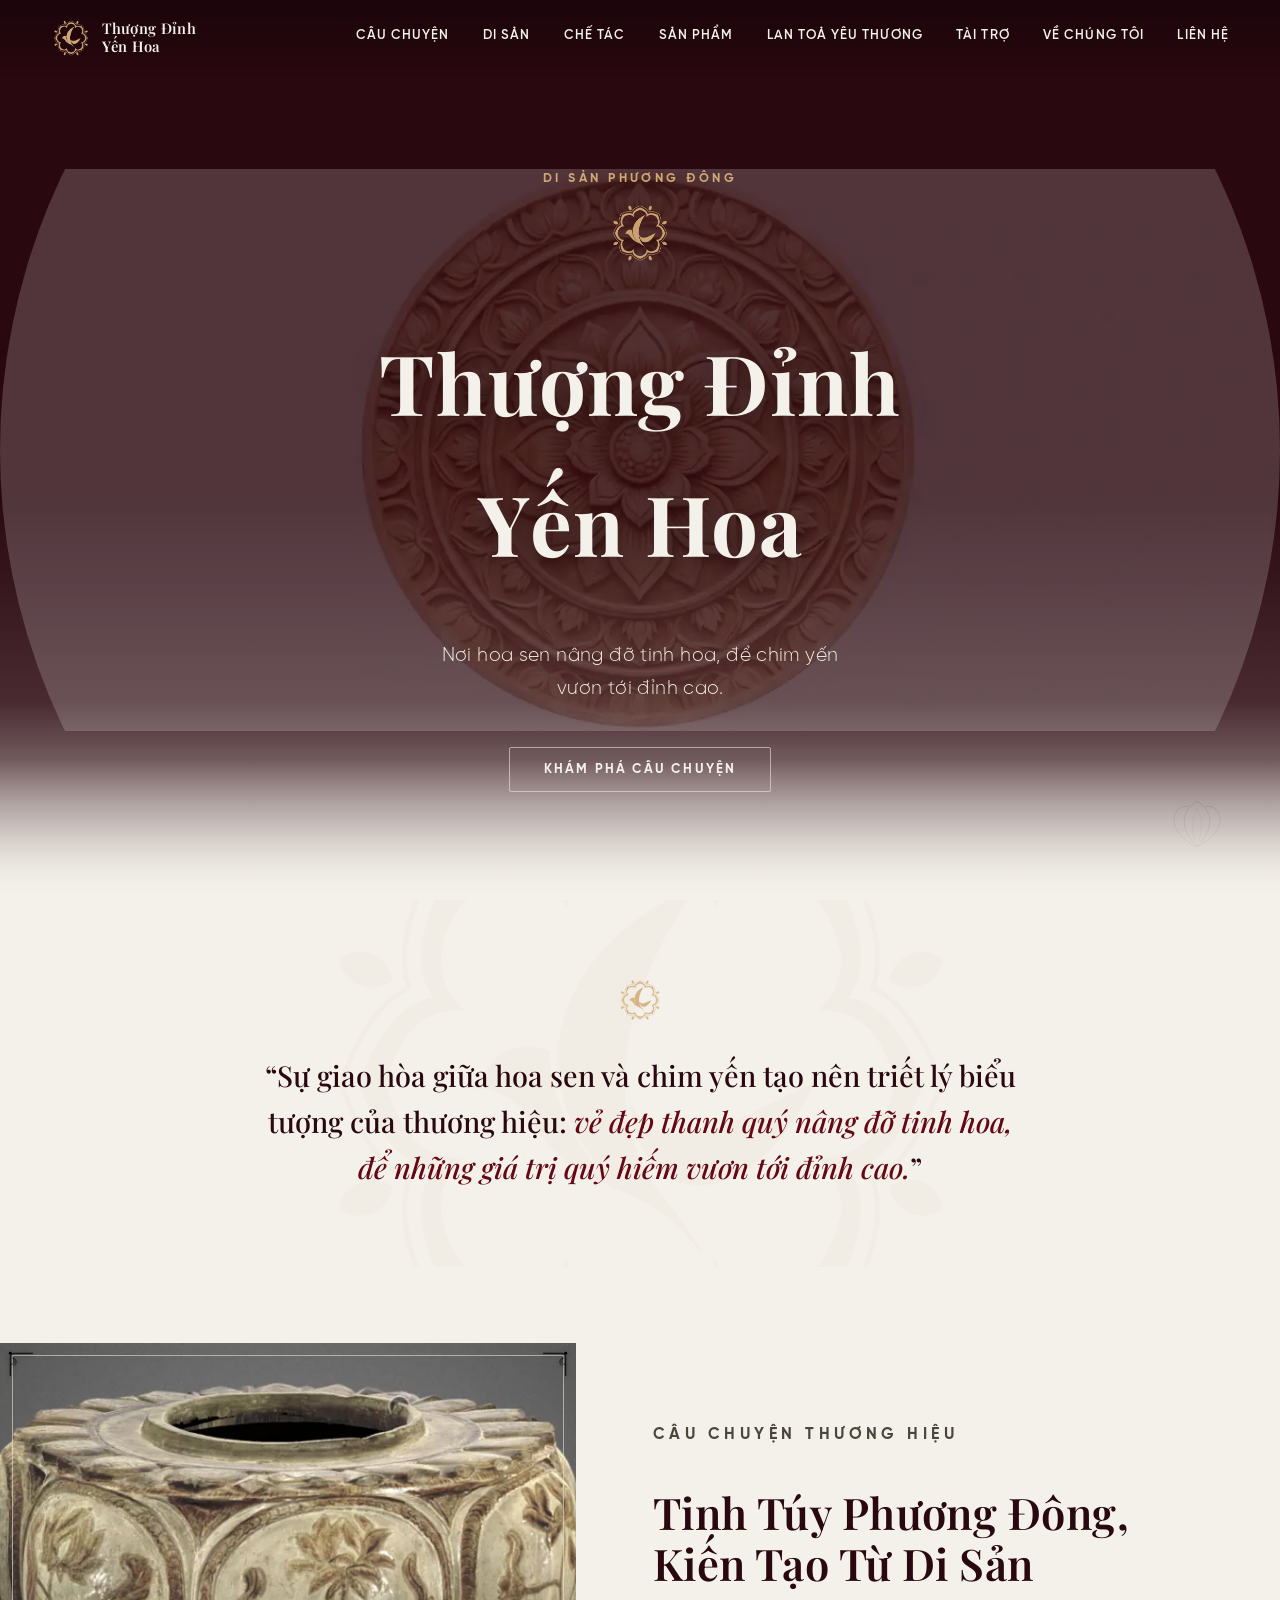
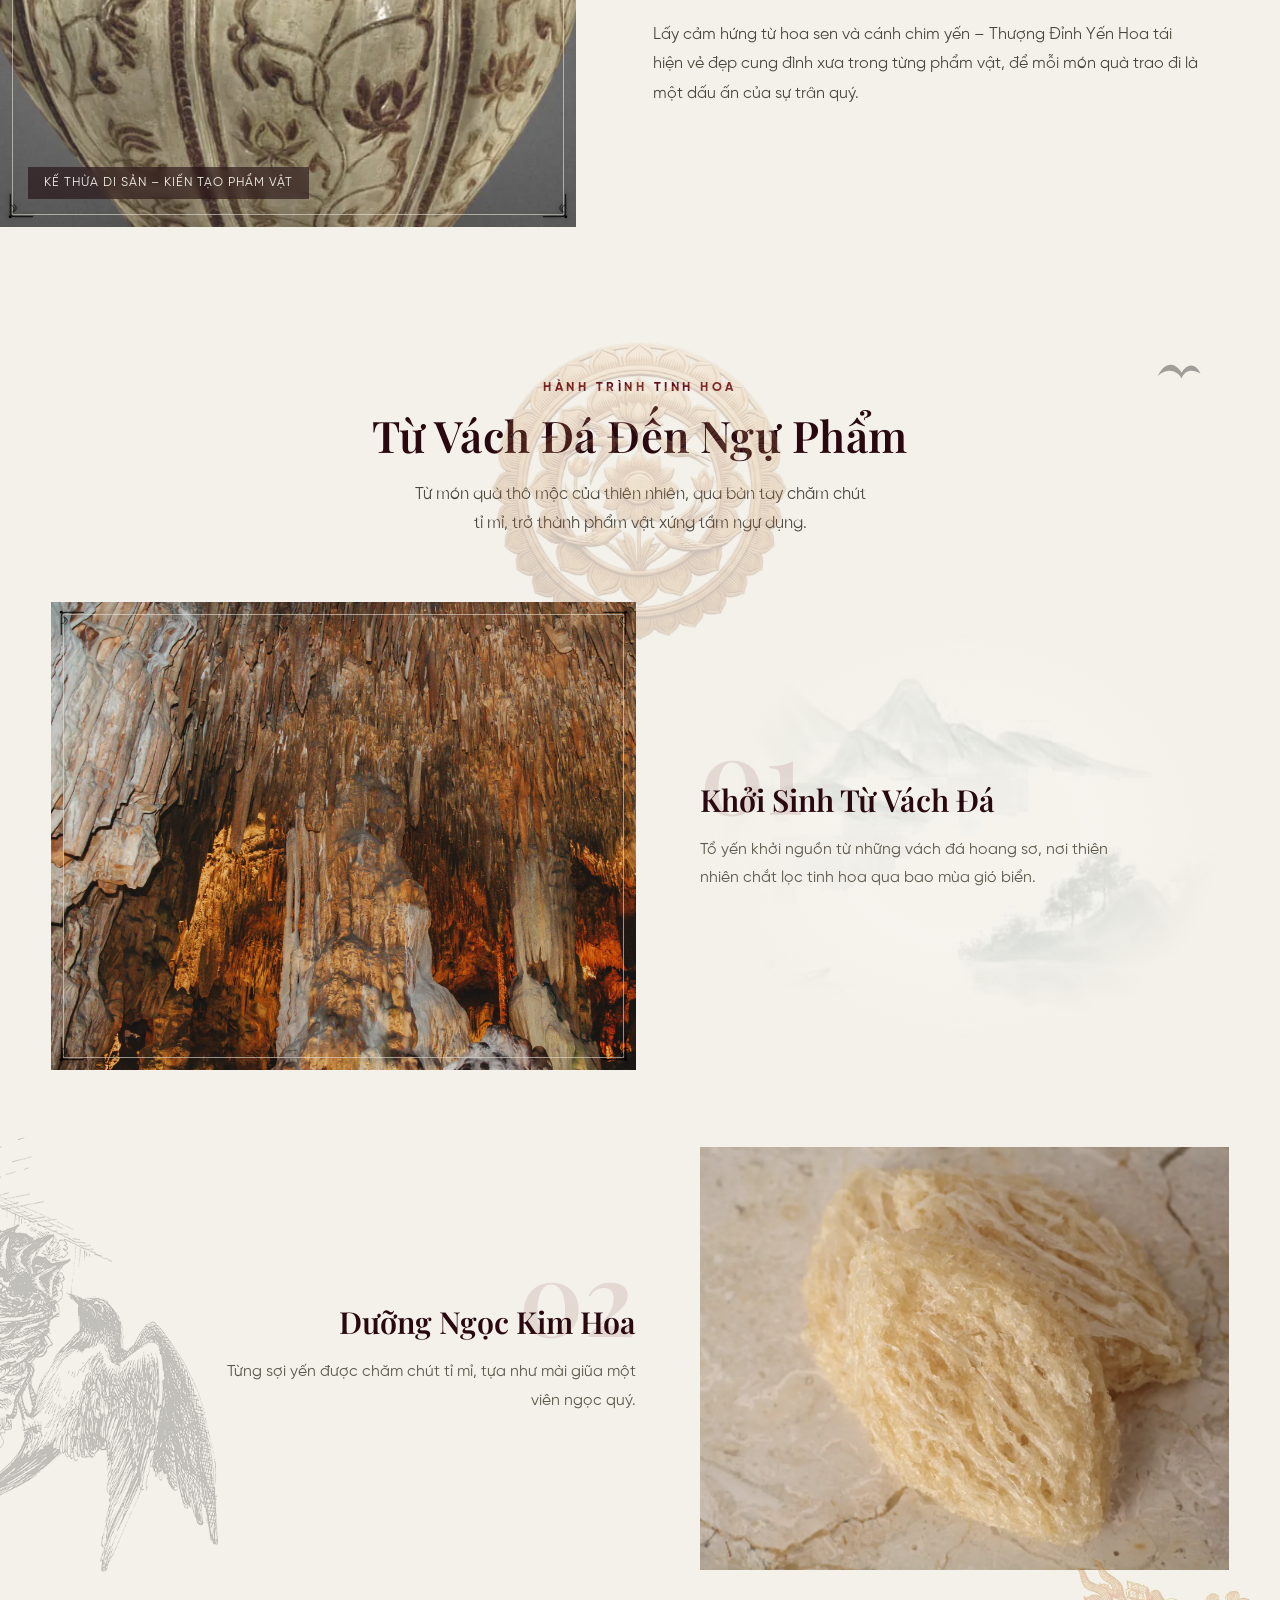
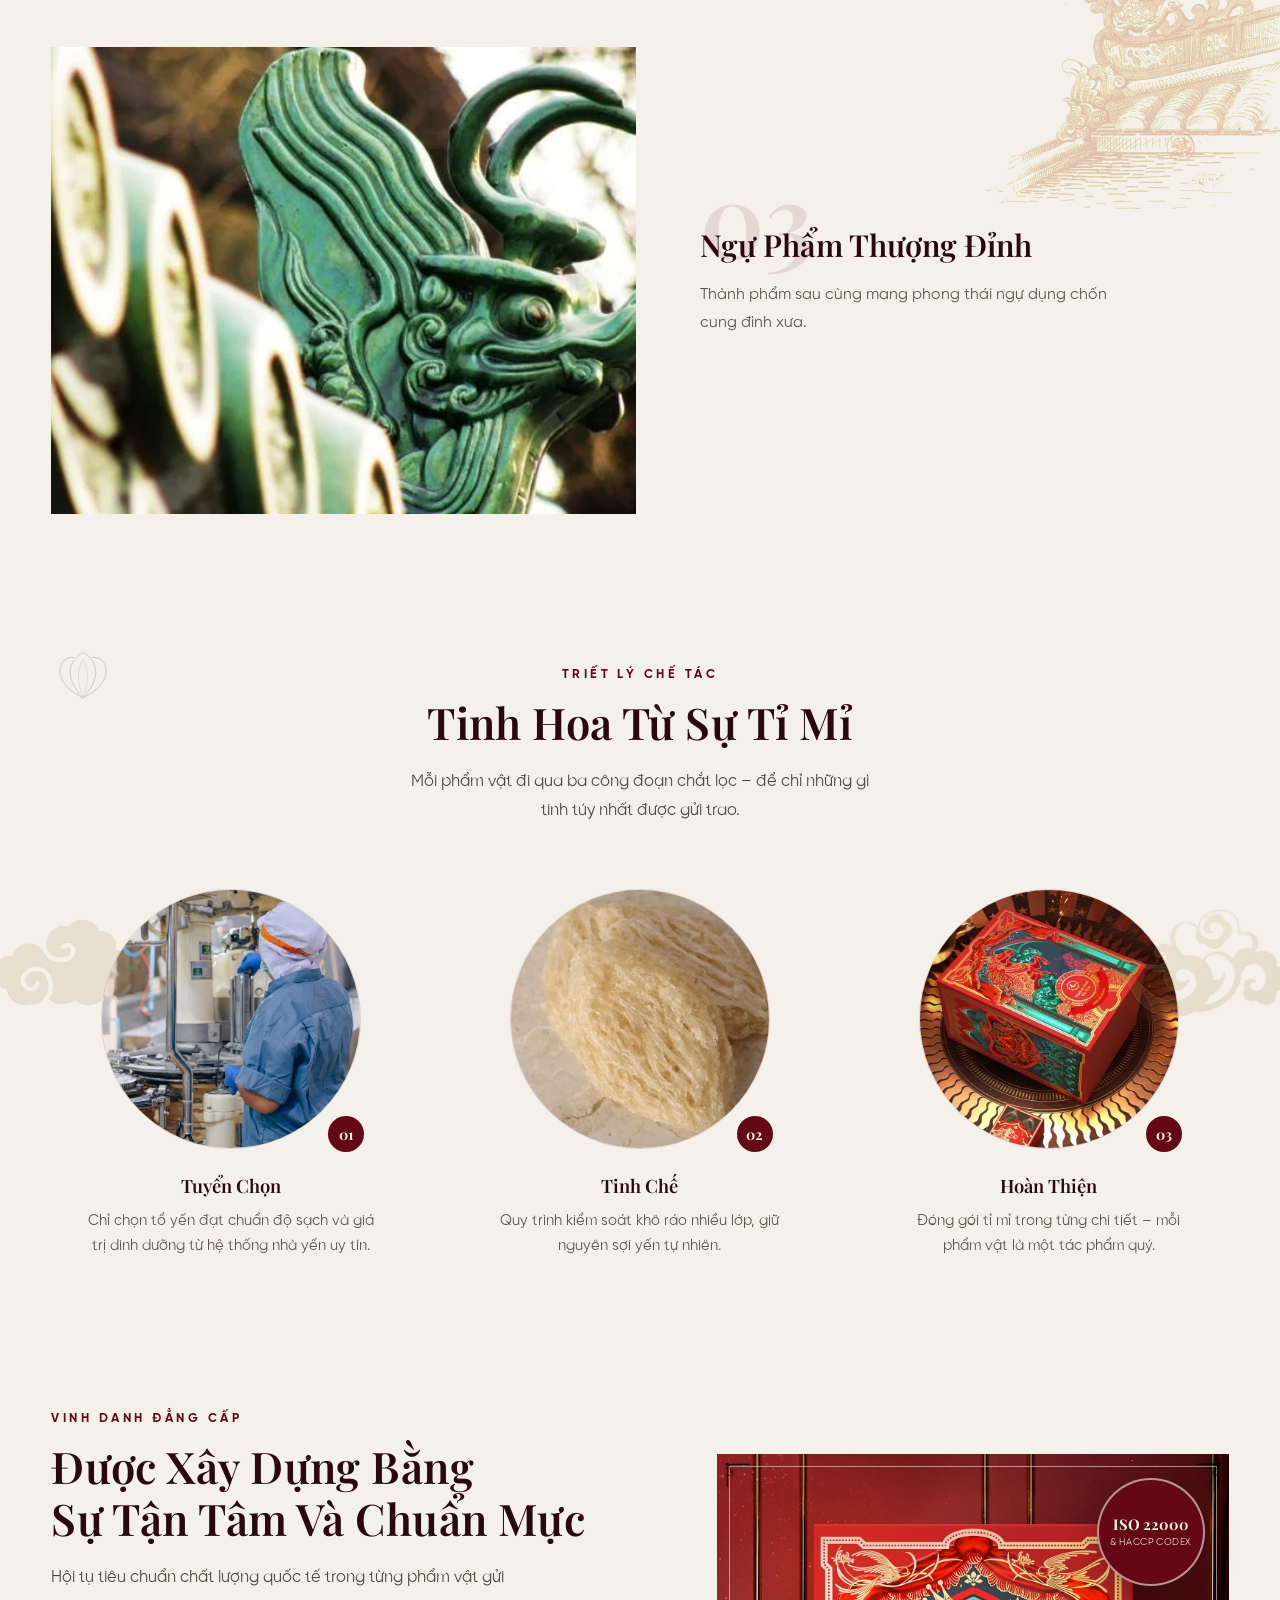
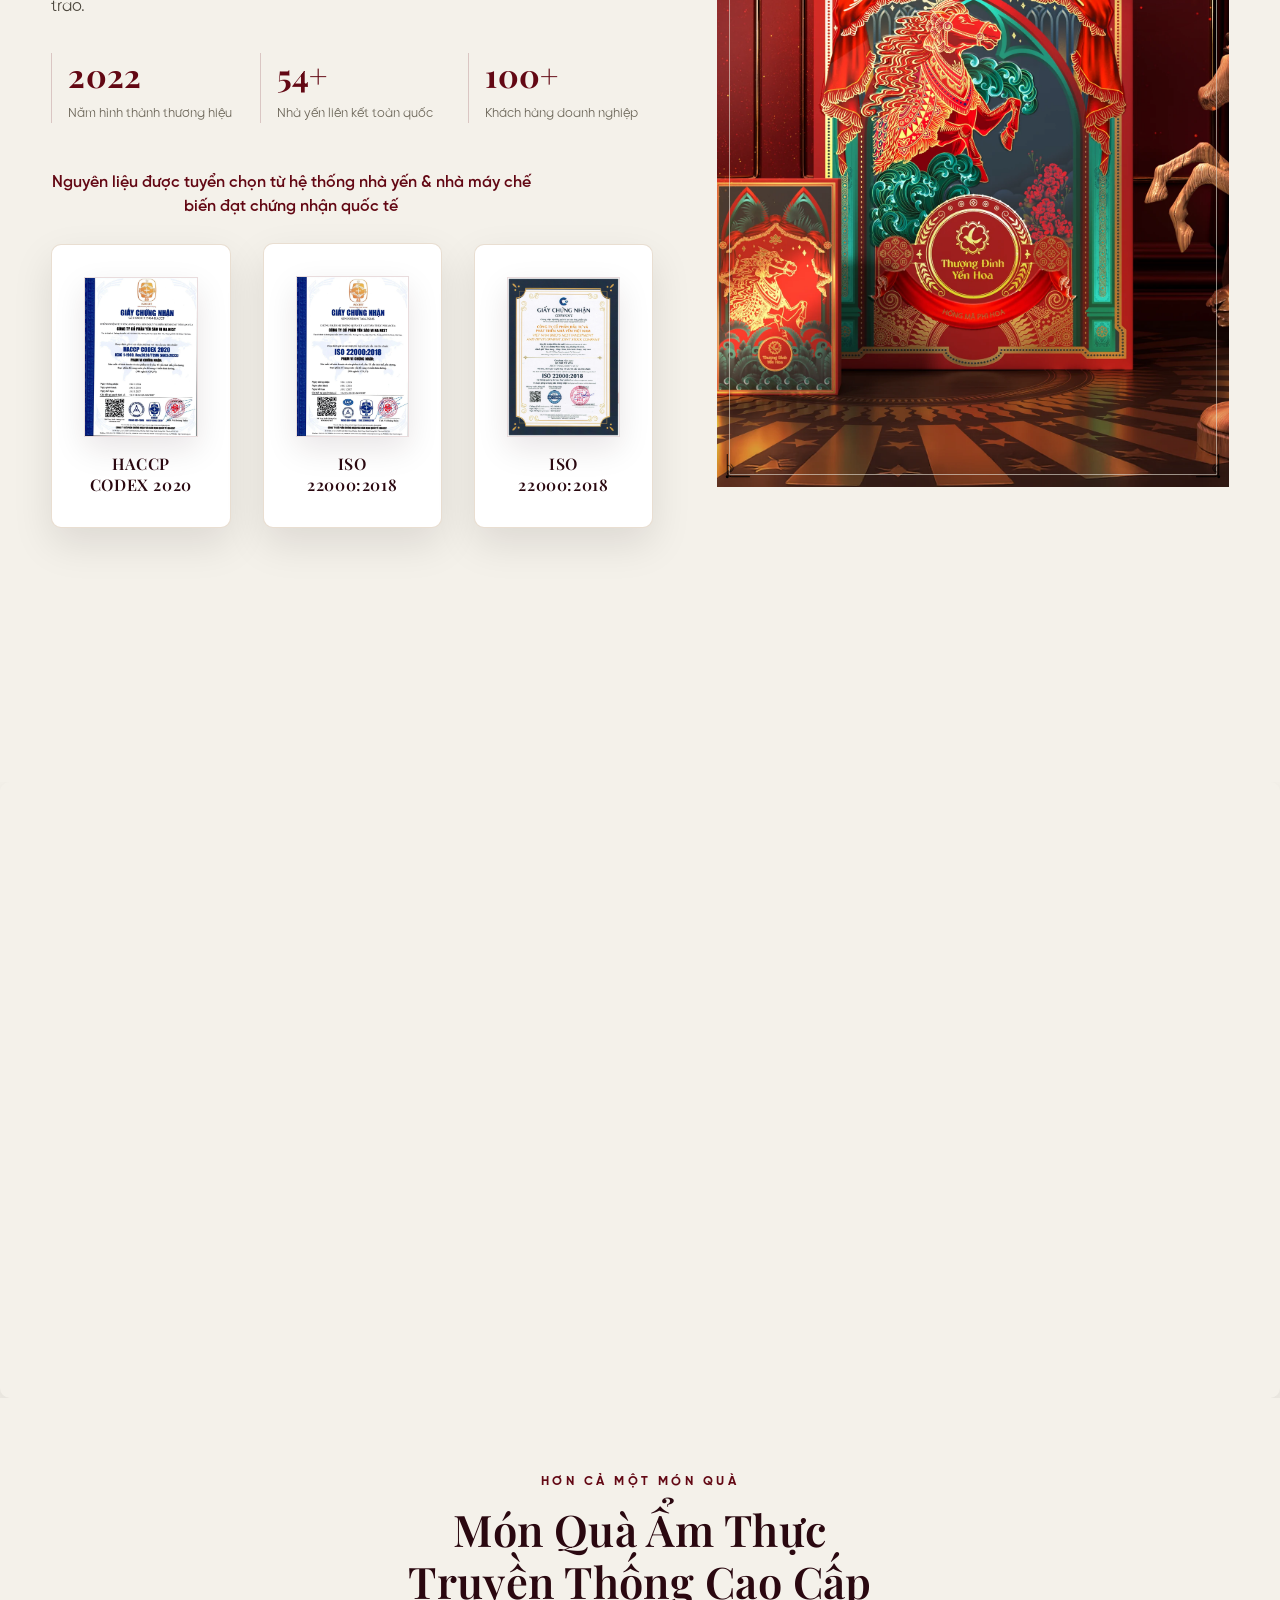
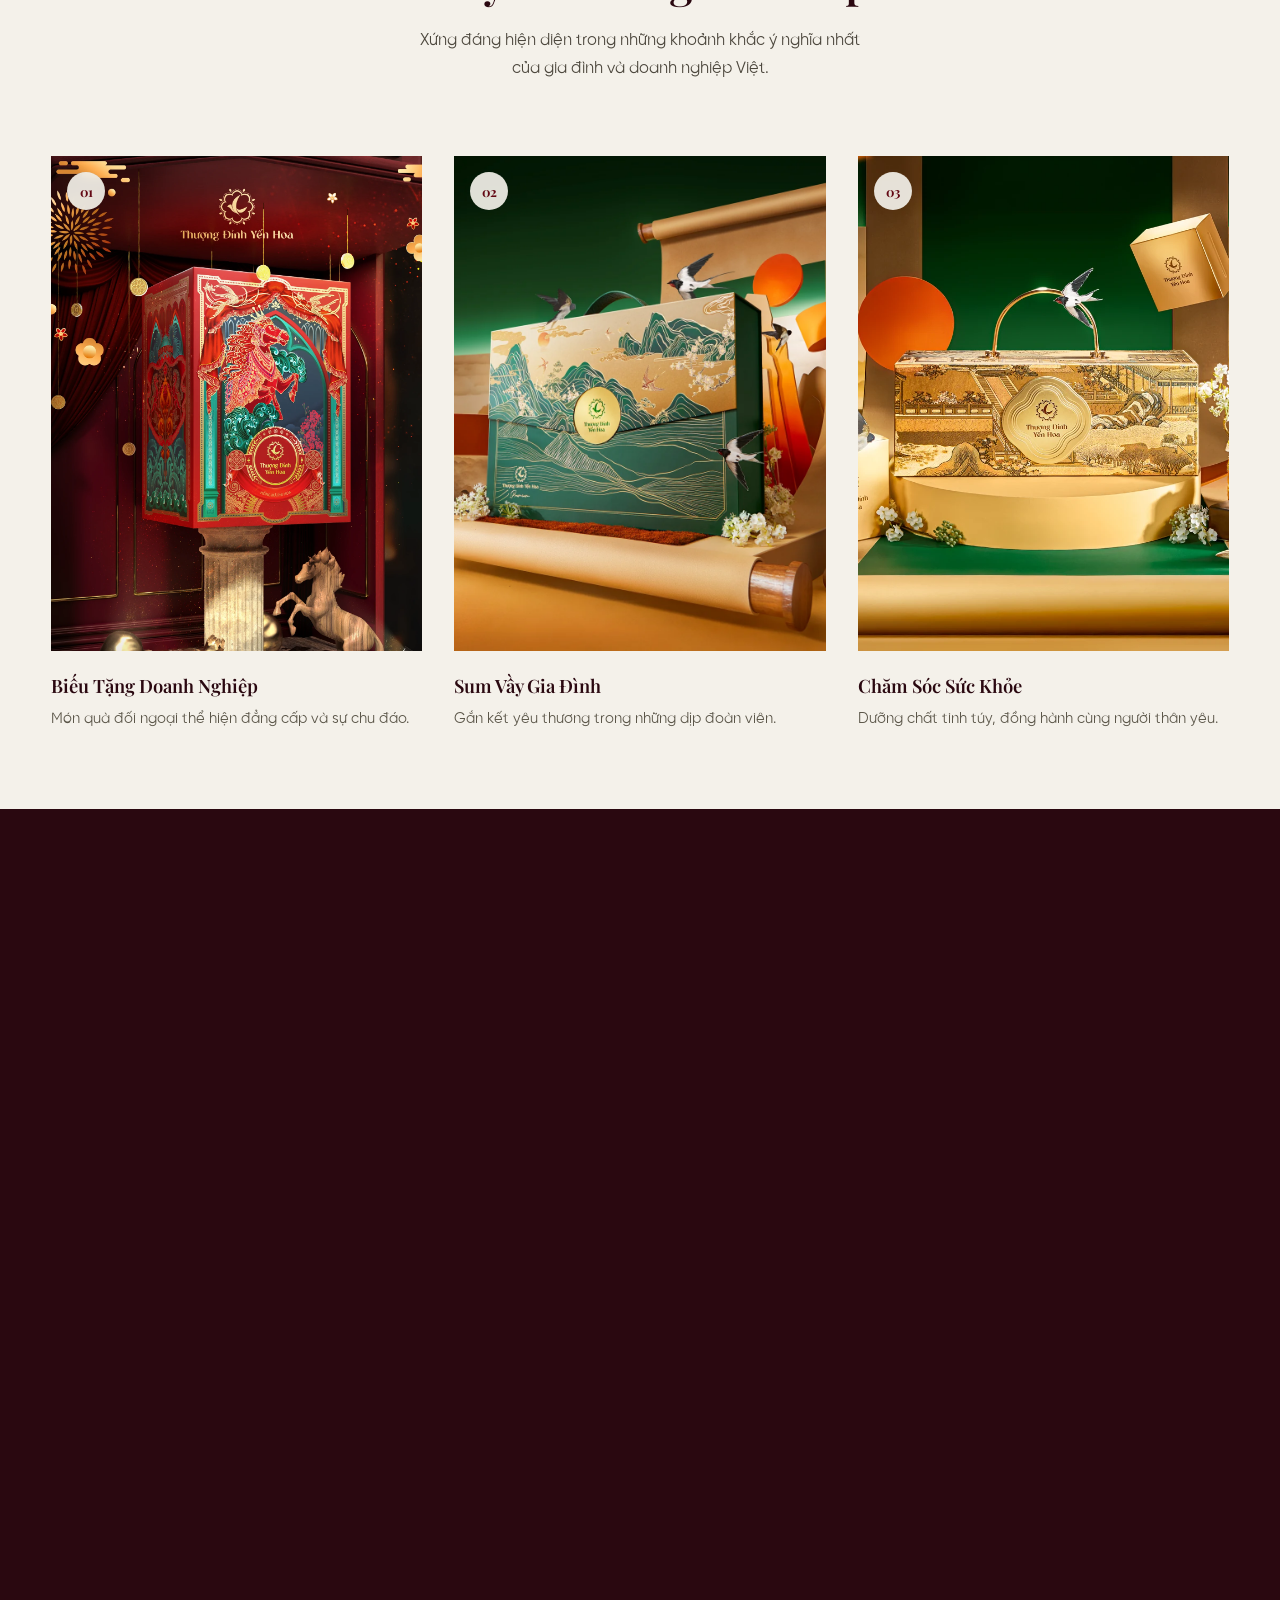
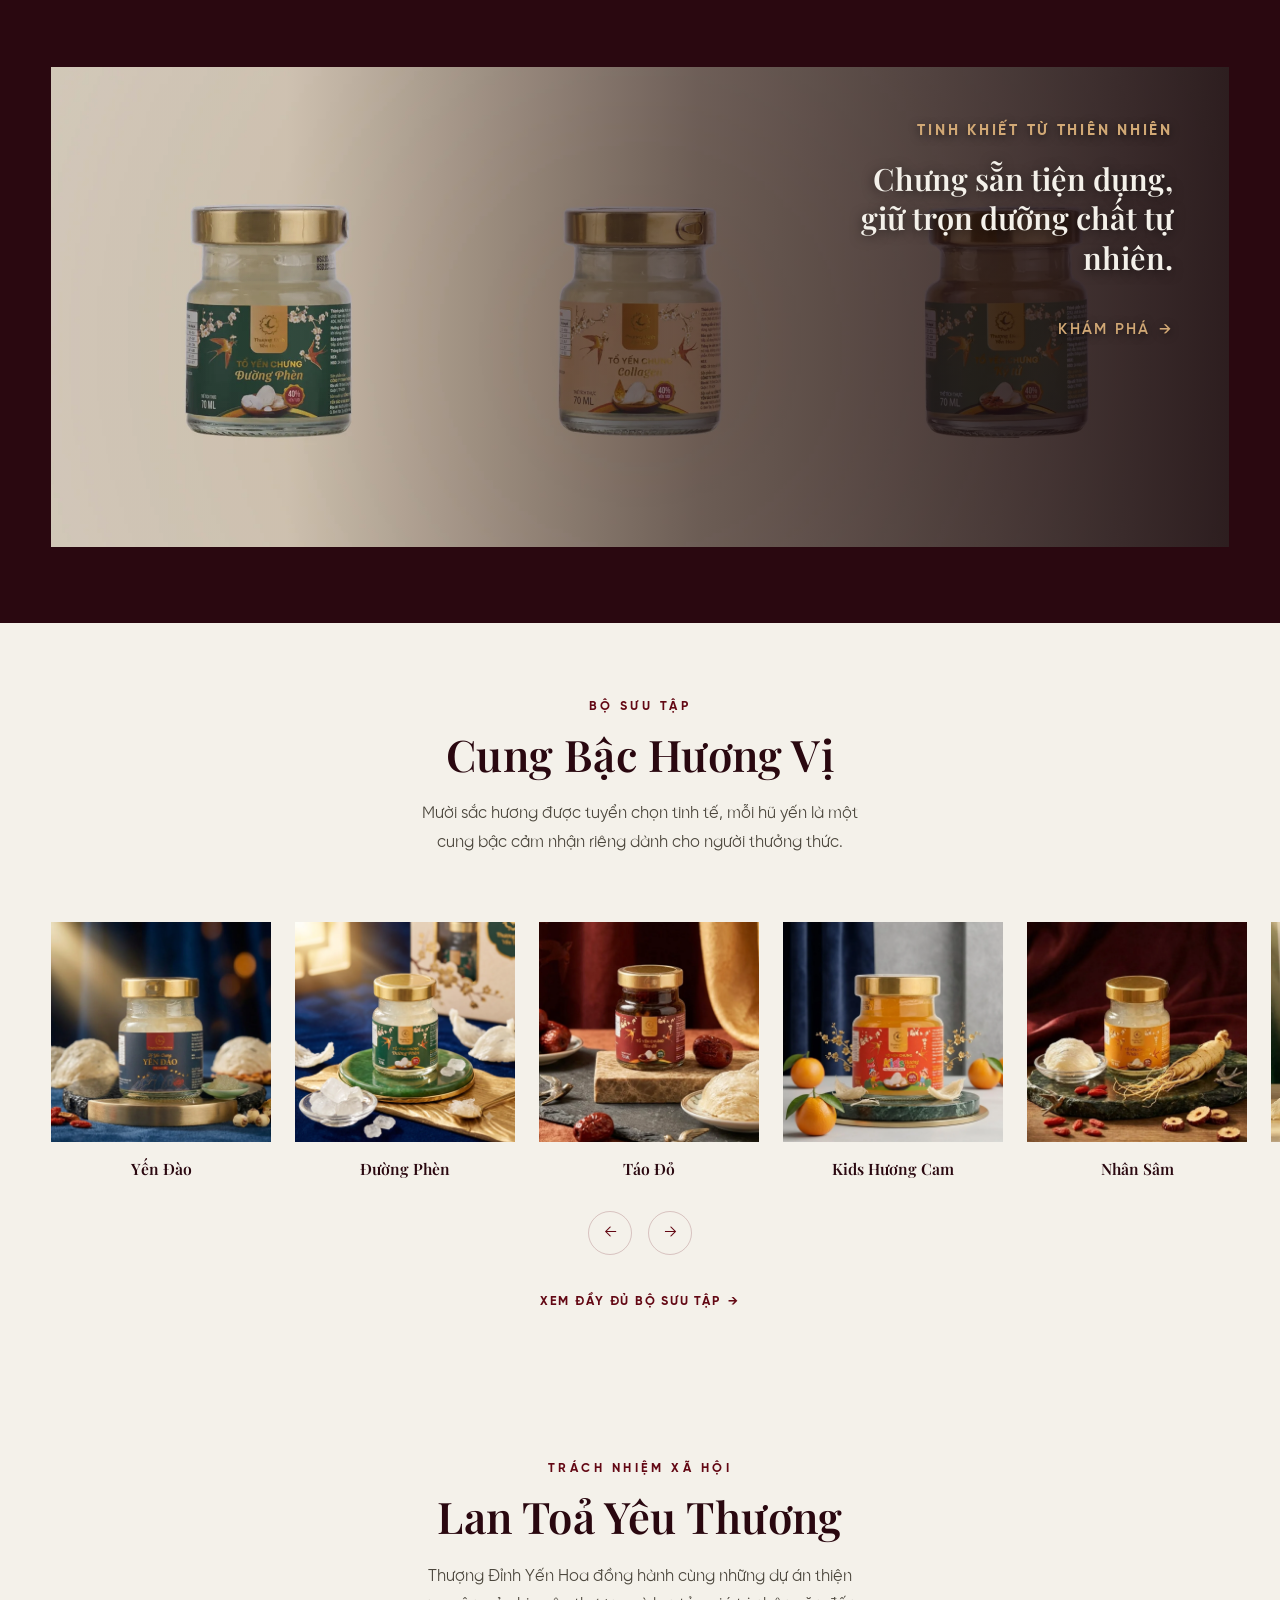
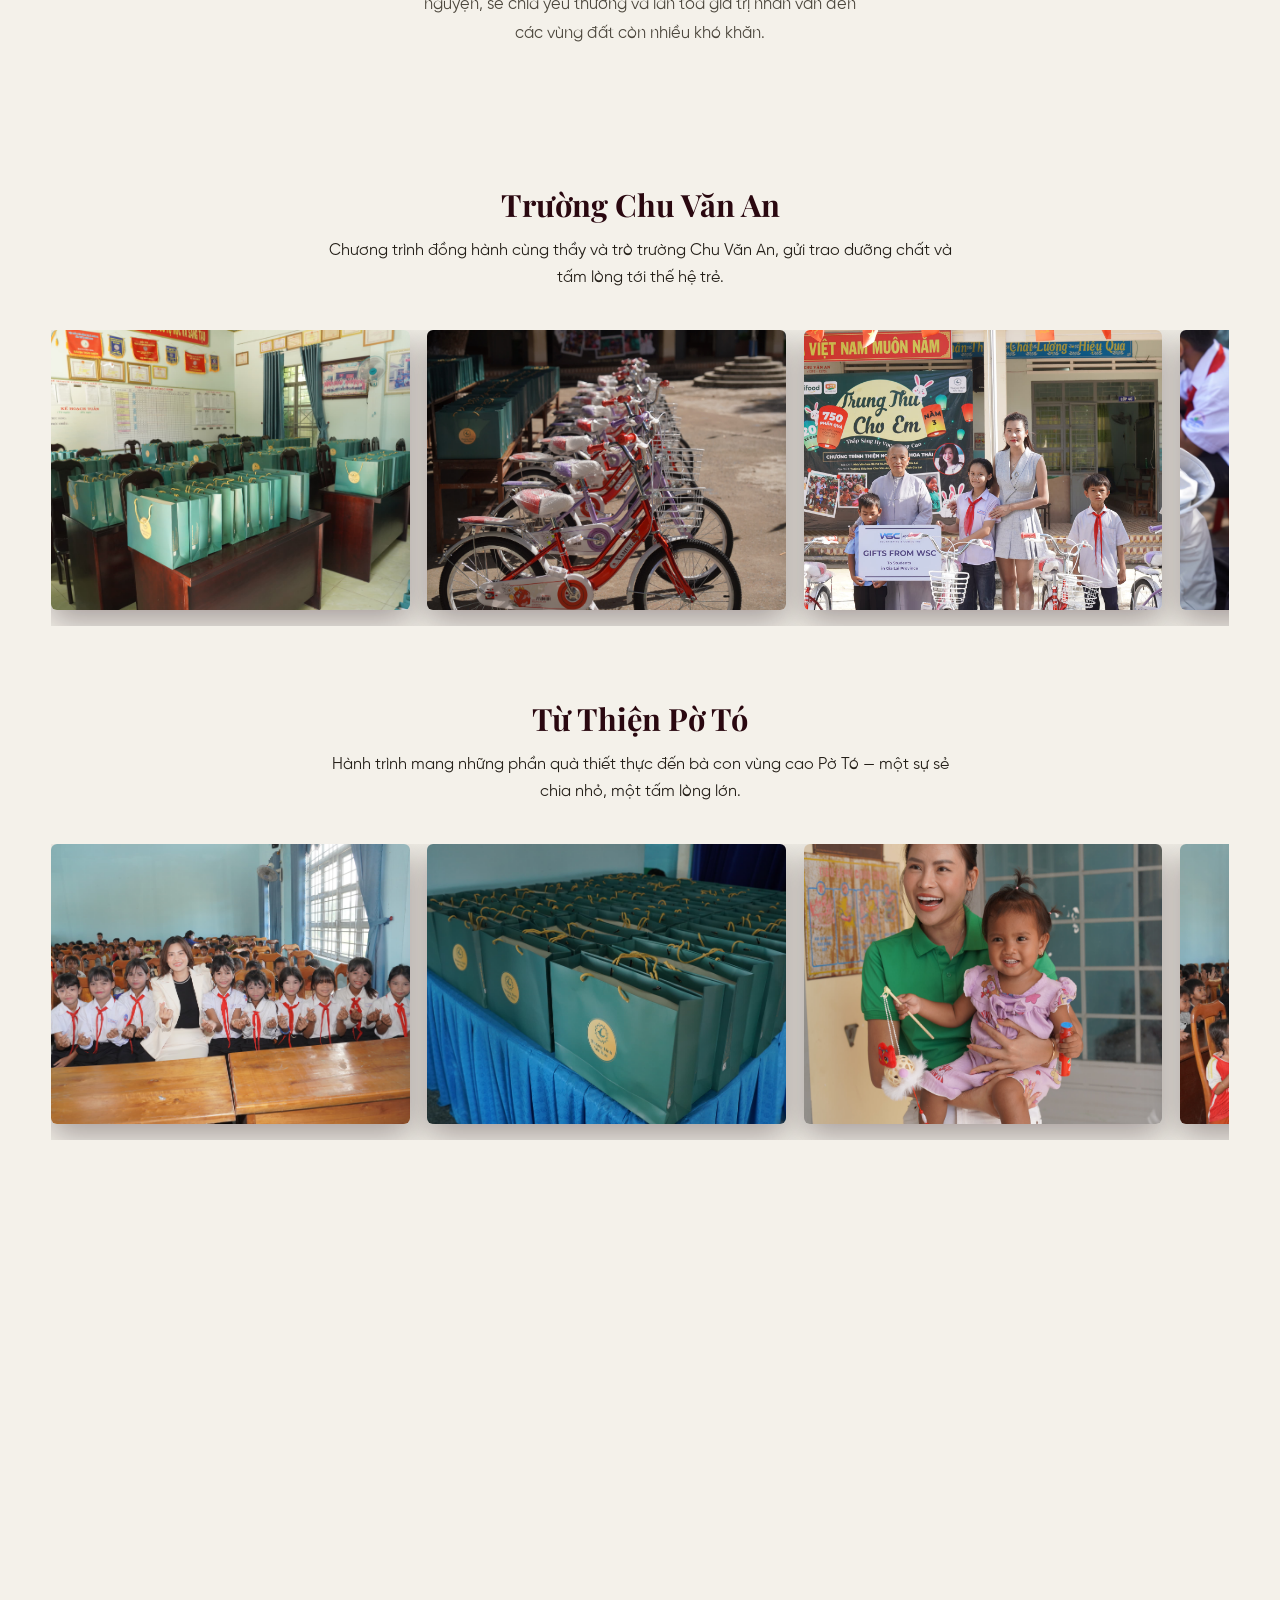
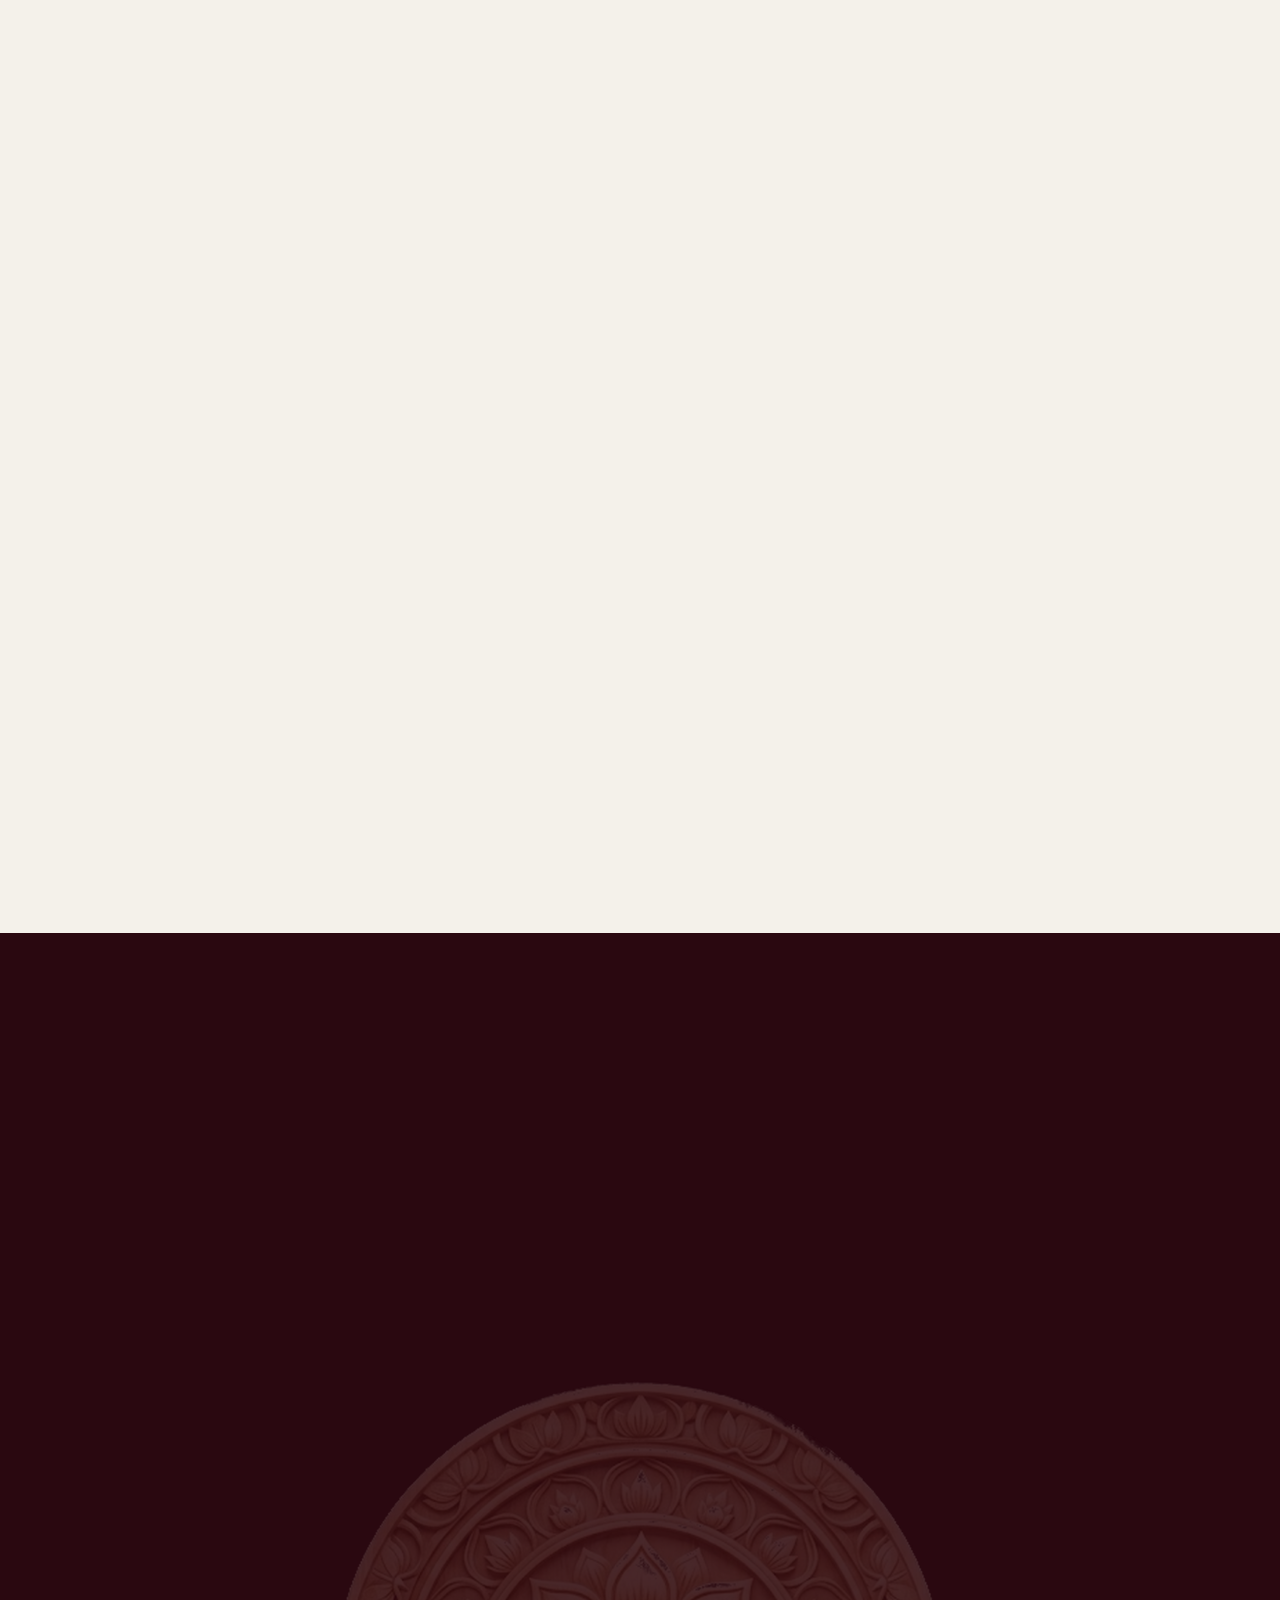
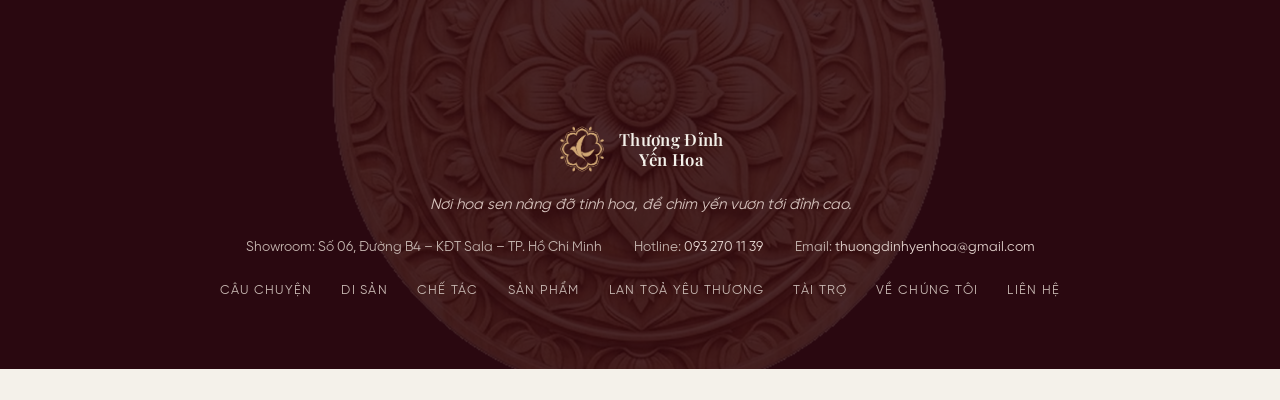
==== index.html @ 938e9676 "Replace hero pattern with lotus carving" ====
<!DOCTYPE html>
<html lang="vi">
<head>
<meta charset="UTF-8">
<meta name="viewport" content="width=device-width, initial-scale=1.0">
<title>Thượng Đỉnh Yến Hoa | Tinh Hoa Yến Sào &ndash; Di Sản Phương Đông</title>
<meta name="description" content="Thượng Đỉnh Yến Hoa &ndash; nơi hoa sen nâng đỡ tinh hoa, để chim yến vươn tới đỉnh cao. Yến sào thượng hạng, kiến tạo từ tinh hoa thiên nhiên và di sản văn hóa cung đình Việt.">

<!-- Open Graph -->
<meta property="og:title" content="Thượng Đỉnh Yến Hoa | Tinh Hoa Yến Sào">
<meta property="og:description" content="Nơi hoa sen nâng đỡ tinh hoa, để chim yến vươn tới đỉnh cao.">
<meta property="og:image" content="assets/images/logo-full-green.png">
<meta property="og:type" content="website">

<link rel="icon" type="image/png" sizes="32x32" href="assets/images/favicon-32.png">
<link rel="apple-touch-icon" href="assets/images/favicon-192.png">

<link rel="preconnect" href="https://fonts.googleapis.com">
<link rel="preconnect" href="https://fonts.gstatic.com" crossorigin>
<link href="https://fonts.googleapis.com/css2?family=Playfair+Display:ital,wght@0,400;0,500;0,600;0,700;0,800;1,500&display=swap" rel="stylesheet">

<link rel="stylesheet" href="css/style-v8.css">
</head>
<body>

<!-- ============ HEADER (v2: pure nav, no persistent sales CTA button) ============ -->
<header class="site-header" id="siteHeader">
  <div class="header-inner">
    <a href="#top" class="brand-mark">
      <img src="assets/images/logo-icon-gold.png" data-src-transparent="assets/images/logo-icon-gold.png" data-src-scrolled="assets/images/logo-icon-gold.png" alt="Thượng Đỉnh Yến Hoa" class="brand-mark__icon" id="brandIcon">
      <span class="brand-mark__text">
        <span>Thượng Đỉnh</span>
        <span>Yến Hoa</span>
      </span>
    </a>

    <nav class="main-nav" id="mainNav">
      <a href="#cau-chuyen">Câu Chuyện</a>
      <a href="#di-san">Di Sản</a>
      <a href="#che-tac">Chế Tác</a>
      <a href="#san-pham">Sản Phẩm</a>
      <a href="cong-dong-v8.html">Lan Toả Yêu Thương</a>
      <a href="tai-tro-v8.html">Tài Trợ</a>
      <a href="ve-chung-toi-v8.html">Về Chúng Tôi</a>
      <a href="#lien-he">Liên Hệ</a>
    </nav>

    <button class="nav-toggle" id="navToggle" aria-label="Mở menu" aria-expanded="false">
      <span></span><span></span><span></span>
    </button>
  </div>
</header>

<main id="top">

  <!-- ============ HERO ============ -->
  <section class="hero hero--dark">
    <div class="trong-dong-bg-wrap hero__pattern" aria-hidden="true">
      <img src="assets/images/hero-lotus.webp" alt="" class="rotating-trong-dong">
    </div>

    <div class="hero__birds" aria-hidden="true">
      <span class="hero__bird hero__bird--1"></span>
      <span class="hero__bird hero__bird--2"></span>
      <span class="hero__bird hero__bird--3"></span>
    </div>

    <div class="hero__content" data-reveal>
      <p class="eyebrow eyebrow--light">Di Sản Phương Đông</p>
      <img src="assets/images/logo-icon-gold.png" alt="" class="hero__emblem" aria-hidden="true">
      <h1 class="hero__title">Thượng Đỉnh<br>Yến Hoa</h1>
      <p class="hero__tagline">Nơi hoa sen nâng đỡ tinh hoa, để chim yến vươn tới đỉnh cao.</p>
      <a href="#cau-chuyen" class="btn btn--outline-light">Khám Phá Câu Chuyện</a>
    </div>
  </section>

  <!-- ============ PHILOSOPHY STRIP ============ -->
  <section class="philosophy">
    <img src="assets/images/logo-icon-gold.png" alt="" class="philosophy__watermark" aria-hidden="true">
    <div class="philosophy__inner" data-reveal>
      <span class="motif-divider" aria-hidden="true">
        <img src="assets/images/logo-icon-gold.png" alt="">
      </span>
      <p class="philosophy__quote">
        “Sự giao hòa giữa hoa sen và chim yến tạo nên triết lý biểu tượng của thương hiệu:
        <em>vẻ đẹp thanh quý nâng đỡ tinh hoa, để những giá trị quý hiếm vươn tới đỉnh cao.</em>”
      </p>
    </div>
  </section>

  <!-- ============ STORY (v2: copy trimmed to one tight statement) ============ -->
  <section class="story" id="cau-chuyen">
    <span class="scroll-motif scroll-motif--lotus scroll-motif--bottom-right scroll-motif--on-light" data-scroll-motif>
      <img src="assets/images/motifs/lotus-bloom.svg" alt="">
    </span>
    <div class="story__media frame-ornate" data-reveal>
      <img src="assets/images/heritage-ivory-vase.webp" alt="Di sản phương Đông – tinh hoa yến sào Việt" loading="lazy">
      <span class="story__media-caption">Kế thừa di sản &ndash; kiến tạo phẩm vật</span>
      <span class="frame-ornate__corner frame-ornate__corner--tl"><img src="assets/images/motifs/frame-corner.svg" alt=""></span>
      <span class="frame-ornate__corner frame-ornate__corner--tr"><img src="assets/images/motifs/frame-corner.svg" alt=""></span>
      <span class="frame-ornate__corner frame-ornate__corner--bl"><img src="assets/images/motifs/frame-corner.svg" alt=""></span>
      <span class="frame-ornate__corner frame-ornate__corner--br"><img src="assets/images/motifs/frame-corner.svg" alt=""></span>
    </div>

    <div class="story__content">
      <p class="eyebrow" data-reveal>Câu Chuyện Thương Hiệu</p>
      <h2 class="section-title" data-reveal>Tinh Túy Phương Đông,<br>Kiến Tạo Từ Di Sản</h2>
      <p data-reveal>Lấy cảm hứng từ hoa sen và cánh chim yến &ndash; Thượng Đỉnh Yến Hoa tái hiện vẻ đẹp
        cung đình xưa trong từng phẩm vật, để mỗi món quà trao đi là một dấu ấn của sự trân quý.</p>
      <a href="ve-chung-toi-v8.html" class="story__more" data-reveal>Đọc Trọn Câu Chuyện <span aria-hidden="true">&rarr;</span></a>
    </div>
  </section>

  <!-- ============ THREE PILLARS / JOURNEY ============ -->
  <section class="journey" id="di-san">
    <span class="scroll-motif scroll-motif--swallow scroll-motif--top-right scroll-motif--on-light" data-scroll-motif>
      <img src="assets/images/motifs/swallow.svg" alt="">
    </span>
    <div class="section-head" data-reveal>
      <div class="journey-medallion-wrap" aria-hidden="true">
        <img src="assets/images/motifs/swallow-lotus-medallion.webp" alt="" class="rotating-medallion">
      </div>
      <p class="eyebrow">Hành Trình Tinh Hoa</p>
      <h2 class="section-title">Từ Vách Đá Đến Ngự Phẩm</h2>
      <p class="section-lead">Từ món quà thô mộc của thiên nhiên, qua bàn tay chăm chút tỉ mỉ, trở thành
        phẩm vật xứng tầm ngự dụng.</p>
    </div>

    <div class="journey__list">
      <article class="journey-item" data-reveal>
        <div class="journey-item__media frame-ornate">
          <img src="assets/images/hero-cave.webp" alt="Khởi Sinh Từ Vách Đá" loading="lazy">
          <span class="frame-ornate__corner frame-ornate__corner--tl"><img src="assets/images/motifs/frame-corner.svg" alt=""></span>
          <span class="frame-ornate__corner frame-ornate__corner--tr"><img src="assets/images/motifs/frame-corner.svg" alt=""></span>
          <span class="frame-ornate__corner frame-ornate__corner--bl"><img src="assets/images/motifs/frame-corner.svg" alt=""></span>
          <span class="frame-ornate__corner frame-ornate__corner--br"><img src="assets/images/motifs/frame-corner.svg" alt=""></span>
        </div>
        <div class="journey-item__content">
          <div class="cliff-motif" aria-hidden="true">
            <img src="assets/images/motifs/mountain-cliff.webp" alt="">
          </div>
          <span class="journey-item__num" aria-hidden="true">01</span>
          <h3>Khởi Sinh Từ Vách Đá</h3>
          <p>Tổ yến khởi nguồn từ những vách đá hoang sơ, nơi thiên nhiên chắt lọc tinh hoa qua bao mùa
            gió biển.</p>
        </div>
      </article>

      <article class="journey-item journey-item--reverse" data-reveal>
        <div class="journey-item__side-motif" aria-hidden="true">
          <img src="assets/images/motifs/swallow-sketch.webp" alt="">
        </div>
        <div class="journey-item__media">
          <img src="assets/images/story-bird-nest.webp" alt="Dưỡng Ngọc Kim Hoa">
        </div>
        <div class="journey-item__content">
          <span class="journey-item__num" aria-hidden="true">02</span>
          <h3>Dưỡng Ngọc Kim Hoa</h3>
          <p>Từng sợi yến được chăm chút tỉ mỉ, tựa như mài giũa một viên ngọc quý.</p>
        </div>
      </article>

      <article class="journey-item" data-reveal>
        <div class="journey-item__side-motif journey-item__side-motif--right" aria-hidden="true">
          <img src="assets/images/motifs/temple-roof.webp" alt="">
        </div>
        <div class="journey-item__media">
          <img src="assets/images/story-dragon-roof.webp" alt="Ngự Phẩm Thượng Đỉnh">
        </div>
        <div class="journey-item__content">
          <span class="journey-item__num" aria-hidden="true">03</span>
          <h3>Ngự Phẩm Thượng Đỉnh</h3>
          <p>Thành phẩm sau cùng mang phong thái ngự dụng chốn cung đình xưa.</p>
        </div>
      </article>
    </div>
  </section>

  <!-- ============ CRAFTSMANSHIP PHILOSOPHY ============ -->
  <section class="craft" id="che-tac">
    <span class="scroll-motif scroll-motif--lotus scroll-motif--top-left scroll-motif--on-light" data-scroll-motif>
      <img src="assets/images/motifs/lotus-bloom.svg" alt="">
    </span>
    <span class="scroll-motif scroll-motif--cloud scroll-motif--edge-left" data-scroll-motif>
      <img src="assets/images/motifs/cloud-upload-a.webp" alt="">
    </span>
    <span class="scroll-motif scroll-motif--cloud scroll-motif--edge-right" data-scroll-motif>
      <img src="assets/images/motifs/cloud-upload-b.webp" alt="">
    </span>
    <div class="section-head" data-reveal>
      <p class="eyebrow">Triết Lý Chế Tác</p>
      <h2 class="section-title">Tinh Hoa Từ Sự Tỉ Mỉ</h2>
      <p class="section-lead">Mỗi phẩm vật đi qua ba công đoạn chắt lọc &ndash; để chỉ những gì tinh túy nhất được gửi trao.</p>
    </div>

    <div class="craft__grid" data-reveal>
      <article class="craft-item">
        <div class="craft-item__media">
          <img src="assets/images/craft-01.webp" alt="Tuyển chọn tổ yến" loading="lazy">
          <span class="craft-item__badge">01</span>
        </div>
        <h3>Tuyển Chọn</h3>
        <p>Chỉ chọn tổ yến đạt chuẩn độ sạch và giá trị dinh dưỡng từ hệ thống nhà yến uy tín.</p>
      </article>
      <article class="craft-item">
        <div class="craft-item__media">
          <img src="assets/images/craft-02.webp" alt="Tinh chế tổ yến" loading="lazy">
          <span class="craft-item__badge">02</span>
        </div>
        <h3>Tinh Chế</h3>
        <p>Quy trình kiểm soát khô ráo nhiều lớp, giữ nguyên sợi yến tự nhiên.</p>
      </article>
      <article class="craft-item">
        <div class="craft-item__media">
          <img src="assets/images/craft-03.webp" alt="Hoàn thiện đóng gói" loading="lazy">
          <span class="craft-item__badge">03</span>
        </div>
        <h3>Hoàn Thiện</h3>
        <p>Đóng gói tỉ mỉ trong từng chi tiết &ndash; mỗi phẩm vật là một tác phẩm quý.</p>
      </article>
    </div>
  </section>

  <!-- ============ TRUST / CREDIBILITY + CERTIFICATIONS ============ -->
  <section class="trust">
    <span class="scroll-motif scroll-motif--swallow scroll-motif--top-left scroll-motif--on-light" data-scroll-motif>
      <img src="assets/images/motifs/swallow.svg" alt="">
    </span>
    <div class="trust__hero">
      <div class="trust__hero-content" data-reveal>
        <p class="eyebrow">Vinh Danh Đẳng Cấp</p>
        <h2 class="section-title">Được Xây Dựng Bằng<br>Sự Tận Tâm Và Chuẩn Mực</h2>
        <p class="section-lead">Hội tụ tiêu chuẩn chất lượng quốc tế trong từng phẩm vật gửi trao.</p>

        <div class="trust__stats">
          <div class="trust__stat">
            <span class="trust__stat-num">2022</span>
            <span class="trust__stat-label">Năm hình thành thương hiệu</span>
          </div>
          <div class="trust__stat">
            <span class="trust__stat-num">54+</span>
            <span class="trust__stat-label">Nhà yến liên kết toàn quốc</span>
          </div>
          <div class="trust__stat">
            <span class="trust__stat-num">100+</span>
            <span class="trust__stat-label">Khách hàng doanh nghiệp</span>
          </div>
        </div>

        <div class="trust__certs">
          <p class="trust__certs-label">Nguyên liệu được tuyển chọn từ hệ thống nhà yến &amp; nhà máy chế
            biến đạt chứng nhận quốc tế</p>
          <div class="trust__certs-grid">
            <figure>
              <img src="assets/images/cert-haccp.webp" alt="Chứng nhận HACCP CODEX 2020">
              <figcaption>HACCP CODEX 2020</figcaption>
            </figure>
            <figure>
              <img src="assets/images/cert-iso-yenhu.webp" alt="Chứng nhận ISO 22000:2018">
              <figcaption>ISO 22000:2018</figcaption>
            </figure>
            <figure>
              <img src="assets/images/cert-iso-yento.webp" alt="Chứng nhận ISO 22000:2018 cho sơ chế tổ yến">
              <figcaption>ISO 22000:2018</figcaption>
            </figure>
          </div>
        </div>
      </div>

      <div class="trust__hero-visual frame-ornate" data-reveal>
        <img src="assets/images/trust-product-visual.webp" alt="Bộ sưu tập quà tặng cao cấp Thượng Đỉnh Yến Hoa" loading="lazy">
        <span class="frame-ornate__corner frame-ornate__corner--tl"><img src="assets/images/motifs/frame-corner.svg" alt=""></span>
        <span class="frame-ornate__corner frame-ornate__corner--tr"><img src="assets/images/motifs/frame-corner.svg" alt=""></span>
        <span class="frame-ornate__corner frame-ornate__corner--bl"><img src="assets/images/motifs/frame-corner.svg" alt=""></span>
        <span class="frame-ornate__corner frame-ornate__corner--br"><img src="assets/images/motifs/frame-corner.svg" alt=""></span>
        <div class="trust__badge">
          <strong>ISO 22000</strong>
          <span>&amp; HACCP CODEX</span>
        </div>
      </div>
    </div>

    <div class="trust__clients" data-reveal>
      <p class="trust__clients-label">Vinh dự đồng hành cùng những thương hiệu, đối tác lớn</p>
      <ul class="trust__clients-list">
        <li>Agribank</li>
        <li>PetroVietnam Oil</li>
        <li>PetroVietnam Gas</li>
        <li>Miss Universe Vietnam</li>
        <li>Shinhan Bank</li>
        <li>Phố Xinh</li>
        <li>Pasteur</li>
        <li>Andros</li>
        <li>Long Biên</li>
      </ul>
    </div>
  </section>

  <!-- ============ KHÁCH HÀNG DOANH NGHIỆP ============ -->
  <section class="partners partners--split" id="doi-tac">
    <div class="partners__intro" data-reveal>
      <p class="eyebrow eyebrow--light">Khách Hàng Doanh Nghiệp</p>
      <h2 class="section-title">Được Tin Chọn Bởi<br>Những Thương Hiệu Lớn</h2>
      <p class="partners__intro-text">Đơn vị cung cấp quà tặng cho khách hàng doanh nghiệp vào các dịp đặc biệt
        như Trung Thu, Tết&hellip; với số lượng lớn.</p>
      <p class="partners__press">Thượng Đỉnh Yến Hoa cũng vinh dự được giới thiệu trên bìa tạp chí
        <em>Doanh Nhân Sài Gòn</em>, và là lựa chọn của nhiều doanh nhân, người nổi tiếng cùng khách hàng VIP.</p>
    </div>

    <div class="partners__grid-wrap" data-reveal>
      <ul class="partners__grid partners__grid--logos">
        <li><img src="assets/images/partners/agribank.jpg" alt="Agribank"></li>
        <li><img src="assets/images/partners/pvoil.jpg" alt="PetroVietnam PV Oil"></li>
        <li><img src="assets/images/partners/pvgas.jpg" alt="PetroVietnam PV Gas"></li>
        <li><img src="assets/images/partners/miss-universe.jpg" alt="Miss Universe Vietnam"></li>
        <li><img src="assets/images/partners/shinhan.jpg" alt="Shinhan Bank"></li>
        <li><img src="assets/images/partners/pho-xinh.jpg" alt="Phố Xinh"></li>
        <li><img src="assets/images/partners/tvhub.jpg" alt="TV Hub"></li>
        <li><img src="assets/images/partners/andros.jpg" alt="Andros"></li>
        <li><img src="assets/images/partners/flyone.jpg" alt="Flyone"></li>
        <li><img src="assets/images/partners/longbien.jpg" alt="Long Biên"></li>
        <li><img src="assets/images/partners/pasteur.jpg" alt="Pasteur"></li>
        <li><img src="assets/images/partners/hoang-kim.jpg" alt="Hoàng Kim"></li>
      </ul>
    </div>
  </section>

  <!-- ============ GIFT CATEGORIES (v2: circular corner badge, trimmed intro) ============ -->
  <section class="occasions">
    <span class="scroll-motif scroll-motif--swallow scroll-motif--bottom-left scroll-motif--on-light" data-scroll-motif>
      <img src="assets/images/motifs/swallow.svg" alt="">
    </span>
    <div class="occasions__intro" data-reveal>
      <p class="eyebrow">Hơn Cả Một Món Quà</p>
      <h2 class="section-title">Món Quà Ẩm Thực<br>Truyền Thống Cao Cấp</h2>
      <p class="section-lead">Xứng đáng hiện diện trong những khoảnh khắc ý nghĩa nhất của gia đình và
        doanh nghiệp Việt.</p>
    </div>

    <div class="occasions__grid">
      <article class="occasion-card" data-reveal>
        <div class="occasion-card__media">
          <img src="assets/images/occasion-corporate.webp" alt="Quà biếu tặng doanh nghiệp Thượng Đỉnh Yến Hoa" loading="lazy">
          <span class="occasion-card__badge">01</span>
        </div>
        <h3>Biếu Tặng Doanh Nghiệp</h3>
        <p>Món quà đối ngoại thể hiện đẳng cấp và sự chu đáo.</p>
      </article>

      <article class="occasion-card" data-reveal>
        <div class="occasion-card__media">
          <img src="assets/images/collection-scene-1.webp" alt="Quà sum vầy gia đình Thượng Đỉnh Yến Hoa" loading="lazy">
          <span class="occasion-card__badge">02</span>
        </div>
        <h3>Sum Vầy Gia Đình</h3>
        <p>Gắn kết yêu thương trong những dịp đoàn viên.</p>
      </article>

      <article class="occasion-card" data-reveal>
        <div class="occasion-card__media">
          <img src="assets/images/occasion-health.webp" alt="Quà chăm sóc sức khỏe Thượng Đỉnh Yến Hoa" loading="lazy">
          <span class="occasion-card__badge">03</span>
        </div>
        <h3>Chăm Sóc Sức Khỏe</h3>
        <p>Dưỡng chất tinh túy, đồng hành cùng người thân yêu.</p>
      </article>
    </div>
  </section>

  <!-- ============ PRODUCT SHOWCASE (v2: trimmed banner copy, quieter link style) ============ -->
  <section class="showcase" id="san-pham">
    <span class="scroll-motif scroll-motif--lotus scroll-motif--top-right scroll-motif--on-dark" data-scroll-motif>
      <img src="assets/images/motifs/lotus-bloom.svg" alt="">
    </span>
    <div class="section-head" data-reveal>
      <p class="eyebrow">Dòng Sản Phẩm</p>
      <h2 class="section-title">Hai Dòng Phẩm Vật<br>Tinh Tuyển</h2>
      <p class="section-lead">Một cách riêng để gửi trao tinh hoa, trong từng dịp của cuộc sống.</p>
    </div>

    <div class="showcase__list">
      <a href="#lien-he" class="showcase__banner" data-reveal>
        <img src="assets/images/showcase-giftbox-hero.webp" alt="Dòng hộp quà biếu tặng Thượng Đỉnh Yến Hoa" loading="lazy">
        <div class="showcase__banner-overlay showcase__banner-overlay--left"></div>
        <div class="showcase__banner-content showcase__banner-content--left">
          <p class="eyebrow eyebrow--light">Bộ Sưu Tập Biếu Tặng</p>
          <h3>Dòng Hộp Quà Biếu Tặng</h3>
          <p class="showcase__banner-text">Thiết kế sang trọng, đậm dấu ấn văn hóa Việt.</p>
          <span class="showcase__banner-link">Khám Phá <span aria-hidden="true">&rarr;</span></span>
        </div>
      </a>

      <a href="san-pham-yen-chung-san-v8.html" class="showcase__banner" data-reveal>
        <img src="assets/images/showcase-yento-hero.webp" alt="Dòng yến hủ nguyên chất Thượng Đỉnh Yến Hoa" loading="lazy">
        <div class="showcase__banner-overlay showcase__banner-overlay--right"></div>
        <div class="showcase__banner-content showcase__banner-content--right">
          <p class="eyebrow eyebrow--light">Tinh Khiết Từ Thiên Nhiên</p>
          <h3>Dòng Yến Hủ Nguyên Chất</h3>
          <p class="showcase__banner-text">Chưng sẵn tiện dụng, giữ trọn dưỡng chất tự nhiên.</p>
          <span class="showcase__banner-link">Khám Phá <span aria-hidden="true">&rarr;</span></span>
        </div>
      </a>
    </div>
  </section>

  <!-- ============ FLAVOR COLLECTION (NEW — swipeable carousel) ============ -->
  <section class="flavors" id="huong-vi">
    <span class="scroll-motif scroll-motif--swallow scroll-motif--bottom-left scroll-motif--on-light" data-scroll-motif>
      <img src="assets/images/motifs/swallow.svg" alt="">
    </span>
    <div class="section-head" data-reveal>
      <p class="eyebrow">Bộ Sưu Tập</p>
      <h2 class="section-title">Cung Bậc Hương Vị</h2>
      <p class="section-lead">Mười sắc hương được tuyển chọn tinh tế, mỗi hũ yến là một cung bậc cảm nhận
        riêng dành cho người thưởng thức.</p>
    </div>

    <div class="flavors__carousel" data-reveal>
      <div class="flavors__track" id="flavorsTrack">
        <article class="flavor-card">
          <div class="flavor-card__media"><img src="assets/images/flavors/flavor-01.webp" alt="Tổ yến chưng Yến Đào" loading="lazy"></div>
          <p>Yến Đào</p>
        </article>
        <article class="flavor-card">
          <div class="flavor-card__media"><img src="assets/images/flavors/flavor-02.webp" alt="Tổ yến chưng Đường Phèn" loading="lazy"></div>
          <p>Đường Phèn</p>
        </article>
        <article class="flavor-card">
          <div class="flavor-card__media"><img src="assets/images/flavors/flavor-03.webp" alt="Tổ yến chưng Táo Đỏ" loading="lazy"></div>
          <p>Táo Đỏ</p>
        </article>
        <article class="flavor-card">
          <div class="flavor-card__media"><img src="assets/images/flavors/flavor-04.webp" alt="Tổ yến chưng Kids Hương Cam" loading="lazy"></div>
          <p>Kids Hương Cam</p>
        </article>
        <article class="flavor-card">
          <div class="flavor-card__media"><img src="assets/images/flavors/flavor-05.webp" alt="Tổ yến chưng Nhân Sâm" loading="lazy"></div>
          <p>Nhân Sâm</p>
        </article>
        <article class="flavor-card">
          <div class="flavor-card__media"><img src="assets/images/flavors/flavor-06.webp" alt="Tổ yến chưng Collagen" loading="lazy"></div>
          <p>Collagen</p>
        </article>
        <article class="flavor-card">
          <div class="flavor-card__media"><img src="assets/images/flavors/flavor-07.webp" alt="Tổ yến chưng Saffron" loading="lazy"></div>
          <p>Saffron</p>
        </article>
        <article class="flavor-card">
          <div class="flavor-card__media"><img src="assets/images/flavors/flavor-08.webp" alt="Tổ yến chưng Kỷ Tử" loading="lazy"></div>
          <p>Kỷ Tử</p>
        </article>
        <article class="flavor-card">
          <div class="flavor-card__media"><img src="assets/images/flavors/flavor-09.webp" alt="Tổ yến chưng Đông Trùng Hạ Thảo" loading="lazy"></div>
          <p>Đông Trùng Hạ Thảo</p>
        </article>
        <article class="flavor-card">
          <div class="flavor-card__media"><img src="assets/images/flavors/flavor-10.webp" alt="Tổ yến chưng Tứ Quý Yến" loading="lazy"></div>
          <p>Tứ Quý Yến</p>
        </article>
      </div>

      <div class="flavors__controls">
        <button type="button" class="flavors__arrow flavors__arrow--prev" id="flavorsPrev" aria-label="Hương vị trước">&#8592;</button>
        <button type="button" class="flavors__arrow flavors__arrow--next" id="flavorsNext" aria-label="Hương vị tiếp theo">&#8594;</button>
      </div>
    </div>

    <div class="flavors__more" data-reveal>
      <a href="san-pham-yen-chung-san-v8.html" class="story__more">Xem Đầy Đủ Bộ Sưu Tập <span aria-hidden="true">&rarr;</span></a>
    </div>
  </section>

  <!-- ============ COMMUNITY PROJECTS ============ -->
  <section class="community" id="cong-dong">
    <div class="section-head" data-reveal>
      <p class="eyebrow">Trách Nhiệm Xã Hội</p>
      <h2 class="section-title">Lan Toả Yêu Thương</h2>
      <p class="section-lead">Thượng Đỉnh Yến Hoa đồng hành cùng những dự án thiện nguyện, sẻ chia yêu thương và lan tỏa giá trị nhân văn đến các vùng đất còn nhiều khó khăn.</p>
    </div>

    <div class="community__group" data-reveal>
      <div class="community__group-head">
        <h3>Trường Chu Văn An</h3>
        <p>Chương trình đồng hành cùng thầy và trò trường Chu Văn An, gửi trao dưỡng chất và tấm lòng tới thế hệ trẻ.</p>
      </div>
      <div class="community__gallery">
        <figure><img src="assets/images/community/cva-1.jpg" alt="Dự án cộng đồng tại trường Chu Văn An"></figure>
        <figure><img src="assets/images/community/cva-2.jpg" alt="Dự án cộng đồng tại trường Chu Văn An"></figure>
        <figure><img src="assets/images/community/cva-3.jpg" alt="Dự án cộng đồng tại trường Chu Văn An"></figure>
        <figure><img src="assets/images/community/cva-4.jpg" alt="Dự án cộng đồng tại trường Chu Văn An"></figure>
        <figure><img src="assets/images/community/cva-5.jpg" alt="Dự án cộng đồng tại trường Chu Văn An"></figure>
        <figure><img src="assets/images/community/cva-6.jpg" alt="Dự án cộng đồng tại trường Chu Văn An"></figure>
        <figure><img src="assets/images/community/cva-7.jpg" alt="Dự án cộng đồng tại trường Chu Văn An"></figure>
        <figure><img src="assets/images/community/cva-8.jpg" alt="Dự án cộng đồng tại trường Chu Văn An"></figure>
      </div>
    </div>

    <div class="community__group" data-reveal>
      <div class="community__group-head">
        <h3>Từ Thiện Pờ Tó</h3>
        <p>Hành trình mang những phần quà thiết thực đến bà con vùng cao Pờ Tó — một sự sẻ chia nhỏ, một tấm lòng lớn.</p>
      </div>
      <div class="community__gallery">
        <figure><img src="assets/images/community/poto-1.jpg" alt="Chương trình từ thiện tại Pờ Tó"></figure>
        <figure><img src="assets/images/community/poto-2.jpg" alt="Chương trình từ thiện tại Pờ Tó"></figure>
        <figure><img src="assets/images/community/poto-3.jpg" alt="Chương trình từ thiện tại Pờ Tó"></figure>
        <figure><img src="assets/images/community/poto-4.jpg" alt="Chương trình từ thiện tại Pờ Tó"></figure>
        <figure><img src="assets/images/community/poto-5.jpg" alt="Chương trình từ thiện tại Pờ Tó"></figure>
        <figure><img src="assets/images/community/poto-6.jpg" alt="Chương trình từ thiện tại Pờ Tó"></figure>
        <figure><img src="assets/images/community/poto-7.jpg" alt="Chương trình từ thiện tại Pờ Tó"></figure>
        <figure><img src="assets/images/community/poto-8.jpg" alt="Chương trình từ thiện tại Pờ Tó"></figure>
      </div>
    </div>

    <div class="community__more" data-reveal>
      <a href="cong-dong-v8.html" class="story__more">Xem Chi Tiết Hành Trình <span aria-hidden="true">&rarr;</span></a>
    </div>
  </section>

  <!-- ============ SPONSORSHIP ============ -->
  <section class="sponsor" id="tai-tro">
    <div class="section-head" data-reveal>
      <p class="eyebrow">Đồng Hành Cùng Sự Kiện</p>
      <h2 class="section-title">Nhà Tài Trợ</h2>
      <p class="section-lead">Thượng Đỉnh Yến Hoa tự hào là nhà tài trợ đồng hành cùng những sự kiện mang giá trị văn hóa và tôn vinh vẻ đẹp Việt.</p>
    </div>

    <div class="sponsor__group" data-reveal>
      <div class="sponsor__group-head">
        <h3>Miss Grand Vietnam 2026</h3>
        <p>Đồng hành cùng cuộc thi Hoa hậu Hòa bình Việt Nam 2026 — nơi vẻ đẹp, tri thức và tinh thần cống hiến được tôn vinh.</p>
      </div>
      <div class="sponsor__gallery">
        <figure><img src="assets/images/sponsor/mg-1.jpg" alt="Tài trợ Miss Grand Vietnam 2026"></figure>
        <figure><img src="assets/images/sponsor/mg-2.jpg" alt="Tài trợ Miss Grand Vietnam 2026"></figure>
        <figure><img src="assets/images/sponsor/mg-3.jpg" alt="Tài trợ Miss Grand Vietnam 2026"></figure>
        <figure><img src="assets/images/sponsor/mg-4.jpg" alt="Tài trợ Miss Grand Vietnam 2026"></figure>
      </div>
    </div>

    <div class="sponsor__more" data-reveal>
      <a href="tai-tro-v8.html" class="story__more">Xem Chi Tiết Chương Trình Tài Trợ <span aria-hidden="true">&rarr;</span></a>
    </div>
  </section>

  <!-- ============ CONTACT (v3: image panel + form card) ============ -->
  <section class="contact" id="lien-he">
    <span class="scroll-motif scroll-motif--lotus scroll-motif--top-left scroll-motif--on-dark" data-scroll-motif>
      <img src="assets/images/motifs/lotus-bloom.svg" alt="">
    </span>
    <div class="contact__inner">
      <div class="contact__info" data-reveal>
        <img src="assets/images/space-boutique-lounge.webp" alt="Không gian Thượng Đỉnh Yến Hoa" class="contact__info-media">
        <div class="contact__info-overlay"></div>
        <div class="contact__info-content">
          <p class="eyebrow eyebrow--light">Liên Hệ</p>
          <h2 class="section-title section-title--light">Kết Nối Cùng<br>Thượng Đỉnh Yến Hoa</h2>
          <p class="section-lead section-lead--light">Chúng tôi luôn sẵn lòng đồng hành cùng quý khách.</p>

          <ul class="contact__list">
            <li><span>Showroom</span><strong>Số 06, Đường B4 &ndash; KĐT Sala &ndash; TP. Hồ Chí Minh</strong></li>
            <li><span>Hotline</span><strong><a href="tel:0932701139">093 270 11 39</a></strong></li>
            <li><span>Email</span><strong><a href="mailto:thuongdinhyenhoa@gmail.com">thuongdinhyenhoa@gmail.com</a></strong></li>
          </ul>

          <div class="contact__social" aria-label="Mạng xã hội">
            <a href="https://www.facebook.com/thuongdinhyenhoa" target="_blank" rel="noopener" aria-label="Facebook">FB</a>
            <a href="https://www.instagram.com/thuongdinhyenhoa" target="_blank" rel="noopener" aria-label="Instagram">IG</a>
            <a href="https://www.tiktok.com/@thuongdinhyenhoa" target="_blank" rel="noopener" aria-label="TikTok">TT</a>
          </div>
        </div>
      </div>

      <form class="contact__form" data-reveal onsubmit="return false;">
        <img src="assets/images/logo-icon-gold.png" alt="" class="contact__form-emblem" aria-hidden="true">
        <p class="contact__form-title">Gửi Yêu Cầu Tư Vấn</p>
        <p class="contact__form-subtitle">Để lại thông tin, đội ngũ Thượng Đỉnh Yến Hoa sẽ liên hệ trong
          thời gian sớm nhất.</p>

        <div class="contact__form-row">
          <label class="contact__field">
            <span>Họ và tên</span>
            <input type="text" name="name" placeholder="Nguyễn Văn A" required>
          </label>
          <label class="contact__field">
            <span>Số điện thoại</span>
            <input type="tel" name="phone" placeholder="09xx xxx xxx" required>
          </label>
        </div>

        <label class="contact__field">
          <span>Lời nhắn</span>
          <textarea name="message" rows="4" placeholder="Quý khách cần tư vấn về sản phẩm nào?"></textarea>
        </label>

        <button type="submit" class="btn btn--solid contact__form-submit">
          Gửi Yêu Cầu Tư Vấn <span aria-hidden="true">&rarr;</span>
        </button>
      </form>
    </div>
  </section>

</main>

<!-- ============ FOOTER ============ -->
<footer class="site-footer">
  <div class="trong-dong-bg-wrap" aria-hidden="true">
    <img src="assets/images/trong-dong-pattern.webp" alt="" class="rotating-trong-dong">
  </div>
  <div class="site-footer__top">
    <a href="#top" class="brand-mark brand-mark--footer">
      <img src="assets/images/logo-icon-gold.png" alt="Thượng Đỉnh Yến Hoa" class="brand-mark__icon">
      <span class="brand-mark__text">
        <span>Thượng Đỉnh</span>
        <span>Yến Hoa</span>
      </span>
    </a>
    <p class="site-footer__tagline">Nơi hoa sen nâng đỡ tinh hoa, để chim yến vươn tới đỉnh cao.</p>

    <ul class="site-footer__contact">
      <li>Showroom: Số 06, Đường B4 &ndash; KĐT Sala &ndash; TP. Hồ Chí Minh</li>
      <li>Hotline: <a href="tel:0932701139">093 270 11 39</a></li>
      <li>Email: <a href="mailto:thuongdinhyenhoa@gmail.com">thuongdinhyenhoa@gmail.com</a></li>
    </ul>

    <nav class="site-footer__nav">
      <a href="#cau-chuyen">Câu Chuyện</a>
      <a href="#di-san">Di Sản</a>
      <a href="#che-tac">Chế Tác</a>
      <a href="#san-pham">Sản Phẩm</a>
      <a href="cong-dong-v8.html">Lan Toả Yêu Thương</a>
      <a href="tai-tro-v8.html">Tài Trợ</a>
      <a href="ve-chung-toi-v8.html">Về Chúng Tôi</a>
      <a href="#lien-he">Liên Hệ</a>
    </nav>
  </div>

  <div class="site-footer__bottom">
  </div>
</footer>

<script src="js/main-v7.js"></script>
</body>
</html>
---- css/style-v8.css ----
/* =========================================================
   THƯỢNG ĐỈNH YẾN HOA — Homepage Styles
   Primary display font : SVN-Glorify Sans  (fallback: Playfair Display)
   Secondary body font  : SVN-Gilroy        (self-hosted, full weight range)
   ========================================================= */

/* ---------- Custom fonts ---------- */
@font-face {
  font-family: 'SVN-Glorify Sans';
  src: url('../assets/fonts/SVN-Glorify-Sans/SVNGlorifySans-Regular.woff2') format('woff2'),
       url('../assets/fonts/SVN-Glorify-Sans/SVNGlorifySans-Regular.woff') format('woff');
  font-weight: 400;
  font-style: normal;
  font-display: swap;
}
@font-face {
  font-family: 'SVN-Glorify Sans';
  src: url('../assets/fonts/SVN-Glorify-Sans/SVNGlorifySans-Medium.woff2') format('woff2'),
       url('../assets/fonts/SVN-Glorify-Sans/SVNGlorifySans-Medium.woff') format('woff');
  font-weight: 500;
  font-style: normal;
  font-display: swap;
}
@font-face {
  font-family: 'SVN-Glorify Sans';
  src: url('../assets/fonts/SVN-Glorify-Sans/SVNGlorifySans-SemiBold.woff2') format('woff2'),
       url('../assets/fonts/SVN-Glorify-Sans/SVNGlorifySans-SemiBold.woff') format('woff');
  font-weight: 600;
  font-style: normal;
  font-display: swap;
}
@font-face {
  font-family: 'SVN-Glorify Sans';
  src: url('../assets/fonts/SVN-Glorify-Sans/SVNGlorifySans-Bold.woff2') format('woff2'),
       url('../assets/fonts/SVN-Glorify-Sans/SVNGlorifySans-Bold.woff') format('woff');
  font-weight: 700;
  font-style: normal;
  font-display: swap;
}
@font-face {
  font-family: 'SVN-Gilroy';
  src: url('../assets/fonts/SVN-Gilroy/SVNGilroy-Light.woff2') format('woff2');
  font-weight: 300;
  font-style: normal;
  font-display: swap;
}
@font-face {
  font-family: 'SVN-Gilroy';
  src: url('../assets/fonts/SVN-Gilroy/SVNGilroy-Regular.woff2') format('woff2');
  font-weight: 400;
  font-style: normal;
  font-display: swap;
}
@font-face {
  font-family: 'SVN-Gilroy';
  src: url('../assets/fonts/SVN-Gilroy/SVNGilroy-Medium.woff2') format('woff2');
  font-weight: 500;
  font-style: normal;
  font-display: swap;
}
@font-face {
  font-family: 'SVN-Gilroy';
  src: url('../assets/fonts/SVN-Gilroy/SVNGilroy-SemiBold.woff2') format('woff2');
  font-weight: 600;
  font-style: normal;
  font-display: swap;
}
@font-face {
  font-family: 'SVN-Gilroy';
  src: url('../assets/fonts/SVN-Gilroy/SVNGilroy-Bold.woff2') format('woff2');
  font-weight: 700;
  font-style: normal;
  font-display: swap;
}
@font-face {
  font-family: 'SVN-Gilroy';
  src: url('../assets/fonts/SVN-Gilroy/SVNGilroy-ExtraBold.woff2') format('woff2');
  font-weight: 800;
  font-style: normal;
  font-display: swap;
}

/* ---------- Tokens ---------- */
:root{
  --color-primary:#630814;      /* Kiểu Gỗ Sơn Son — dominant identity color */
  --color-primary-dark:#43050d;
  --color-primary-soft:rgba(99,8,20,.07);
  --color-dark:#2a0810;          /* deep garnet-black — large dark surfaces + headings */
  --color-dark-2:#1a050a;
  --color-forest:#1c4631;        /* Gốm Men Ngọc Xanh Lục — minor accent only */
  --color-gold:#b79366;          /* Chỉ Thêu Hoàng Bào */
  --color-gold-light:#d1a875;
  --color-cream:#e8e3d8;         /* Sứ Ngà */
  --color-cream-soft:#f4f1ea;
  --color-sage:#e3ead9;          /* soft water-lotus green — section transition wash */
  --color-ink:#241f18;
  --color-heading:var(--color-dark);

  --font-display:'SVN-Glorify Sans','Playfair Display',serif;
  --font-body:'SVN-Gilroy','Segoe UI',sans-serif;

  --container:1280px;
  --gutter:clamp(1.25rem,4vw,4rem);
  --radius:4px;

  --ease:cubic-bezier(.22,.61,.36,1);
}

/* ---------- Reset ---------- */
*,*::before,*::after{ box-sizing:border-box; }
html{ scroll-behavior:smooth; overflow-x:hidden; width:100%; }
body{
  margin:0;
  font-family:var(--font-body);
  font-weight:400;
  color:var(--color-ink);
  background:var(--color-cream-soft);
  -webkit-font-smoothing:antialiased;
  overflow-x:hidden;
  width:100%;
}
img{ max-width:100%; display:block; }
a{ color:inherit; text-decoration:none; }
ul{ margin:0; padding:0; list-style:none; }
h1,h2,h3,p{ margin:0; }
button{ font:inherit; cursor:pointer; border:none; background:none; }
input,textarea{ font:inherit; }

::selection{ background:var(--color-primary); color:var(--color-cream-soft); }

.container{
  max-width:var(--container);
  margin-inline:auto;
  padding-inline:var(--gutter);
}

/* ---------- Flying swallow watermark (subtle brand motif on cream sections) ---------- */
.bg-birds{
  position:relative;
  isolation:isolate;
}
.bg-birds::before{
  content:'';
  position:absolute;
  inset:0;
  z-index:-1;
  pointer-events:none;
  background-image:url("data:image/svg+xml,%3Csvg xmlns='http://www.w3.org/2000/svg' width='64' height='40' viewBox='0 0 64 40'%3E%3Cpath fill='%23630814' fill-opacity='0.045' d='M4 20 C10 8 18 8 24 17 C29 9 36 9 40 18 C33 14 27 15 24 22 C20 15 12 13 4 20 Z'/%3E%3C/svg%3E");
  background-repeat:repeat;
  background-size:640px 480px;
  background-position:0 0;
}

/* ---------- Flowing water-wave watermark (thủy ba motif, animated) ---------- */
.bg-waves{
  position:relative;
  isolation:isolate;
}
.bg-waves::before{
  content:'';
  position:absolute;
  inset:0;
  z-index:-1;
  pointer-events:none;
  background-image:url("../assets/images/motifs/wave-pattern.webp");
  background-repeat:repeat;
  background-size:360px 76px;
  background-position:0 0;
  opacity:.16;
  animation:waveFlow 28s linear infinite;
}
@keyframes waveFlow{
  from{ background-position:0 0; }
  to{ background-position:360px 0; }
}
@media (prefers-reduced-motion: reduce){
  .bg-waves::before{ animation:none; }
}

/* ---------- Cloud / water-scroll watermark (Nguyễn–Lý dynasty motif) ---------- */
.bg-clouds{
  position:relative;
  isolation:isolate;
}
.bg-clouds::before{
  content:'';
  position:absolute;
  inset:0;
  z-index:-1;
  pointer-events:none;
  background-image:url("data:image/svg+xml,%3Csvg xmlns='http://www.w3.org/2000/svg' width='140' height='90' viewBox='0 0 140 90'%3E%3Cg fill='none' stroke='%23630814' stroke-opacity='0.06' stroke-width='1.4'%3E%3Cpath d='M10 50 C22 38 34 62 46 50 C58 38 70 62 82 50'/%3E%3Cpath d='M20 25 C25 18 25 10 18 7 C24 9 27 15 22 20'/%3E%3C/g%3E%3C/svg%3E");
  background-repeat:repeat;
  background-size:280px 180px;
  background-position:0 0;
}

/* ---------- Decorative cloud-scroll divider between sections ---------- */
.divider-cloud{
  display:flex;
  justify-content:center;
  padding:clamp(1.5rem,3vw,2.25rem) var(--gutter);
  color:var(--color-gold);
  background:var(--color-cream-soft);
}
.divider-cloud img{ width:min(100%,340px); height:auto; opacity:.8; }
.divider-cloud--dark{ background:var(--color-dark); color:var(--color-gold-light); }

/* ---------- Ornamental picture frame (khung cung đình) ---------- */
/* Overlay-style ornament — drop into any position:relative image block,
   does not affect box sizing, just layers a frame + corner flourishes on top. */
.frame-ornate::after{
  content:'';
  position:absolute;
  inset:12px;
  border:1px solid rgba(232,227,216,.6);
  z-index:1;
  pointer-events:none;
}
.frame-ornate__corner{
  position:absolute;
  width:34px; height:34px;
  color:var(--color-gold-light);
  z-index:2;
  pointer-events:none;
  filter:drop-shadow(0 1px 2px rgba(0,0,0,.5));
}
.frame-ornate__corner img{ width:100%; height:100%; display:block; }
.frame-ornate__corner--tl{ top:8px; left:8px; }
.frame-ornate__corner--tr{ top:8px; right:8px; transform:scaleX(-1); }
.frame-ornate__corner--bl{ bottom:8px; left:8px; transform:scaleY(-1); }
.frame-ornate__corner--br{ bottom:8px; right:8px; transform:scale(-1,-1); }

/* ---------- Scroll-in corner motifs (swallow flight / lotus bloom) ---------- */
.scroll-motif{
  position:absolute;
  width:64px; height:64px;
  opacity:0;
  pointer-events:none;
  transition:opacity 1.4s var(--ease), transform 1.4s var(--ease);
  z-index:2;
}
.scroll-motif img{ width:100%; height:100%; }
.scroll-motif--swallow{
  width:76px; height:48px;
  transform:translate(-140px,-46px) rotate(-15deg);
}
.scroll-motif--swallow.is-visible{
  opacity:.34;
  transform:translate(0,0) rotate(0deg);
  animation:swallowDrift 7s ease-in-out 1.4s infinite;
}
.scroll-motif--lotus{
  transform:translateY(18px) scale(.8);
}
.scroll-motif--lotus.is-visible{
  opacity:.22;
  transform:translateY(0) scale(1);
}
.scroll-motif--cloud{
  width:clamp(140px,16vw,200px);
  height:auto;
  aspect-ratio:1/1;
  transform:translateY(-24px) scale(.85);
}
.scroll-motif--cloud.is-visible{
  opacity:.16;
  transform:translateY(0) scale(1);
  animation:cloudDrift 10s ease-in-out 1.6s infinite;
}
.scroll-motif--cloud.scroll-motif--edge-right.is-visible{
  animation-name:cloudDriftRight;
}
@keyframes swallowDrift{
  0%, 100%{ transform:translate(0,0) rotate(0deg); }
  50%{ transform:translate(-12px,-10px) rotate(-6deg); }
}
@keyframes cloudDrift{
  0%, 100%{ transform:translateY(0) scale(1) translateX(0); }
  50%{ transform:translateY(-10px) scale(1) translateX(6px); }
}
@keyframes cloudDriftRight{
  0%, 100%{ transform:translateY(0) scale(1) translateX(0); }
  50%{ transform:translateY(-10px) scale(1) translateX(-6px); }
}
.scroll-motif--top-right{ top:clamp(1.5rem,4vw,3rem); right:clamp(1.5rem,4vw,4rem); }
.scroll-motif--top-left{ top:clamp(1.5rem,4vw,3rem); left:clamp(1.5rem,4vw,4rem); }
.scroll-motif--bottom-right{ bottom:clamp(1.5rem,4vw,3rem); right:clamp(1.5rem,4vw,4rem); }
.scroll-motif--bottom-left{ bottom:clamp(1.5rem,4vw,3rem); left:clamp(1.5rem,4vw,4rem); }
.scroll-motif--edge-left{ top:50%; left:clamp(-1rem,-1vw,0rem); transform-origin:center; margin-top:-100px; }
.scroll-motif--edge-right{ top:50%; right:clamp(-1rem,-1vw,0rem); transform-origin:center; margin-top:-100px; }
.scroll-motif--on-dark{ color:var(--color-gold-light); }
.scroll-motif--on-light{ color:var(--color-primary); }

@media (max-width:640px){
  .scroll-motif{ display:none; }
}

/* ---------- Reveal-on-scroll ---------- */
[data-reveal]{
  opacity:0;
  transform:translateY(40px);
  transition:opacity .8s var(--ease), transform .8s var(--ease);
}
[data-reveal].is-visible{
  opacity:1;
  transform:translateY(0);
}

/* staggered cascade for grouped cards so items reveal one after another */
.occasions__grid .occasion-card:nth-child(1){ transition-delay:0s; }
.occasions__grid .occasion-card:nth-child(2){ transition-delay:.12s; }
.occasions__grid .occasion-card:nth-child(3){ transition-delay:.24s; }

.journey__list .journey-item:nth-child(1){ transition-delay:0s; }
.journey__list .journey-item:nth-child(2){ transition-delay:.1s; }
.journey__list .journey-item:nth-child(3){ transition-delay:.2s; }

.showcase__list .showcase__banner:nth-child(1){ transition-delay:0s; }
.showcase__list .showcase__banner:nth-child(2){ transition-delay:.15s; }

.trust__certs-grid figure{
  opacity:0;
  transform:translateY(24px);
  transition:opacity .7s var(--ease), transform .7s var(--ease);
}
.trust__certs-grid figure:nth-child(1){ transition-delay:.1s; }
.trust__certs-grid figure:nth-child(2){ transition-delay:.22s; }
.trust__certs-grid figure:nth-child(3){ transition-delay:.34s; }
[data-reveal].is-visible .trust__certs-grid figure{ opacity:1; transform:translateY(0); }

/* ---------- Typography helpers ---------- */
.eyebrow{
  font-family:var(--font-body);
  font-size:.78rem;
  font-weight:700;
  letter-spacing:.28em;
  text-transform:uppercase;
  color:var(--color-primary);
  margin-bottom:1rem;
}
.eyebrow--light{ color:var(--color-gold-light); }

.section-title{
  font-family:var(--font-display);
  font-weight:600;
  font-size:clamp(1.9rem,3.4vw,2.9rem);
  line-height:1.18;
  color:var(--color-heading);
  letter-spacing:.01em;
}
.section-title--light{ color:var(--color-cream-soft); }

.section-lead{
  margin-top:1.25rem;
  max-width:46ch;
  font-size:1.02rem;
  line-height:1.75;
  color:#4b463c;
}
.section-lead--light{ color:#d8c9c2; }

.section-head{
  max-width:640px;
  margin-inline:auto;
  text-align:center;
  padding-bottom:clamp(2.5rem,5vw,4rem);
  position:relative;
  z-index:1;
}
.section-head .section-lead{ margin-inline:auto; }
.section-head--light{ color:var(--color-cream-soft); }

/* ---------- Buttons ---------- */
.btn{
  display:inline-flex;
  align-items:center;
  justify-content:center;
  gap:.5rem;
  padding:.95rem 2.1rem;
  font-size:.82rem;
  font-weight:700;
  letter-spacing:.16em;
  text-transform:uppercase;
  border-radius:2px;
  transition:background .35s var(--ease), color .35s var(--ease), border-color .35s var(--ease), transform .2s var(--ease);
}
.btn:active{ transform:scale(.96); }

.btn--solid{
  background:var(--color-primary);
  color:var(--color-cream-soft);
}
.btn--solid:hover{ background:var(--color-primary-dark); transform:translateY(-2px); }
.btn--solid:active{ transform:scale(.96); }

.btn--ghost{
  border:1px solid var(--color-primary);
  color:var(--color-primary);
}
.btn--ghost:hover{ background:var(--color-primary); color:var(--color-cream-soft); }

.btn--outline-light{
  border:1px solid rgba(244,241,234,.55);
  color:var(--color-cream-soft);
}
.btn--outline-light:hover{
  background:var(--color-cream-soft);
  color:var(--color-dark);
  border-color:var(--color-cream-soft);
}

/* =========================================================
   HEADER
   ========================================================= */
.site-header{
  position:fixed;
  top:0; left:0; right:0;
  z-index:100;
  padding:1.1rem 0;
  /* permanent dark scrim so nav text stays readable over any hero photo, not just dark ones */
  background:linear-gradient(180deg, rgba(20,4,8,.62) 0%, rgba(20,4,8,.32) 65%, rgba(20,4,8,0) 100%);
  transition:background .4s var(--ease), padding .4s var(--ease), box-shadow .4s var(--ease);
}
.site-header.is-scrolled{
  background:rgba(244,241,234,.92);
  backdrop-filter:blur(10px);
  padding:.65rem 0;
  box-shadow:0 8px 24px rgba(42,8,16,.08);
}
.header-inner{
  max-width:var(--container);
  margin-inline:auto;
  padding-inline:var(--gutter);
  display:flex;
  align-items:center;
  gap:2rem;
}
.header-inner > .nav-toggle{ flex-shrink:0; }

.brand-mark{ display:flex; align-items:center; gap:.65rem; margin-right:auto; }
.brand-mark__icon{ width:40px; height:40px; transition:width .4s var(--ease), height .4s var(--ease); }
.brand-mark__text{
  display:flex; flex-direction:column;
  font-family:var(--font-display);
  font-weight:600;
  font-size:.92rem;
  line-height:1.22;
  letter-spacing:.02em;
  color:var(--color-cream-soft);
  transition:color .4s var(--ease);
}
.site-header.is-scrolled .brand-mark__text{ color:var(--color-heading); }
.site-header.is-scrolled .brand-mark__icon{ width:34px; height:34px; }

.main-nav{ display:flex; align-items:center; gap:2.1rem; }
.main-nav a{
  font-size:.82rem;
  font-weight:600;
  letter-spacing:.08em;
  text-transform:uppercase;
  color:var(--color-cream-soft);
  position:relative;
  padding-bottom:4px;
  transition:color .35s var(--ease);
}
.main-nav a::after{
  content:'';
  position:absolute; left:0; bottom:0;
  width:0; height:1px;
  background:currentColor;
  transition:width .35s var(--ease);
}
.main-nav a:hover::after{ width:100%; }
.site-header.is-scrolled .main-nav a{ color:var(--color-ink); }
.site-header.is-scrolled .main-nav a:hover{ color:var(--color-primary); }

.header-cta{
  border-color:rgba(244,241,234,.55);
  color:var(--color-cream-soft);
  padding:.7rem 1.4rem;
  font-size:.72rem;
}
.site-header.is-scrolled .header-cta{
  border-color:var(--color-primary);
  color:var(--color-primary);
}
.site-header.is-scrolled .header-cta:hover{ color:var(--color-cream-soft); }

.nav-toggle{
  display:none;
  flex-direction:column;
  justify-content:center;
  gap:5px;
  width:32px; height:32px;
}
.nav-toggle span{
  display:block; height:2px; width:100%;
  background:var(--color-cream-soft);
  transition:background .3s var(--ease), transform .3s var(--ease), opacity .3s var(--ease);
}
.site-header.is-scrolled .nav-toggle span{ background:var(--color-heading); }

/* =========================================================
   HERO
   ========================================================= */
.hero{
  position:relative;
  min-height:100svh;
  display:flex;
  align-items:center;
  justify-content:center;
  overflow:hidden;
}
.hero__media{ position:absolute; inset:0; }
.hero__img{
  width:100%; height:100%;
  object-fit:cover;
  transform:scale(1.06);
  animation:heroZoom 18s ease-out forwards;
}
@keyframes heroZoom{ to{ transform:scale(1); } }
.hero__overlay{
  position:absolute; inset:0;
  background:
    linear-gradient(180deg, rgba(26,5,10,.4) 0%, rgba(26,5,10,.6) 55%, rgba(26,5,10,.9) 100%),
    linear-gradient(120deg, rgba(99,8,20,.5), rgba(26,5,10,.3));
}

.hero__content{
  position:relative;
  z-index:2;
  text-align:center;
  color:var(--color-cream-soft);
  padding:6rem 1.5rem 2rem;
  display:flex;
  flex-direction:column;
  align-items:center;
}
.hero__emblem{
  width:64px; height:64px;
  margin:0 auto 1.6rem;
  opacity:.95;
}
.hero__title{
  font-family:var(--font-display);
  font-weight:700;
  font-size:clamp(2.6rem,7vw,5.2rem);
  line-height:1.08;
  letter-spacing:.01em;
  text-shadow:0 6px 30px rgba(0,0,0,.35);
}
.hero__tagline{
  margin-top:1.6rem;
  font-size:clamp(1rem,1.6vw,1.2rem);
  font-weight:300;
  letter-spacing:.02em;
  line-height:1.7;
  color:#f0ece2;
  max-width:34ch;
}
.hero__content .btn{ margin-top:2.6rem; }

/* ---------- Hero flying swallows ---------- */
.hero__birds{
  position:absolute;
  inset:0;
  z-index:1;
  overflow:hidden;
  pointer-events:none;
}
.hero__bird{
  position:absolute;
  width:34px;
  height:22px;
  background-image:url("data:image/svg+xml,%3Csvg xmlns='http://www.w3.org/2000/svg' width='64' height='40' viewBox='0 0 64 40'%3E%3Cpath fill='%23f4f1ea' fill-opacity='0.85' d='M4 20 C10 8 18 8 24 17 C29 9 36 9 40 18 C33 14 27 15 24 22 C20 15 12 13 4 20 Z'/%3E%3C/svg%3E");
  background-size:contain;
  background-repeat:no-repeat;
  opacity:0;
  animation:heroBirdFly linear infinite;
}
.hero__bird--1{
  top:22%;
  width:30px; height:19px;
  animation-duration:26s;
  animation-delay:.5s;
}
.hero__bird--2{
  top:38%;
  width:22px; height:14px;
  animation-duration:32s;
  animation-delay:6s;
}
.hero__bird--3{
  top:14%;
  width:26px; height:17px;
  animation-duration:29s;
  animation-delay:14s;
}
@keyframes heroBirdFly{
  0%{ transform:translate(-10vw,0) scale(1); opacity:0; }
  6%{ opacity:.8; }
  50%{ transform:translate(55vw,-4vh) scale(1.05); }
  94%{ opacity:.8; }
  100%{ transform:translate(115vw,2vh) scale(1); opacity:0; }
}
@media (prefers-reduced-motion: reduce){
  .hero__bird{ animation:none; display:none; }
}

/* =========================================================
   PHILOSOPHY STRIP
   ========================================================= */
.philosophy{
  position:relative;
  overflow:hidden;
  background:var(--color-cream-soft);
  padding:clamp(4rem,8vw,7rem) var(--gutter);
}
.philosophy__watermark{
  position:absolute;
  top:50%; left:50%;
  width:min(70vw,720px);
  transform:translate(-50%,-50%);
  opacity:.05;
  pointer-events:none;
}
.philosophy__inner{
  position:relative;
  z-index:1;
  max-width:760px;
  margin-inline:auto;
  text-align:center;
}
.motif-divider{
  display:inline-flex;
  width:46px; height:46px;
  margin-bottom:1.8rem;
  opacity:.85;
}
.philosophy__quote{
  font-family:var(--font-display);
  font-size:clamp(1.3rem,2.6vw,1.8rem);
  font-weight:500;
  line-height:1.6;
  color:var(--color-heading);
}
.philosophy__quote em{
  font-style:italic;
  color:var(--color-primary);
}

/* =========================================================
   STORY
   ========================================================= */
.story{
  display:grid;
  grid-template-columns:.9fr 1.1fr;
  gap:0;
  background:var(--color-cream-soft);
}
.story__media{ position:relative; overflow:hidden; min-height:420px; }
.story__media img{ width:100%; height:100%; object-fit:cover; }
.story__media-caption{
  position:absolute;
  left:1.75rem; bottom:1.75rem;
  color:var(--color-cream-soft);
  font-size:.78rem;
  letter-spacing:.08em;
  text-transform:uppercase;
  background:rgba(26,5,10,.55);
  padding:.6rem 1rem;
  backdrop-filter:blur(4px);
}
.story__content{
  padding:clamp(3rem,6vw,6rem) clamp(1.75rem,6vw,5rem);
  display:flex;
  flex-direction:column;
  justify-content:center;
  gap:1.3rem;
}
.story__content .section-title{ margin-bottom:.6rem; }
.story__content p{
  font-size:1rem;
  line-height:1.85;
  color:#4b463c;
}
.story__more{
  display:inline-flex;
  align-items:center;
  gap:.5rem;
  margin-top:.5rem;
  font-size:.78rem;
  font-weight:700;
  letter-spacing:.14em;
  text-transform:uppercase;
  color:var(--color-primary);
  transition:gap .3s var(--ease);
}
.story__more:hover{ gap:.85rem; }

/* =========================================================
   CRAFTSMANSHIP PHILOSOPHY
   ========================================================= */
.craft{
  position:relative;
  overflow:hidden;
  background:var(--color-cream-soft);
  padding:clamp(4rem,8vw,7rem) var(--gutter);
}
.craft__grid{
  max-width:var(--container);
  margin-inline:auto;
  display:grid;
  grid-template-columns:repeat(3,1fr);
  gap:clamp(2rem,4vw,3rem);
  text-align:center;
}
.craft-item__media{
  position:relative;
  width:148px; height:148px;
  margin:0 auto 1.5rem;
}
.craft-item__media img{
  width:100%; height:100%;
  object-fit:cover;
  border-radius:50%;
  border:1px solid rgba(99,8,20,.14);
  transition:transform .5s var(--ease);
}
.craft-item:hover .craft-item__media img{ transform:scale(1.06); }
.craft-item__badge{
  position:absolute;
  bottom:-6px; right:-6px;
  display:inline-flex;
  align-items:center;
  justify-content:center;
  width:42px; height:42px;
  border-radius:50%;
  background:var(--color-primary);
  border:3px solid var(--color-cream-soft);
  font-family:var(--font-display);
  font-size:.9rem;
  font-weight:700;
  color:var(--color-cream-soft);
  transition:transform .35s var(--ease);
}
.craft-item:hover .craft-item__badge{ transform:scale(1.1); }
.craft-item h3{
  font-family:var(--font-display);
  font-size:1.15rem;
  font-weight:600;
  color:var(--color-heading);
  margin-bottom:.65rem;
}
.craft-item p{
  font-size:.92rem;
  line-height:1.7;
  color:#5a5548;
  max-width:32ch;
  margin-inline:auto;
}

/* =========================================================
   JOURNEY / PILLARS (asymmetric editorial rows)
   ========================================================= */
.journey{
  position:relative;
  overflow:hidden;
  background:var(--color-cream-soft);
  padding:clamp(4rem,8vw,7rem) var(--gutter) clamp(5rem,9vw,8rem);
}
.journey-medallion-wrap{
  position:absolute;
  top:50%; left:50%;
  transform:translate(-50%,-50%);
  width:min(78vw,420px);
  aspect-ratio:1/1;
  z-index:-1;
  pointer-events:none;
}
.rotating-medallion{
  width:100%; height:100%;
  object-fit:contain;
  opacity:.14;
  animation:spinMedallion 90s linear infinite;
}
@keyframes spinMedallion{
  from{ transform:rotate(0deg); }
  to{ transform:rotate(360deg); }
}
@media (prefers-reduced-motion: reduce){
  .rotating-medallion{ animation:none; }
}
.journey__list{
  max-width:var(--container);
  margin-inline:auto;
  display:flex;
  flex-direction:column;
  gap:clamp(3rem,6vw,5rem);
  position:relative;
}
.journey__list::before{
  content:'';
  position:absolute;
  top:0; bottom:0; left:50%;
  width:1px;
  background:linear-gradient(180deg, transparent, rgba(99,8,20,.18) 15%, rgba(99,8,20,.18) 85%, transparent);
}
.journey-item{
  position:relative;
  display:grid;
  grid-template-columns:1.05fr .95fr;
  align-items:center;
  gap:clamp(2rem,5vw,4.5rem);
}
.journey-item--reverse .journey-item__media{ order:2; }
.journey-item--reverse .journey-item__content{ order:1; text-align:right; }
.journey-item--reverse .journey-item__content .journey-item__num{ right:0; left:auto; }

.journey-item__media{
  position:relative;
  aspect-ratio:5/4;
  overflow:hidden;
}
.journey-item__media img{
  width:100%; height:100%; object-fit:cover;
  transition:transform .9s var(--ease);
}
.journey-item:hover .journey-item__media img{ transform:scale(1.06); }

.journey-item__side-motif{
  position:absolute;
  top:50%; left:clamp(-3rem,-5vw,-0.5rem);
  transform:translateY(-50%);
  width:clamp(130px,15vw,220px);
  aspect-ratio:375/589;
  z-index:0;
  opacity:.16;
  pointer-events:none;
}
.journey-item__side-motif--right{
  left:auto;
  right:clamp(-3rem,-5vw,-0.5rem);
  top:18%;
  width:clamp(190px,21vw,300px);
  aspect-ratio:654/459;
}
.journey-item__side-motif img{
  width:100%; height:100%; object-fit:contain; display:block;
  animation:sideMotifDrift 6s ease-in-out infinite;
}
.journey-item__side-motif--right img{ animation:none; }
@keyframes sideMotifDrift{
  0%, 100%{ transform:translateY(0) rotate(0deg); }
  50%{ transform:translateY(-10px) rotate(-2.5deg); }
}
@media (prefers-reduced-motion: reduce){
  .journey-item__side-motif img{ animation:none; }
}
@media (max-width:980px){
  .journey-item__side-motif{ display:none; }
}
.journey-item__content{ position:relative; padding:1rem 0; }
.cliff-motif{
  position:absolute;
  top:50%; left:50%;
  transform:translate(-50%,-50%);
  width:145%;
  max-width:520px;
  aspect-ratio:359/301;
  z-index:0;
  pointer-events:none;
  opacity:.18;
  -webkit-mask-image:radial-gradient(ellipse at center, black 32%, transparent 70%);
  mask-image:radial-gradient(ellipse at center, black 32%, transparent 70%);
}
.cliff-motif img{ width:100%; height:100%; object-fit:contain; display:block; }
.journey-item__num{
  position:absolute;
  top:-2.6rem; left:0;
  font-family:var(--font-display);
  font-size:clamp(4.5rem,8vw,7rem);
  font-weight:600;
  line-height:1;
  color:var(--color-primary);
  opacity:.1;
  pointer-events:none;
}
.journey-item__content h3{
  position:relative;
  font-family:var(--font-display);
  font-size:clamp(1.5rem,2.4vw,1.9rem);
  font-weight:600;
  color:var(--color-heading);
  margin-bottom:1rem;
}
.journey-item__content p{
  position:relative;
  font-size:.98rem;
  line-height:1.8;
  color:#5a5548;
  max-width:42ch;
}
.journey-item--reverse .journey-item__content p{ margin-left:auto; }

/* =========================================================
   TRUST / CREDIBILITY (split: content one side, product + certs other side)
   ========================================================= */
.trust{
  position:relative;
  background:var(--color-cream-soft);
  padding:clamp(4rem,8vw,6.5rem) var(--gutter);
}
.trust__hero{
  max-width:var(--container);
  margin:0 auto clamp(4rem,8vw,5.5rem);
  display:grid;
  grid-template-columns:1fr .85fr;
  gap:clamp(2.5rem,5vw,4.5rem);
  align-items:center;
}

.trust__stats{
  display:grid;
  grid-template-columns:repeat(3,1fr);
  gap:clamp(1rem,2vw,1.5rem);
  margin:2rem 0 2.25rem;
}
.trust__stat{
  display:flex;
  flex-direction:column;
  gap:.5rem;
  padding-left:1rem;
  border-left:1px solid rgba(99,8,20,.18);
}
.trust__stat-num{
  font-family:var(--font-display);
  font-size:clamp(1.5rem,2.6vw,2rem);
  font-weight:700;
  color:var(--color-primary);
  letter-spacing:.01em;
}
.trust__stat-label{
  font-size:.8rem;
  line-height:1.5;
  color:#6b6558;
}

.trust__certs-label{
  max-width:48ch;
  font-size:.88rem;
  line-height:1.6;
  color:#6b6558;
  margin-bottom:1.5rem;
}
.trust__certs-grid{
  display:flex;
  flex-wrap:wrap;
  gap:clamp(1.25rem,2.5vw,2rem);
}
.trust__certs-grid figure{ margin:0; width:120px; }
.trust__certs-grid img{
  width:100%;
  aspect-ratio:5/7;
  object-fit:cover;
  border:1px solid rgba(99,8,20,.14);
  box-shadow:0 12px 30px rgba(42,8,16,.1);
}
.trust__certs-grid figcaption{
  margin-top:.65rem;
  font-size:.72rem;
  letter-spacing:.04em;
  color:#8f8a7c;
}

.trust__hero-visual{
  position:relative;
  aspect-ratio:4/5;
  overflow:hidden;
}
.trust__hero-visual img{ width:100%; height:100%; object-fit:cover; }
.trust__badge{
  position:absolute;
  top:1.5rem; right:1.5rem;
  display:flex;
  flex-direction:column;
  align-items:center;
  justify-content:center;
  text-align:center;
  width:108px; height:108px;
  border-radius:50%;
  background:var(--color-primary);
  color:var(--color-cream-soft);
  box-shadow:0 14px 30px rgba(42,8,16,.35);
  border:2px solid rgba(244,241,234,.6);
}
.trust__badge strong{
  font-family:var(--font-display);
  font-size:.92rem;
  font-weight:700;
  line-height:1.2;
}
.trust__badge span{
  font-size:.6rem;
  letter-spacing:.04em;
  margin-top:.2rem;
  opacity:.9;
}

.trust__clients{ max-width:var(--container); margin-inline:auto; text-align:center; }
.trust__clients-label{
  font-size:.78rem;
  letter-spacing:.14em;
  text-transform:uppercase;
  color:#8f8a7c;
  margin-bottom:1.5rem;
}
.trust__clients-list{
  display:flex;
  flex-wrap:wrap;
  justify-content:center;
  gap:.6rem 0;
}
.trust__clients-list li{
  font-family:var(--font-display);
  font-size:1rem;
  font-weight:500;
  color:var(--color-heading);
  padding:0 1.3rem;
  border-right:1px solid rgba(99,8,20,.18);
}
.trust__clients-list li:last-child{ border-right:none; }

/* =========================================================
   REVIEWS / TESTIMONIALS CAROUSEL
   ========================================================= */
.reviews{
  position:relative;
  overflow:hidden;
  background:var(--color-cream-soft);
  padding:clamp(4.5rem,9vw,7.5rem) var(--gutter);
}
.reviews-flock{
  position:absolute;
  top:clamp(1rem,4vw,2.5rem);
  left:clamp(-2rem,-3vw,0rem);
  width:clamp(180px,22vw,300px);
  aspect-ratio:736/497;
  z-index:1;
  opacity:1;
  pointer-events:none;
  animation:flockFly 18s ease-in-out infinite;
}
.reviews-flock img{ width:100%; height:100%; object-fit:contain; display:block; }
@keyframes flockFly{
  0%, 100%{ transform:translate(0,0); }
  50%{ transform:translate(26px,-16px); }
}
@media (prefers-reduced-motion: reduce){
  .reviews-flock{ animation:none; }
}
@media (max-width:640px){
  .reviews-flock{ display:none; }
}
.reviews__carousel{
  max-width:820px;
  margin-inline:auto;
  position:relative;
}
.reviews__track{
  display:flex;
  transition:transform .6s var(--ease);
}
.review-card{
  flex:0 0 100%;
  max-width:100%;
  text-align:center;
  padding:0 clamp(1rem,4vw,3rem);
}
.review-card__stars{
  color:var(--color-gold);
  font-size:1.1rem;
  letter-spacing:.2em;
  margin-bottom:1.5rem;
}
.review-card__quote{
  font-family:var(--font-display);
  font-size:clamp(1.1rem,2.1vw,1.45rem);
  font-weight:500;
  line-height:1.65;
  color:var(--color-heading);
}
.review-card__author{
  margin-top:1.75rem;
  display:flex;
  flex-direction:column;
  gap:.35rem;
}
.review-card__name{
  font-family:var(--font-display);
  font-weight:600;
  font-size:1rem;
  color:var(--color-primary);
}
.review-card__role{
  font-size:.8rem;
  letter-spacing:.04em;
  color:#8f8a7c;
}

.reviews__controls{
  display:flex;
  align-items:center;
  justify-content:center;
  gap:1.75rem;
  margin-top:clamp(2.5rem,5vw,3.5rem);
}
.reviews__arrow{
  width:44px; height:44px;
  border:1px solid rgba(99,8,20,.2);
  border-radius:50%;
  display:flex; align-items:center; justify-content:center;
  color:var(--color-primary);
  flex-shrink:0;
  transition:background .3s var(--ease), color .3s var(--ease), border-color .3s var(--ease);
}
.reviews__arrow:hover{ background:var(--color-primary); color:var(--color-cream-soft); border-color:var(--color-primary); }

.reviews__dots{ display:flex; align-items:center; gap:.6rem; }
.reviews__dot{
  width:8px; height:8px;
  border-radius:50%;
  background:rgba(99,8,20,.2);
  transition:background .3s var(--ease), transform .3s var(--ease);
}
.reviews__dot.is-active{ background:var(--color-primary); transform:scale(1.3); }

/* =========================================================
   PRODUCT SHOWCASE (two matching dramatic banners)
   ========================================================= */
.showcase{
  position:relative;
  background:var(--color-dark);
  padding:clamp(4rem,8vw,7rem) var(--gutter);
}
.showcase .eyebrow{ color:var(--color-gold-light); }
.showcase .section-title{ color:var(--color-cream-soft); }
.showcase .section-lead{ color:#d8c9c2; }

.showcase__list{
  max-width:var(--container);
  margin-inline:auto;
  display:flex;
  flex-direction:column;
  gap:clamp(1.25rem,2.5vw,1.75rem);
}
.showcase__banner{
  position:relative;
  display:block;
  overflow:hidden;
  min-height:clamp(380px,42vw,480px);
}
.showcase__banner img{
  position:absolute; inset:0;
  width:100%; height:100%;
  object-fit:cover;
  transition:transform 1s var(--ease);
}
.showcase__banner:hover img{ transform:scale(1.04); }
.showcase__banner-overlay--left{
  position:absolute; inset:0;
  background:linear-gradient(90deg, rgba(20,4,8,.88) 0%, rgba(20,4,8,.55) 45%, rgba(20,4,8,.08) 80%);
}
.showcase__banner-overlay--right{
  position:absolute; inset:0;
  background:linear-gradient(270deg, rgba(20,4,8,.88) 0%, rgba(20,4,8,.55) 45%, rgba(20,4,8,.08) 80%);
}
.showcase__banner-content{
  position:relative;
  z-index:1;
  max-width:460px;
  height:100%;
  padding:clamp(2rem,5vw,3.5rem);
  display:flex;
  flex-direction:column;
  justify-content:center;
}
.showcase__banner-content--right{ margin-left:auto; text-align:right; align-items:flex-end; }
.showcase__banner-content h3{
  font-family:var(--font-display);
  font-weight:700;
  font-size:clamp(1.6rem,3vw,2.2rem);
  line-height:1.15;
  color:var(--color-cream-soft);
}
.showcase__banner-text{
  margin-top:1.1rem;
  font-size:.96rem;
  line-height:1.75;
  color:#e8dcd6;
  max-width:42ch;
}
.showcase__banner-link{
  display:inline-flex;
  align-items:center;
  gap:.5rem;
  margin-top:1.5rem;
  font-size:.78rem;
  font-weight:700;
  letter-spacing:.14em;
  text-transform:uppercase;
  color:var(--color-gold-light);
  transition:gap .3s var(--ease);
}
.showcase__banner:hover .showcase__banner-link{ gap:.85rem; }

/* =========================================================
   GIFT OCCASIONS
   ========================================================= */
.occasions{
  position:relative;
  background:var(--color-cream-soft);
  padding:clamp(4rem,8vw,7rem) var(--gutter);
}
.occasions__intro{
  max-width:680px;
  margin:0 auto clamp(3rem,6vw,4.5rem);
  text-align:center;
}
.occasions__intro .section-lead{ margin-inline:auto; }
.occasions__grid{
  max-width:var(--container);
  margin-inline:auto;
  display:grid;
  grid-template-columns:repeat(3,1fr);
  gap:clamp(1.5rem,3vw,2rem);
}
.occasion-card{ position:relative; overflow:hidden; }
.occasion-card__media{ position:relative; aspect-ratio:3/4; overflow:hidden; }
.occasion-card__media img{
  width:100%; height:100%; object-fit:cover;
  transition:transform .8s var(--ease);
}
.occasion-card:hover .occasion-card__media img{ transform:scale(1.08); }
.occasion-card__badge{
  position:absolute;
  top:1rem; left:1rem;
  width:38px; height:38px;
  border-radius:50%;
  display:flex; align-items:center; justify-content:center;
  background:rgba(244,241,234,.92);
  backdrop-filter:blur(4px);
  font-family:var(--font-display);
  font-size:.82rem;
  font-weight:700;
  color:var(--color-primary);
}
.occasion-card h3{
  font-family:var(--font-display);
  font-size:1.15rem;
  font-weight:600;
  color:var(--color-heading);
  margin:1.35rem 0 .6rem;
}
.occasion-card p{
  font-size:.92rem;
  line-height:1.7;
  color:#5a5548;
}

/* =========================================================
   FLAVOR COLLECTION (swipeable carousel)
   ========================================================= */
.flavors{
  position:relative;
  background:var(--color-cream-soft);
  padding:clamp(4rem,8vw,7rem) 0;
}
.flavors .section-head{ padding-inline:var(--gutter); }
.flavors__carousel{ position:relative; }
.flavors__track{
  display:flex;
  gap:clamp(1rem,2vw,1.5rem);
  overflow-x:auto;
  scroll-snap-type:x proximity;
  scroll-padding-left:var(--gutter);
  padding:0 var(--gutter) 1rem;
  scrollbar-width:none;
}
.flavors__track::-webkit-scrollbar{ display:none; }
.flavor-card{
  flex:0 0 auto;
  width:clamp(160px,22vw,220px);
  scroll-snap-align:start;
}
.flavor-card__media{
  aspect-ratio:1/1;
  overflow:hidden;
  background:var(--color-cream);
}
.flavor-card__media img{
  width:100%; height:100%; object-fit:cover;
  transition:transform .6s var(--ease);
}
.flavor-card:hover .flavor-card__media img{ transform:scale(1.06); }
.flavor-card p{
  margin-top:1rem;
  text-align:center;
  font-family:var(--font-display);
  font-size:.98rem;
  font-weight:600;
  color:var(--color-heading);
}
.flavors__controls{
  display:flex;
  justify-content:center;
  gap:1rem;
  margin-top:1rem;
}
.flavors__arrow{
  width:44px; height:44px;
  border:1px solid rgba(99,8,20,.2);
  border-radius:50%;
  display:flex; align-items:center; justify-content:center;
  color:var(--color-primary);
  flex-shrink:0;
  transition:background .3s var(--ease), color .3s var(--ease), border-color .3s var(--ease);
}
.flavors__arrow:hover{ background:var(--color-primary); color:var(--color-cream-soft); border-color:var(--color-primary); }

.flavors__more{ text-align:center; margin-top:2rem; padding-inline:var(--gutter); }
.flavors__more .story__more{ justify-content:center; }

/* =========================================================
   CONTACT (v3: image panel + floating form card)
   ========================================================= */
.contact{
  position:relative;
  background:var(--color-dark);
  padding:clamp(4.5rem,9vw,7.5rem) var(--gutter);
}
.contact__inner{
  max-width:var(--container);
  margin-inline:auto;
  display:grid;
  grid-template-columns:1fr 1fr;
  gap:clamp(2rem,4vw,3rem);
  align-items:stretch;
}

.contact__info{
  position:relative;
  overflow:hidden;
  min-height:560px;
}
.contact__info-media{
  position:absolute; inset:0;
  width:100%; height:100%;
  object-fit:cover;
}
.contact__info-overlay{
  position:absolute; inset:0;
  background:linear-gradient(180deg, rgba(20,4,8,.35) 0%, rgba(20,4,8,.72) 65%, rgba(20,4,8,.92) 100%);
}
.contact__info-content{
  position:relative;
  z-index:1;
  height:100%;
  padding:clamp(2rem,4vw,3rem);
  display:flex;
  flex-direction:column;
  justify-content:flex-end;
}

.contact__list{ margin-top:2rem; display:flex; flex-direction:column; gap:1rem; }
.contact__list li{
  display:flex;
  justify-content:space-between;
  gap:1rem;
  padding-bottom:.9rem;
  border-bottom:1px solid rgba(244,241,234,.18);
  font-size:.95rem;
  color:#d8c9c2;
}
.contact__list span{ color:#b7a99f; flex-shrink:0; }
.contact__list strong{ font-weight:600; color:var(--color-cream-soft); text-align:right; }
.contact__list strong a:hover{ color:var(--color-gold-light); }

.contact__social{ display:flex; gap:.8rem; margin-top:2.2rem; }
.contact__social a{
  width:42px; height:42px;
  display:flex; align-items:center; justify-content:center;
  border:1px solid rgba(244,241,234,.3);
  border-radius:50%;
  font-size:.7rem;
  letter-spacing:.02em;
  font-weight:600;
  color:var(--color-cream-soft);
  transition:background .3s var(--ease), color .3s var(--ease), border-color .3s var(--ease);
}
.contact__social a:hover{ background:var(--color-gold); color:var(--color-dark); border-color:var(--color-gold); }

.contact__form{
  position:relative;
  overflow:hidden;
  display:flex;
  flex-direction:column;
  gap:1.35rem;
  background:#fff;
  padding:clamp(2rem,4vw,3rem);
  border-radius:6px;
  box-shadow:0 40px 80px -20px rgba(0,0,0,.4);
}
.contact__form::before{
  content:'';
  position:absolute;
  top:0; left:0; right:0;
  height:4px;
  background:linear-gradient(90deg, var(--color-primary), var(--color-gold) 50%, var(--color-forest));
}
.contact__form-emblem{ width:34px; height:34px; opacity:.85; }
.contact__form-title{
  font-family:var(--font-display);
  font-size:1.35rem;
  font-weight:600;
  color:var(--color-heading);
  margin-top:.75rem;
}
.contact__form-subtitle{
  font-size:.88rem;
  line-height:1.6;
  color:#7a7568;
  margin-top:.35rem;
  margin-bottom:.25rem;
}

.contact__form-row{
  display:grid;
  grid-template-columns:1fr 1fr;
  gap:1.25rem;
}

.contact__field{ display:flex; flex-direction:column; gap:.55rem; }
.contact__field span{
  font-size:.72rem;
  font-weight:600;
  letter-spacing:.1em;
  text-transform:uppercase;
  color:#8f8a7c;
}
.contact__field input,
.contact__field textarea{
  border:1px solid rgba(99,8,20,.16);
  border-radius:4px;
  padding:.9rem 1rem;
  background:var(--color-cream-soft);
  color:var(--color-ink);
  resize:vertical;
  transition:border-color .3s var(--ease), background .3s var(--ease), box-shadow .3s var(--ease);
}
.contact__field input:hover,
.contact__field textarea:hover{ border-color:rgba(99,8,20,.32); }
.contact__field input:focus,
.contact__field textarea:focus{
  outline:none;
  border-color:var(--color-primary);
  background:#fff;
  box-shadow:0 0 0 3px rgba(99,8,20,.08);
}

.contact__form-submit{
  align-self:stretch;
  justify-content:center;
  margin-top:.5rem;
  gap:.6rem;
}

/* =========================================================
   FOOTER
   ========================================================= */
.site-footer{
  position:relative;
  overflow:hidden;
  background:var(--color-dark);
  color:var(--color-cream-soft);
}

/* Rotating Đông Sơn drum watermark — image must be a transparent PNG/WEBP
   with the pattern recolored (e.g. gold #b79366), not the raw black-on-white
   source, otherwise opacity/blend tricks won't read correctly on a dark bg. */
.trong-dong-bg-wrap{
  position:absolute;
  top:50%; left:50%;
  transform:translate(-50%,-50%);
  width:min(92vw,980px);
  aspect-ratio:1/1;
  z-index:0;
  pointer-events:none;
}
.rotating-trong-dong{
  width:100%; height:100%;
  object-fit:contain;
  border-radius:50%;
  opacity:.14;
  animation:spinTrongDong 60s linear infinite;
}
.site-footer__top,
.site-footer__bottom{ position:relative; z-index:1; }

@keyframes spinTrongDong{
  from{ transform:rotate(0deg); }
  to{ transform:rotate(360deg); }
}
@media (prefers-reduced-motion: reduce){
  .rotating-trong-dong{ animation:none; }
}
@media (max-width:640px){
  .trong-dong-bg-wrap{ width:130vw; }
}
.site-footer__top{
  max-width:var(--container);
  margin-inline:auto;
  padding:clamp(3.5rem,7vw,5.5rem) var(--gutter) 3rem;
  text-align:center;
  display:flex;
  flex-direction:column;
  align-items:center;
  gap:1.4rem;
}
.brand-mark--footer .brand-mark__icon{ width:52px; height:52px; }
.brand-mark--footer .brand-mark__text{ font-size:1.05rem; color:var(--color-cream-soft); }
.site-footer__tagline{ font-size:.95rem; color:#d9c6c0; font-style:italic; }

.site-footer__contact{
  display:flex;
  flex-wrap:wrap;
  justify-content:center;
  gap:.5rem 2rem;
  font-size:.85rem;
  color:#c9baB4;
  margin-top:.25rem;
}
.site-footer__contact a{ color:#e8d9d3; transition:color .3s var(--ease); }
.site-footer__contact a:hover{ color:var(--color-gold-light); }

.site-footer__nav{ display:flex; flex-wrap:wrap; justify-content:center; gap:1.8rem; margin-top:.5rem; }
.site-footer__nav a{
  font-size:.8rem;
  letter-spacing:.1em;
  text-transform:uppercase;
  color:#c9baB4;
  transition:color .3s var(--ease);
}
.site-footer__nav a:hover{ color:var(--color-gold-light); }

.site-footer__bottom{
  border-top:1px solid rgba(244,241,234,.1);
  padding:1.5rem var(--gutter);
  text-align:center;
}
.site-footer__bottom p{
  font-size:.78rem;
  color:#9c8d87;
  letter-spacing:.03em;
}

/* =========================================================
   RESPONSIVE
   ========================================================= */
@media (max-width: 980px){
  .story{ grid-template-columns:1fr; }
  .story__media{ min-height:320px; }

  .craft__grid{ grid-template-columns:1fr; gap:2.5rem; max-width:420px; }

  .journey-item, .journey-item--reverse{ grid-template-columns:1fr; }
  .journey-item--reverse .journey-item__media{ order:0; }
  .journey-item--reverse .journey-item__content{ order:0; text-align:left; }
  .journey-item--reverse .journey-item__content .journey-item__num{ left:0; right:auto; }
  .journey-item--reverse .journey-item__content p{ margin-left:0; }
  .journey__list::before{ display:none; }
  .journey-item__num{ position:static; display:block; margin-bottom:-1.2rem; opacity:.15; }

  .trust__hero{ grid-template-columns:1fr; }
  .trust__hero-visual{ order:-1; aspect-ratio:16/10; }
  .trust__stats{ grid-template-columns:repeat(3,1fr); }

  .occasions__grid{ grid-template-columns:1fr 1fr; }

  .contact__inner{ grid-template-columns:1fr; }
  .contact__info{ min-height:380px; }
  .contact__form-row{ grid-template-columns:1fr; }
}

@media (max-width: 840px){
  .main-nav, .header-cta{ display:none; }
  .nav-toggle{ display:flex; }
  .header-inner{ gap:.75rem; }
  .brand-mark{ min-width:0; }
  .brand-mark__icon{ width:32px !important; height:32px !important; flex-shrink:0; }
  .brand-mark__text{ font-size:.72rem; }

  .main-nav.is-open{
    display:flex;
    flex-direction:column;
    position:fixed;
    top:0;
    right:0;
    bottom:0;
    width:min(78vw,340px);
    height:100svh;
    background:var(--color-dark);
    padding:6.5rem 2.5rem 2rem;
    gap:1.75rem;
    align-items:flex-start;
    box-shadow:-20px 0 50px rgba(0,0,0,.3);
  }
  .main-nav.is-open a,
  .site-header.is-scrolled .main-nav.is-open a{ color:var(--color-cream-soft); font-size:1rem; }
  .site-header.is-scrolled .main-nav.is-open a:hover{ color:var(--color-gold-light); }

  .nav-toggle.is-active span:nth-child(1){ transform:translateY(7px) rotate(45deg); }
  .nav-toggle.is-active span:nth-child(2){ opacity:0; }
  .nav-toggle.is-active span:nth-child(3){ transform:translateY(-7px) rotate(-45deg); }
}

@media (max-width: 640px){
  .trust__stats{ grid-template-columns:1fr 1fr; }
  .trust__clients-list li{ padding:0 .8rem; font-size:.9rem; }
  .occasions__grid{ grid-template-columns:1fr; }
}

@media (max-width: 560px){
  .showcase__banner-overlay--left,
  .showcase__banner-overlay--right{ background:linear-gradient(180deg, rgba(20,4,8,.3) 15%, rgba(20,4,8,.92) 88%); }
  .showcase__banner-content,
  .showcase__banner-content--right{
    max-width:none;
    margin-left:0;
    justify-content:flex-end;
    align-items:flex-start;
    text-align:left;
  }
}

/* =========================================================
   COMMUNITY & SPONSORSHIP (v8)
   ========================================================= */
.community,
.sponsor{
  position:relative;
  background:var(--color-cream-soft);
  padding:clamp(4rem,8vw,7rem) var(--gutter);
}
.community .section-head,
.sponsor .section-head{
  max-width:760px;
  margin:0 auto clamp(3rem,6vw,4.5rem);
  text-align:center;
}
.community__group,
.sponsor__group{
  max-width:var(--container);
  margin:0 auto clamp(3rem,6vw,4.5rem);
}
.community__group:last-child,
.sponsor__group:last-child{ margin-bottom:0; }

.community__group-head,
.sponsor__group-head{
  max-width:640px;
  margin:0 auto clamp(1.75rem,3vw,2.5rem);
  text-align:center;
}
.community__group-head h3,
.sponsor__group-head h3{
  font-family:var(--font-display);
  font-size:clamp(1.6rem,2.4vw,2.1rem);
  color:var(--color-heading);
  margin:0 0 .75rem;
}
.community__group-head p,
.sponsor__group-head p{
  font-size:1rem;
  line-height:1.7;
  color:var(--color-body);
  margin:0;
}

.community__gallery,
.sponsor__gallery{
  display:grid;
  grid-template-columns:repeat(3,1fr);
  gap:clamp(.75rem,1.4vw,1.25rem);
}
.sponsor__gallery{
  grid-template-columns:repeat(4,1fr);
}

.community__gallery figure,
.sponsor__gallery figure{
  margin:0;
  overflow:hidden;
  border-radius:6px;
  aspect-ratio:4/5;
  box-shadow:0 12px 32px rgba(20,4,8,.12);
}
.community__gallery figure img,
.sponsor__gallery figure img{
  width:100%;
  height:100%;
  object-fit:cover;
  transition:transform .6s var(--ease);
}
.community__gallery figure:hover img,
.sponsor__gallery figure:hover img{ transform:scale(1.05); }

@media (max-width:820px){
  .community__gallery,
  .sponsor__gallery{
    grid-template-columns:repeat(2,1fr);
  }
}
@media (max-width:520px){
  .community__gallery,
  .sponsor__gallery{
    grid-template-columns:1fr;
  }
}

/* =========================================================
   COMMUNITY / SPONSOR DETAIL PAGES (v8)
   ========================================================= */
.community__more,
.sponsor__more{
  max-width:var(--container);
  margin:clamp(2rem,4vw,3rem) auto 0;
  text-align:center;
}

.project{
  position:relative;
  background:var(--color-cream-soft);
  padding:clamp(4rem,8vw,7rem) var(--gutter);
}
.project--alt{ background:var(--color-cream); }

.project__head{
  max-width:760px;
  margin:0 auto clamp(2.5rem,5vw,3.75rem);
  text-align:center;
}
.project__head .section-lead{ max-width:640px; margin-inline:auto; }

.project__narrative{
  max-width:var(--container);
  margin:0 auto clamp(2.5rem,5vw,4rem);
  display:grid;
  grid-template-columns:1.4fr .9fr;
  gap:clamp(2rem,4vw,3.5rem);
  align-items:start;
}
.project__narrative-text p{
  font-size:1.02rem;
  line-height:1.85;
  color:var(--color-body);
  margin:0 0 1.2rem;
}
.project__narrative-text p:last-child{ margin-bottom:0; }
.project__narrative-text em{ font-style:italic; color:var(--color-primary); }
.project__narrative-text strong{ color:var(--color-heading); font-weight:600; }

.project__stats{
  list-style:none;
  margin:0;
  padding:clamp(1.75rem,3vw,2.25rem);
  background:#fff;
  border-radius:8px;
  box-shadow:0 16px 40px rgba(20,4,8,.08);
  border-left:3px solid var(--color-primary);
  display:flex;
  flex-direction:column;
  gap:1.5rem;
}
.project__stats li{
  display:flex;
  flex-direction:column;
  gap:.35rem;
  border-bottom:1px solid rgba(99,8,20,.08);
  padding-bottom:1.25rem;
}
.project__stats li:last-child{ border-bottom:0; padding-bottom:0; }
.project__stats-num{
  font-family:var(--font-display);
  font-size:clamp(1.8rem,3vw,2.4rem);
  color:var(--color-primary);
  line-height:1;
  font-weight:600;
}
.project__stats-label{
  font-size:.92rem;
  color:var(--color-body);
  letter-spacing:.02em;
}

.project__gallery{
  max-width:var(--container);
  margin:0 auto;
  display:grid;
  grid-template-columns:repeat(4,1fr);
  grid-auto-rows:220px;
  gap:clamp(.75rem,1.4vw,1.15rem);
}
.project__gallery-item{
  margin:0;
  overflow:hidden;
  border-radius:6px;
  box-shadow:0 12px 32px rgba(20,4,8,.12);
}
.project__gallery-item--wide{ grid-column:span 2; }
.project__gallery-item img{
  width:100%;
  height:100%;
  object-fit:cover;
  transition:transform .6s var(--ease);
}
.project__gallery-item:hover img{ transform:scale(1.05); }

@media (max-width:960px){
  .project__narrative{ grid-template-columns:1fr; }
  .project__gallery{ grid-template-columns:repeat(2,1fr); grid-auto-rows:200px; }
  .project__gallery-item--wide{ grid-column:span 2; }
}
@media (max-width:520px){
  .project__gallery{ grid-template-columns:1fr; grid-auto-rows:240px; }
  .project__gallery-item--wide{ grid-column:span 1; }
}

/* Values strip */
.values{
  position:relative;
  background:var(--color-cream-soft);
  padding:clamp(4rem,8vw,7rem) var(--gutter);
}
.values__intro{
  max-width:760px;
  margin:0 auto clamp(2.5rem,5vw,4rem);
  text-align:center;
}
.values__grid{
  max-width:var(--container);
  margin:0 auto;
  display:grid;
  grid-template-columns:repeat(3,1fr);
  gap:clamp(1.25rem,2.4vw,2rem);
}
.value-card{
  background:#fff;
  padding:clamp(2rem,3vw,2.5rem);
  border-radius:8px;
  box-shadow:0 16px 40px rgba(20,4,8,.08);
  border-top:3px solid var(--color-gold);
  display:flex;
  flex-direction:column;
  gap:1rem;
}
.value-card__num{
  font-family:var(--font-display);
  font-size:1rem;
  color:var(--color-primary);
  letter-spacing:.15em;
  font-weight:500;
}
.value-card h3{
  font-family:var(--font-display);
  font-size:1.35rem;
  color:var(--color-heading);
  margin:0;
}
.value-card p{
  font-size:.98rem;
  line-height:1.75;
  color:var(--color-body);
  margin:0;
}
@media (max-width:820px){
  .values__grid{ grid-template-columns:1fr; }
}

/* Closing CTA (dark) */
.community-cta{
  position:relative;
  background:var(--color-dark);
  color:var(--color-cream-soft);
  padding:clamp(4.5rem,9vw,7.5rem) var(--gutter);
  text-align:center;
}
.community-cta__inner{
  max-width:760px;
  margin:0 auto;
}
.community-cta .section-title{ color:var(--color-cream-soft); }
.community-cta .eyebrow--light{ color:var(--color-gold-light); }
.community-cta p{
  font-size:1.05rem;
  line-height:1.85;
  color:rgba(244,241,234,.85);
  margin:0 0 1.2rem;
}
.community-cta em{ color:var(--color-gold-light); font-style:italic; }
.community-cta__actions{
  display:flex;
  justify-content:center;
  gap:1rem;
  flex-wrap:wrap;
  margin-top:clamp(2rem,4vw,2.75rem);
}
.btn--ghost-light{
  color:var(--color-cream-soft);
  border:1.5px solid var(--color-cream-soft);
}
.btn--ghost-light:hover{
  background:var(--color-cream-soft);
  color:var(--color-dark);
}

/* Masonry gallery — hiển thị ảnh full-size không cắt */
.project__gallery--masonry{
  display:block;
  column-count:3;
  column-gap:clamp(.75rem,1.4vw,1.15rem);
  grid-template-columns:none;
  grid-auto-rows:auto;
}
.project__gallery--masonry figure{
  margin:0 0 clamp(.75rem,1.4vw,1.15rem);
  break-inside:avoid;
  overflow:hidden;
  border-radius:6px;
  box-shadow:0 12px 32px rgba(20,4,8,.12);
  display:block;
}
.project__gallery--masonry figure img{
  width:100%;
  height:auto;
  display:block;
  transition:transform .6s var(--ease);
}
.project__gallery--masonry figure:hover img{ transform:scale(1.04); }

@media (max-width:960px){
  .project__gallery--masonry{ column-count:2; }
}
@media (max-width:520px){
  .project__gallery--masonry{ column-count:1; }
}

/* v8 refinements — value grid centered + narrative single-column + features number readable */
.values .values__grid{
  max-width:1080px !important;
  width:100%;
  margin-inline:auto !important;
  grid-template-columns:repeat(3,1fr) !important;
  gap:clamp(1.25rem,2.4vw,2rem) !important;
  justify-content:center;
}
@media (max-width:820px){
  .values .values__grid{ grid-template-columns:1fr !important; }
}
.project__narrative--single{
  grid-template-columns:1fr;
  max-width:820px;
}
.project__narrative--single .project__narrative-text{
  text-align:left;
}
.features__item span{
  color:var(--color-gold-light) !important;
}

/* v8 — force centering for product CTA band */
.product-cta-band{ text-align:center !important; }
.product-cta-band__inner{
  max-width:640px !important;
  margin-inline:auto !important;
  display:flex !important;
  flex-direction:column;
  align-items:center;
  text-align:center;
}
.product-cta-band__inner .section-title,
.product-cta-band__inner .section-lead{
  width:100%;
  text-align:center;
  margin-inline:auto;
}
.product-cta-band__actions{
  justify-content:center !important;
  width:100%;
}
.product-cta-band__emblem{
  left:50% !important;
  top:50% !important;
  transform:translate(-50%,-50%) !important;
}

/* v8 mobile — force data-reveal items visible + galleries full-size (no crop) */
@media (max-width:820px){
  [data-reveal]{
    opacity:1 !important;
    transform:none !important;
  }
  /* Detail-page project gallery → single column, natural aspect */
  .project__gallery{
    display:block !important;
    grid-template-columns:none !important;
    grid-auto-rows:auto !important;
  }
  .project__gallery-item,
  .project__gallery-item--wide{
    grid-column:auto !important;
    aspect-ratio:auto !important;
    height:auto !important;
    margin:0 0 clamp(.75rem,2vw,1.15rem);
    display:block;
  }
  .project__gallery-item img{
    height:auto !important;
    width:100% !important;
    object-fit:contain !important;
    display:block;
  }
  /* Index page community + sponsor galleries — single column, natural aspect */
  .community__gallery,
  .sponsor__gallery{
    display:block !important;
    grid-template-columns:none !important;
  }
  .community__gallery figure,
  .sponsor__gallery figure{
    aspect-ratio:auto !important;
    margin:0 0 clamp(.75rem,2vw,1.15rem);
    display:block;
  }
  .community__gallery figure img,
  .sponsor__gallery figure img{
    height:auto !important;
    width:100% !important;
    object-fit:contain !important;
    display:block;
  }
  /* Force eager loading so images have height before intersecting viewport */
  .project__gallery img,
  .community__gallery img,
  .sponsor__gallery img{
    content-visibility:visible;
  }
}

/* v8 — Awards & activities showcase sections (Lan toả yêu thương page) */
.awards,
.activities{
  position:relative;
  background:var(--color-cream-soft);
  padding:clamp(4rem,7vw,6rem) var(--gutter);
}
.activities{ background:var(--color-cream); }
.awards .section-head,
.activities .section-head{
  max-width:760px;
  margin:0 auto clamp(2rem,4vw,3rem);
  text-align:center;
  padding-bottom:0;
}
.awards__figure,
.activities__figure{
  max-width:var(--container);
  margin:0 auto;
  overflow:hidden;
  border-radius:8px;
  box-shadow:0 20px 48px rgba(20,4,8,.10);
}
.awards__figure img,
.activities__figure img{
  display:block;
  width:100%;
  height:auto;
}

/* v8 — Normalize section spacing across community/sponsor detail pages */
.intro,
.values,
.project,
.awards,
.activities,
.community-cta{
  padding-top:clamp(4rem,7vw,6rem);
  padding-bottom:clamp(4rem,7vw,6rem);
}

/* v8 — Hero dark bg with rotating trống đồng (like footer) */
.hero.hero--dark{
  background:var(--color-dark);
  overflow:hidden;
}
.hero__pattern{
  z-index:0;
}
.hero__pattern .rotating-trong-dong{
  opacity:.14;
}
.hero__pattern.trong-dong-bg-wrap{
  width:min(85vw,900px);
}
.hero--dark .hero__content{
  z-index:2;
}
.hero--dark .hero__birds{ z-index:1; }

/* Fix line-height so Vietnamese diacritics don't overlap */
.hero__title{
  line-height:1.22 !important;
  padding-block:.15em;
}

/* Seamless dark flow: showcase → contact → footer share bg, no borders */
.showcase,
.contact,
.site-footer{
  background:var(--color-dark);
}
.showcase + .flavors,
.contact + .site-footer{ margin-top:0; }
.showcase{ padding-bottom:clamp(3rem,6vw,5rem); }
.contact{ padding-top:clamp(3.5rem,7vw,6rem); padding-bottom:clamp(3rem,5vw,4rem); }
.site-footer__top{ padding-top:clamp(2.5rem,5vw,4rem); }


/* v8 refinements — Footer, hero pattern, cursor, section spacing, banner text */

/* 1. Footer: center brand-mark logo + text */
.brand-mark--footer{
  margin:0 auto !important;
  justify-content:center;
}

/* 2. Hero pattern full-size, no cut, gradient blend to next section */
.hero.hero--dark{
  background:linear-gradient(180deg, var(--color-dark) 0%, var(--color-dark) 78%, rgba(42,8,16,0) 100%);
}
.hero__pattern.trong-dong-bg-wrap{
  width:min(150vw,1600px) !important;
  aspect-ratio:1/1;
  top:50%; left:50%;
  transform:translate(-50%,-50%);
}
.hero__pattern .rotating-trong-dong{ opacity:.18; }

/* 3. Footer pattern tràn viền */
.site-footer .trong-dong-bg-wrap{
  width:min(140vw,1600px) !important;
  top:50%; left:50%;
  transform:translate(-50%,-50%);
}
.site-footer{ overflow:hidden; }

/* 4. Footer bg = contact bg (already both #2A0810) — ensure no border between */
.contact + .site-footer,
.site-footer{ border-top:none; }

/* 6. Section spacing đồng đều */
.philosophy,
.story,
.journey,
.craft,
.trust,
.occasions,
.showcase,
.flavors,
.community,
.sponsor,
.intro,
.values,
.project,
.awards,
.activities{
  padding-top:clamp(3.5rem,6vw,5rem);
  padding-bottom:clamp(3.5rem,6vw,5rem);
}

/* 7. Cursor = chim yến */
html, body{
  cursor:url("data:image/svg+xml;utf8,<svg xmlns='http://www.w3.org/2000/svg' width='36' height='36' viewBox='0 0 36 36'><g fill='%23630814' stroke='%23f4f1ea' stroke-width='.8'><path d='M4 18 C 10 8, 18 8, 18 14 C 22 8, 28 8, 32 14 C 26 14, 22 18, 18 22 C 14 18, 10 14, 4 18 Z'/><path d='M14 16 L 18 20 L 22 16' fill='none' stroke='%23f4f1ea' stroke-width='.6'/></g></svg>") 4 4, auto;
}
a, button, .btn, [role="button"]{
  cursor:url("data:image/svg+xml;utf8,<svg xmlns='http://www.w3.org/2000/svg' width='40' height='40' viewBox='0 0 40 40'><g fill='%23b79366' stroke='%23f4f1ea' stroke-width='.8'><path d='M4 20 C 10 8, 20 8, 20 16 C 24 8, 34 8, 36 16 C 28 16, 24 22, 20 26 C 16 22, 12 16, 4 20 Z'/></g></svg>") 4 4, pointer;
}

/* 8. Showcase banner "Dòng Yến Hủ" — remove heading, make text bolder */
.showcase__banner-content h3{ display:none; }
.showcase__banner-content .eyebrow{
  font-size:.95rem !important;
  letter-spacing:.18em !important;
  color:var(--color-gold-light) !important;
  margin-bottom:.75rem;
  text-shadow:0 2px 8px rgba(0,0,0,.6);
}
.showcase__banner-text{
  font-family:var(--font-display);
  font-size:clamp(1.4rem,2.4vw,2rem) !important;
  font-weight:600 !important;
  color:var(--color-cream-soft) !important;
  line-height:1.3 !important;
  text-shadow:0 2px 12px rgba(0,0,0,.6);
  margin:.5rem 0 1.25rem;
}
.showcase__banner-link{
  font-size:.95rem !important;
  font-weight:600;
  letter-spacing:.15em;
  color:var(--color-gold-light) !important;
  text-shadow:0 2px 8px rgba(0,0,0,.6);
}

/* v8 — Horizontal carousels for galleries */
.gallery-carousel{
  max-width:var(--container);
  margin:0 auto;
  overflow:hidden;
}
.gallery-carousel__track{
  display:flex;
  gap:clamp(.75rem,1.4vw,1.15rem);
  overflow-x:auto;
  scroll-snap-type:x mandatory;
  scroll-behavior:smooth;
  padding-bottom:1rem;
  -webkit-overflow-scrolling:touch;
}
.gallery-carousel__track::-webkit-scrollbar{ height:8px; }
.gallery-carousel__track::-webkit-scrollbar-track{ background:rgba(244,241,234,.05); border-radius:4px; }
.gallery-carousel__track::-webkit-scrollbar-thumb{ background:var(--color-gold); border-radius:4px; }
.gallery-carousel__track figure{
  flex:0 0 clamp(240px,32vw,420px);
  margin:0;
  scroll-snap-align:start;
  overflow:hidden;
  border-radius:6px;
  box-shadow:0 12px 32px rgba(20,4,8,.35);
}
.gallery-carousel__track figure img{
  width:100%;
  height:clamp(200px,28vw,320px);
  object-fit:cover;
  display:block;
  transition:transform .5s var(--ease);
}
.gallery-carousel__track figure:hover img{ transform:scale(1.05); }

/* Convert existing project galleries (Chu Văn An, Pờ Tó, Miss Grand) to same carousel behaviour */
.project__gallery,
.project__gallery--masonry{
  display:flex !important;
  flex-direction:row !important;
  flex-wrap:nowrap !important;
  gap:clamp(.75rem,1.4vw,1.15rem) !important;
  grid-template-columns:none !important;
  grid-auto-rows:auto !important;
  column-count:auto !important;
  overflow-x:auto !important;
  scroll-snap-type:x mandatory;
  scroll-behavior:smooth;
  padding-bottom:1rem;
  -webkit-overflow-scrolling:touch;
}
.project__gallery > figure,
.project__gallery > .project__gallery-item,
.project__gallery--masonry > figure{
  flex:0 0 clamp(240px,32vw,420px) !important;
  grid-column:auto !important;
  aspect-ratio:auto !important;
  height:auto !important;
  scroll-snap-align:start;
  margin:0 !important;
  border-radius:6px;
  overflow:hidden;
  box-shadow:0 12px 32px rgba(20,4,8,.35);
  break-inside:auto !important;
}
.project__gallery > figure img,
.project__gallery > .project__gallery-item img,
.project__gallery--masonry > figure img{
  width:100% !important;
  height:clamp(200px,28vw,320px) !important;
  object-fit:cover !important;
  display:block;
  transition:transform .5s var(--ease);
}
.project__gallery::-webkit-scrollbar,
.project__gallery--masonry::-webkit-scrollbar{ height:8px; }
.project__gallery::-webkit-scrollbar-track,
.project__gallery--masonry::-webkit-scrollbar-track{ background:rgba(244,241,234,.05); border-radius:4px; }
.project__gallery::-webkit-scrollbar-thumb,
.project__gallery--masonry::-webkit-scrollbar-thumb{ background:var(--color-gold); border-radius:4px; }

/* v8 refinements — lotus patterns, medallion, side motifs, journey line */

/* 1. Hero pattern: shrink một chút + gradient fade mượt xuống section dưới */
.hero__pattern.trong-dong-bg-wrap{
  width:min(115vw,1280px) !important;
  height:auto;
}
.hero.hero--dark{
  background:
    linear-gradient(180deg, var(--color-dark) 0%, var(--color-dark) 55%, rgba(42,8,16,.85) 78%, rgba(42,8,16,.4) 92%, rgba(244,241,234,0) 100%) !important;
}
.hero::after{
  content:'';
  position:absolute;
  left:0; right:0; bottom:-1px;
  height:140px;
  background:linear-gradient(180deg, rgba(42,8,16,0) 0%, var(--color-cream-soft) 100%);
  z-index:3;
  pointer-events:none;
}

/* 2. Footer pattern: bo tròn tràn viền + gradient fade lên trên */
.site-footer .trong-dong-bg-wrap{
  width:min(115vw,1280px) !important;
  height:auto;
  aspect-ratio:1/1;
}
.site-footer{
  position:relative;
  background:
    linear-gradient(180deg, rgba(244,241,234,0) 0%, rgba(42,8,16,.4) 8%, rgba(42,8,16,.85) 22%, var(--color-dark) 40%, var(--color-dark) 100%) !important;
}
.site-footer::before{
  content:'';
  position:absolute;
  left:0; right:0; top:-1px;
  height:120px;
  background:linear-gradient(180deg, var(--color-cream-soft) 0%, rgba(244,241,234,0) 100%);
  z-index:0;
  pointer-events:none;
}
.contact + .site-footer::before{ display:none; } /* contact already dark – no fade needed */

/* 3. Journey medallion — enlarge & show full circle behind items (higher z) */
.journey{ overflow:visible !important; }
.journey-medallion-wrap{
  width:min(88vw,620px) !important;
  z-index:0 !important;
  opacity:1;
}
.rotating-medallion{ opacity:.22 !important; }

/* 4. Journey item media above medallion */
.journey-item{ z-index:2; position:relative; }
.journey-item__media{ position:relative; z-index:2; background:var(--color-cream-soft); }

/* 5. Side motifs (chim yến / mái đình) sát mép trang, tự nhiên hơn */
.journey-item__side-motif{
  left:calc(-1 * var(--gutter)) !important;
  width:clamp(150px,18vw,260px) !important;
  opacity:.22 !important;
  z-index:1 !important;
}
.journey-item__side-motif--right{
  left:auto !important;
  right:calc(-1 * var(--gutter)) !important;
  width:clamp(220px,24vw,340px) !important;
  top:8% !important;
}

/* 6. Bỏ đường line chia giữa hành trình tinh hoa */
.journey__list::before{ display:none !important; }

/* v8 refinements batch 3 */

/* 1. Craft items — hình to hơn */
.craft__grid .craft-item__media{
  width:min(260px,80%) !important;
  height:auto !important;
  aspect-ratio:1/1;
}
.craft-item__media img{
  width:100% !important;
  height:100% !important;
  object-fit:cover;
}

/* 2. Footer pattern nhỏ lại + xóa gradient trắng */
.site-footer .trong-dong-bg-wrap{
  width:min(85vw,780px) !important;
  height:auto;
  aspect-ratio:1/1;
}
.site-footer{
  background:var(--color-dark) !important;
}
.site-footer::before{ display:none !important; }
.contact + .site-footer{ margin-top:0; }
/* Contact bg đã dark → không cần fade */

/* 3. Homepage .community__gallery → horizontal carousel */
.community__gallery,
.sponsor__gallery{
  display:flex !important;
  gap:clamp(.75rem,1.4vw,1.15rem) !important;
  overflow-x:auto !important;
  scroll-snap-type:x mandatory;
  scroll-behavior:smooth;
  grid-template-columns:none !important;
  padding-bottom:1rem;
  -webkit-overflow-scrolling:touch;
}
.community__gallery figure,
.sponsor__gallery figure{
  flex:0 0 clamp(220px,28vw,360px) !important;
  scroll-snap-align:start;
  margin:0 !important;
  aspect-ratio:auto !important;
  border-radius:6px;
  overflow:hidden;
  box-shadow:0 12px 32px rgba(20,4,8,.35);
}
.community__gallery figure img,
.sponsor__gallery figure img{
  width:100% !important;
  height:clamp(180px,24vw,280px) !important;
  object-fit:cover !important;
  display:block;
}
.community__gallery::-webkit-scrollbar,
.sponsor__gallery::-webkit-scrollbar{ height:8px; }
.community__gallery::-webkit-scrollbar-thumb,
.sponsor__gallery::-webkit-scrollbar-thumb{ background:var(--color-gold); border-radius:4px; }

/* 5. Miss Grand gallery on tai-tro — carousel với ảnh full-size (auto height, không crop) */
.project__gallery--masonry{
  display:flex !important;
  gap:clamp(.75rem,1.4vw,1.15rem) !important;
  overflow-x:auto !important;
  scroll-snap-type:x mandatory;
  align-items:flex-start !important;
  padding-bottom:1rem;
}
.project__gallery--masonry > figure{
  flex:0 0 auto !important;
  height:clamp(280px,38vw,460px) !important;
  scroll-snap-align:start;
  margin:0 !important;
  border-radius:6px;
  overflow:hidden;
  box-shadow:0 12px 32px rgba(20,4,8,.35);
}
.project__gallery--masonry > figure img{
  height:100% !important;
  width:auto !important;
  object-fit:contain !important;
  display:block;
  background:var(--color-dark);
}

/* v8 — Miss Grand gallery FORCE full-size (contain, no crop) — higher specificity */
section.project .project__gallery--masonry{
  align-items:flex-start !important;
}
section.project .project__gallery--masonry > figure{
  height:auto !important;
  max-height:none !important;
  flex:0 0 auto !important;
  width:auto !important;
}
section.project .project__gallery--masonry > figure img{
  height:clamp(320px,42vw,520px) !important;
  width:auto !important;
  max-width:none !important;
  object-fit:contain !important;
  background:transparent !important;
}

/* Footer lotus nhỏ hơn nữa để hiện trọn */
.site-footer .trong-dong-bg-wrap{
  width:min(60vw,540px) !important;
  aspect-ratio:1/1;
  top:50% !important;
  left:50% !important;
  transform:translate(-50%,-50%) !important;
}

/* v8 final batch */

/* 1. Hero title line-height mạnh tay hơn */
main .hero .hero__content .hero__title{
  line-height:1.7 !important;
  padding-block:.25em;
}

/* 2. Side motifs (chim yến / mái đình) sát mép ngoài cùng */
.journey{ overflow-x:hidden !important; }
.journey-item{ overflow:visible !important; }
.journey-item__side-motif{
  left:calc(-1 * var(--gutter) - 4rem) !important;
  width:clamp(180px,22vw,320px) !important;
  opacity:.28 !important;
}
.journey-item__side-motif--right{
  left:auto !important;
  right:calc(-1 * var(--gutter) - 4rem) !important;
  width:clamp(240px,28vw,380px) !important;
}

/* 3. Miss Grand gallery — force contain đè cover */
section.project .project__gallery.project__gallery--masonry > figure{
  height:auto !important;
  flex:0 0 auto !important;
}
section.project .project__gallery.project__gallery--masonry > figure img{
  height:clamp(320px,42vw,520px) !important;
  width:auto !important;
  object-fit:contain !important;
  background:transparent !important;
}

/* 4. Footer hoa sen tràn lên contact */
.site-footer{ overflow:visible !important; }
.site-footer .trong-dong-bg-wrap{
  top:0 !important;
  left:50% !important;
  transform:translate(-50%,-45%) !important;
  width:min(70vw,620px) !important;
  z-index:0;
}
.site-footer::before,
.site-footer::after{ display:none !important; }

/* v8 — Homepage .sponsor__gallery giống Miss Grand tai-tro (contain, auto width) */
.sponsor .sponsor__gallery,
section.sponsor .sponsor__gallery{
  align-items:flex-start !important;
  overflow-x:auto !important;
}
.sponsor .sponsor__gallery > figure,
section.sponsor .sponsor__gallery > figure{
  height:auto !important;
  max-height:none !important;
  flex:0 0 auto !important;
  width:auto !important;
  aspect-ratio:auto !important;
}
.sponsor .sponsor__gallery > figure img,
section.sponsor .sponsor__gallery > figure img{
  height:clamp(320px,42vw,520px) !important;
  width:auto !important;
  max-width:none !important;
  object-fit:contain !important;
  background:transparent !important;
}

/* v8 — Journey medallion nhỏ hơn để hiển thị trọn vòng */
.journey-medallion-wrap{
  width:min(38vw,300px) !important;
  height:auto !important;
  aspect-ratio:1/1;
}

/* v8 batch — partners split, trust image, cert prominence, footer border, mobile spacing */

/* 1. Section spacing đều hơn trên mobile */
@media (max-width:820px){
  .philosophy, .story, .journey, .craft, .trust, .occasions, .showcase, .flavors,
  .community, .sponsor, .intro, .values, .project, .awards, .activities,
  .community-cta, .contact{
    padding-top:clamp(2.5rem,5vw,3.5rem) !important;
    padding-bottom:clamp(2.5rem,5vw,3.5rem) !important;
  }
}

/* 2. Trust hero visual — full-size không cắt */
.trust__hero-visual{
  aspect-ratio:auto !important;
  overflow:visible !important;
}
.trust__hero-visual img{
  width:100% !important;
  height:auto !important;
  object-fit:contain !important;
  display:block;
}

/* 3. Trust__certs nổi bật hơn */
.trust__certs{
  margin-top:clamp(2rem,4vw,3rem);
  padding:clamp(1.75rem,3vw,2.5rem);
  background:#ffffff;
  border-radius:10px;
  border:1px solid rgba(99,8,20,.1);
  box-shadow:0 20px 48px rgba(20,4,8,.10);
}
.trust__certs-label{
  font-size:.98rem;
  font-weight:600;
  color:var(--color-primary);
  text-align:center;
  margin-bottom:1.5rem;
  line-height:1.5;
}
.trust__certs-grid{
  display:grid !important;
  grid-template-columns:repeat(3,1fr) !important;
  gap:clamp(1rem,2vw,1.75rem) !important;
  align-items:center;
}
.trust__certs-grid figure{
  margin:0;
  text-align:center;
  padding:1.25rem 1rem;
  background:linear-gradient(180deg, rgba(244,241,234,.5) 0%, rgba(255,255,255,.9) 100%);
  border-radius:8px;
  border:1px solid rgba(183,147,102,.25);
  transition:transform .3s var(--ease), box-shadow .3s var(--ease);
}
.trust__certs-grid figure:hover{
  transform:translateY(-4px);
  box-shadow:0 12px 28px rgba(183,147,102,.25);
}
.trust__certs-grid figure img{
  width:100% !important;
  max-width:120px;
  height:auto !important;
  aspect-ratio:auto !important;
  object-fit:contain !important;
  margin:0 auto .75rem;
  display:block;
}
.trust__certs-grid figcaption{
  font-family:var(--font-display);
  font-size:.9rem;
  font-weight:600;
  color:var(--color-heading);
  letter-spacing:.05em;
}

/* 4. Partners split layout (theo mẫu image 3) */
.partners.partners--split{
  padding:0 !important;
  max-width:var(--container);
  margin-inline:auto;
  border-radius:10px;
  overflow:hidden;
  box-shadow:0 20px 48px rgba(20,4,8,.10);
  display:grid;
  grid-template-columns:.85fr 1.15fr;
  min-height:520px;
}
.partners--split .partners__intro{
  background:var(--color-primary);
  color:var(--color-cream-soft);
  padding:clamp(2.5rem,4vw,3.5rem) clamp(2rem,3vw,3rem);
  display:flex;
  flex-direction:column;
  justify-content:center;
  gap:1.25rem;
  position:relative;
  background-image:
    radial-gradient(circle at 15% 20%, rgba(244,241,234,.06) 0, transparent 30%),
    radial-gradient(circle at 85% 80%, rgba(244,241,234,.04) 0, transparent 35%);
}
.partners--split .partners__intro .eyebrow{
  color:var(--color-gold-light) !important;
  font-size:.85rem;
  letter-spacing:.22em;
  margin:0;
}
.partners--split .partners__intro .section-title{
  color:var(--color-cream-soft) !important;
  font-size:clamp(1.7rem,2.8vw,2.4rem);
  line-height:1.2;
  margin:.5rem 0;
}
.partners--split .partners__intro-text{
  color:#e8d9d3;
  font-size:1rem;
  line-height:1.7;
  margin:0;
}
.partners--split .partners__press{
  color:#c9baB4;
  font-size:.9rem;
  line-height:1.7;
  margin:.5rem 0 0;
}
.partners--split .partners__press em{ color:var(--color-gold-light); font-style:italic; }
.partners--split .partners__cta{
  align-self:flex-start;
  margin-top:1rem;
  background:var(--color-dark);
  color:var(--color-cream-soft);
  padding:.9rem 2rem;
  font-size:.85rem;
  letter-spacing:.18em;
}
.partners--split .partners__cta:hover{
  background:var(--color-cream-soft);
  color:var(--color-primary);
}

.partners--split .partners__grid-wrap{
  background:var(--color-cream-soft);
  padding:clamp(2rem,3.5vw,3rem);
  display:flex;
  align-items:center;
}
.partners--split .partners__grid{
  list-style:none;
  margin:0; padding:0;
  display:grid;
  grid-template-columns:repeat(4,1fr);
  gap:clamp(.75rem,1.4vw,1.15rem);
  width:100%;
}
.partners--split .partners__grid li{
  background:#ffffff;
  border-radius:8px;
  aspect-ratio:1/1;
  display:flex;
  align-items:center;
  justify-content:center;
  padding:.75rem;
  box-shadow:0 6px 18px rgba(20,4,8,.08);
  transition:transform .3s var(--ease), box-shadow .3s var(--ease);
  border:1px solid rgba(99,8,20,.06);
}
.partners--split .partners__grid li:hover{
  transform:translateY(-4px);
  box-shadow:0 14px 32px rgba(20,4,8,.15);
}
.partners--split .partners__grid li span{
  font-family:var(--font-display);
  font-size:clamp(.85rem,1.2vw,1.05rem);
  font-weight:600;
  color:var(--color-heading);
  text-align:center;
  line-height:1.3;
  letter-spacing:.02em;
}

@media (max-width:820px){
  .partners.partners--split{
    grid-template-columns:1fr;
    min-height:0;
  }
  .partners--split .partners__grid{ grid-template-columns:repeat(3,1fr); }
}
@media (max-width:520px){
  .partners--split .partners__grid{ grid-template-columns:repeat(2,1fr); }
}

/* Hide unused old partners bits if any linger */
.partners--split .partners__stats,
.partners--split .partners__list{ display:none !important; }

/* 5. Footer bỏ đường ngăn cách */
.site-footer,
.site-footer__top{ border-top:none !important; }
.site-footer__bottom{ border-top:none !important; padding-top:0 !important; }

/* v8 — Trust certs: 3 card riêng lẻ full-size, không gom vào 1 khung */
.trust__certs{
  background:transparent !important;
  border:none !important;
  box-shadow:none !important;
  padding:0 !important;
  margin-top:clamp(2rem,4vw,3rem);
}
.trust__certs-label{
  text-align:center;
  font-size:1rem;
  font-weight:600;
  color:var(--color-primary);
  margin-bottom:1.5rem;
}
.trust__certs-grid{
  display:grid !important;
  grid-template-columns:repeat(3,1fr) !important;
  gap:clamp(1.25rem,2.5vw,2rem) !important;
}
.trust__certs-grid figure{
  margin:0;
  padding:clamp(1.5rem,2.5vw,2.25rem);
  background:#ffffff !important;
  border:1px solid rgba(183,147,102,.3);
  border-radius:10px;
  box-shadow:0 16px 40px rgba(20,4,8,.10);
  text-align:center;
  transition:transform .3s var(--ease), box-shadow .3s var(--ease);
}
.trust__certs-grid figure:hover{
  transform:translateY(-6px);
  box-shadow:0 24px 56px rgba(183,147,102,.28);
}
.trust__certs-grid figure img{
  width:100% !important;
  max-width:none !important;
  height:auto !important;
  aspect-ratio:auto !important;
  object-fit:contain !important;
  margin:0 auto 1rem !important;
  display:block !important;
}
.trust__certs-grid figcaption{
  font-family:var(--font-display);
  font-size:1rem;
  font-weight:600;
  color:var(--color-heading);
  letter-spacing:.04em;
}
@media (max-width:820px){
  .trust__certs-grid{ grid-template-columns:1fr !important; }
}

/* v8 — Partners split: cards to hơn, grid 4x2, spacing thoáng như mẫu */
.partners.partners--split{
  grid-template-columns:.75fr 1.25fr;
  min-height:0;
}
.partners--split .partners__grid{
  grid-template-columns:repeat(4,1fr) !important;
  gap:clamp(1rem,1.8vw,1.5rem) !important;
}
.partners--split .partners__grid li{
  aspect-ratio:1/1 !important;
  border-radius:14px !important;
  padding:1.25rem !important;
  box-shadow:0 8px 22px rgba(20,4,8,.08);
}
.partners--split .partners__grid li span{
  font-size:clamp(.9rem,1.3vw,1.15rem);
}
.partners--split .partners__cta{
  padding:1rem 2.2rem !important;
  border-radius:2px !important;
  font-weight:700;
}

/* v8 — Override hardcoded width:120px */
.trust__certs-grid figure{ width:auto !important; }

/* v8 — Partners grid với logo thật */
.partners__grid--logos li{
  background:#ffffff !important;
  padding:.75rem !important;
  aspect-ratio:1/1 !important;
  border-radius:14px !important;
  box-shadow:0 8px 22px rgba(20,4,8,.08);
  overflow:hidden;
  display:flex;
  align-items:center;
  justify-content:center;
  transition:transform .3s var(--ease), box-shadow .3s var(--ease);
}
.partners__grid--logos li:hover{
  transform:translateY(-6px);
  box-shadow:0 16px 36px rgba(20,4,8,.18);
}
.partners__grid--logos li img{
  width:100%;
  height:100%;
  max-width:none;
  max-height:none;
  object-fit:contain;
  display:block;
  filter:grayscale(0);
  transition:filter .3s var(--ease);
}
.partners__grid.partners__grid--logos{
  grid-template-columns:repeat(4,1fr) !important;
}
@media (max-width:820px){
  .partners__grid.partners__grid--logos{ grid-template-columns:repeat(3,1fr) !important; }
}
@media (max-width:520px){
  .partners__grid.partners__grid--logos{ grid-template-columns:repeat(2,1fr) !important; }
}

/* v8 — Partners split responsive fix (mobile) */
@media (max-width:820px){
  .partners.partners--split{
    grid-template-columns:1fr !important;
    margin-inline:var(--gutter);
    max-width:none;
  }
  .partners--split .partners__intro{
    padding:clamp(1.75rem,5vw,2.5rem) clamp(1.5rem,5vw,2rem) !important;
    text-align:center;
    align-items:center;
  }
  .partners--split .partners__intro .section-title{
    font-size:clamp(1.5rem,5vw,1.9rem);
  }
  .partners--split .partners__intro-text,
  .partners--split .partners__press{
    font-size:.92rem;
    text-align:center;
  }
  .partners--split .partners__grid-wrap{
    padding:clamp(1.5rem,4vw,2rem) !important;
  }
  .partners__grid.partners__grid--logos{
    grid-template-columns:repeat(3,1fr) !important;
    gap:.75rem !important;
  }
  .partners__grid--logos li{
    padding:.5rem !important;
    border-radius:10px !important;
  }
}
@media (max-width:480px){
  .partners__grid.partners__grid--logos{
    grid-template-columns:repeat(2,1fr) !important;
    gap:.75rem !important;
  }
}
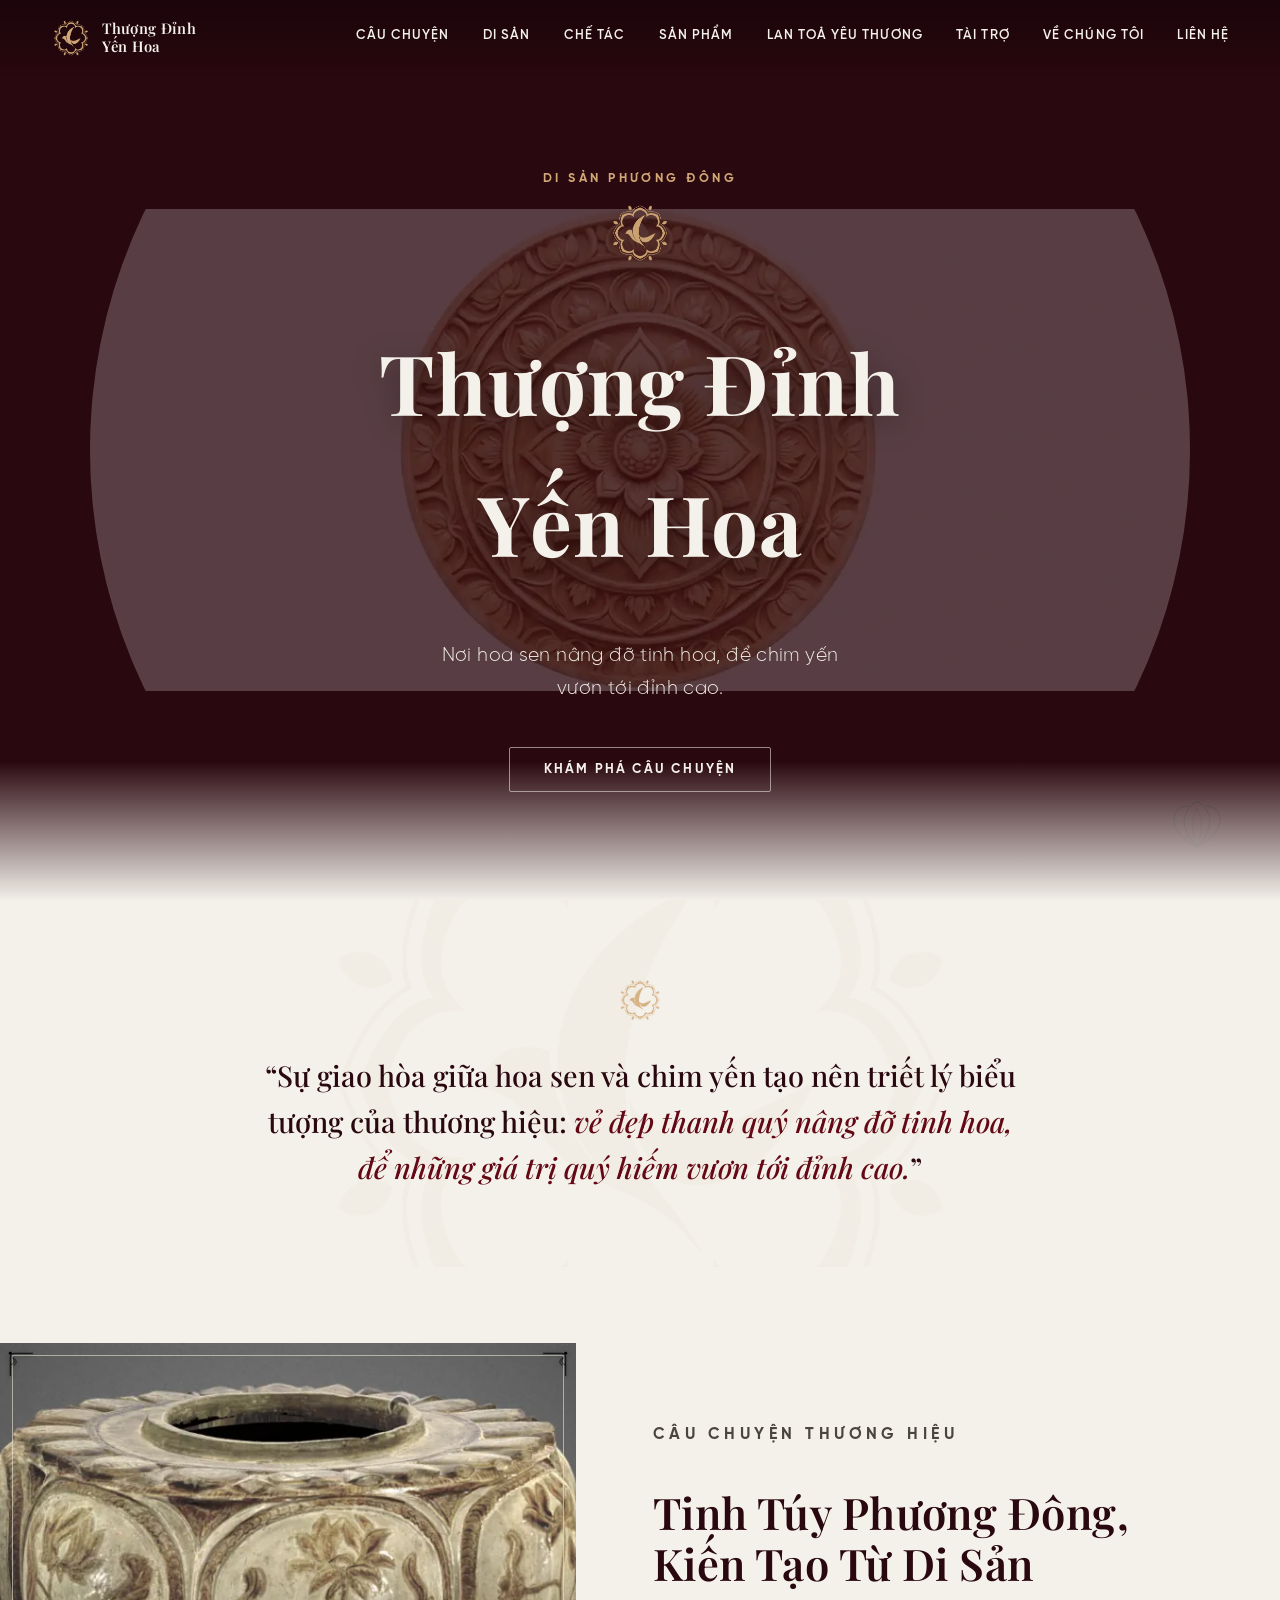
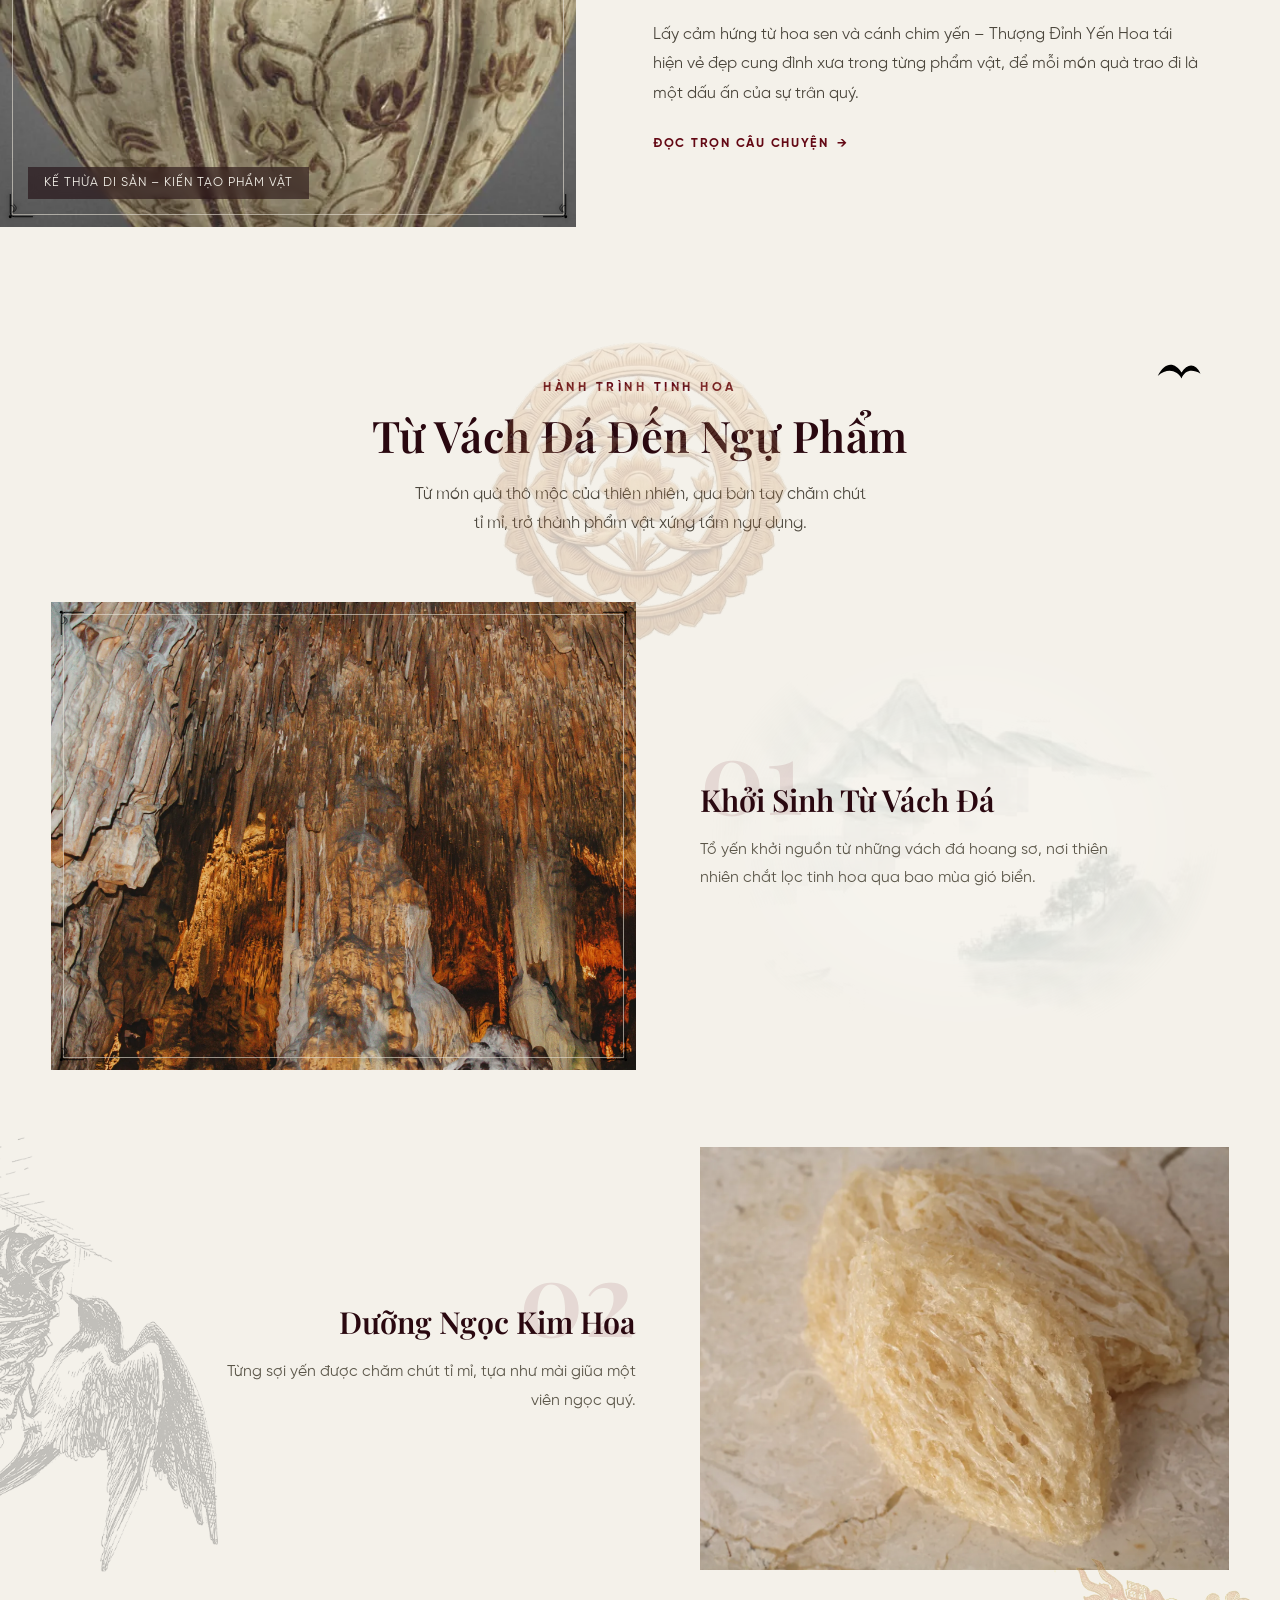
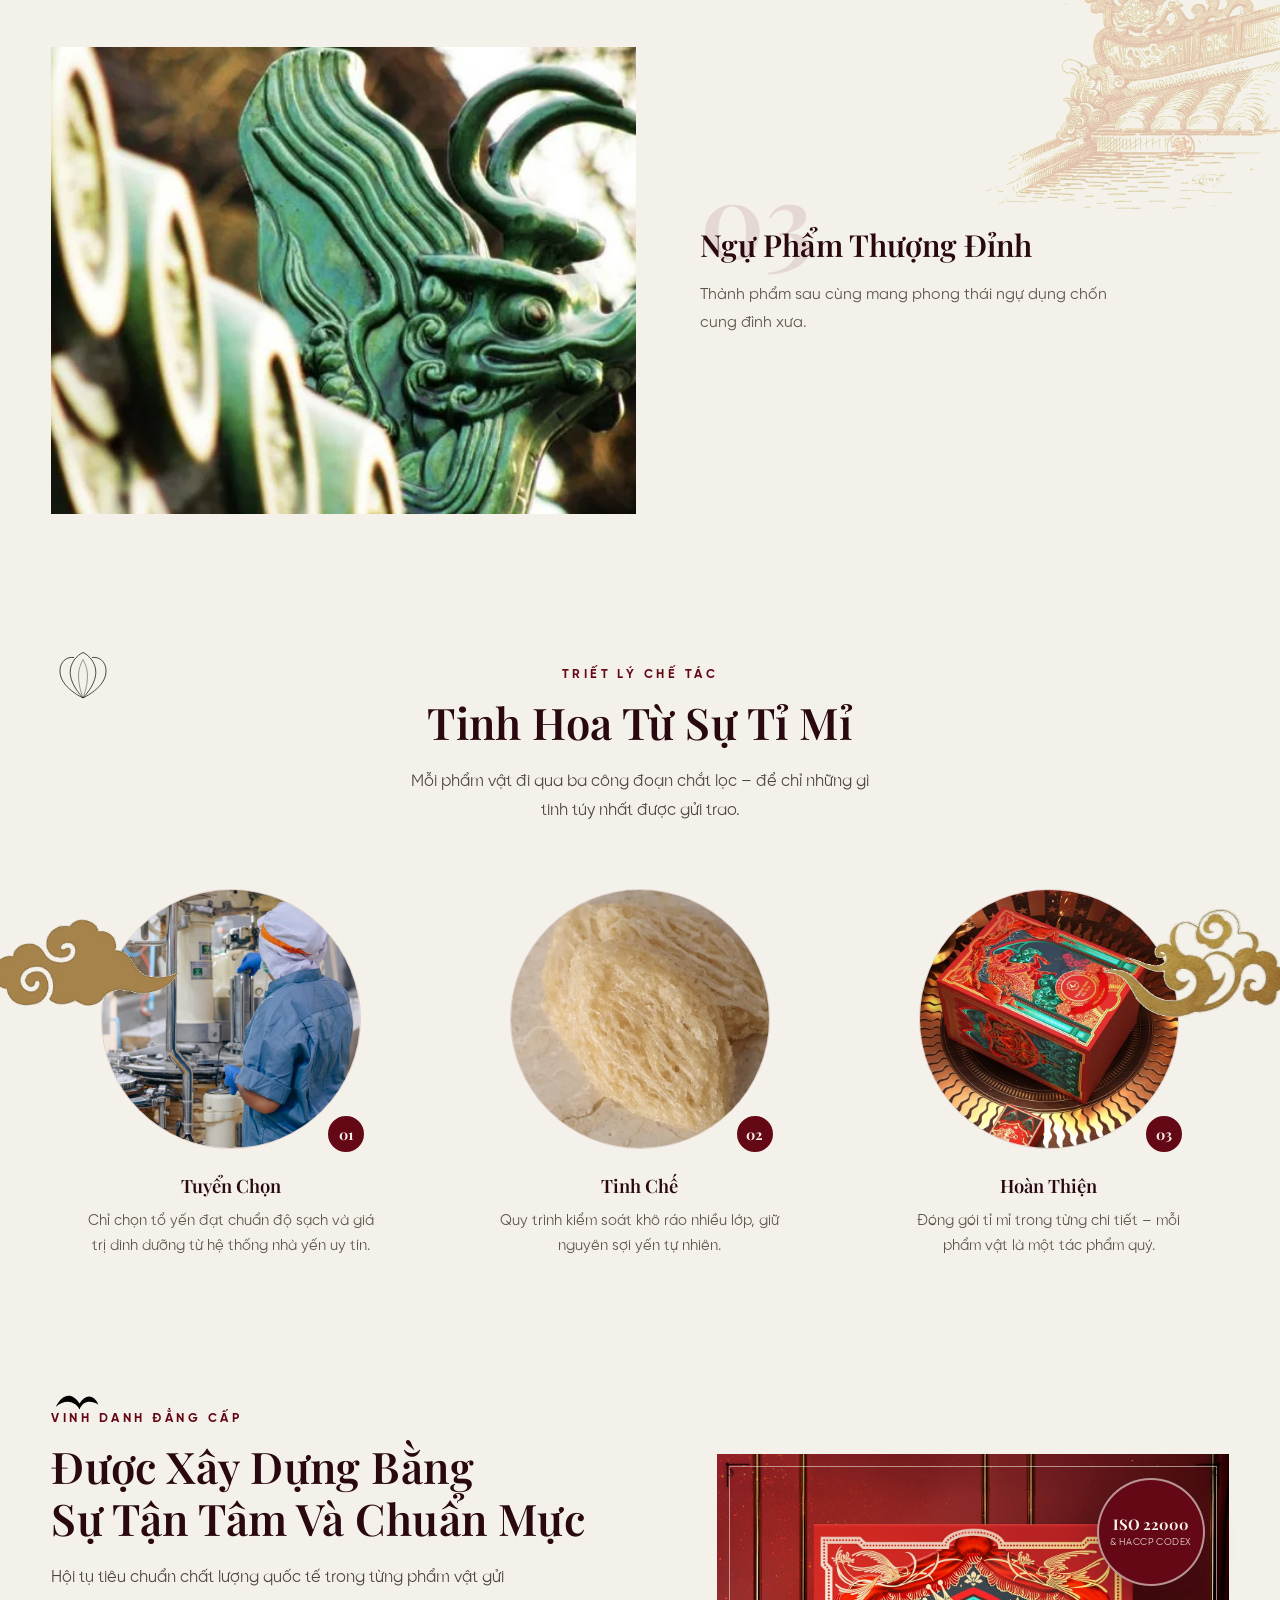
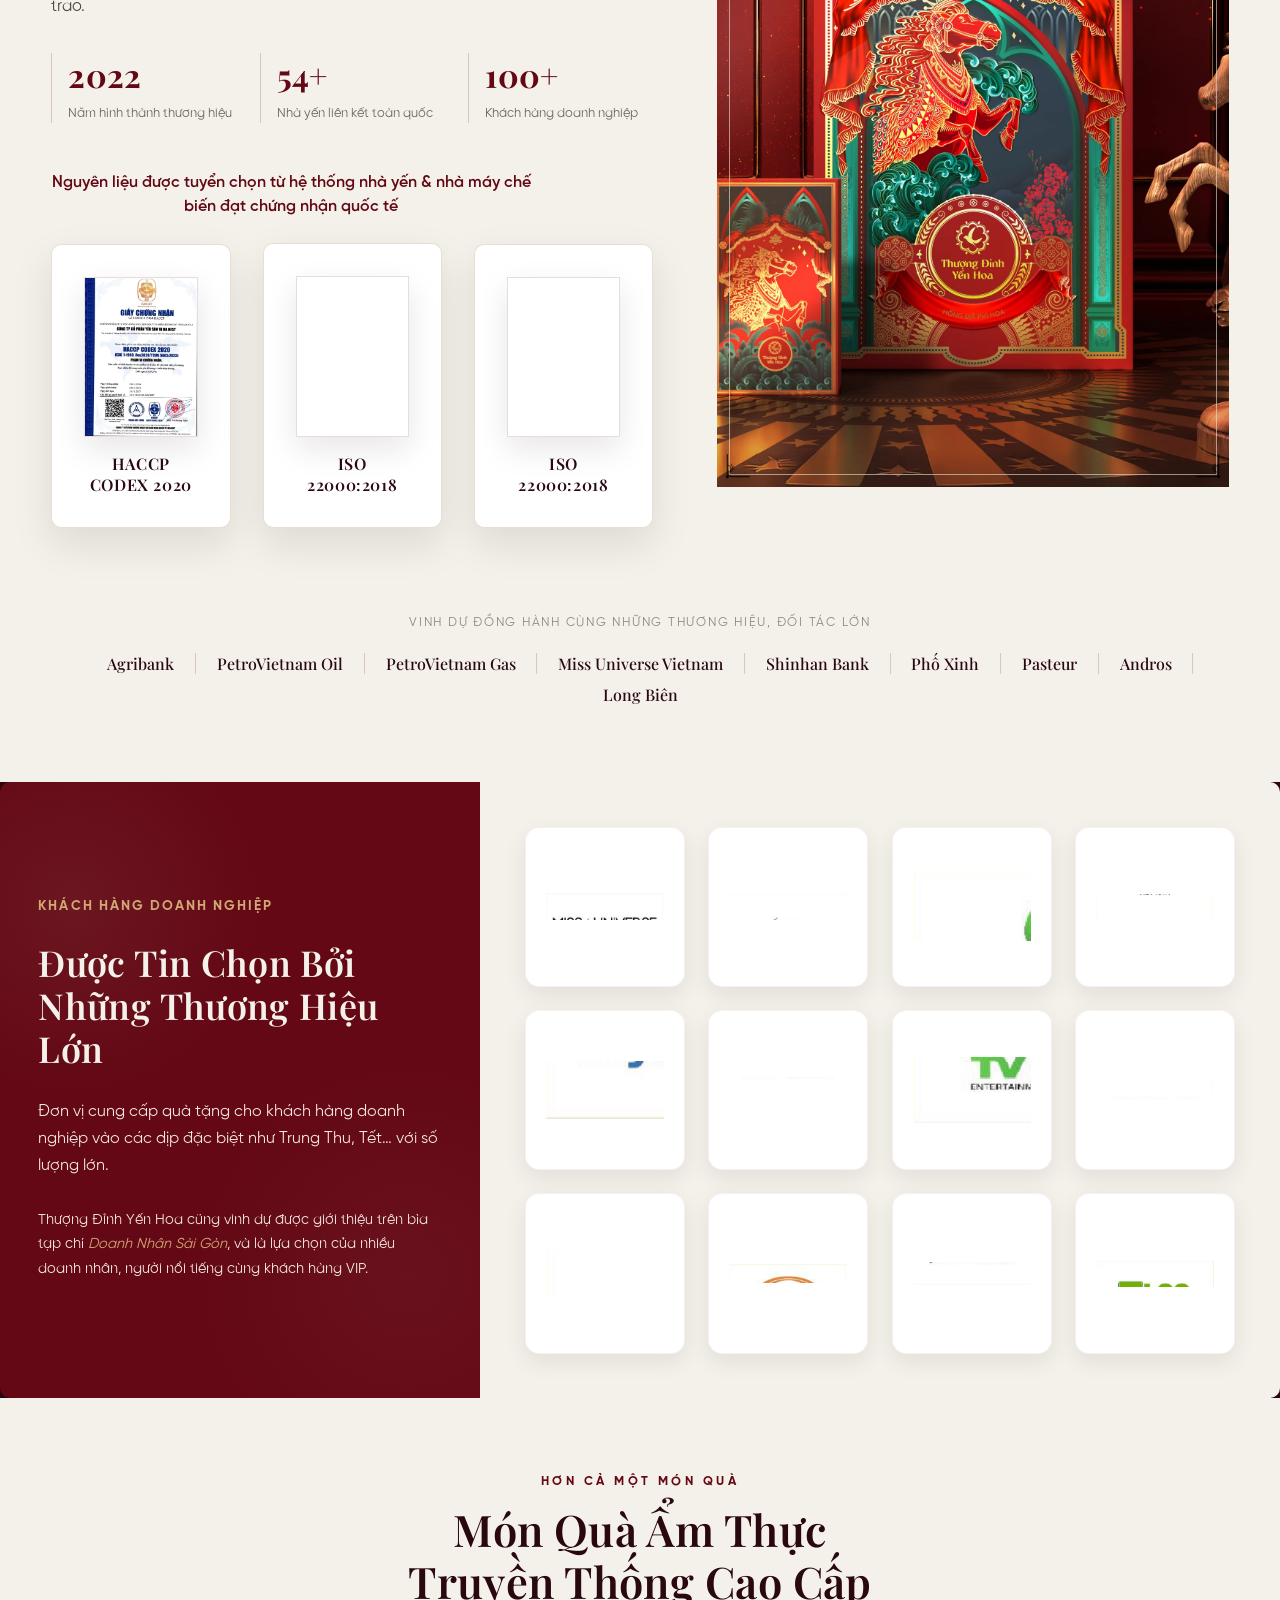
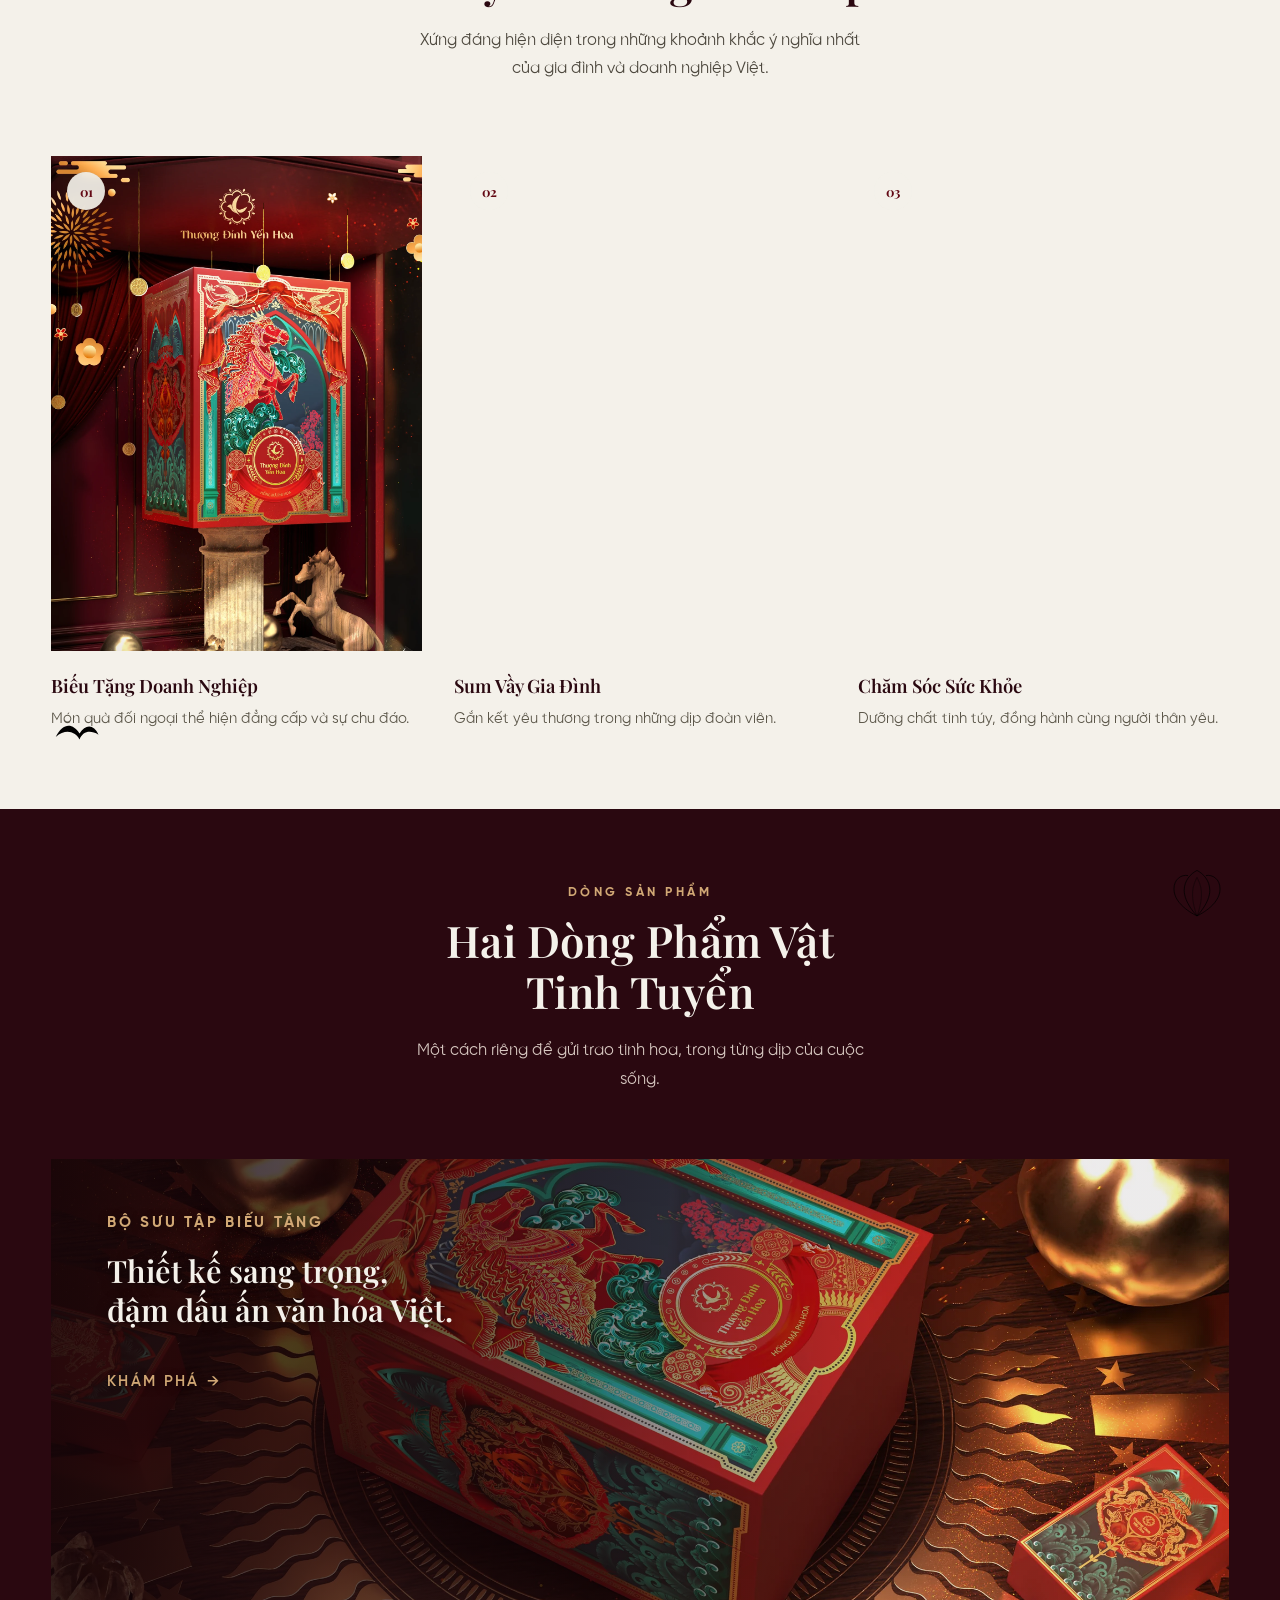
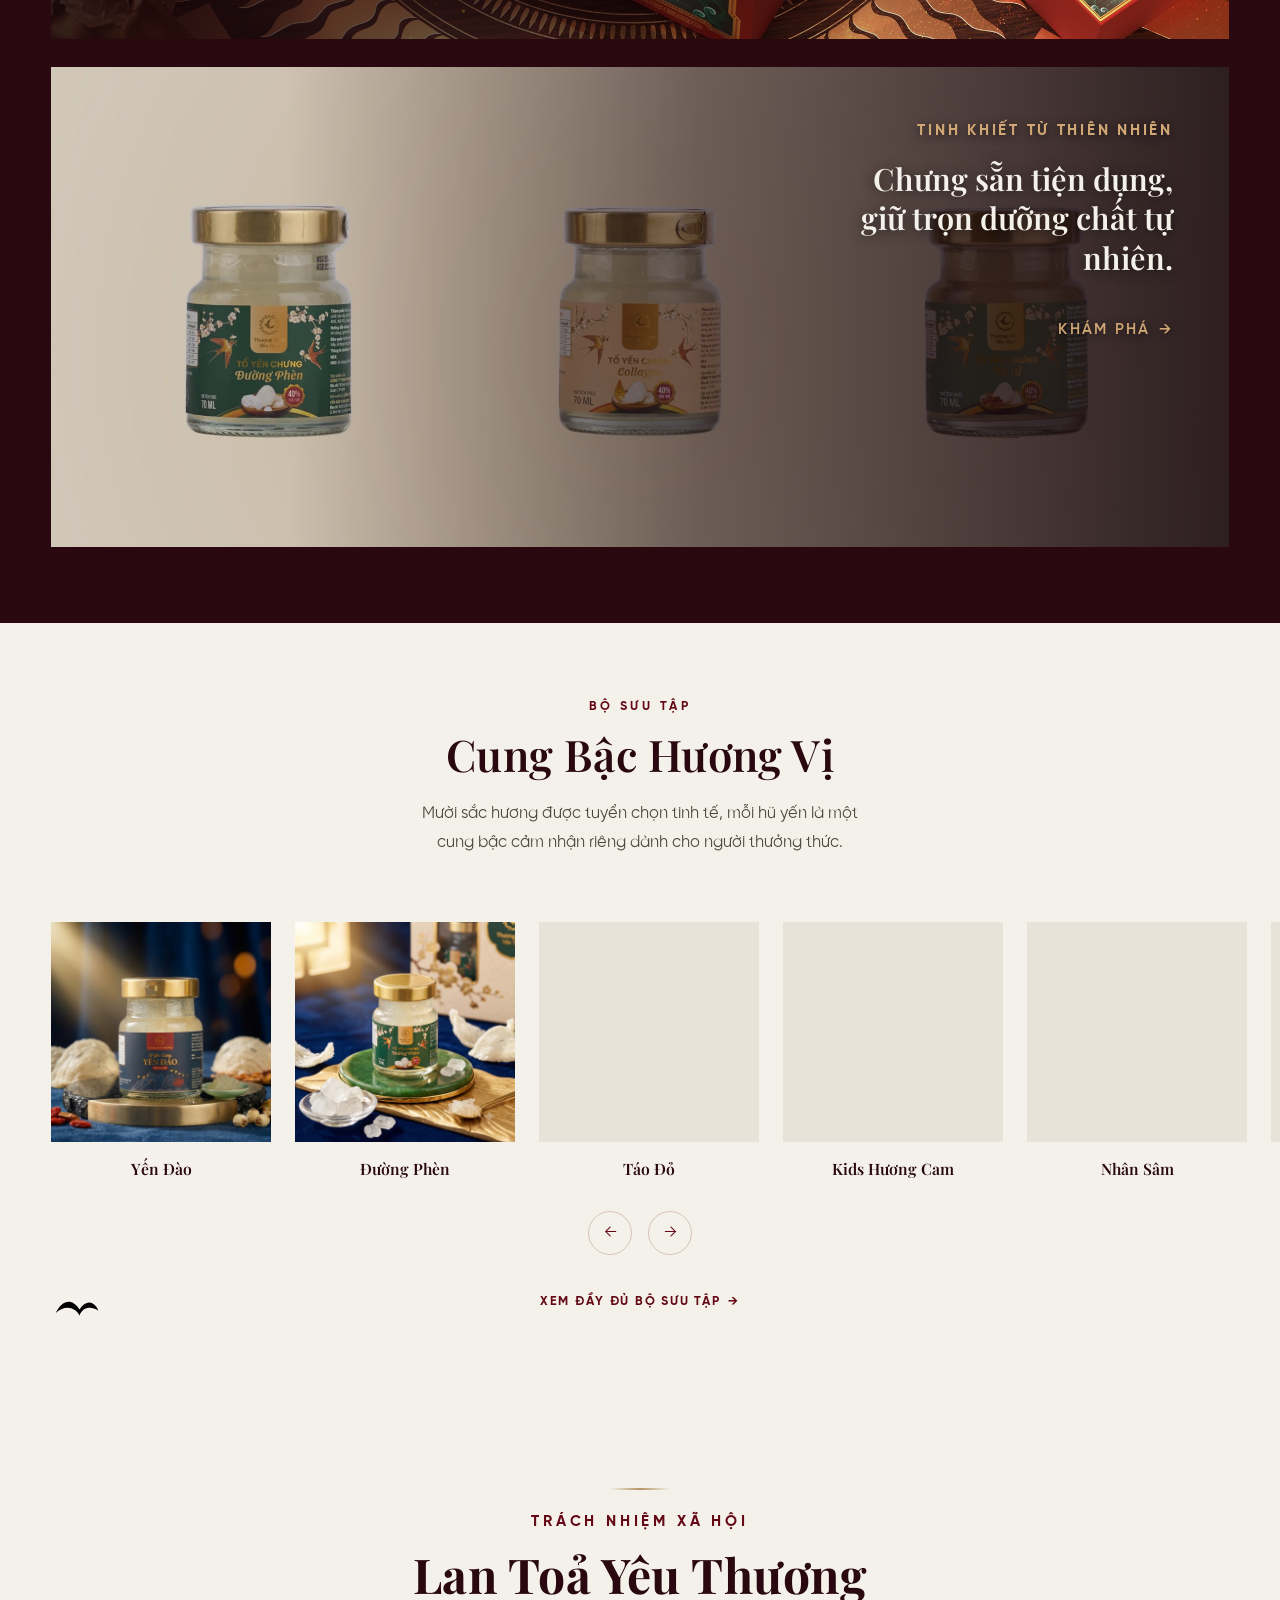
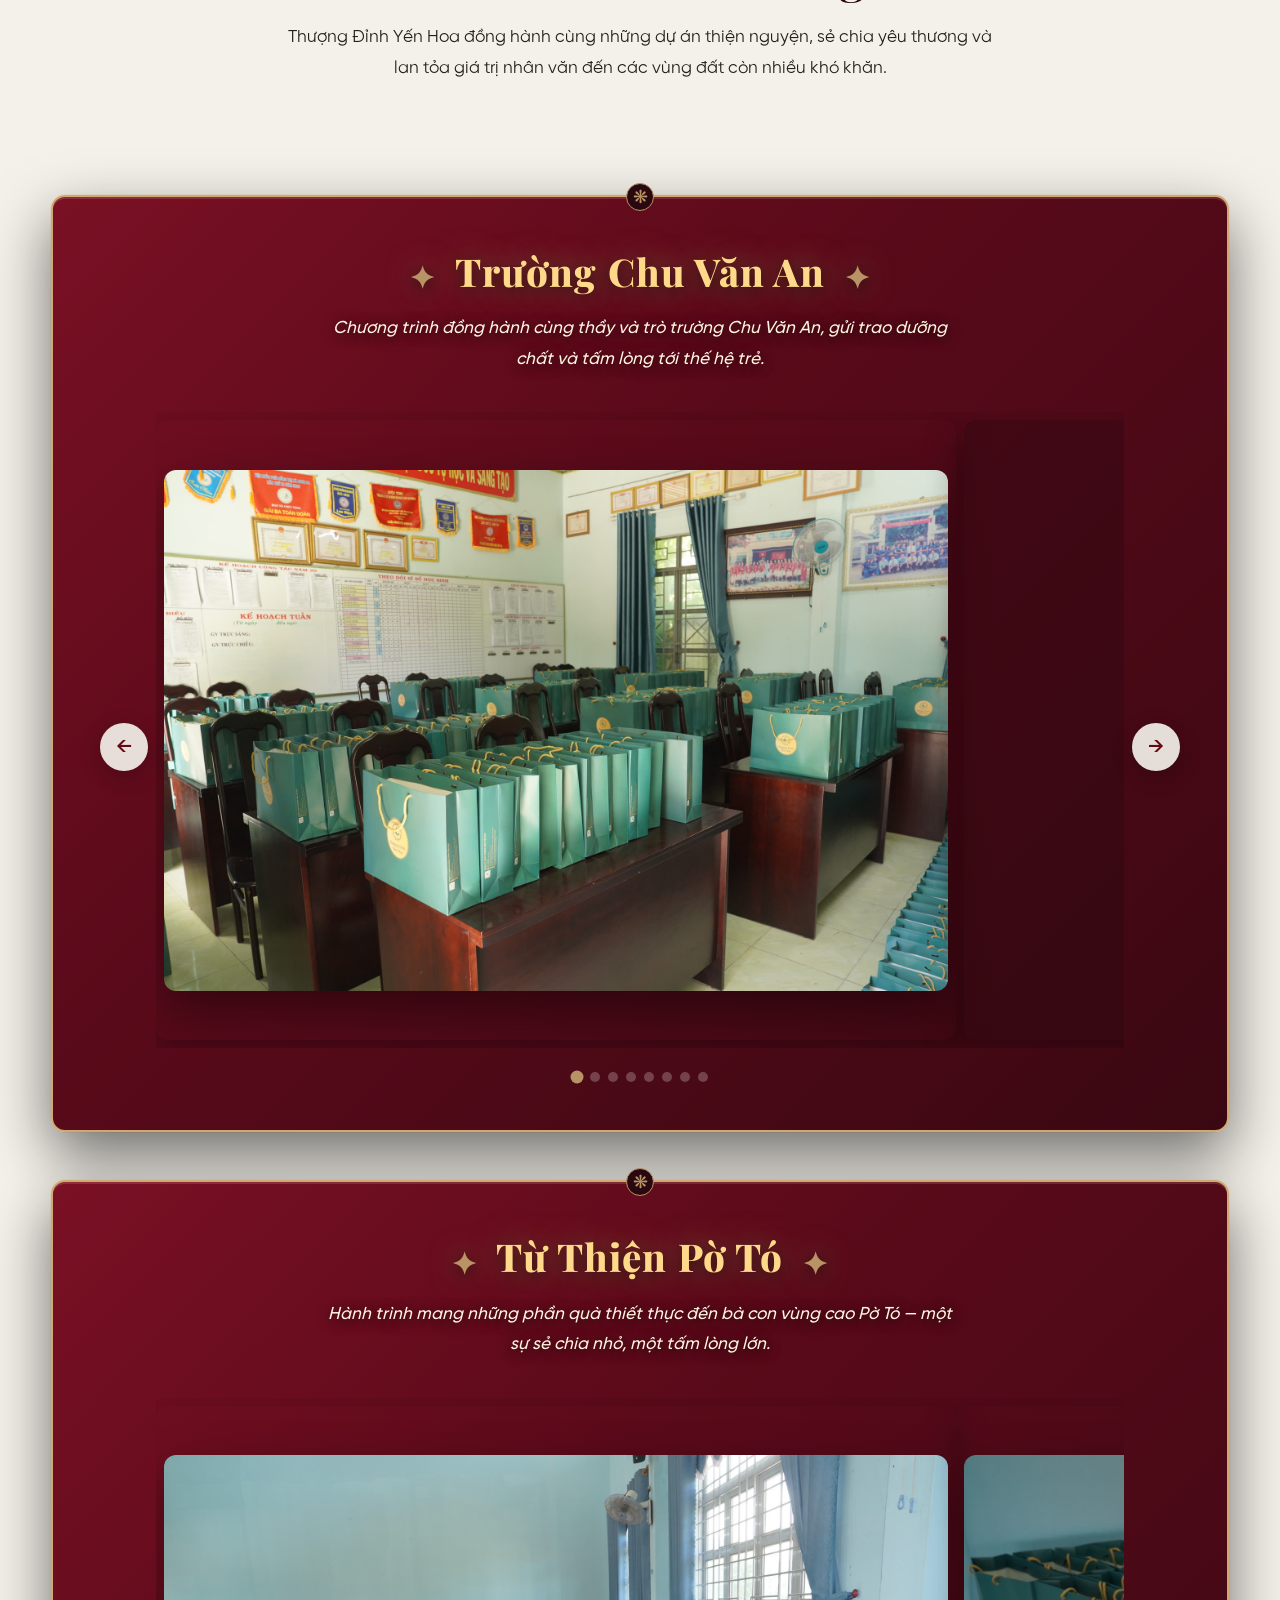
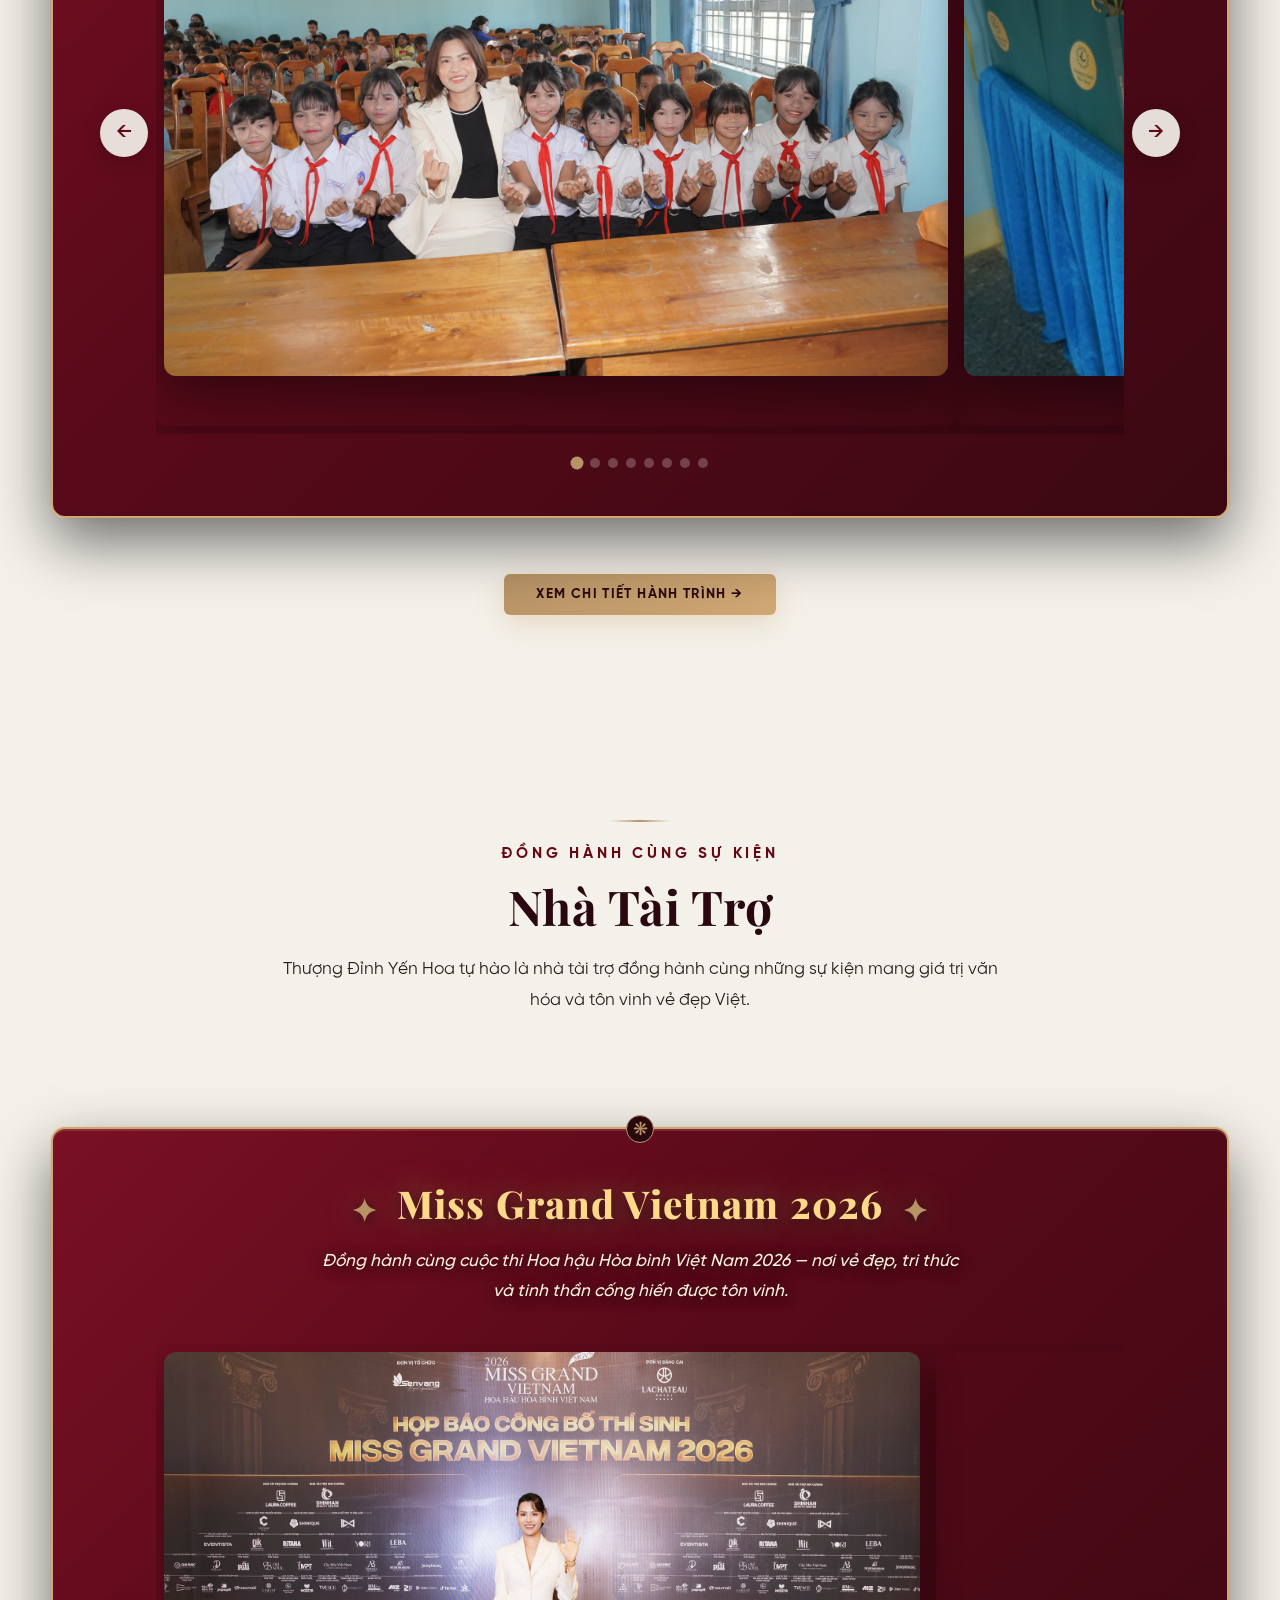
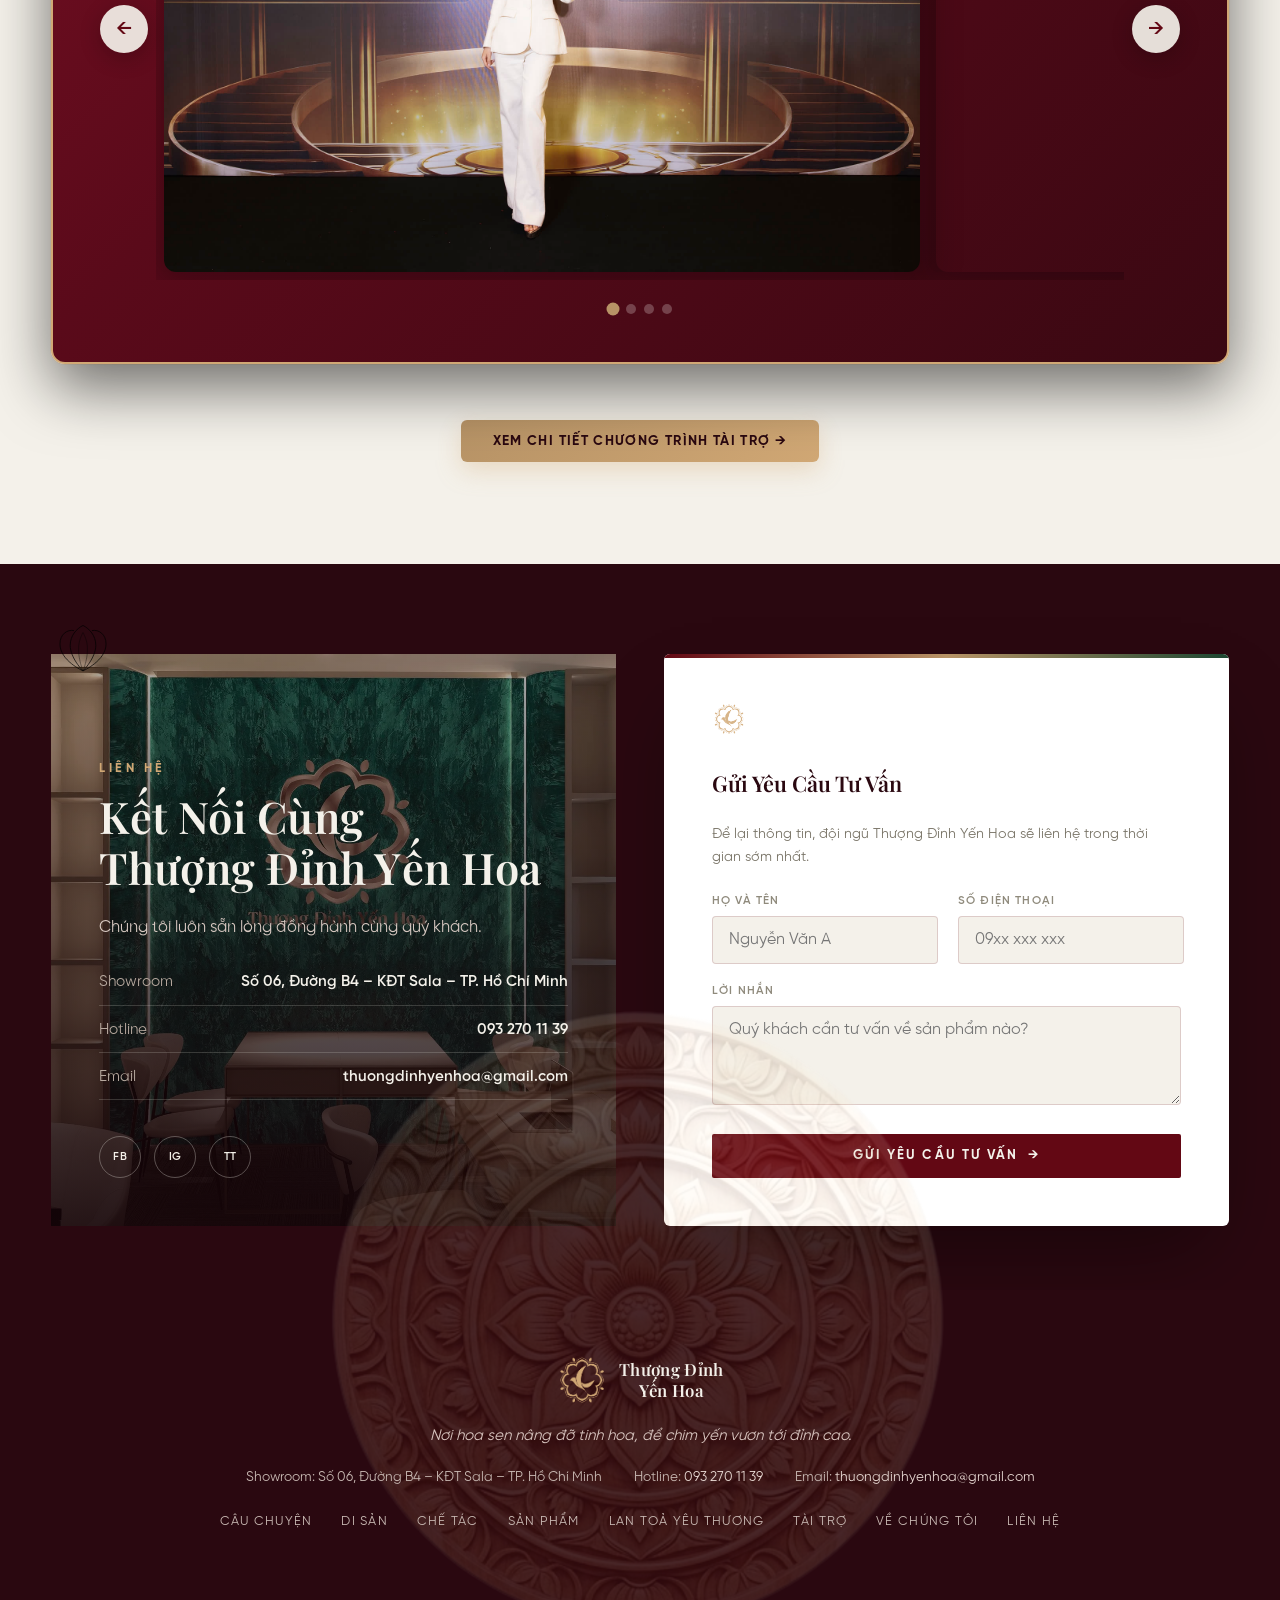
==== commit 9819d2fd: "Redesign v8: lotus hero, partners logo grid, framed community/sponsor, slideshow galleries, scroll p" ====
--- a/index.html
+++ b/index.html
@@ -27,7 +27,7 @@
 <header class="site-header" id="siteHeader">
   <div class="header-inner">
     <a href="#top" class="brand-mark">
-      <img src="assets/images/logo-icon-gold.png" data-src-transparent="assets/images/logo-icon-gold.png" data-src-scrolled="assets/images/logo-icon-gold.png" alt="Thượng Đỉnh Yến Hoa" class="brand-mark__icon" id="brandIcon">
+      <img decoding="async" src="assets/images/logo-icon-gold.png" data-src-transparent="assets/images/logo-icon-gold.png" data-src-scrolled="assets/images/logo-icon-gold.png" alt="Thượng Đỉnh Yến Hoa" class="brand-mark__icon" id="brandIcon">
       <span class="brand-mark__text">
         <span>Thượng Đỉnh</span>
         <span>Yến Hoa</span>
@@ -56,7 +56,7 @@
   <!-- ============ HERO ============ -->
   <section class="hero hero--dark">
     <div class="trong-dong-bg-wrap hero__pattern" aria-hidden="true">
-      <img src="assets/images/hero-lotus.webp" alt="" class="rotating-trong-dong">
+      <img decoding="async" src="assets/images/hero-lotus.webp" alt="" class="rotating-trong-dong">
     </div>
 
     <div class="hero__birds" aria-hidden="true">
@@ -67,7 +67,7 @@
 
     <div class="hero__content" data-reveal>
       <p class="eyebrow eyebrow--light">Di Sản Phương Đông</p>
-      <img src="assets/images/logo-icon-gold.png" alt="" class="hero__emblem" aria-hidden="true">
+      <img decoding="async" src="assets/images/logo-icon-gold.png" alt="" class="hero__emblem" aria-hidden="true">
       <h1 class="hero__title">Thượng Đỉnh<br>Yến Hoa</h1>
       <p class="hero__tagline">Nơi hoa sen nâng đỡ tinh hoa, để chim yến vươn tới đỉnh cao.</p>
       <a href="#cau-chuyen" class="btn btn--outline-light">Khám Phá Câu Chuyện</a>
@@ -76,10 +76,10 @@
 
   <!-- ============ PHILOSOPHY STRIP ============ -->
   <section class="philosophy">
-    <img src="assets/images/logo-icon-gold.png" alt="" class="philosophy__watermark" aria-hidden="true">
+    <img decoding="async" src="assets/images/logo-icon-gold.png" alt="" class="philosophy__watermark" aria-hidden="true">
     <div class="philosophy__inner" data-reveal>
       <span class="motif-divider" aria-hidden="true">
-        <img src="assets/images/logo-icon-gold.png" alt="">
+        <img decoding="async" src="assets/images/logo-icon-gold.png" alt="">
       </span>
       <p class="philosophy__quote">
         “Sự giao hòa giữa hoa sen và chim yến tạo nên triết lý biểu tượng của thương hiệu:
@@ -91,15 +91,15 @@
   <!-- ============ STORY (v2: copy trimmed to one tight statement) ============ -->
   <section class="story" id="cau-chuyen">
     <span class="scroll-motif scroll-motif--lotus scroll-motif--bottom-right scroll-motif--on-light" data-scroll-motif>
-      <img src="assets/images/motifs/lotus-bloom.svg" alt="">
+      <img decoding="async" src="assets/images/motifs/lotus-bloom.svg" alt="">
     </span>
     <div class="story__media frame-ornate" data-reveal>
-      <img src="assets/images/heritage-ivory-vase.webp" alt="Di sản phương Đông – tinh hoa yến sào Việt" loading="lazy">
+      <img decoding="async" src="assets/images/heritage-ivory-vase.webp" alt="Di sản phương Đông – tinh hoa yến sào Việt" loading="lazy">
       <span class="story__media-caption">Kế thừa di sản &ndash; kiến tạo phẩm vật</span>
-      <span class="frame-ornate__corner frame-ornate__corner--tl"><img src="assets/images/motifs/frame-corner.svg" alt=""></span>
-      <span class="frame-ornate__corner frame-ornate__corner--tr"><img src="assets/images/motifs/frame-corner.svg" alt=""></span>
-      <span class="frame-ornate__corner frame-ornate__corner--bl"><img src="assets/images/motifs/frame-corner.svg" alt=""></span>
-      <span class="frame-ornate__corner frame-ornate__corner--br"><img src="assets/images/motifs/frame-corner.svg" alt=""></span>
+      <span class="frame-ornate__corner frame-ornate__corner--tl"><img decoding="async" src="assets/images/motifs/frame-corner.svg" alt=""></span>
+      <span class="frame-ornate__corner frame-ornate__corner--tr"><img decoding="async" src="assets/images/motifs/frame-corner.svg" alt=""></span>
+      <span class="frame-ornate__corner frame-ornate__corner--bl"><img decoding="async" src="assets/images/motifs/frame-corner.svg" alt=""></span>
+      <span class="frame-ornate__corner frame-ornate__corner--br"><img decoding="async" src="assets/images/motifs/frame-corner.svg" alt=""></span>
     </div>
 
     <div class="story__content">
@@ -114,11 +114,11 @@
   <!-- ============ THREE PILLARS / JOURNEY ============ -->
   <section class="journey" id="di-san">
     <span class="scroll-motif scroll-motif--swallow scroll-motif--top-right scroll-motif--on-light" data-scroll-motif>
-      <img src="assets/images/motifs/swallow.svg" alt="">
+      <img decoding="async" src="assets/images/motifs/swallow.svg" alt="">
     </span>
     <div class="section-head" data-reveal>
       <div class="journey-medallion-wrap" aria-hidden="true">
-        <img src="assets/images/motifs/swallow-lotus-medallion.webp" alt="" class="rotating-medallion">
+        <img decoding="async" src="assets/images/motifs/swallow-lotus-medallion.webp" alt="" class="rotating-medallion">
       </div>
       <p class="eyebrow">Hành Trình Tinh Hoa</p>
       <h2 class="section-title">Từ Vách Đá Đến Ngự Phẩm</h2>
@@ -129,15 +129,15 @@
     <div class="journey__list">
       <article class="journey-item" data-reveal>
         <div class="journey-item__media frame-ornate">
-          <img src="assets/images/hero-cave.webp" alt="Khởi Sinh Từ Vách Đá" loading="lazy">
-          <span class="frame-ornate__corner frame-ornate__corner--tl"><img src="assets/images/motifs/frame-corner.svg" alt=""></span>
-          <span class="frame-ornate__corner frame-ornate__corner--tr"><img src="assets/images/motifs/frame-corner.svg" alt=""></span>
-          <span class="frame-ornate__corner frame-ornate__corner--bl"><img src="assets/images/motifs/frame-corner.svg" alt=""></span>
-          <span class="frame-ornate__corner frame-ornate__corner--br"><img src="assets/images/motifs/frame-corner.svg" alt=""></span>
+          <img decoding="async" src="assets/images/hero-cave.webp" alt="Khởi Sinh Từ Vách Đá" loading="lazy">
+          <span class="frame-ornate__corner frame-ornate__corner--tl"><img decoding="async" src="assets/images/motifs/frame-corner.svg" alt=""></span>
+          <span class="frame-ornate__corner frame-ornate__corner--tr"><img decoding="async" src="assets/images/motifs/frame-corner.svg" alt=""></span>
+          <span class="frame-ornate__corner frame-ornate__corner--bl"><img decoding="async" src="assets/images/motifs/frame-corner.svg" alt=""></span>
+          <span class="frame-ornate__corner frame-ornate__corner--br"><img decoding="async" src="assets/images/motifs/frame-corner.svg" alt=""></span>
         </div>
         <div class="journey-item__content">
           <div class="cliff-motif" aria-hidden="true">
-            <img src="assets/images/motifs/mountain-cliff.webp" alt="">
+            <img decoding="async" src="assets/images/motifs/mountain-cliff.webp" alt="">
           </div>
           <span class="journey-item__num" aria-hidden="true">01</span>
           <h3>Khởi Sinh Từ Vách Đá</h3>
@@ -148,10 +148,10 @@
 
       <article class="journey-item journey-item--reverse" data-reveal>
         <div class="journey-item__side-motif" aria-hidden="true">
-          <img src="assets/images/motifs/swallow-sketch.webp" alt="">
+          <img decoding="async" src="assets/images/motifs/swallow-sketch.webp" alt="">
         </div>
         <div class="journey-item__media">
-          <img src="assets/images/story-bird-nest.webp" alt="Dưỡng Ngọc Kim Hoa">
+          <img decoding="async" src="assets/images/story-bird-nest.webp" alt="Dưỡng Ngọc Kim Hoa">
         </div>
         <div class="journey-item__content">
           <span class="journey-item__num" aria-hidden="true">02</span>
@@ -162,10 +162,10 @@
 
       <article class="journey-item" data-reveal>
         <div class="journey-item__side-motif journey-item__side-motif--right" aria-hidden="true">
-          <img src="assets/images/motifs/temple-roof.webp" alt="">
+          <img decoding="async" src="assets/images/motifs/temple-roof.webp" alt="">
         </div>
         <div class="journey-item__media">
-          <img src="assets/images/story-dragon-roof.webp" alt="Ngự Phẩm Thượng Đỉnh">
+          <img decoding="async" src="assets/images/story-dragon-roof.webp" alt="Ngự Phẩm Thượng Đỉnh">
         </div>
         <div class="journey-item__content">
           <span class="journey-item__num" aria-hidden="true">03</span>
@@ -179,13 +179,13 @@
   <!-- ============ CRAFTSMANSHIP PHILOSOPHY ============ -->
   <section class="craft" id="che-tac">
     <span class="scroll-motif scroll-motif--lotus scroll-motif--top-left scroll-motif--on-light" data-scroll-motif>
-      <img src="assets/images/motifs/lotus-bloom.svg" alt="">
+      <img decoding="async" src="assets/images/motifs/lotus-bloom.svg" alt="">
     </span>
     <span class="scroll-motif scroll-motif--cloud scroll-motif--edge-left" data-scroll-motif>
-      <img src="assets/images/motifs/cloud-upload-a.webp" alt="">
+      <img decoding="async" src="assets/images/motifs/cloud-upload-a.webp" alt="">
     </span>
     <span class="scroll-motif scroll-motif--cloud scroll-motif--edge-right" data-scroll-motif>
-      <img src="assets/images/motifs/cloud-upload-b.webp" alt="">
+      <img decoding="async" src="assets/images/motifs/cloud-upload-b.webp" alt="">
     </span>
     <div class="section-head" data-reveal>
       <p class="eyebrow">Triết Lý Chế Tác</p>
@@ -196,7 +196,7 @@
     <div class="craft__grid" data-reveal>
       <article class="craft-item">
         <div class="craft-item__media">
-          <img src="assets/images/craft-01.webp" alt="Tuyển chọn tổ yến" loading="lazy">
+          <img decoding="async" src="assets/images/craft-01.webp" alt="Tuyển chọn tổ yến" loading="lazy">
           <span class="craft-item__badge">01</span>
         </div>
         <h3>Tuyển Chọn</h3>
@@ -204,7 +204,7 @@
       </article>
       <article class="craft-item">
         <div class="craft-item__media">
-          <img src="assets/images/craft-02.webp" alt="Tinh chế tổ yến" loading="lazy">
+          <img decoding="async" src="assets/images/craft-02.webp" alt="Tinh chế tổ yến" loading="lazy">
           <span class="craft-item__badge">02</span>
         </div>
         <h3>Tinh Chế</h3>
@@ -212,7 +212,7 @@
       </article>
       <article class="craft-item">
         <div class="craft-item__media">
-          <img src="assets/images/craft-03.webp" alt="Hoàn thiện đóng gói" loading="lazy">
+          <img decoding="async" src="assets/images/craft-03.webp" alt="Hoàn thiện đóng gói" loading="lazy">
           <span class="craft-item__badge">03</span>
         </div>
         <h3>Hoàn Thiện</h3>
@@ -224,7 +224,7 @@
   <!-- ============ TRUST / CREDIBILITY + CERTIFICATIONS ============ -->
   <section class="trust">
     <span class="scroll-motif scroll-motif--swallow scroll-motif--top-left scroll-motif--on-light" data-scroll-motif>
-      <img src="assets/images/motifs/swallow.svg" alt="">
+      <img decoding="async" src="assets/images/motifs/swallow.svg" alt="">
     </span>
     <div class="trust__hero">
       <div class="trust__hero-content" data-reveal>
@@ -252,15 +252,15 @@
             biến đạt chứng nhận quốc tế</p>
           <div class="trust__certs-grid">
             <figure>
-              <img src="assets/images/cert-haccp.webp" alt="Chứng nhận HACCP CODEX 2020">
+              <img decoding="async" src="assets/images/cert-haccp.webp" alt="Chứng nhận HACCP CODEX 2020">
               <figcaption>HACCP CODEX 2020</figcaption>
             </figure>
             <figure>
-              <img src="assets/images/cert-iso-yenhu.webp" alt="Chứng nhận ISO 22000:2018">
+              <img decoding="async" src="assets/images/cert-iso-yenhu.webp" alt="Chứng nhận ISO 22000:2018">
               <figcaption>ISO 22000:2018</figcaption>
             </figure>
             <figure>
-              <img src="assets/images/cert-iso-yento.webp" alt="Chứng nhận ISO 22000:2018 cho sơ chế tổ yến">
+              <img decoding="async" src="assets/images/cert-iso-yento.webp" alt="Chứng nhận ISO 22000:2018 cho sơ chế tổ yến">
               <figcaption>ISO 22000:2018</figcaption>
             </figure>
           </div>
@@ -268,11 +268,11 @@
       </div>
 
       <div class="trust__hero-visual frame-ornate" data-reveal>
-        <img src="assets/images/trust-product-visual.webp" alt="Bộ sưu tập quà tặng cao cấp Thượng Đỉnh Yến Hoa" loading="lazy">
-        <span class="frame-ornate__corner frame-ornate__corner--tl"><img src="assets/images/motifs/frame-corner.svg" alt=""></span>
-        <span class="frame-ornate__corner frame-ornate__corner--tr"><img src="assets/images/motifs/frame-corner.svg" alt=""></span>
-        <span class="frame-ornate__corner frame-ornate__corner--bl"><img src="assets/images/motifs/frame-corner.svg" alt=""></span>
-        <span class="frame-ornate__corner frame-ornate__corner--br"><img src="assets/images/motifs/frame-corner.svg" alt=""></span>
+        <img decoding="async" src="assets/images/trust-product-visual.webp" alt="Bộ sưu tập quà tặng cao cấp Thượng Đỉnh Yến Hoa" loading="lazy">
+        <span class="frame-ornate__corner frame-ornate__corner--tl"><img decoding="async" src="assets/images/motifs/frame-corner.svg" alt=""></span>
+        <span class="frame-ornate__corner frame-ornate__corner--tr"><img decoding="async" src="assets/images/motifs/frame-corner.svg" alt=""></span>
+        <span class="frame-ornate__corner frame-ornate__corner--bl"><img decoding="async" src="assets/images/motifs/frame-corner.svg" alt=""></span>
+        <span class="frame-ornate__corner frame-ornate__corner--br"><img decoding="async" src="assets/images/motifs/frame-corner.svg" alt=""></span>
         <div class="trust__badge">
           <strong>ISO 22000</strong>
           <span>&amp; HACCP CODEX</span>
@@ -309,18 +309,18 @@
 
     <div class="partners__grid-wrap" data-reveal>
       <ul class="partners__grid partners__grid--logos">
-        <li><img src="assets/images/partners/agribank.jpg" alt="Agribank"></li>
-        <li><img src="assets/images/partners/pvoil.jpg" alt="PetroVietnam PV Oil"></li>
-        <li><img src="assets/images/partners/pvgas.jpg" alt="PetroVietnam PV Gas"></li>
-        <li><img src="assets/images/partners/miss-universe.jpg" alt="Miss Universe Vietnam"></li>
-        <li><img src="assets/images/partners/shinhan.jpg" alt="Shinhan Bank"></li>
-        <li><img src="assets/images/partners/pho-xinh.jpg" alt="Phố Xinh"></li>
-        <li><img src="assets/images/partners/tvhub.jpg" alt="TV Hub"></li>
-        <li><img src="assets/images/partners/andros.jpg" alt="Andros"></li>
-        <li><img src="assets/images/partners/flyone.jpg" alt="Flyone"></li>
-        <li><img src="assets/images/partners/longbien.jpg" alt="Long Biên"></li>
-        <li><img src="assets/images/partners/pasteur.jpg" alt="Pasteur"></li>
-        <li><img src="assets/images/partners/hoang-kim.jpg" alt="Hoàng Kim"></li>
+        <li><img decoding="async" src="assets/images/partners/agribank.jpg" alt="Agribank"></li>
+        <li><img decoding="async" src="assets/images/partners/pvoil.jpg" alt="PetroVietnam PV Oil"></li>
+        <li><img decoding="async" src="assets/images/partners/pvgas.jpg" alt="PetroVietnam PV Gas"></li>
+        <li><img decoding="async" src="assets/images/partners/miss-universe.jpg" alt="Miss Universe Vietnam"></li>
+        <li><img decoding="async" src="assets/images/partners/shinhan.jpg" alt="Shinhan Bank"></li>
+        <li><img decoding="async" src="assets/images/partners/pho-xinh.jpg" alt="Phố Xinh"></li>
+        <li><img decoding="async" src="assets/images/partners/tvhub.jpg" alt="TV Hub"></li>
+        <li><img decoding="async" src="assets/images/partners/andros.jpg" alt="Andros"></li>
+        <li><img decoding="async" src="assets/images/partners/flyone.jpg" alt="Flyone"></li>
+        <li><img decoding="async" src="assets/images/partners/longbien.jpg" alt="Long Biên"></li>
+        <li><img decoding="async" src="assets/images/partners/pasteur.jpg" alt="Pasteur"></li>
+        <li><img decoding="async" src="assets/images/partners/hoang-kim.jpg" alt="Hoàng Kim"></li>
       </ul>
     </div>
   </section>
@@ -328,7 +328,7 @@
   <!-- ============ GIFT CATEGORIES (v2: circular corner badge, trimmed intro) ============ -->
   <section class="occasions">
     <span class="scroll-motif scroll-motif--swallow scroll-motif--bottom-left scroll-motif--on-light" data-scroll-motif>
-      <img src="assets/images/motifs/swallow.svg" alt="">
+      <img decoding="async" src="assets/images/motifs/swallow.svg" alt="">
     </span>
     <div class="occasions__intro" data-reveal>
       <p class="eyebrow">Hơn Cả Một Món Quà</p>
@@ -340,7 +340,7 @@
     <div class="occasions__grid">
       <article class="occasion-card" data-reveal>
         <div class="occasion-card__media">
-          <img src="assets/images/occasion-corporate.webp" alt="Quà biếu tặng doanh nghiệp Thượng Đỉnh Yến Hoa" loading="lazy">
+          <img decoding="async" src="assets/images/occasion-corporate.webp" alt="Quà biếu tặng doanh nghiệp Thượng Đỉnh Yến Hoa" loading="lazy">
           <span class="occasion-card__badge">01</span>
         </div>
         <h3>Biếu Tặng Doanh Nghiệp</h3>
@@ -349,7 +349,7 @@
 
       <article class="occasion-card" data-reveal>
         <div class="occasion-card__media">
-          <img src="assets/images/collection-scene-1.webp" alt="Quà sum vầy gia đình Thượng Đỉnh Yến Hoa" loading="lazy">
+          <img decoding="async" src="assets/images/collection-scene-1.webp" alt="Quà sum vầy gia đình Thượng Đỉnh Yến Hoa" loading="lazy">
           <span class="occasion-card__badge">02</span>
         </div>
         <h3>Sum Vầy Gia Đình</h3>
@@ -358,7 +358,7 @@
 
       <article class="occasion-card" data-reveal>
         <div class="occasion-card__media">
-          <img src="assets/images/occasion-health.webp" alt="Quà chăm sóc sức khỏe Thượng Đỉnh Yến Hoa" loading="lazy">
+          <img decoding="async" src="assets/images/occasion-health.webp" alt="Quà chăm sóc sức khỏe Thượng Đỉnh Yến Hoa" loading="lazy">
           <span class="occasion-card__badge">03</span>
         </div>
         <h3>Chăm Sóc Sức Khỏe</h3>
@@ -370,7 +370,7 @@
   <!-- ============ PRODUCT SHOWCASE (v2: trimmed banner copy, quieter link style) ============ -->
   <section class="showcase" id="san-pham">
     <span class="scroll-motif scroll-motif--lotus scroll-motif--top-right scroll-motif--on-dark" data-scroll-motif>
-      <img src="assets/images/motifs/lotus-bloom.svg" alt="">
+      <img decoding="async" src="assets/images/motifs/lotus-bloom.svg" alt="">
     </span>
     <div class="section-head" data-reveal>
       <p class="eyebrow">Dòng Sản Phẩm</p>
@@ -380,7 +380,7 @@
 
     <div class="showcase__list">
       <a href="#lien-he" class="showcase__banner" data-reveal>
-        <img src="assets/images/showcase-giftbox-hero.webp" alt="Dòng hộp quà biếu tặng Thượng Đỉnh Yến Hoa" loading="lazy">
+        <img decoding="async" src="assets/images/showcase-giftbox-hero.webp" alt="Dòng hộp quà biếu tặng Thượng Đỉnh Yến Hoa" loading="lazy">
         <div class="showcase__banner-overlay showcase__banner-overlay--left"></div>
         <div class="showcase__banner-content showcase__banner-content--left">
           <p class="eyebrow eyebrow--light">Bộ Sưu Tập Biếu Tặng</p>
@@ -391,7 +391,7 @@
       </a>
 
       <a href="san-pham-yen-chung-san-v8.html" class="showcase__banner" data-reveal>
-        <img src="assets/images/showcase-yento-hero.webp" alt="Dòng yến hủ nguyên chất Thượng Đỉnh Yến Hoa" loading="lazy">
+        <img decoding="async" src="assets/images/showcase-yento-hero.webp" alt="Dòng yến hủ nguyên chất Thượng Đỉnh Yến Hoa" loading="lazy">
         <div class="showcase__banner-overlay showcase__banner-overlay--right"></div>
         <div class="showcase__banner-content showcase__banner-content--right">
           <p class="eyebrow eyebrow--light">Tinh Khiết Từ Thiên Nhiên</p>
@@ -406,7 +406,7 @@
   <!-- ============ FLAVOR COLLECTION (NEW — swipeable carousel) ============ -->
   <section class="flavors" id="huong-vi">
     <span class="scroll-motif scroll-motif--swallow scroll-motif--bottom-left scroll-motif--on-light" data-scroll-motif>
-      <img src="assets/images/motifs/swallow.svg" alt="">
+      <img decoding="async" src="assets/images/motifs/swallow.svg" alt="">
     </span>
     <div class="section-head" data-reveal>
       <p class="eyebrow">Bộ Sưu Tập</p>
@@ -418,43 +418,43 @@
     <div class="flavors__carousel" data-reveal>
       <div class="flavors__track" id="flavorsTrack">
         <article class="flavor-card">
-          <div class="flavor-card__media"><img src="assets/images/flavors/flavor-01.webp" alt="Tổ yến chưng Yến Đào" loading="lazy"></div>
+          <div class="flavor-card__media"><img decoding="async" src="assets/images/flavors/flavor-01.webp" alt="Tổ yến chưng Yến Đào" loading="lazy"></div>
           <p>Yến Đào</p>
         </article>
         <article class="flavor-card">
-          <div class="flavor-card__media"><img src="assets/images/flavors/flavor-02.webp" alt="Tổ yến chưng Đường Phèn" loading="lazy"></div>
+          <div class="flavor-card__media"><img decoding="async" src="assets/images/flavors/flavor-02.webp" alt="Tổ yến chưng Đường Phèn" loading="lazy"></div>
           <p>Đường Phèn</p>
         </article>
         <article class="flavor-card">
-          <div class="flavor-card__media"><img src="assets/images/flavors/flavor-03.webp" alt="Tổ yến chưng Táo Đỏ" loading="lazy"></div>
+          <div class="flavor-card__media"><img decoding="async" src="assets/images/flavors/flavor-03.webp" alt="Tổ yến chưng Táo Đỏ" loading="lazy"></div>
           <p>Táo Đỏ</p>
         </article>
         <article class="flavor-card">
-          <div class="flavor-card__media"><img src="assets/images/flavors/flavor-04.webp" alt="Tổ yến chưng Kids Hương Cam" loading="lazy"></div>
+          <div class="flavor-card__media"><img decoding="async" src="assets/images/flavors/flavor-04.webp" alt="Tổ yến chưng Kids Hương Cam" loading="lazy"></div>
           <p>Kids Hương Cam</p>
         </article>
         <article class="flavor-card">
-          <div class="flavor-card__media"><img src="assets/images/flavors/flavor-05.webp" alt="Tổ yến chưng Nhân Sâm" loading="lazy"></div>
+          <div class="flavor-card__media"><img decoding="async" src="assets/images/flavors/flavor-05.webp" alt="Tổ yến chưng Nhân Sâm" loading="lazy"></div>
           <p>Nhân Sâm</p>
         </article>
         <article class="flavor-card">
-          <div class="flavor-card__media"><img src="assets/images/flavors/flavor-06.webp" alt="Tổ yến chưng Collagen" loading="lazy"></div>
+          <div class="flavor-card__media"><img decoding="async" src="assets/images/flavors/flavor-06.webp" alt="Tổ yến chưng Collagen" loading="lazy"></div>
           <p>Collagen</p>
         </article>
         <article class="flavor-card">
-          <div class="flavor-card__media"><img src="assets/images/flavors/flavor-07.webp" alt="Tổ yến chưng Saffron" loading="lazy"></div>
+          <div class="flavor-card__media"><img decoding="async" src="assets/images/flavors/flavor-07.webp" alt="Tổ yến chưng Saffron" loading="lazy"></div>
           <p>Saffron</p>
         </article>
         <article class="flavor-card">
-          <div class="flavor-card__media"><img src="assets/images/flavors/flavor-08.webp" alt="Tổ yến chưng Kỷ Tử" loading="lazy"></div>
+          <div class="flavor-card__media"><img decoding="async" src="assets/images/flavors/flavor-08.webp" alt="Tổ yến chưng Kỷ Tử" loading="lazy"></div>
           <p>Kỷ Tử</p>
         </article>
         <article class="flavor-card">
-          <div class="flavor-card__media"><img src="assets/images/flavors/flavor-09.webp" alt="Tổ yến chưng Đông Trùng Hạ Thảo" loading="lazy"></div>
+          <div class="flavor-card__media"><img decoding="async" src="assets/images/flavors/flavor-09.webp" alt="Tổ yến chưng Đông Trùng Hạ Thảo" loading="lazy"></div>
           <p>Đông Trùng Hạ Thảo</p>
         </article>
         <article class="flavor-card">
-          <div class="flavor-card__media"><img src="assets/images/flavors/flavor-10.webp" alt="Tổ yến chưng Tứ Quý Yến" loading="lazy"></div>
+          <div class="flavor-card__media"><img decoding="async" src="assets/images/flavors/flavor-10.webp" alt="Tổ yến chưng Tứ Quý Yến" loading="lazy"></div>
           <p>Tứ Quý Yến</p>
         </article>
       </div>
@@ -484,14 +484,14 @@
         <p>Chương trình đồng hành cùng thầy và trò trường Chu Văn An, gửi trao dưỡng chất và tấm lòng tới thế hệ trẻ.</p>
       </div>
       <div class="community__gallery">
-        <figure><img src="assets/images/community/cva-1.jpg" alt="Dự án cộng đồng tại trường Chu Văn An"></figure>
-        <figure><img src="assets/images/community/cva-2.jpg" alt="Dự án cộng đồng tại trường Chu Văn An"></figure>
-        <figure><img src="assets/images/community/cva-3.jpg" alt="Dự án cộng đồng tại trường Chu Văn An"></figure>
-        <figure><img src="assets/images/community/cva-4.jpg" alt="Dự án cộng đồng tại trường Chu Văn An"></figure>
-        <figure><img src="assets/images/community/cva-5.jpg" alt="Dự án cộng đồng tại trường Chu Văn An"></figure>
-        <figure><img src="assets/images/community/cva-6.jpg" alt="Dự án cộng đồng tại trường Chu Văn An"></figure>
-        <figure><img src="assets/images/community/cva-7.jpg" alt="Dự án cộng đồng tại trường Chu Văn An"></figure>
-        <figure><img src="assets/images/community/cva-8.jpg" alt="Dự án cộng đồng tại trường Chu Văn An"></figure>
+        <figure><img decoding="async" src="assets/images/community/cva-1.jpg" alt="Dự án cộng đồng tại trường Chu Văn An"></figure>
+        <figure><img decoding="async" src="assets/images/community/cva-2.jpg" alt="Dự án cộng đồng tại trường Chu Văn An"></figure>
+        <figure><img decoding="async" src="assets/images/community/cva-3.jpg" alt="Dự án cộng đồng tại trường Chu Văn An"></figure>
+        <figure><img decoding="async" src="assets/images/community/cva-4.jpg" alt="Dự án cộng đồng tại trường Chu Văn An"></figure>
+        <figure><img decoding="async" src="assets/images/community/cva-5.jpg" alt="Dự án cộng đồng tại trường Chu Văn An"></figure>
+        <figure><img decoding="async" src="assets/images/community/cva-6.jpg" alt="Dự án cộng đồng tại trường Chu Văn An"></figure>
+        <figure><img decoding="async" src="assets/images/community/cva-7.jpg" alt="Dự án cộng đồng tại trường Chu Văn An"></figure>
+        <figure><img decoding="async" src="assets/images/community/cva-8.jpg" alt="Dự án cộng đồng tại trường Chu Văn An"></figure>
       </div>
     </div>
 
@@ -501,14 +501,14 @@
         <p>Hành trình mang những phần quà thiết thực đến bà con vùng cao Pờ Tó — một sự sẻ chia nhỏ, một tấm lòng lớn.</p>
       </div>
       <div class="community__gallery">
-        <figure><img src="assets/images/community/poto-1.jpg" alt="Chương trình từ thiện tại Pờ Tó"></figure>
-        <figure><img src="assets/images/community/poto-2.jpg" alt="Chương trình từ thiện tại Pờ Tó"></figure>
-        <figure><img src="assets/images/community/poto-3.jpg" alt="Chương trình từ thiện tại Pờ Tó"></figure>
-        <figure><img src="assets/images/community/poto-4.jpg" alt="Chương trình từ thiện tại Pờ Tó"></figure>
-        <figure><img src="assets/images/community/poto-5.jpg" alt="Chương trình từ thiện tại Pờ Tó"></figure>
-        <figure><img src="assets/images/community/poto-6.jpg" alt="Chương trình từ thiện tại Pờ Tó"></figure>
-        <figure><img src="assets/images/community/poto-7.jpg" alt="Chương trình từ thiện tại Pờ Tó"></figure>
-        <figure><img src="assets/images/community/poto-8.jpg" alt="Chương trình từ thiện tại Pờ Tó"></figure>
+        <figure><img decoding="async" src="assets/images/community/poto-1.jpg" alt="Chương trình từ thiện tại Pờ Tó"></figure>
+        <figure><img decoding="async" src="assets/images/community/poto-2.jpg" alt="Chương trình từ thiện tại Pờ Tó"></figure>
+        <figure><img decoding="async" src="assets/images/community/poto-3.jpg" alt="Chương trình từ thiện tại Pờ Tó"></figure>
+        <figure><img decoding="async" src="assets/images/community/poto-4.jpg" alt="Chương trình từ thiện tại Pờ Tó"></figure>
+        <figure><img decoding="async" src="assets/images/community/poto-5.jpg" alt="Chương trình từ thiện tại Pờ Tó"></figure>
+        <figure><img decoding="async" src="assets/images/community/poto-6.jpg" alt="Chương trình từ thiện tại Pờ Tó"></figure>
+        <figure><img decoding="async" src="assets/images/community/poto-7.jpg" alt="Chương trình từ thiện tại Pờ Tó"></figure>
+        <figure><img decoding="async" src="assets/images/community/poto-8.jpg" alt="Chương trình từ thiện tại Pờ Tó"></figure>
       </div>
     </div>
 
@@ -531,10 +531,10 @@
         <p>Đồng hành cùng cuộc thi Hoa hậu Hòa bình Việt Nam 2026 — nơi vẻ đẹp, tri thức và tinh thần cống hiến được tôn vinh.</p>
       </div>
       <div class="sponsor__gallery">
-        <figure><img src="assets/images/sponsor/mg-1.jpg" alt="Tài trợ Miss Grand Vietnam 2026"></figure>
-        <figure><img src="assets/images/sponsor/mg-2.jpg" alt="Tài trợ Miss Grand Vietnam 2026"></figure>
-        <figure><img src="assets/images/sponsor/mg-3.jpg" alt="Tài trợ Miss Grand Vietnam 2026"></figure>
-        <figure><img src="assets/images/sponsor/mg-4.jpg" alt="Tài trợ Miss Grand Vietnam 2026"></figure>
+        <figure><img decoding="async" src="assets/images/sponsor/mg-1.jpg" alt="Tài trợ Miss Grand Vietnam 2026"></figure>
+        <figure><img decoding="async" src="assets/images/sponsor/mg-2.jpg" alt="Tài trợ Miss Grand Vietnam 2026"></figure>
+        <figure><img decoding="async" src="assets/images/sponsor/mg-3.jpg" alt="Tài trợ Miss Grand Vietnam 2026"></figure>
+        <figure><img decoding="async" src="assets/images/sponsor/mg-4.jpg" alt="Tài trợ Miss Grand Vietnam 2026"></figure>
       </div>
     </div>
 
@@ -546,11 +546,11 @@
   <!-- ============ CONTACT (v3: image panel + form card) ============ -->
   <section class="contact" id="lien-he">
     <span class="scroll-motif scroll-motif--lotus scroll-motif--top-left scroll-motif--on-dark" data-scroll-motif>
-      <img src="assets/images/motifs/lotus-bloom.svg" alt="">
+      <img decoding="async" src="assets/images/motifs/lotus-bloom.svg" alt="">
     </span>
     <div class="contact__inner">
       <div class="contact__info" data-reveal>
-        <img src="assets/images/space-boutique-lounge.webp" alt="Không gian Thượng Đỉnh Yến Hoa" class="contact__info-media">
+        <img decoding="async" src="assets/images/space-boutique-lounge.webp" alt="Không gian Thượng Đỉnh Yến Hoa" class="contact__info-media">
         <div class="contact__info-overlay"></div>
         <div class="contact__info-content">
           <p class="eyebrow eyebrow--light">Liên Hệ</p>
@@ -572,7 +572,7 @@
       </div>
 
       <form class="contact__form" data-reveal onsubmit="return false;">
-        <img src="assets/images/logo-icon-gold.png" alt="" class="contact__form-emblem" aria-hidden="true">
+        <img decoding="async" src="assets/images/logo-icon-gold.png" alt="" class="contact__form-emblem" aria-hidden="true">
         <p class="contact__form-title">Gửi Yêu Cầu Tư Vấn</p>
         <p class="contact__form-subtitle">Để lại thông tin, đội ngũ Thượng Đỉnh Yến Hoa sẽ liên hệ trong
           thời gian sớm nhất.</p>
@@ -605,11 +605,11 @@
 <!-- ============ FOOTER ============ -->
 <footer class="site-footer">
   <div class="trong-dong-bg-wrap" aria-hidden="true">
-    <img src="assets/images/trong-dong-pattern.webp" alt="" class="rotating-trong-dong">
+    <img decoding="async" src="assets/images/hero-lotus.png" alt="" class="rotating-trong-dong">
   </div>
   <div class="site-footer__top">
     <a href="#top" class="brand-mark brand-mark--footer">
-      <img src="assets/images/logo-icon-gold.png" alt="Thượng Đỉnh Yến Hoa" class="brand-mark__icon">
+      <img decoding="async" src="assets/images/logo-icon-gold.png" alt="Thượng Đỉnh Yến Hoa" class="brand-mark__icon">
       <span class="brand-mark__text">
         <span>Thượng Đỉnh</span>
         <span>Yến Hoa</span>
@@ -640,5 +640,6 @@
 </footer>
 
 <script src="js/main-v7.js"></script>
+<script src="js/gallery-v8.js"></script>
 </body>
 </html>
--- a/css/style-v8.css
+++ b/css/style-v8.css
@@ -2923,3 +2923,718 @@
     gap:.75rem !important;
   }
 }
+
+/* v8 batch — lotus size, partners composite, footer seamless, smooth scroll */
+
+/* Smooth scroll */
+html{ scroll-behavior:smooth; }
+
+/* Hero lotus lớn hơn */
+.hero__pattern.trong-dong-bg-wrap{
+  width:min(90vw,900px) !important;
+  aspect-ratio:1/1;
+}
+.hero__pattern .rotating-trong-dong{ opacity:.5 !important; }
+
+/* Partners composite figure */
+.partners__logos-figure{
+  width:100%;
+  max-height:none;
+  display:flex;
+  align-items:center;
+  justify-content:center;
+}
+.partners__logos-figure img{
+  width:100%;
+  height:auto;
+  display:block;
+  border-radius:8px;
+  background:#fff;
+}
+@media (max-width:820px){
+  .partners.partners--split{
+    grid-template-columns:1fr !important;
+  }
+  .partners__logos-figure img{ border-radius:6px; }
+}
+
+/* Footer: bỏ khoảng trắng dưới cùng - body dark */
+body{ background:var(--color-dark) !important; }
+html{ background:var(--color-dark); }
+.site-footer{
+  background:var(--color-dark) !important;
+  padding-bottom:2rem;
+}
+.site-footer__bottom{ display:none !important; }
+
+/* Slideshow behavior — galleries auto scroll với nút prev/next */
+.community__gallery,
+.sponsor__gallery,
+.project__gallery,
+.project__gallery--masonry,
+.gallery-carousel__track{
+  scroll-snap-type:x mandatory;
+  scroll-behavior:smooth;
+  -webkit-overflow-scrolling:touch;
+  cursor:grab;
+}
+.community__gallery:active,
+.sponsor__gallery:active,
+.project__gallery:active,
+.project__gallery--masonry:active,
+.gallery-carousel__track:active{ cursor:grabbing; }
+
+/* v8 — Slideshow arrows for galleries */
+.slideshow-wrap{
+  position:relative;
+  max-width:var(--container);
+  margin:0 auto;
+}
+.slideshow-nav{
+  position:absolute;
+  top:50%;
+  transform:translateY(-50%);
+  width:48px; height:48px;
+  border-radius:50%;
+  border:none;
+  background:rgba(244,241,234,.92);
+  color:var(--color-primary);
+  font-size:1.25rem;
+  font-weight:600;
+  cursor:pointer;
+  z-index:5;
+  box-shadow:0 6px 20px rgba(20,4,8,.25);
+  display:flex;
+  align-items:center;
+  justify-content:center;
+  transition:background .3s ease, transform .3s ease;
+}
+.slideshow-nav:hover{
+  background:var(--color-primary);
+  color:var(--color-cream-soft);
+  transform:translateY(-50%) scale(1.08);
+}
+.slideshow-nav--prev{ left:.5rem; }
+.slideshow-nav--next{ right:.5rem; }
+@media (max-width:520px){
+  .slideshow-nav{ width:38px; height:38px; font-size:1rem; }
+}
+
+/* v8 final batch */
+
+/* Hero lotus lớn hơn, hiện rõ */
+.hero__pattern.trong-dong-bg-wrap{ width:min(80vw,800px) !important; }
+.hero__pattern .rotating-trong-dong{ opacity:.35 !important; }
+
+/* Smooth scroll — bổ sung wheel/pan */
+html, body{
+  scroll-behavior:smooth !important;
+  overscroll-behavior-y:contain;
+}
+
+/* Slideshow: 1 ảnh full-width mỗi lần */
+.community__gallery,
+.sponsor__gallery,
+.project__gallery,
+.project__gallery--masonry,
+.gallery-carousel__track{
+  scroll-snap-type:x mandatory !important;
+  scroll-behavior:smooth !important;
+}
+.community__gallery > figure,
+.sponsor__gallery > figure,
+.project__gallery > figure,
+.project__gallery > .project__gallery-item,
+.project__gallery--masonry > figure,
+.gallery-carousel__track > figure{
+  flex:0 0 90% !important;
+  max-width:800px;
+  scroll-snap-align:center !important;
+  scroll-snap-stop:always !important;
+  aspect-ratio:16/9 !important;
+  height:auto !important;
+  border-radius:12px !important;
+}
+.community__gallery > figure img,
+.sponsor__gallery > figure img,
+.project__gallery > figure img,
+.project__gallery > .project__gallery-item img,
+.project__gallery--masonry > figure img,
+.gallery-carousel__track > figure img{
+  width:100% !important;
+  height:100% !important;
+  object-fit:cover !important;
+}
+.slideshow-wrap{
+  padding:0 3rem;
+  overflow:hidden;
+}
+.slideshow-wrap > .community__gallery,
+.slideshow-wrap > .sponsor__gallery,
+.slideshow-wrap > .project__gallery,
+.slideshow-wrap > .project__gallery--masonry,
+.slideshow-wrap > .gallery-carousel__track{
+  scrollbar-width:none;
+}
+.slideshow-wrap > *::-webkit-scrollbar{ display:none; }
+
+/* Partners intro text contrast */
+.partners--split .partners__intro-text,
+.partners--split .partners__press{
+  color:#f4e8e2 !important;
+}
+.partners--split .partners__press em{ color:var(--color-gold-light) !important; }
+.partners--split .partners__intro .eyebrow{ letter-spacing:.15em; }
+
+/* Community + Sponsor sections trên homepage — bố cục nổi bật */
+.community, .sponsor{
+  position:relative;
+  padding:clamp(4rem,7vw,6rem) var(--gutter) !important;
+}
+.community .section-head,
+.sponsor .section-head{
+  max-width:820px;
+  margin:0 auto clamp(2rem,4vw,3rem);
+  text-align:center;
+  position:relative;
+}
+.community .section-head::before,
+.sponsor .section-head::before{
+  content:'';
+  display:block;
+  width:60px;
+  height:2px;
+  background:linear-gradient(90deg,transparent,var(--color-gold),transparent);
+  margin:0 auto 1.5rem;
+}
+.community__group,
+.sponsor__group{
+  max-width:var(--container);
+  margin:0 auto clamp(3rem,5vw,4rem);
+  position:relative;
+}
+.community__group-head,
+.sponsor__group-head{
+  text-align:center;
+  max-width:680px;
+  margin:0 auto clamp(1.5rem,3vw,2.5rem);
+}
+.community__group-head h3,
+.sponsor__group-head h3{
+  font-family:var(--font-display);
+  font-size:clamp(1.5rem,2.6vw,2rem);
+  color:var(--color-gold-light) !important;
+  margin:0 0 .75rem;
+  font-weight:600;
+  letter-spacing:.02em;
+}
+.community__group-head h3::before,
+.sponsor__group-head h3::before{
+  content:'✦';
+  color:var(--color-gold);
+  font-size:.8em;
+  margin-right:.6em;
+  vertical-align:middle;
+}
+.community__group-head h3::after,
+.sponsor__group-head h3::after{
+  content:'✦';
+  color:var(--color-gold);
+  font-size:.8em;
+  margin-left:.6em;
+  vertical-align:middle;
+}
+.community__group-head p,
+.sponsor__group-head p{
+  color:#e8dcd6 !important;
+  line-height:1.7;
+  font-style:italic;
+}
+.community__more,
+.sponsor__more{
+  text-align:center;
+  margin-top:clamp(2rem,4vw,3rem);
+}
+.community__more a,
+.sponsor__more a{
+  color:var(--color-gold-light) !important;
+  border-bottom:1px solid var(--color-gold);
+  padding-bottom:.25rem;
+  font-weight:600;
+  letter-spacing:.05em;
+}
+
+/* v8 — Slideshow dots */
+.slideshow-dots{
+  display:flex;
+  justify-content:center;
+  gap:.5rem;
+  margin-top:1.5rem;
+  flex-wrap:wrap;
+}
+.slideshow-dot{
+  width:10px; height:10px;
+  border-radius:50%;
+  border:none;
+  background:rgba(244,241,234,.25);
+  cursor:pointer;
+  padding:0;
+  transition:background .3s ease, transform .3s ease;
+}
+.slideshow-dot.is-active{
+  background:var(--color-gold);
+  transform:scale(1.3);
+}
+.slideshow-dot:hover{ background:var(--color-gold-light); }
+
+/* v8 batch — hero lotus bigger + community/sponsor premium panels + slideshow proof */
+
+/* Hero lotus phóng to */
+.hero__pattern.trong-dong-bg-wrap{
+  width:min(105vw,1100px) !important;
+  aspect-ratio:1/1;
+}
+.hero__pattern .rotating-trong-dong{ opacity:.45 !important; }
+
+/* Community + Sponsor sections — khung nền premium */
+.community, .sponsor{
+  padding:clamp(4.5rem,8vw,7rem) var(--gutter) !important;
+  position:relative;
+}
+.community__group,
+.sponsor__group{
+  background:
+    linear-gradient(180deg, rgba(99,8,20,.10) 0%, rgba(42,8,16,.5) 100%),
+    radial-gradient(ellipse at top, rgba(183,147,102,.14), transparent 60%);
+  border:1px solid rgba(183,147,102,.25);
+  border-radius:16px;
+  padding:clamp(2rem,4vw,3rem) clamp(1.5rem,3vw,2.5rem);
+  margin-bottom:clamp(2rem,4vw,3rem);
+  position:relative;
+  box-shadow:0 20px 48px rgba(0,0,0,.35);
+}
+.community__group::before,
+.sponsor__group::before{
+  content:'';
+  position:absolute;
+  top:-1px; left:50%;
+  transform:translateX(-50%);
+  width:80px; height:2px;
+  background:linear-gradient(90deg, transparent, var(--color-gold), transparent);
+}
+
+.community__group-head h3,
+.sponsor__group-head h3{
+  font-family:var(--font-display);
+  font-size:clamp(1.6rem,2.8vw,2.2rem) !important;
+  color:var(--color-gold-light) !important;
+  text-shadow:0 2px 12px rgba(0,0,0,.5);
+  text-align:center;
+  margin:0 0 1rem;
+  letter-spacing:.02em;
+  position:relative;
+}
+.community__group-head p,
+.sponsor__group-head p{
+  color:#f4e8e2 !important;
+  font-size:1.02rem !important;
+  line-height:1.75 !important;
+  font-style:italic;
+  text-align:center;
+  max-width:640px;
+  margin:0 auto clamp(1.5rem,3vw,2.5rem);
+  text-shadow:0 1px 6px rgba(0,0,0,.35);
+}
+.community__more a,
+.sponsor__more a{
+  color:var(--color-gold-light) !important;
+  border-bottom:1px solid var(--color-gold);
+  font-weight:600;
+  letter-spacing:.05em;
+  text-shadow:0 1px 4px rgba(0,0,0,.4);
+}
+
+/* Section head - eyebrow more visible */
+.community .section-head .eyebrow,
+.sponsor .section-head .eyebrow{
+  color:var(--color-gold-light) !important;
+  letter-spacing:.2em;
+  font-size:.9rem;
+}
+.community .section-head .section-title,
+.sponsor .section-head .section-title{
+  color:var(--color-cream-soft) !important;
+  text-shadow:0 2px 14px rgba(0,0,0,.5);
+}
+
+/* Slideshow chắc chắn - 1 ảnh full width mỗi lần */
+.slideshow-wrap{
+  padding:0 4rem;
+  overflow:visible;
+}
+.community__gallery,
+.sponsor__gallery,
+.project__gallery,
+.project__gallery--masonry,
+.gallery-carousel__track{
+  overflow-x:auto !important;
+  overflow-y:hidden !important;
+  display:flex !important;
+  gap:0 !important;
+  padding:.5rem 0 !important;
+}
+.community__gallery > figure,
+.sponsor__gallery > figure,
+.project__gallery > figure,
+.project__gallery > .project__gallery-item,
+.project__gallery--masonry > figure,
+.gallery-carousel__track > figure{
+  flex:0 0 100% !important;
+  scroll-snap-align:center !important;
+  scroll-snap-stop:always !important;
+  margin:0 !important;
+  padding:0 .5rem;
+  box-sizing:border-box;
+}
+.community__gallery > figure > img,
+.sponsor__gallery > figure > img,
+.project__gallery > figure > img,
+.project__gallery > .project__gallery-item > img,
+.project__gallery--masonry > figure > img,
+.gallery-carousel__track > figure > img{
+  width:100% !important;
+  height:clamp(240px,40vw,520px) !important;
+  object-fit:cover !important;
+  border-radius:12px !important;
+  box-shadow:0 20px 48px rgba(0,0,0,.4);
+}
+@media (max-width:820px){
+  .slideshow-wrap{ padding:0 2.5rem; }
+}
+
+/* v8 fine-tune */
+
+/* 1. Hoa sen hero mờ hơn */
+.hero__pattern .rotating-trong-dong{ opacity:.22 !important; }
+
+/* 2. Community + Sponsor group — khung màu bắt mắt hơn */
+.community__group,
+.sponsor__group{
+  background: linear-gradient(135deg, rgba(75,45,15,.55) 0%, rgba(99,8,20,.45) 50%, rgba(42,8,16,.65) 100%), radial-gradient(ellipse at top left, rgba(209,168,117,.22), transparent 55%) !important;
+  border:2px solid transparent !important;
+  border-image:linear-gradient(135deg, #d1a875 0%, #b79366 45%, #6b3e14 100%) 1 !important;
+  border-radius:20px !important;
+  box-shadow: 0 24px 60px rgba(0,0,0,.55), inset 0 0 40px rgba(209,168,117,.10) !important;
+}
+
+/* 3. Text trong khung — cực nổi bật trên nền */
+.community__group-head h3,
+.sponsor__group-head h3{
+  color:#f5deb8 !important;
+  text-shadow:0 2px 16px rgba(0,0,0,.7), 0 0 30px rgba(209,168,117,.35) !important;
+  font-weight:700 !important;
+  font-size:clamp(1.7rem,3vw,2.4rem) !important;
+}
+.community__group-head p,
+.sponsor__group-head p{
+  color:#fff8ec !important;
+  font-style:italic;
+  font-weight:400 !important;
+  text-shadow:0 2px 10px rgba(0,0,0,.6) !important;
+  font-size:1.05rem !important;
+  opacity:1 !important;
+}
+
+/* 4. Text ngoài khung (section head) — bắt mắt hơn */
+.community .section-head .eyebrow,
+.sponsor .section-head .eyebrow{
+  color:var(--color-gold) !important;
+  font-weight:700 !important;
+  letter-spacing:.25em !important;
+  text-shadow:0 0 20px rgba(209,168,117,.4);
+}
+.community .section-head .section-title,
+.sponsor .section-head .section-title{
+  color:#fff8ec !important;
+  font-weight:700 !important;
+  text-shadow:0 3px 20px rgba(0,0,0,.6), 0 0 40px rgba(209,168,117,.15) !important;
+}
+.community .section-head .section-lead,
+.sponsor .section-head .section-lead{
+  color:#e8dcc9 !important;
+  text-shadow:0 2px 10px rgba(0,0,0,.5);
+  font-size:1.05rem !important;
+}
+
+/* 5. Nút xem chi tiết nổi hơn */
+.community__more a,
+.sponsor__more a{
+  display:inline-block;
+  padding:.85rem 2rem;
+  background:linear-gradient(135deg, var(--color-gold), var(--color-gold-light)) !important;
+  color:var(--color-dark) !important;
+  border-radius:6px;
+  border:none !important;
+  font-weight:700;
+  letter-spacing:.1em;
+  text-transform:uppercase;
+  font-size:.85rem;
+  text-shadow:none !important;
+  box-shadow:0 8px 24px rgba(209,168,117,.35);
+  transition:transform .3s ease, box-shadow .3s ease;
+}
+.community__more a:hover,
+.sponsor__more a:hover{
+  transform:translateY(-3px);
+  box-shadow:0 12px 32px rgba(209,168,117,.5);
+}
+
+/* v8 — Community/Sponsor: text bên ngoài trên nền tối + 3 khung đồng bộ theme */
+
+/* Section title "Lan Toả Yêu Thương" — cực nổi bật */
+.community .section-head .eyebrow,
+.sponsor .section-head .eyebrow{
+  color:#e8c992 !important;
+  font-weight:700 !important;
+  letter-spacing:.25em !important;
+  text-shadow:0 0 24px rgba(232,201,146,.55), 0 2px 8px rgba(0,0,0,.6) !important;
+  font-size:.95rem !important;
+}
+.community .section-head .section-title,
+.sponsor .section-head .section-title{
+  color:#ffffff !important;
+  font-weight:800 !important;
+  text-shadow:0 4px 24px rgba(0,0,0,.75), 0 0 40px rgba(232,201,146,.25) !important;
+  font-size:clamp(2rem,4vw,3rem) !important;
+}
+.community .section-head .section-lead,
+.sponsor .section-head .section-lead{
+  color:#f4e8d8 !important;
+  font-weight:400 !important;
+  text-shadow:0 2px 12px rgba(0,0,0,.65) !important;
+  font-size:1.08rem !important;
+  line-height:1.75 !important;
+  max-width:720px;
+  margin-inline:auto;
+}
+
+/* 3 khung: đồng bộ theme website — burgundy + gold */
+.community__group,
+.sponsor__group{
+  background:
+    linear-gradient(180deg, rgba(99,8,20,.35) 0%, rgba(42,8,16,.75) 100%),
+    radial-gradient(circle at 50% 0%, rgba(183,147,102,.18), transparent 65%) !important;
+  border:2px solid var(--color-gold) !important;
+  border-image:none !important;
+  border-radius:14px !important;
+  box-shadow:
+    0 20px 50px rgba(0,0,0,.5),
+    0 0 0 1px rgba(183,147,102,.15),
+    inset 0 1px 0 rgba(244,232,216,.08) !important;
+  position:relative;
+  overflow:visible;
+}
+.community__group::before,
+.sponsor__group::before{
+  content:'❋';
+  position:absolute;
+  top:-14px; left:50%;
+  transform:translateX(-50%);
+  width:28px; height:28px;
+  display:flex;
+  align-items:center; justify-content:center;
+  background:var(--color-dark);
+  color:var(--color-gold);
+  font-size:1.1rem;
+  border-radius:50%;
+  border:1px solid var(--color-gold);
+  z-index:2;
+}
+
+/* Text trong khung — vàng nhạt + trắng */
+.community__group-head h3,
+.sponsor__group-head h3{
+  color:#e8c992 !important;
+  text-shadow:0 2px 14px rgba(0,0,0,.7), 0 0 22px rgba(232,201,146,.35) !important;
+  font-weight:700 !important;
+}
+.community__group-head p,
+.sponsor__group-head p{
+  color:#f4e8d8 !important;
+  font-style:italic;
+  text-shadow:0 2px 10px rgba(0,0,0,.6) !important;
+}
+
+/* v8 fix — section head text (ngoài khung) trên nền CREAM cần MÀU TỐI */
+.community .section-head .eyebrow,
+.sponsor .section-head .eyebrow{
+  color:var(--color-primary) !important;
+  text-shadow:none !important;
+}
+.community .section-head .section-title,
+.sponsor .section-head .section-title{
+  color:var(--color-heading) !important;
+  text-shadow:none !important;
+  font-weight:700 !important;
+}
+.community .section-head .section-lead,
+.sponsor .section-head .section-lead{
+  color:var(--color-body) !important;
+  text-shadow:none !important;
+}
+
+/* v8 tune — text đậm hơn + gradient khung rõ hơn */
+
+/* Gradient khung rõ ràng, đậm hơn */
+.community__group,
+.sponsor__group{
+  background:
+    linear-gradient(135deg, #7a1024 0%, #5a0a1a 40%, #3a0812 100%),
+    radial-gradient(ellipse at top, rgba(232,201,146,.28), transparent 55%) !important;
+  border:2px solid #d1a875 !important;
+  box-shadow:
+    0 24px 60px rgba(0,0,0,.55),
+    0 0 0 1px rgba(232,201,146,.2),
+    inset 0 2px 0 rgba(255,220,170,.15) !important;
+}
+
+/* Text trong khung đậm màu hơn */
+.community__group-head h3,
+.sponsor__group-head h3{
+  color:#ffd98a !important;
+  font-weight:800 !important;
+  text-shadow:0 3px 18px rgba(0,0,0,.85), 0 0 30px rgba(255,217,138,.5) !important;
+  letter-spacing:.03em;
+}
+.community__group-head p,
+.sponsor__group-head p{
+  color:#fff5e0 !important;
+  font-style:italic;
+  font-weight:500 !important;
+  text-shadow:0 2px 14px rgba(0,0,0,.85) !important;
+  font-size:1.08rem !important;
+}
+
+/* v8 — Community/Sponsor slideshow ảnh full size không cắt */
+.community__gallery > figure > img,
+.sponsor__gallery > figure > img{
+  width:100% !important;
+  height:auto !important;
+  max-height:clamp(340px,52vw,620px) !important;
+  object-fit:contain !important;
+  background:rgba(42,8,16,.4);
+  border-radius:12px !important;
+  box-shadow:0 20px 48px rgba(0,0,0,.4);
+}
+.community__gallery > figure,
+.sponsor__gallery > figure{
+  aspect-ratio:auto !important;
+  display:flex;
+  align-items:center;
+  justify-content:center;
+}
+
+/* v8 — Force contain (specificity boost) */
+body .community__gallery figure img,
+body .sponsor__gallery figure img{
+  object-fit:contain !important;
+  height:auto !important;
+  max-height:clamp(340px,52vw,620px) !important;
+}
+
+/* v8 — HARD RESET: ensure page can scroll normally */
+html, body{
+  overflow-x:hidden;
+  overflow-y:auto;
+  overscroll-behavior:auto !important;
+  height:auto !important;
+  position:static !important;
+  scroll-behavior:auto !important;
+}
+
+/* v8 — Scroll performance optimizations */
+
+/* Sections dùng content-visibility để browser skip offscreen paint */
+main > section{
+  content-visibility:auto;
+  contain-intrinsic-size:auto 800px;
+}
+/* Hero luôn render vì có animation */
+main > section.hero{ content-visibility:visible; }
+
+/* Ảnh async decoding + GPU compositing */
+img{
+  content-visibility:auto;
+  image-rendering:auto;
+}
+
+/* Giảm animation load: chỉ chạy animation khi visible */
+.rotating-trong-dong,
+.rotating-medallion{
+  will-change:transform;
+  backface-visibility:hidden;
+  transform:translateZ(0);
+}
+
+/* Data-reveal — dùng transform GPU compose */
+[data-reveal]{
+  will-change:opacity, transform;
+  backface-visibility:hidden;
+}
+
+/* Fixed header — dùng backdrop-filter tối ưu */
+.site-header{
+  contain:layout paint;
+  will-change:transform;
+}
+
+/* v8 — Revert perf hacks, disable animations/reveals that cause jitter */
+
+/* Disable content-visibility (causes jump khi vào viewport) */
+main > section{
+  content-visibility:visible !important;
+  contain:none !important;
+}
+img{ content-visibility:visible !important; }
+
+/* Turn off infinite animations trên hero/footer (tốn GPU) */
+.rotating-trong-dong,
+.rotating-medallion,
+.hero__bird,
+.craft-bg{
+  animation:none !important;
+}
+
+/* Disable data-reveal opacity fade — luôn hiện */
+[data-reveal]{
+  opacity:1 !important;
+  transform:none !important;
+  transition:none !important;
+  will-change:auto !important;
+}
+[data-scroll-motif]{
+  opacity:1 !important;
+  transform:none !important;
+  transition:none !important;
+}
+
+/* Reduce paint area of complex sections */
+.trong-dong-bg-wrap{
+  will-change:auto;
+  contain:strict;
+  transform:translate(-50%,-50%);
+}
+
+/* v8 — Bật lại hoa sen xoay (giữ mượt bằng GPU) */
+.rotating-trong-dong{
+  animation:spinTrongDong 90s linear infinite !important;
+  will-change:transform;
+  transform:translateZ(0);
+  backface-visibility:hidden;
+}
+.rotating-medallion{
+  animation:spinMedallion 120s linear infinite !important;
+  will-change:transform;
+  transform:translateZ(0);
+  backface-visibility:hidden;
+}
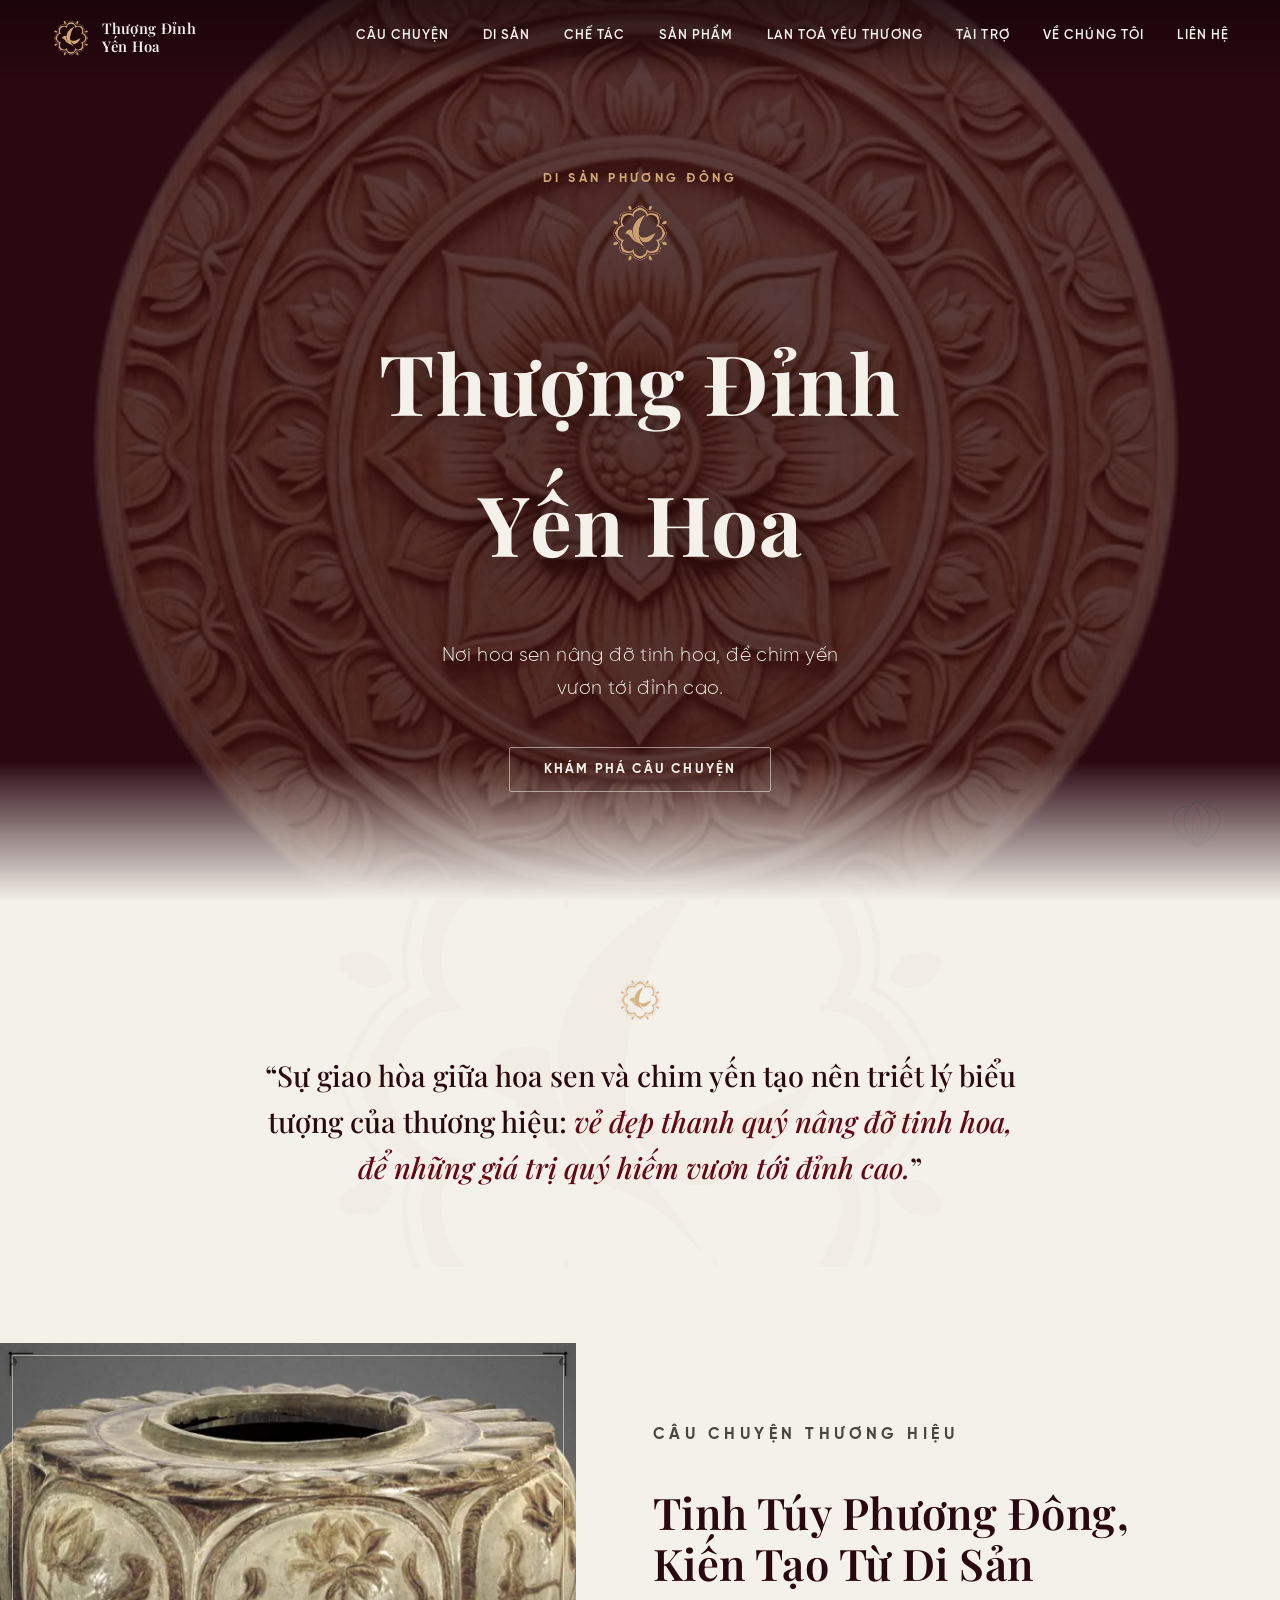
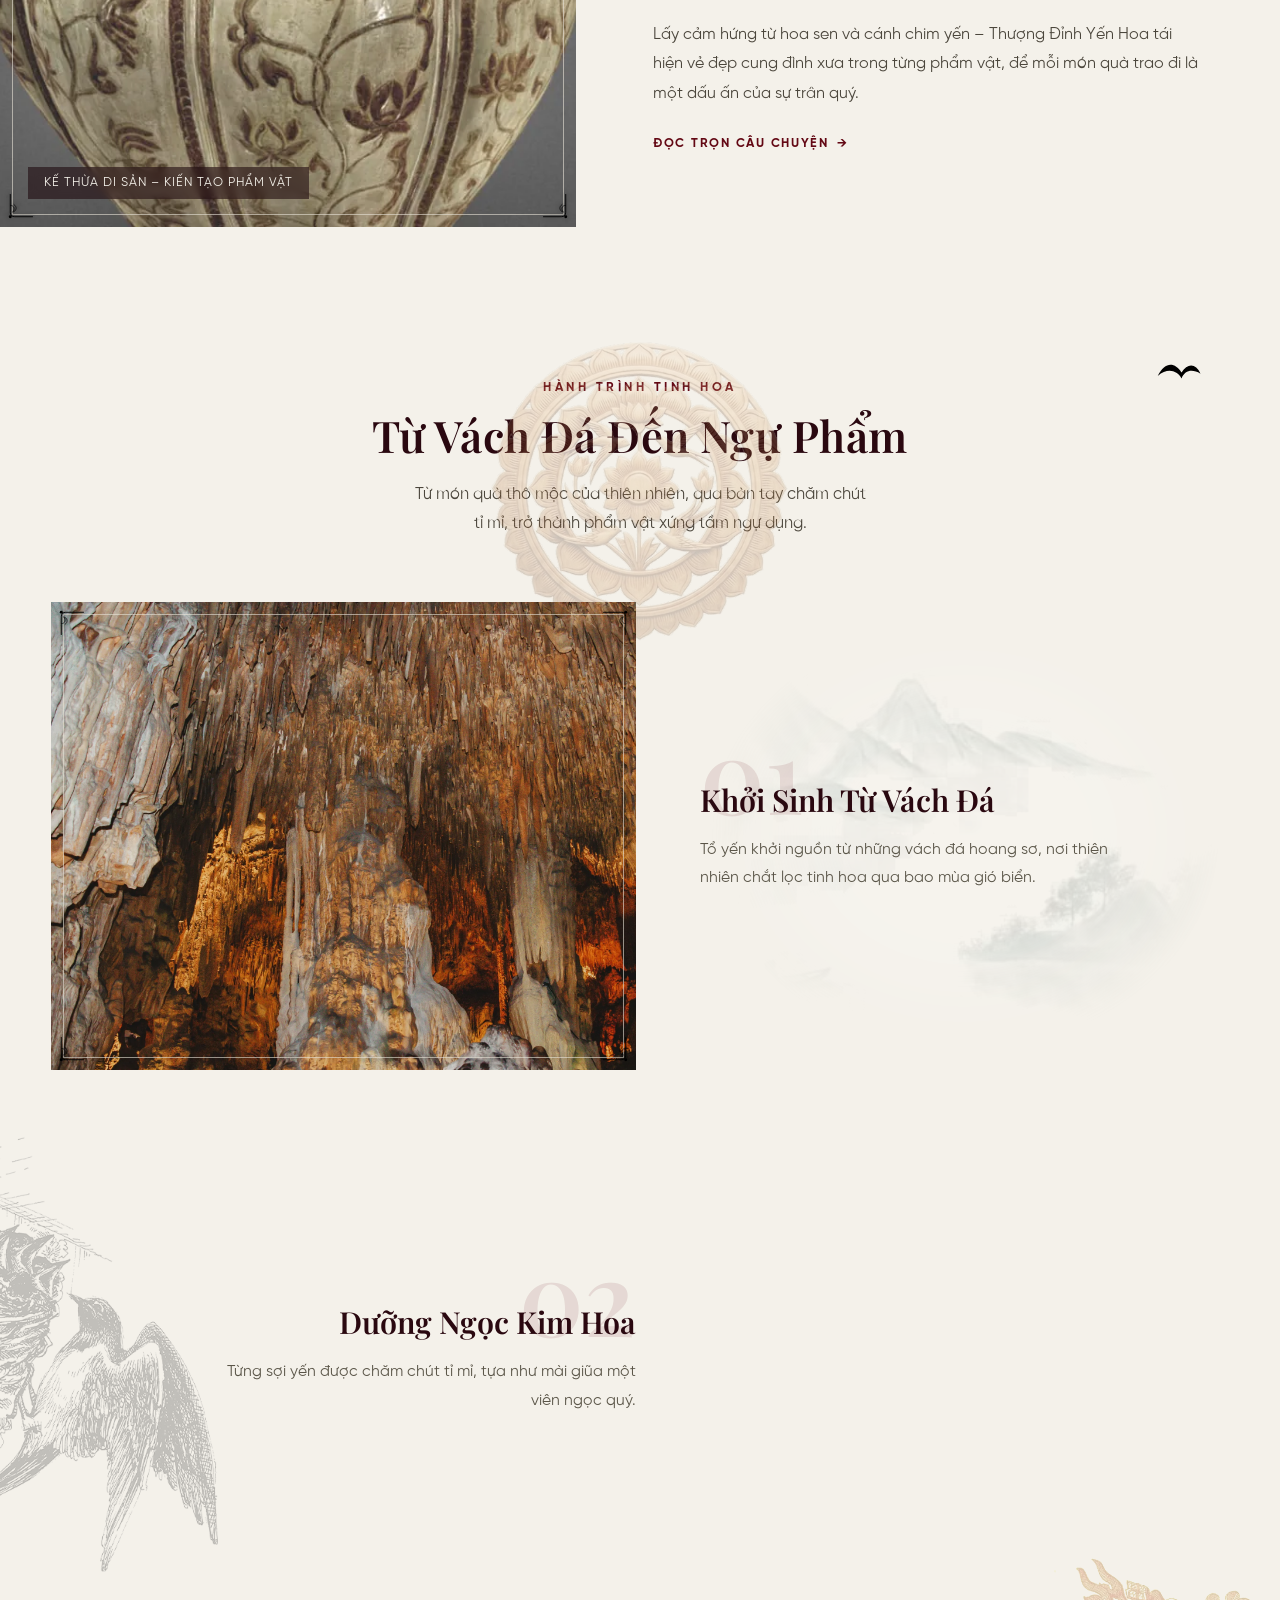
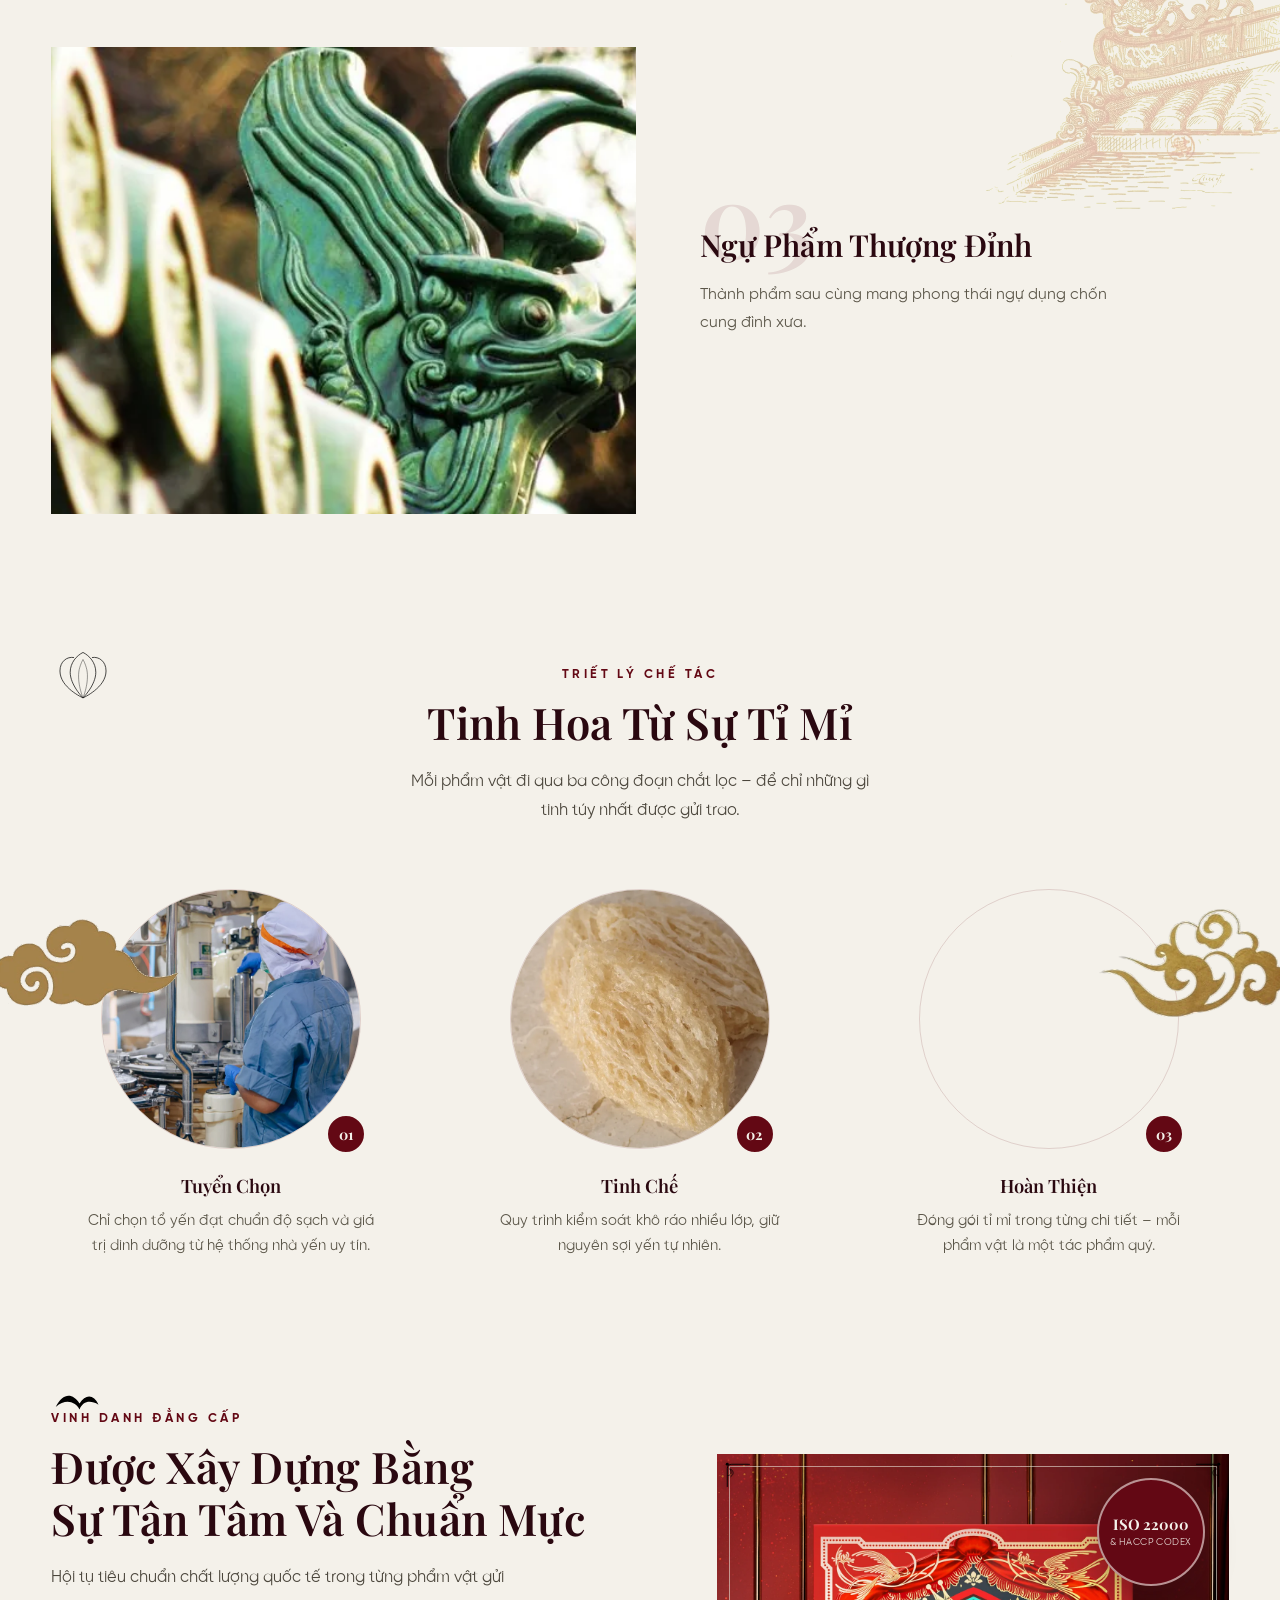
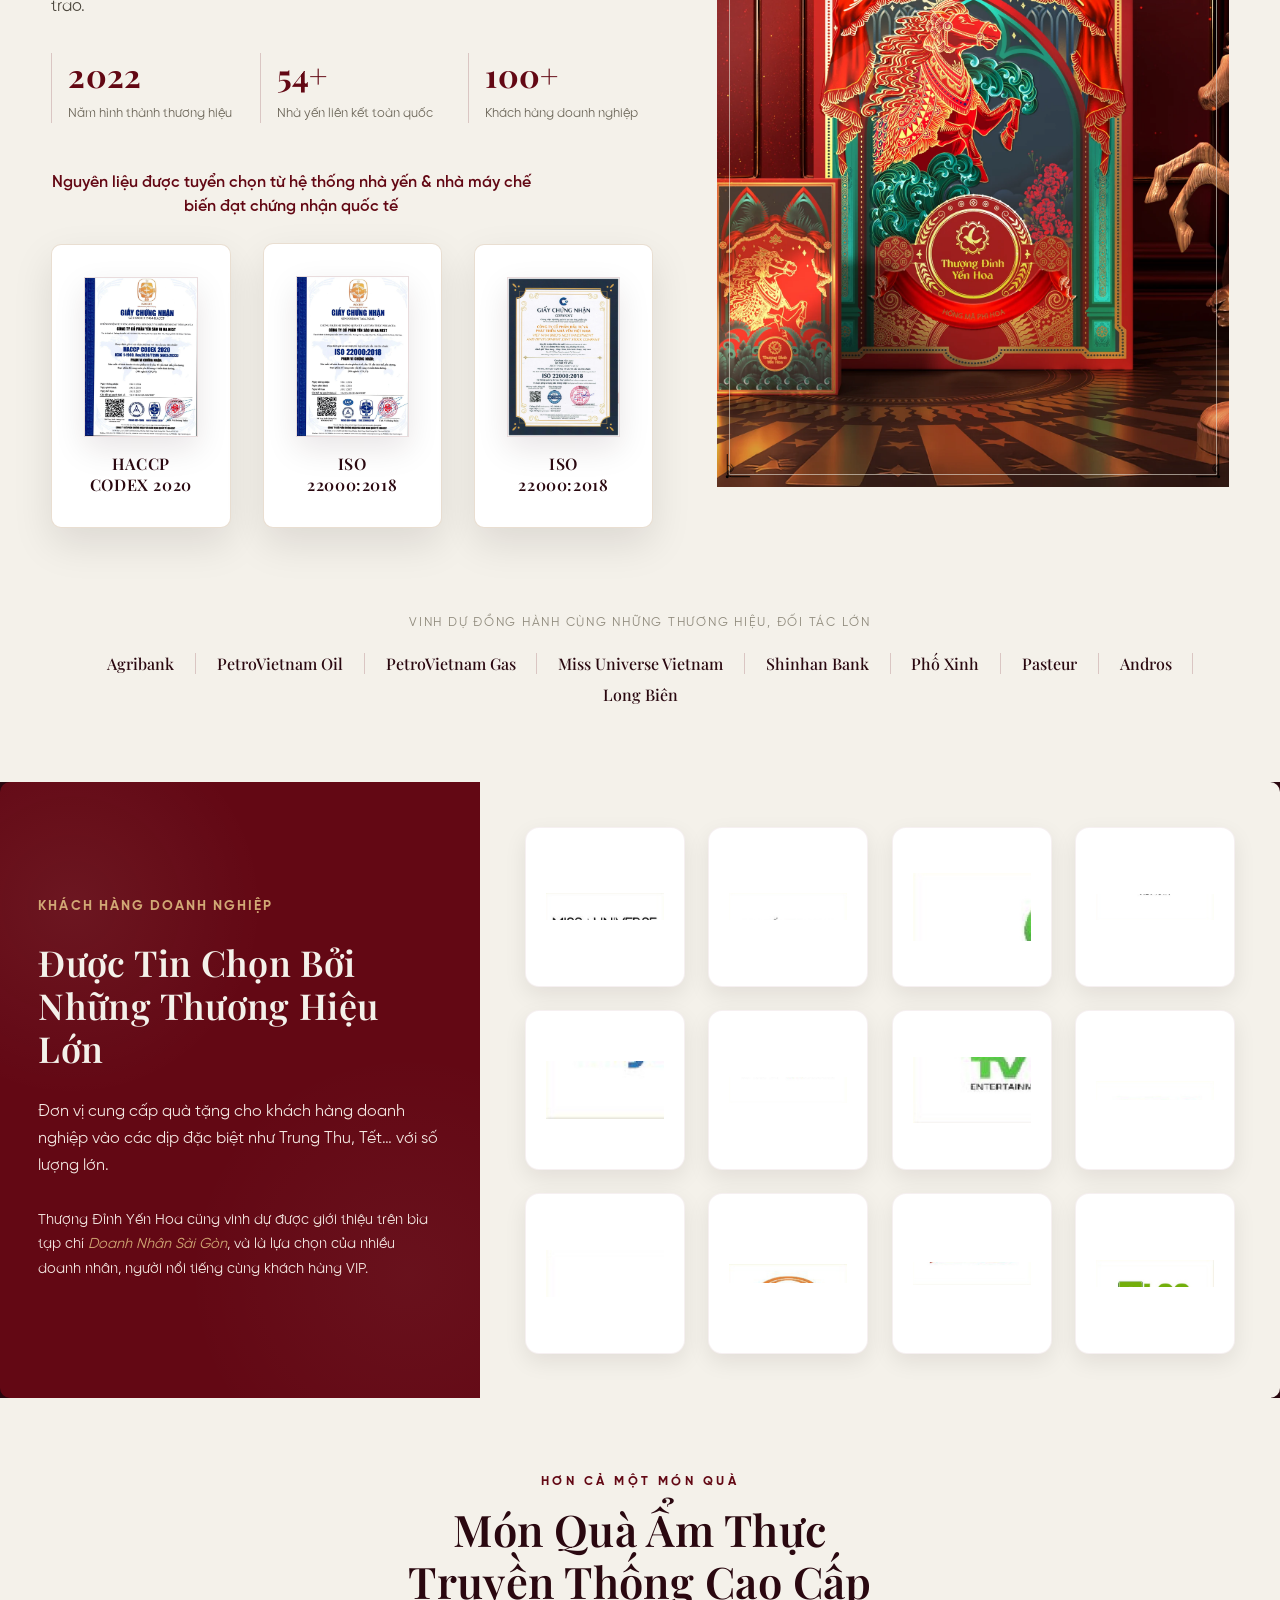
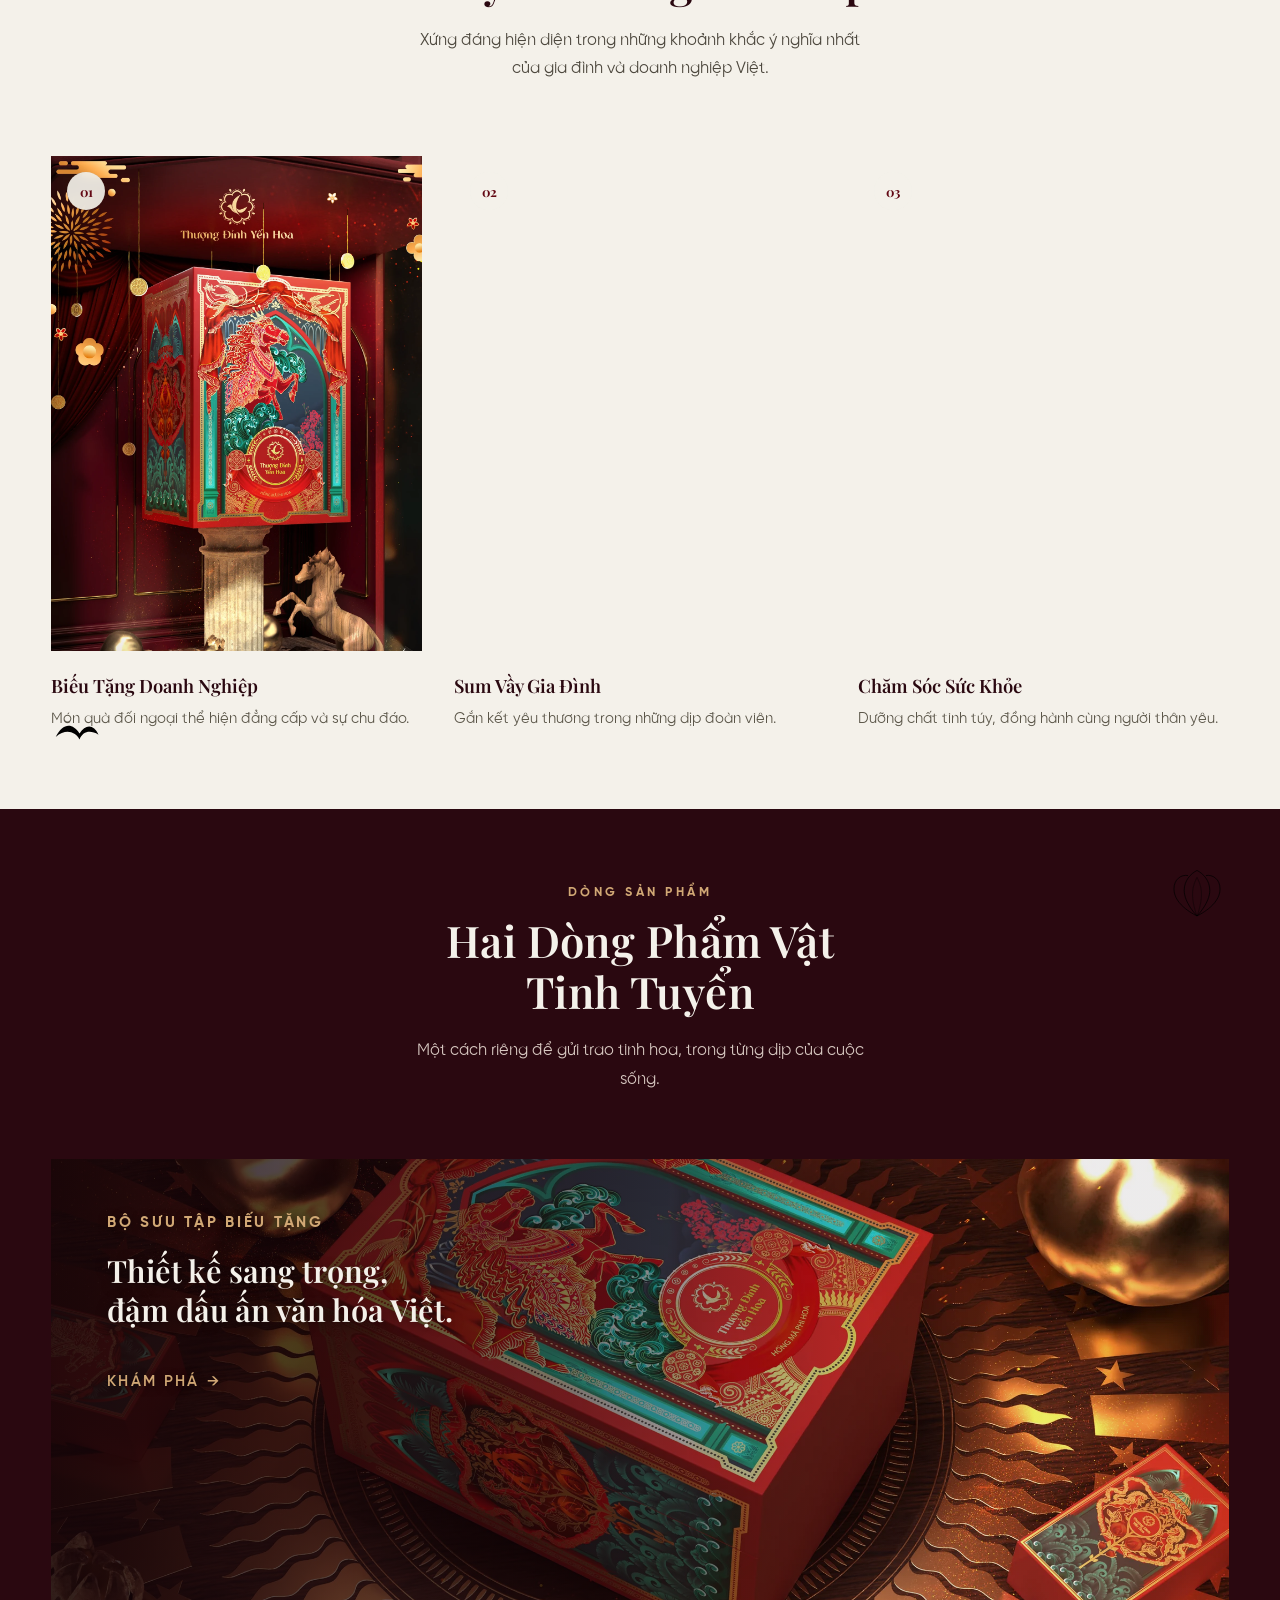
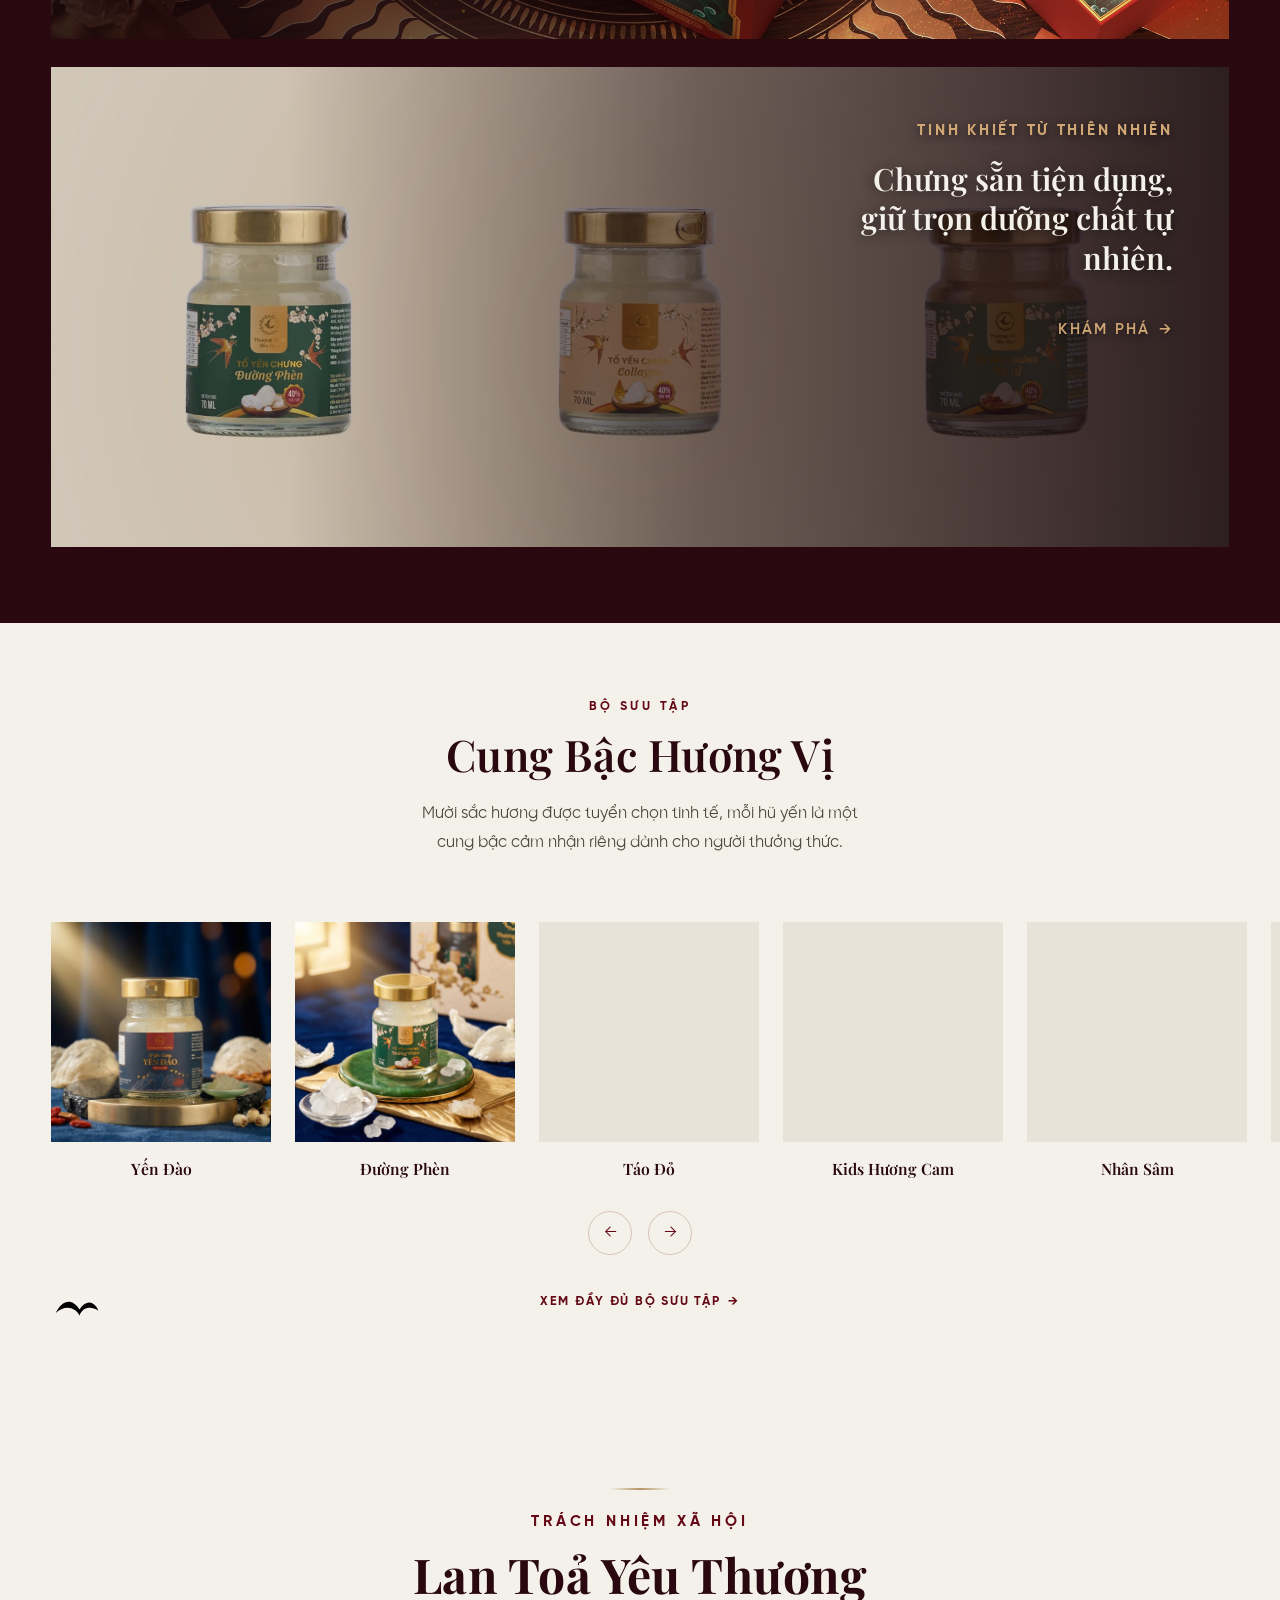
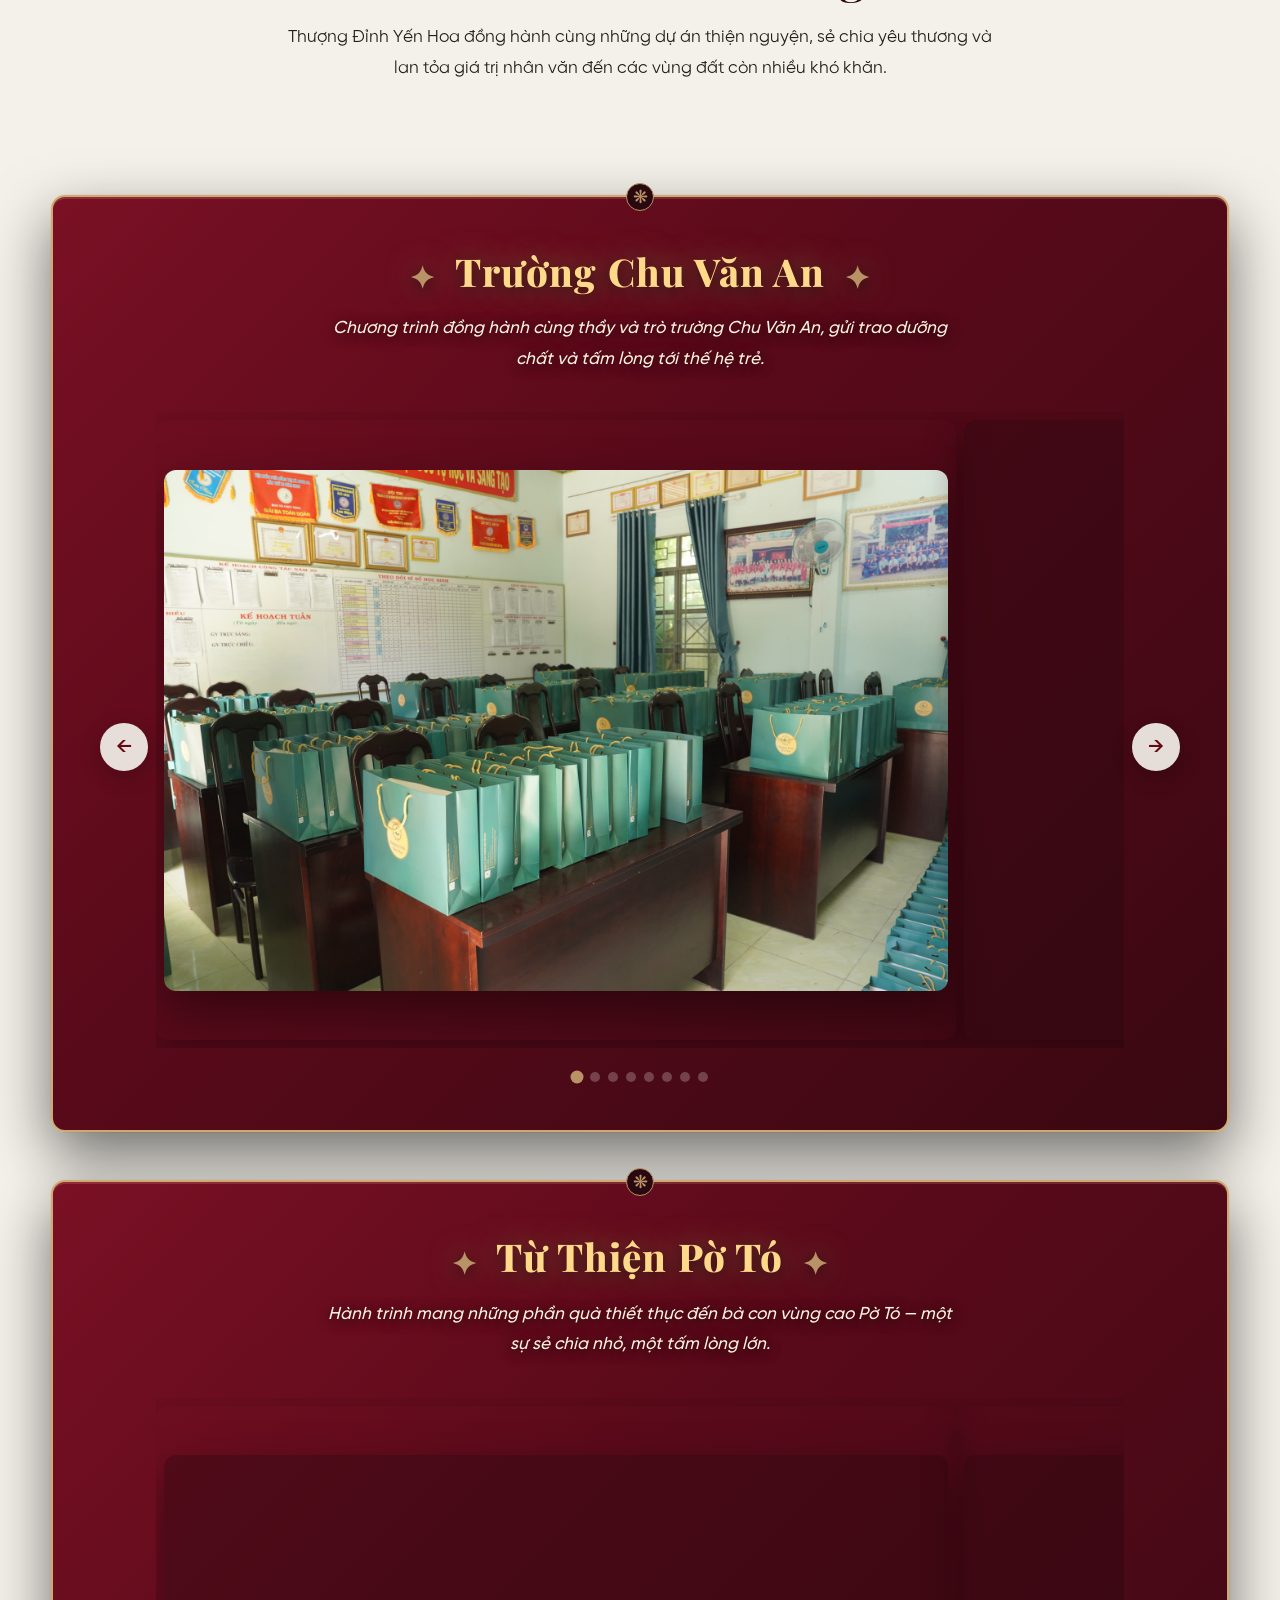
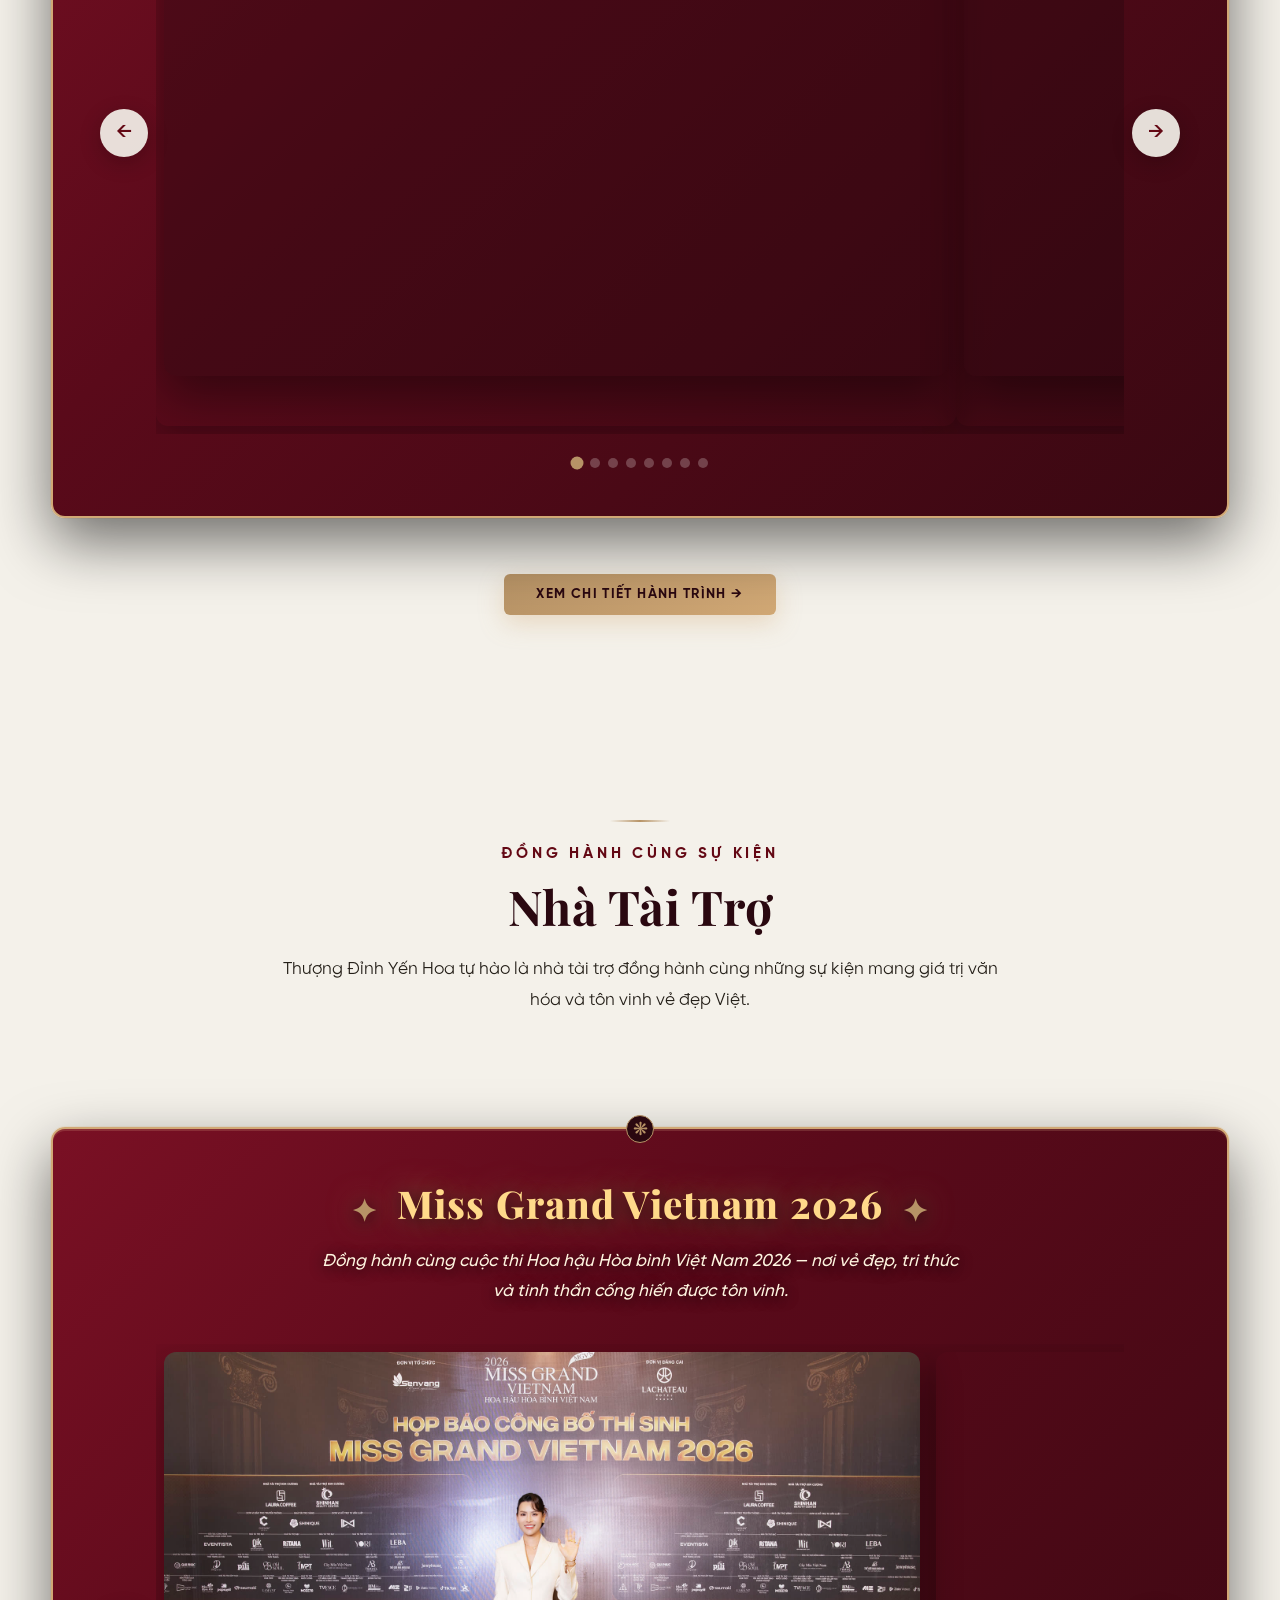
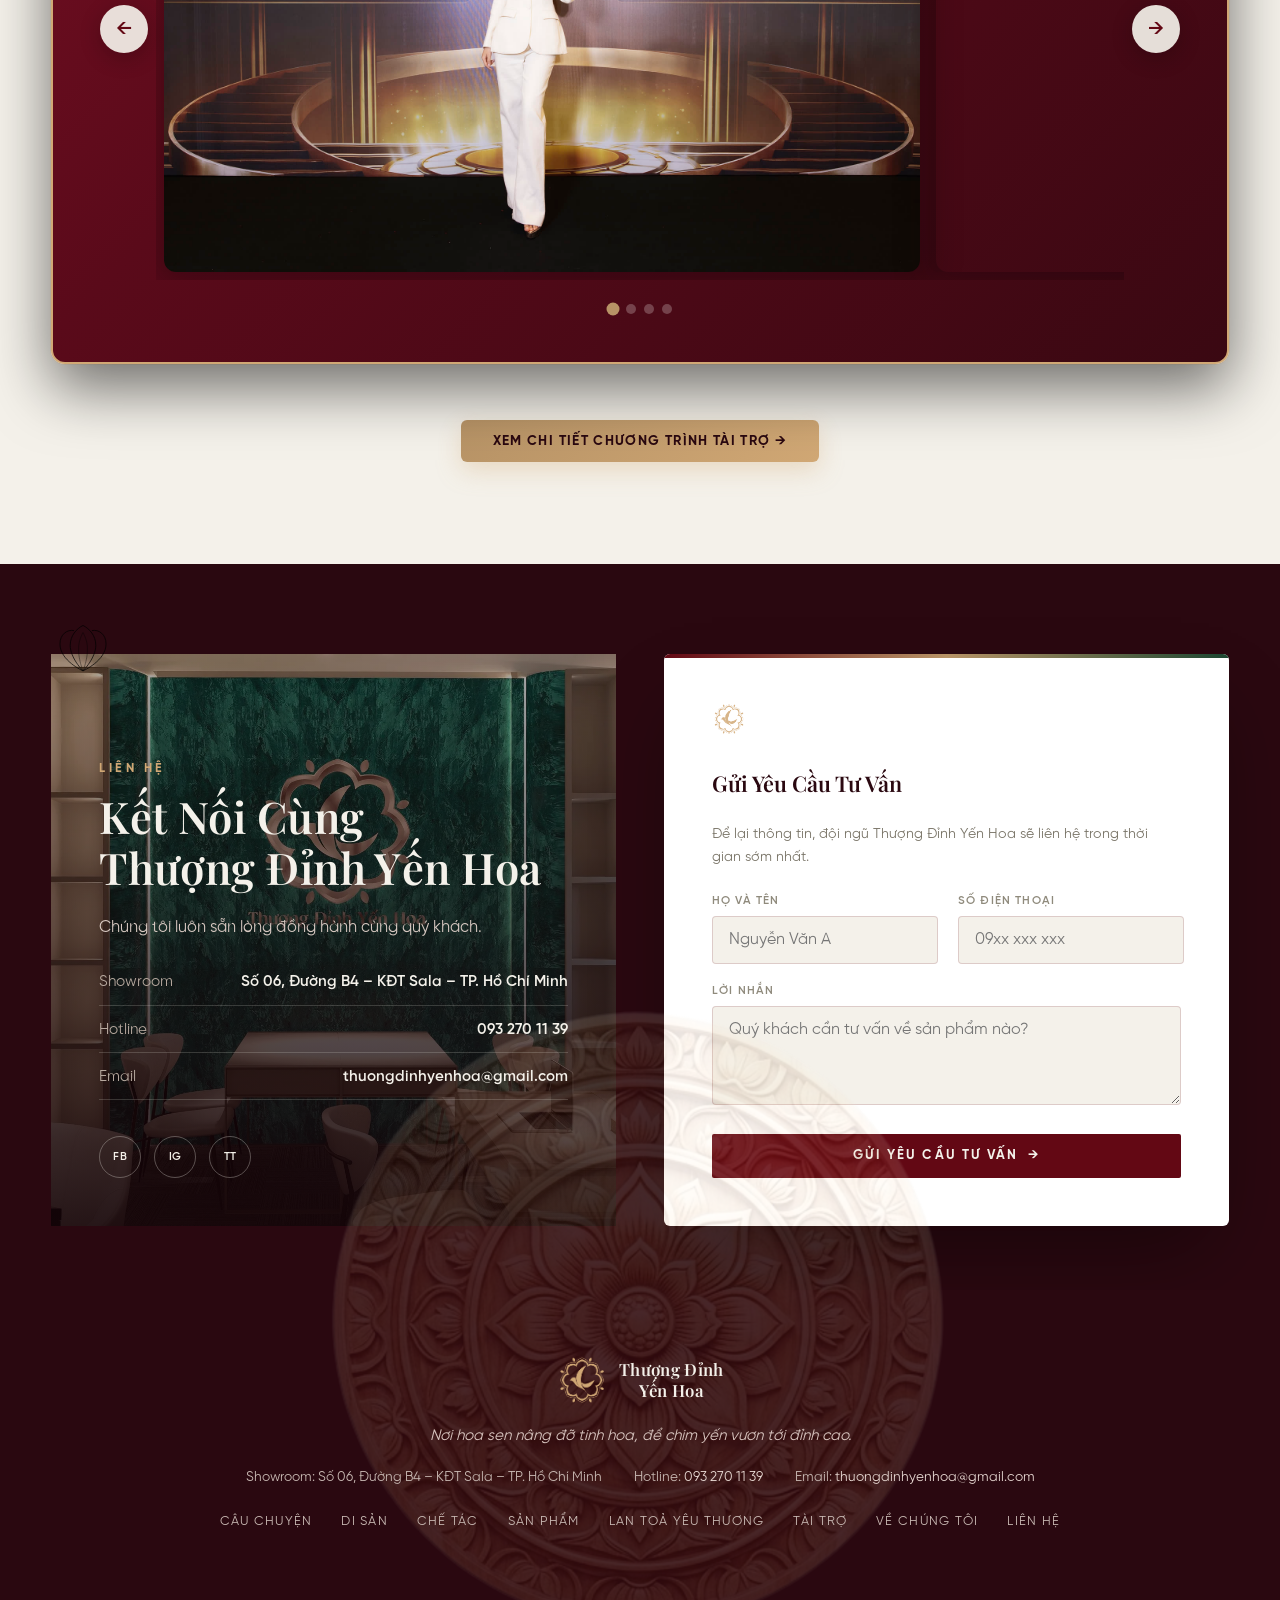
==== commit eb8ec434: "Fix hero lotus src in index.html" ====
--- a/index.html
+++ b/index.html
@@ -56,7 +56,7 @@
   <!-- ============ HERO ============ -->
   <section class="hero hero--dark">
     <div class="trong-dong-bg-wrap hero__pattern" aria-hidden="true">
-      <img decoding="async" src="assets/images/hero-lotus.webp" alt="" class="rotating-trong-dong">
+      <img decoding="async" src="assets/images/hero-lotus.png" alt="" class="rotating-trong-dong">
     </div>
 
     <div class="hero__birds" aria-hidden="true">
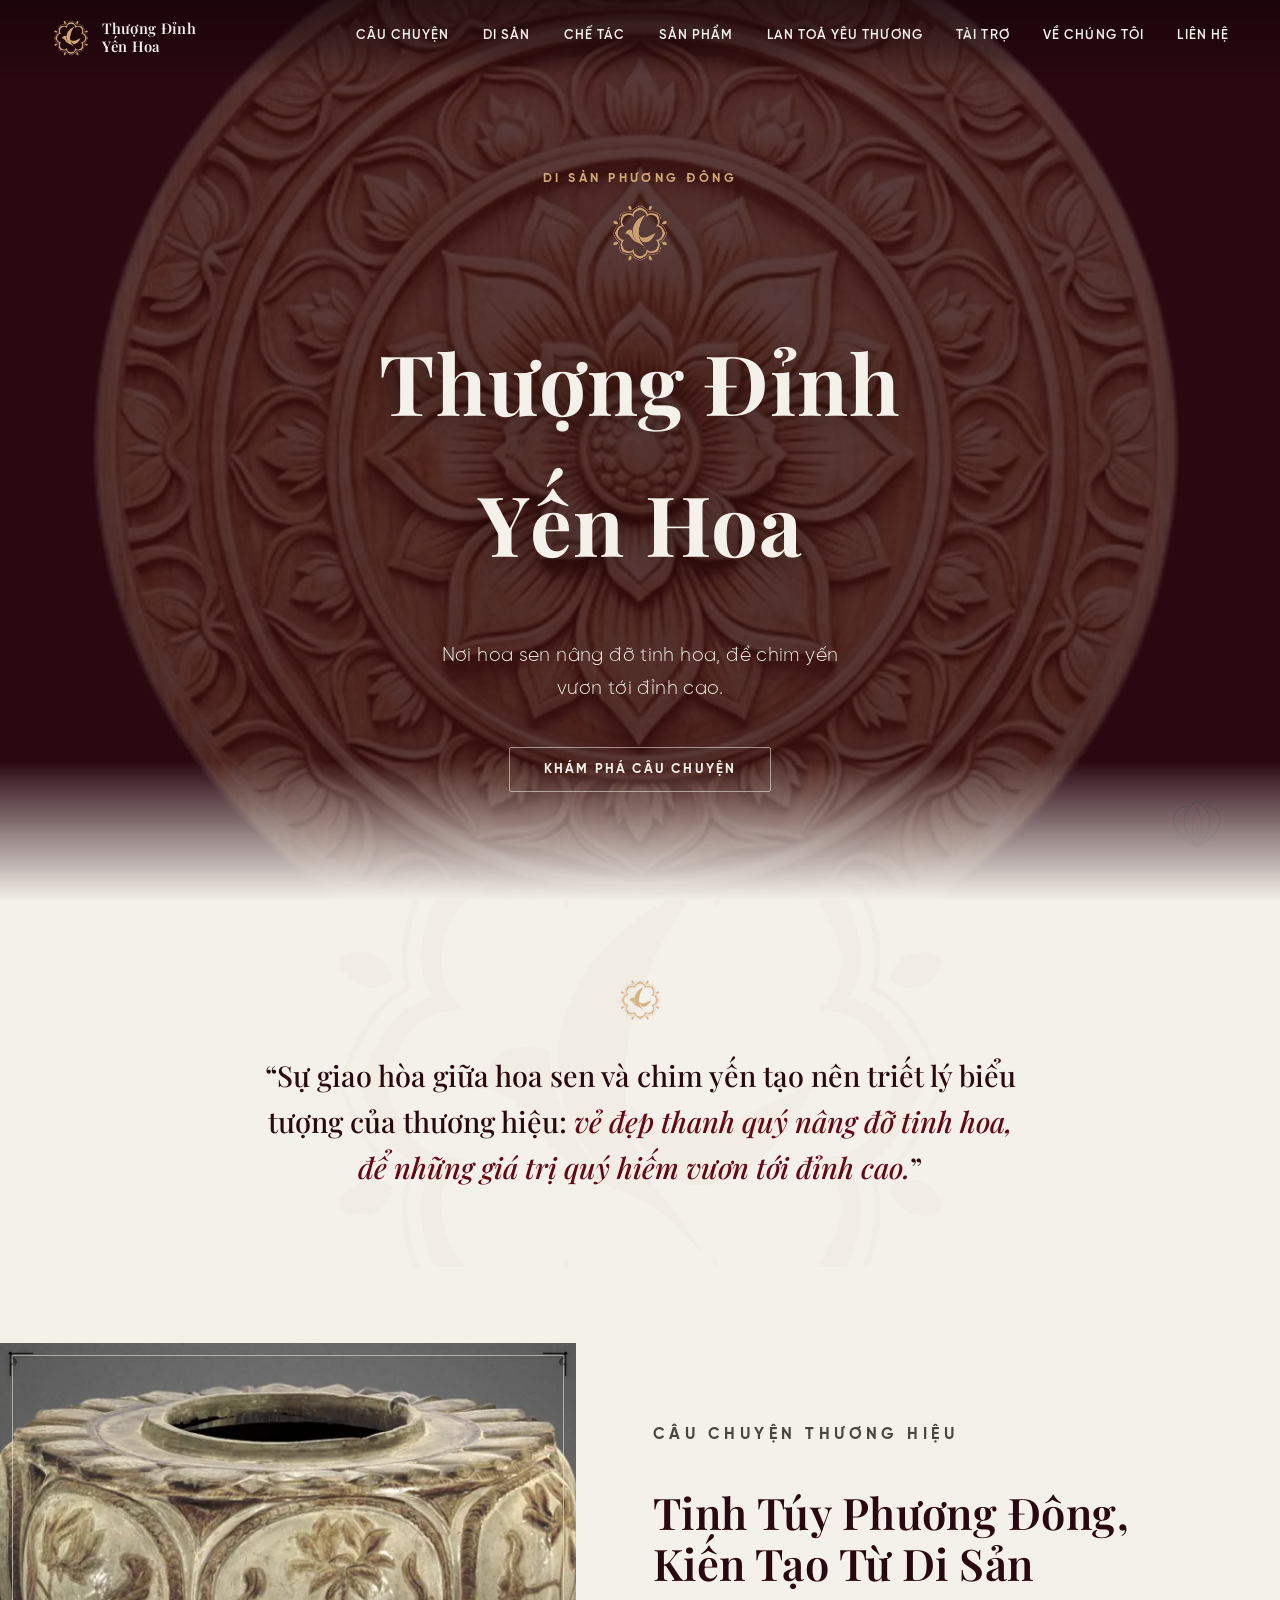
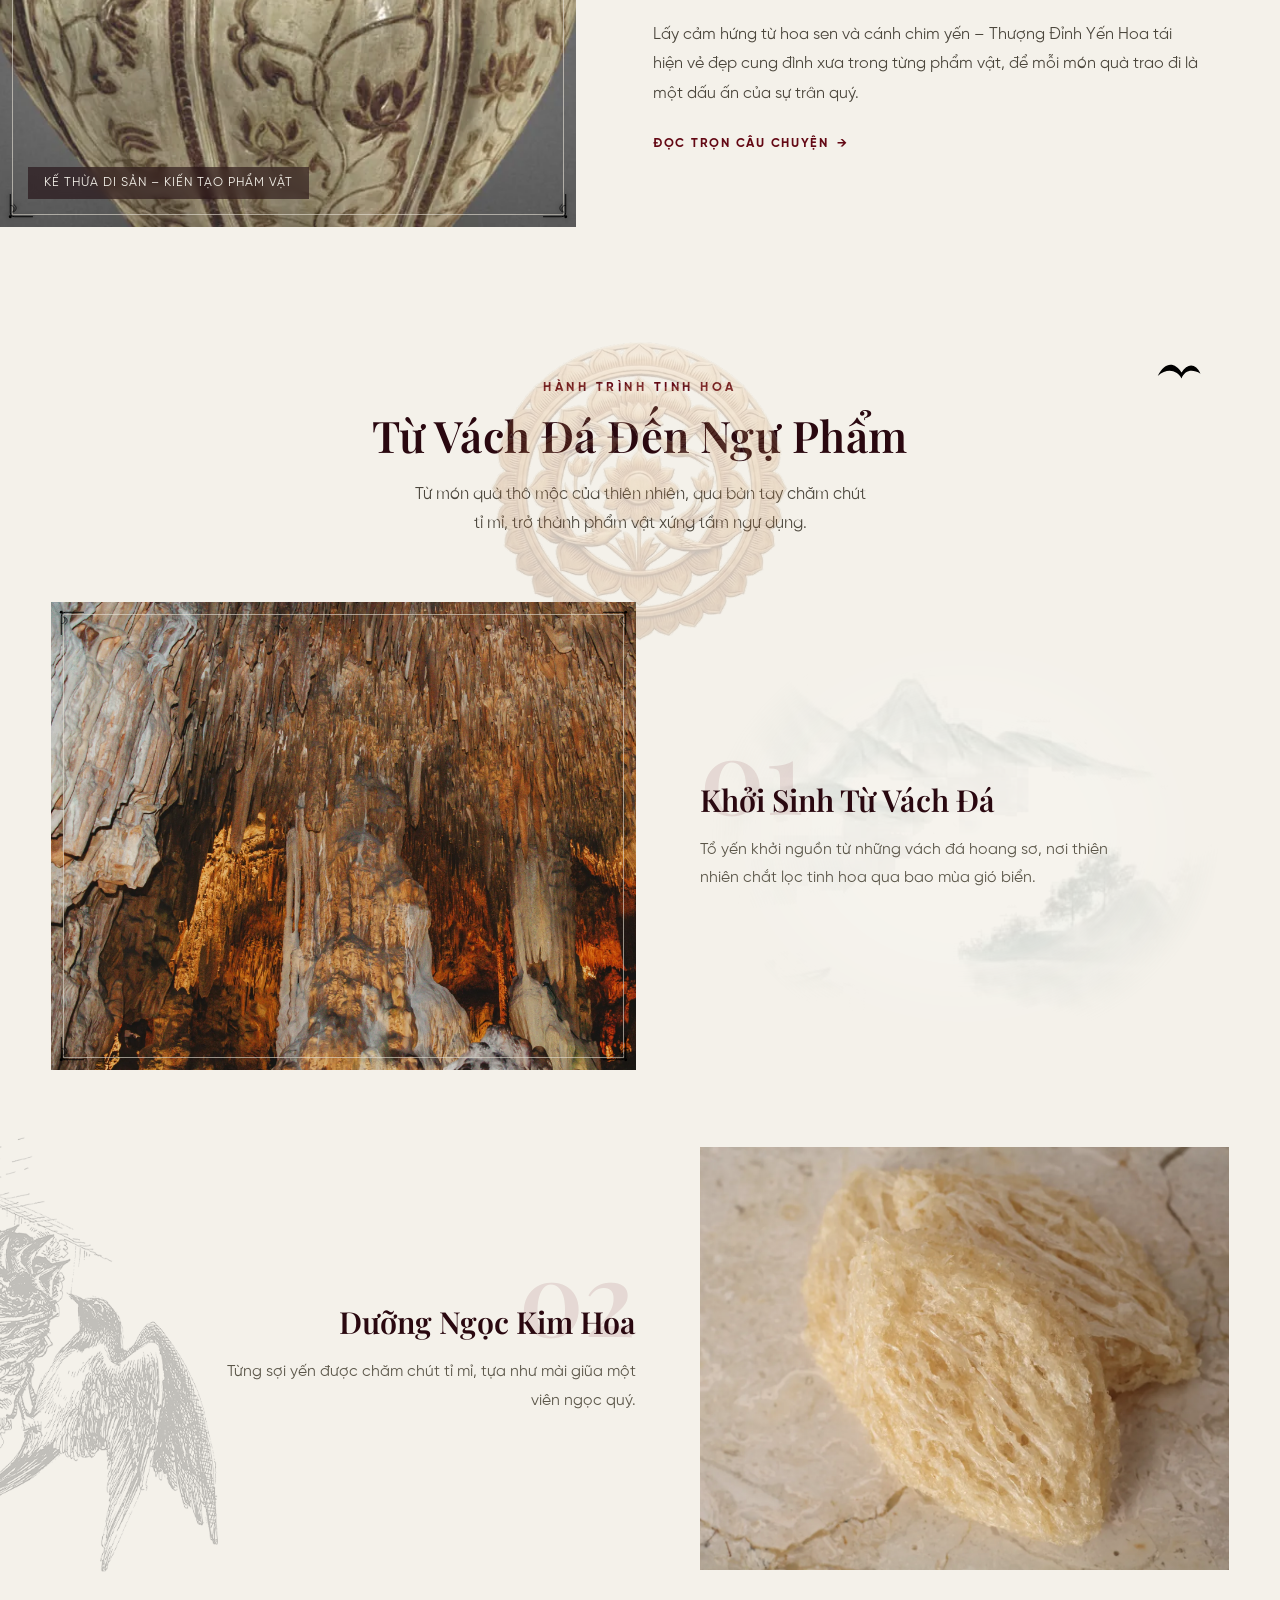
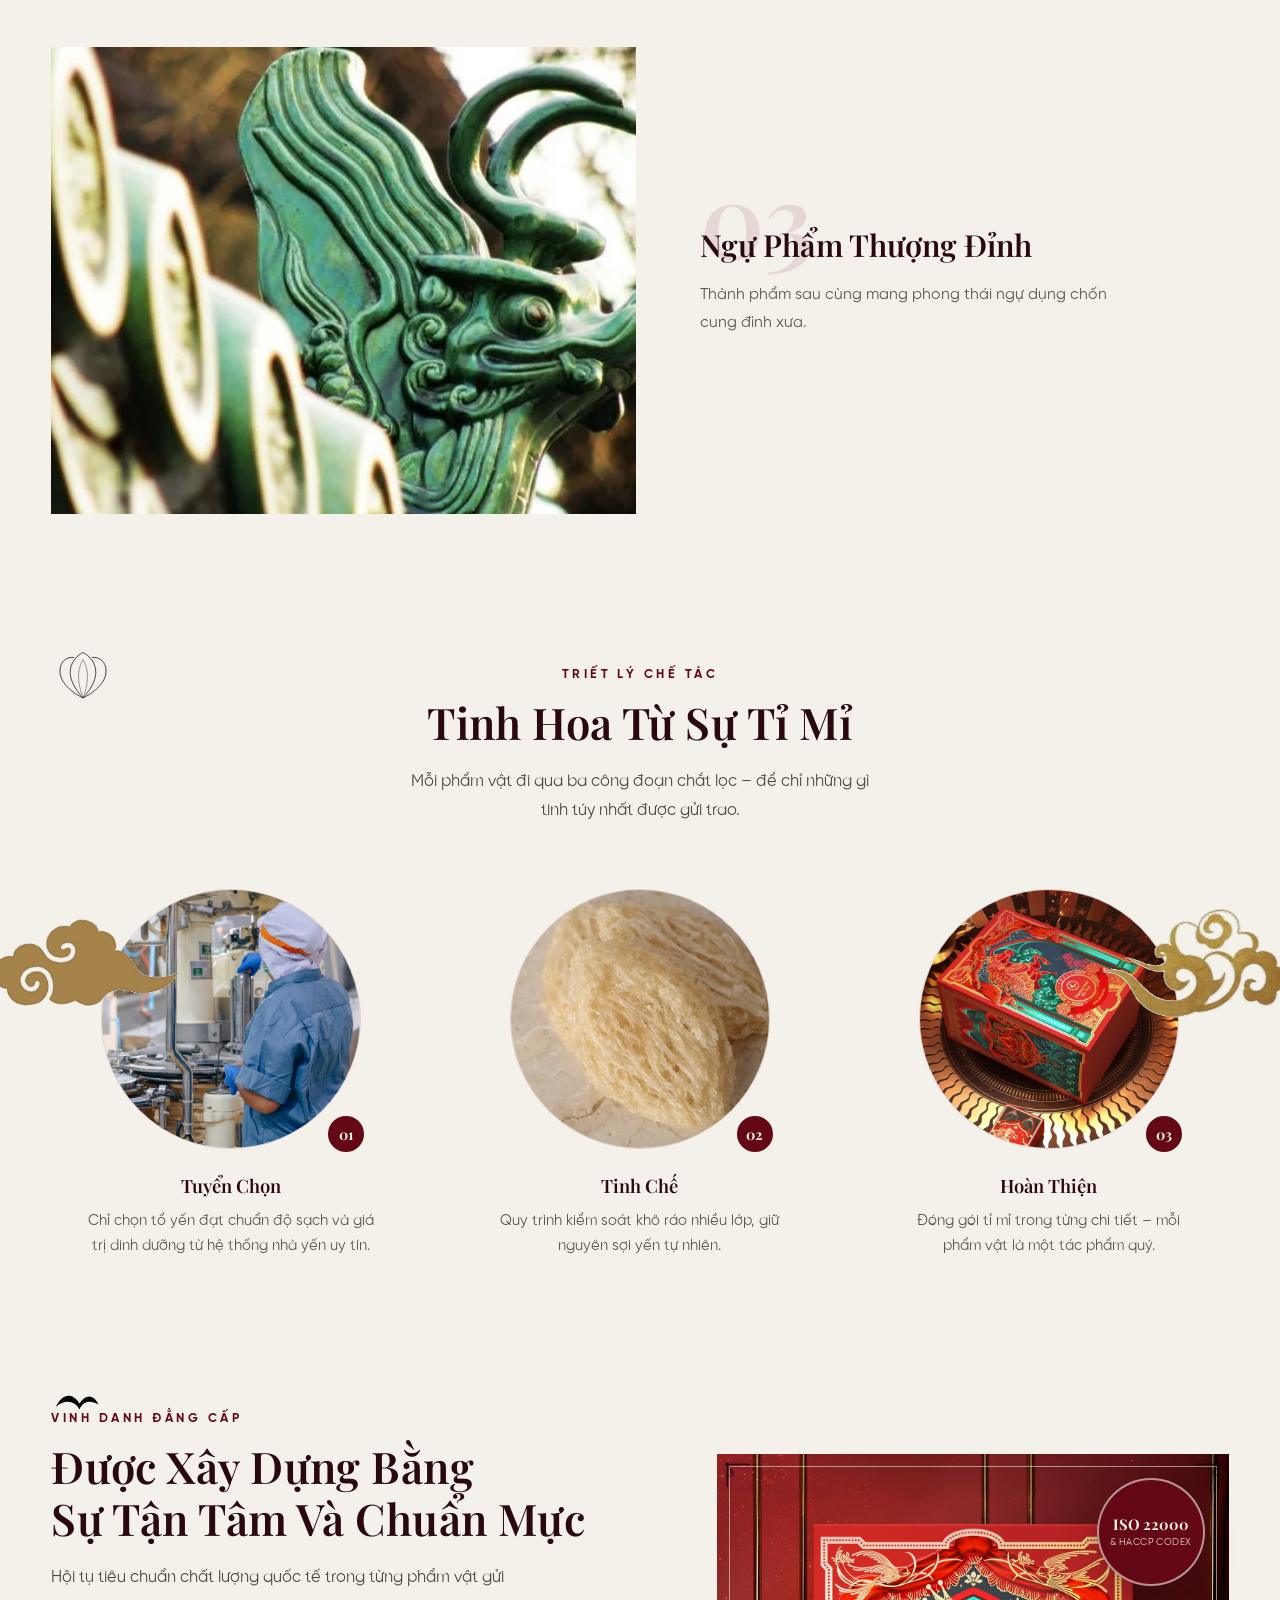
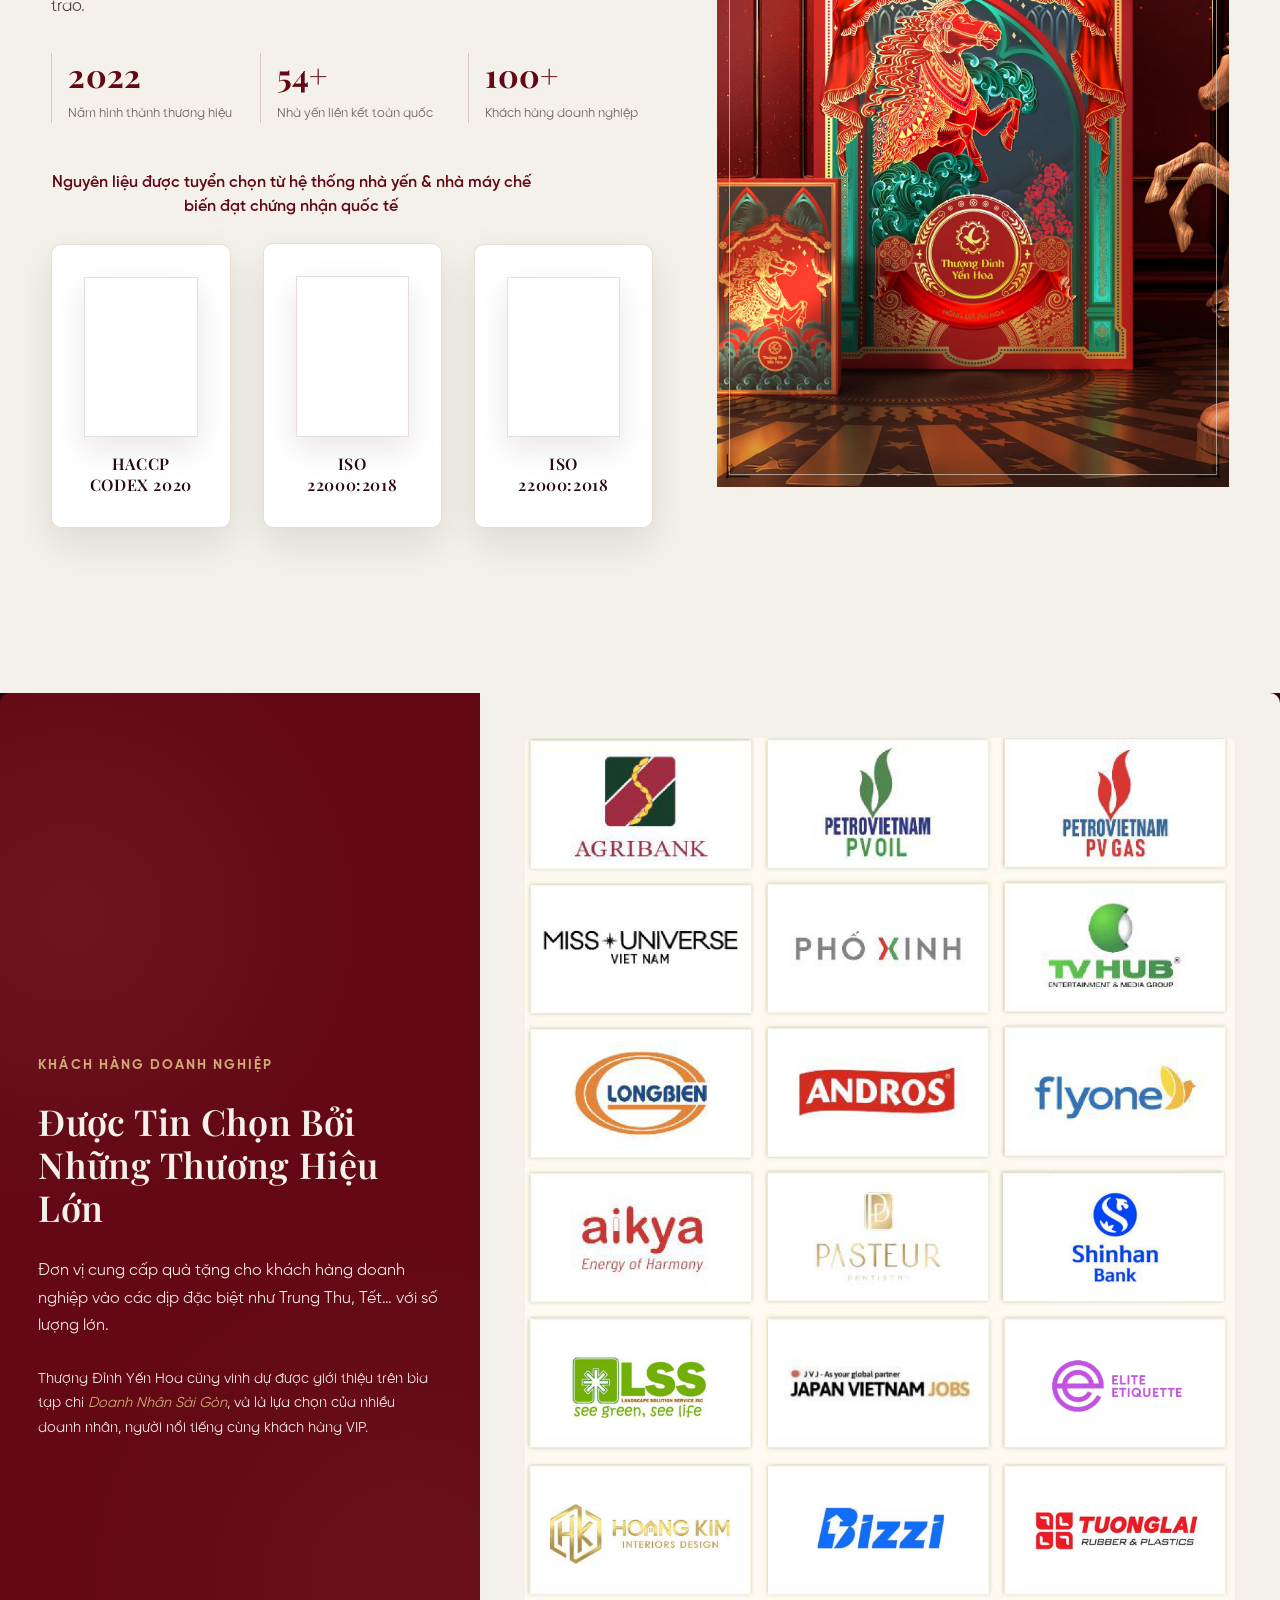
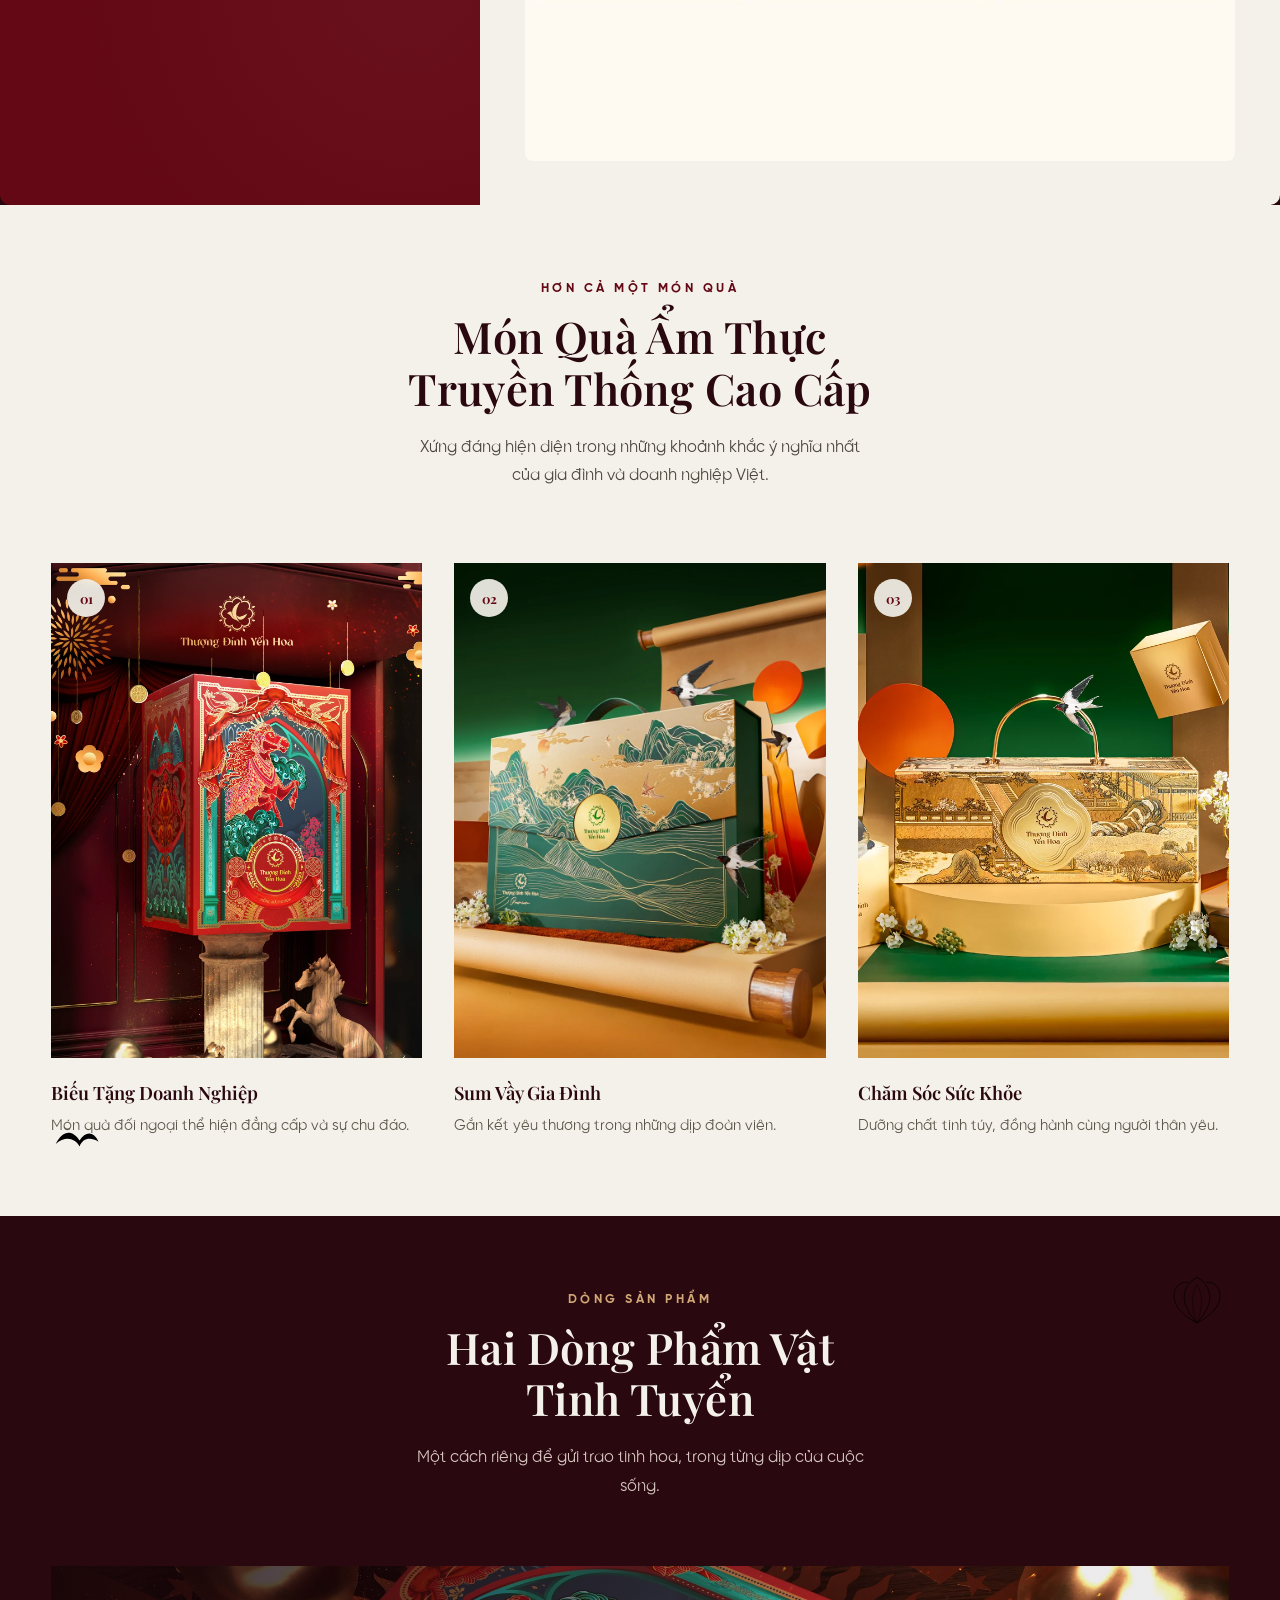
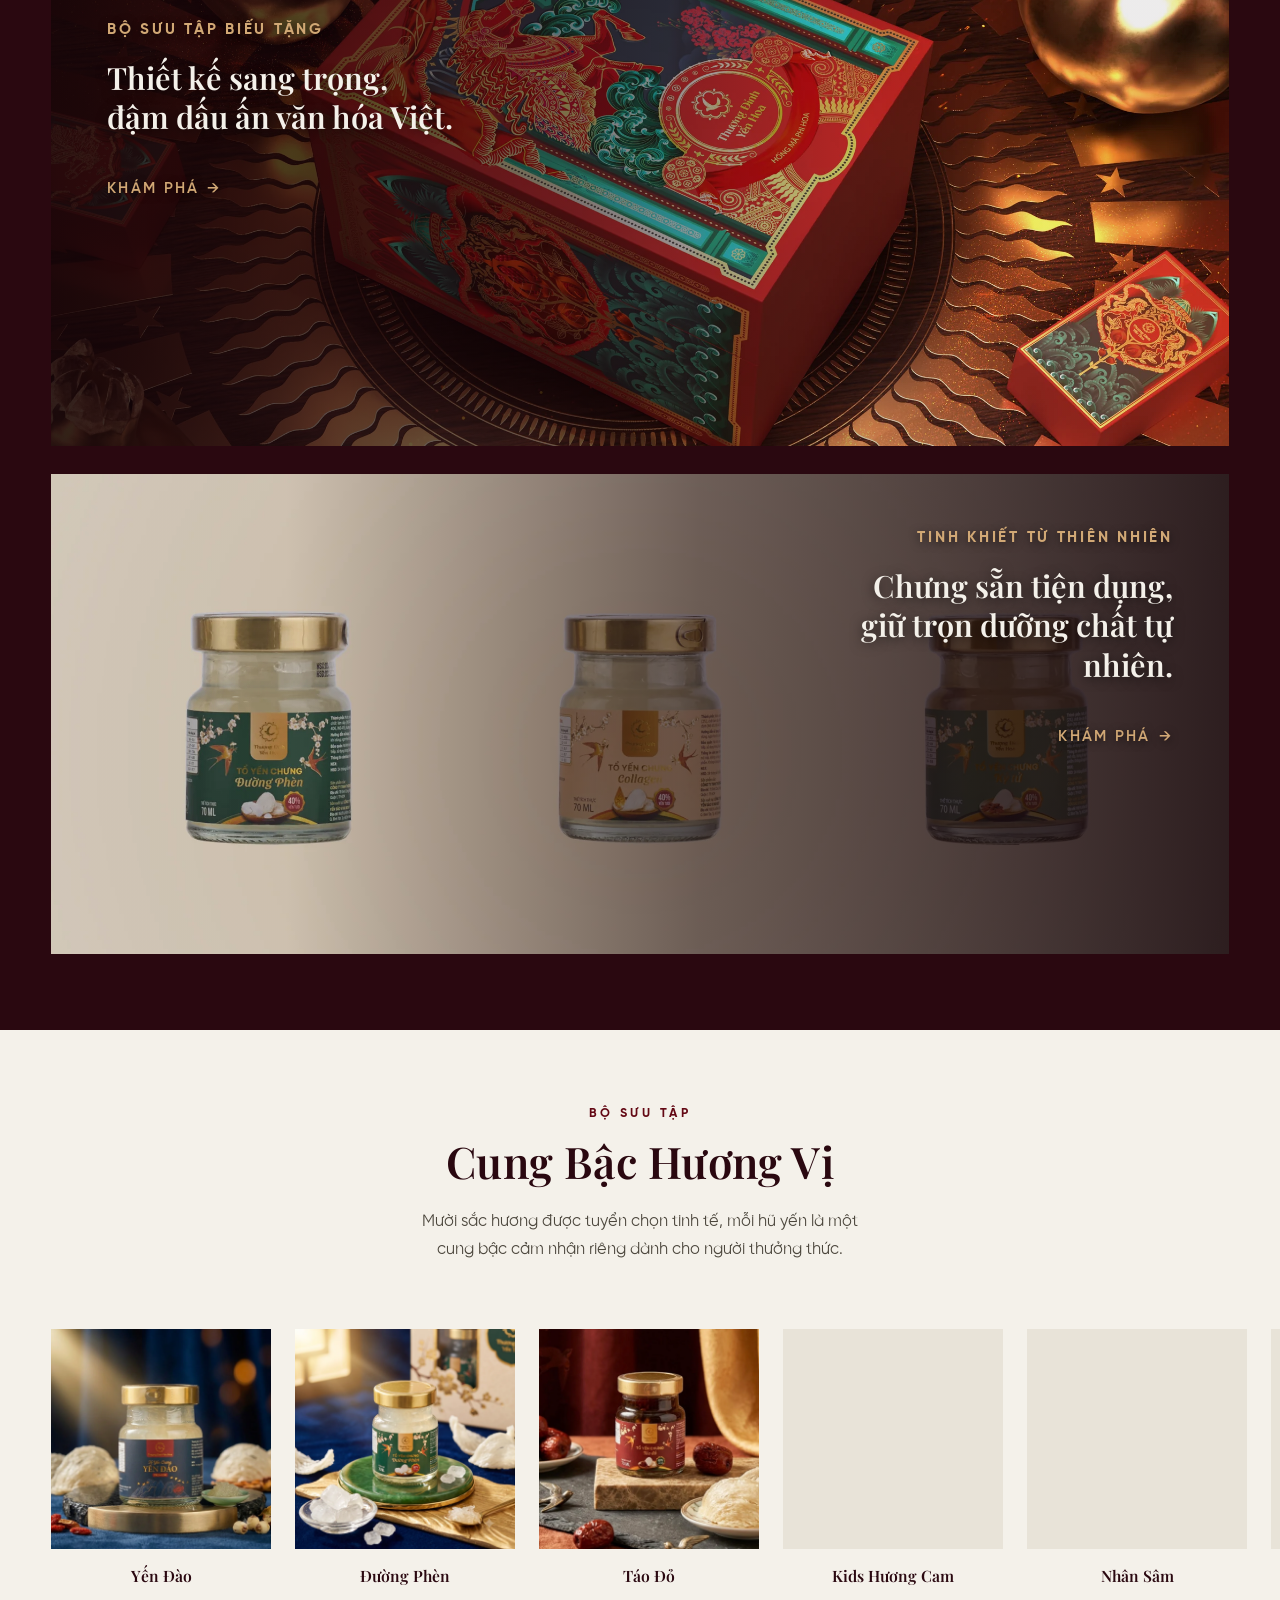
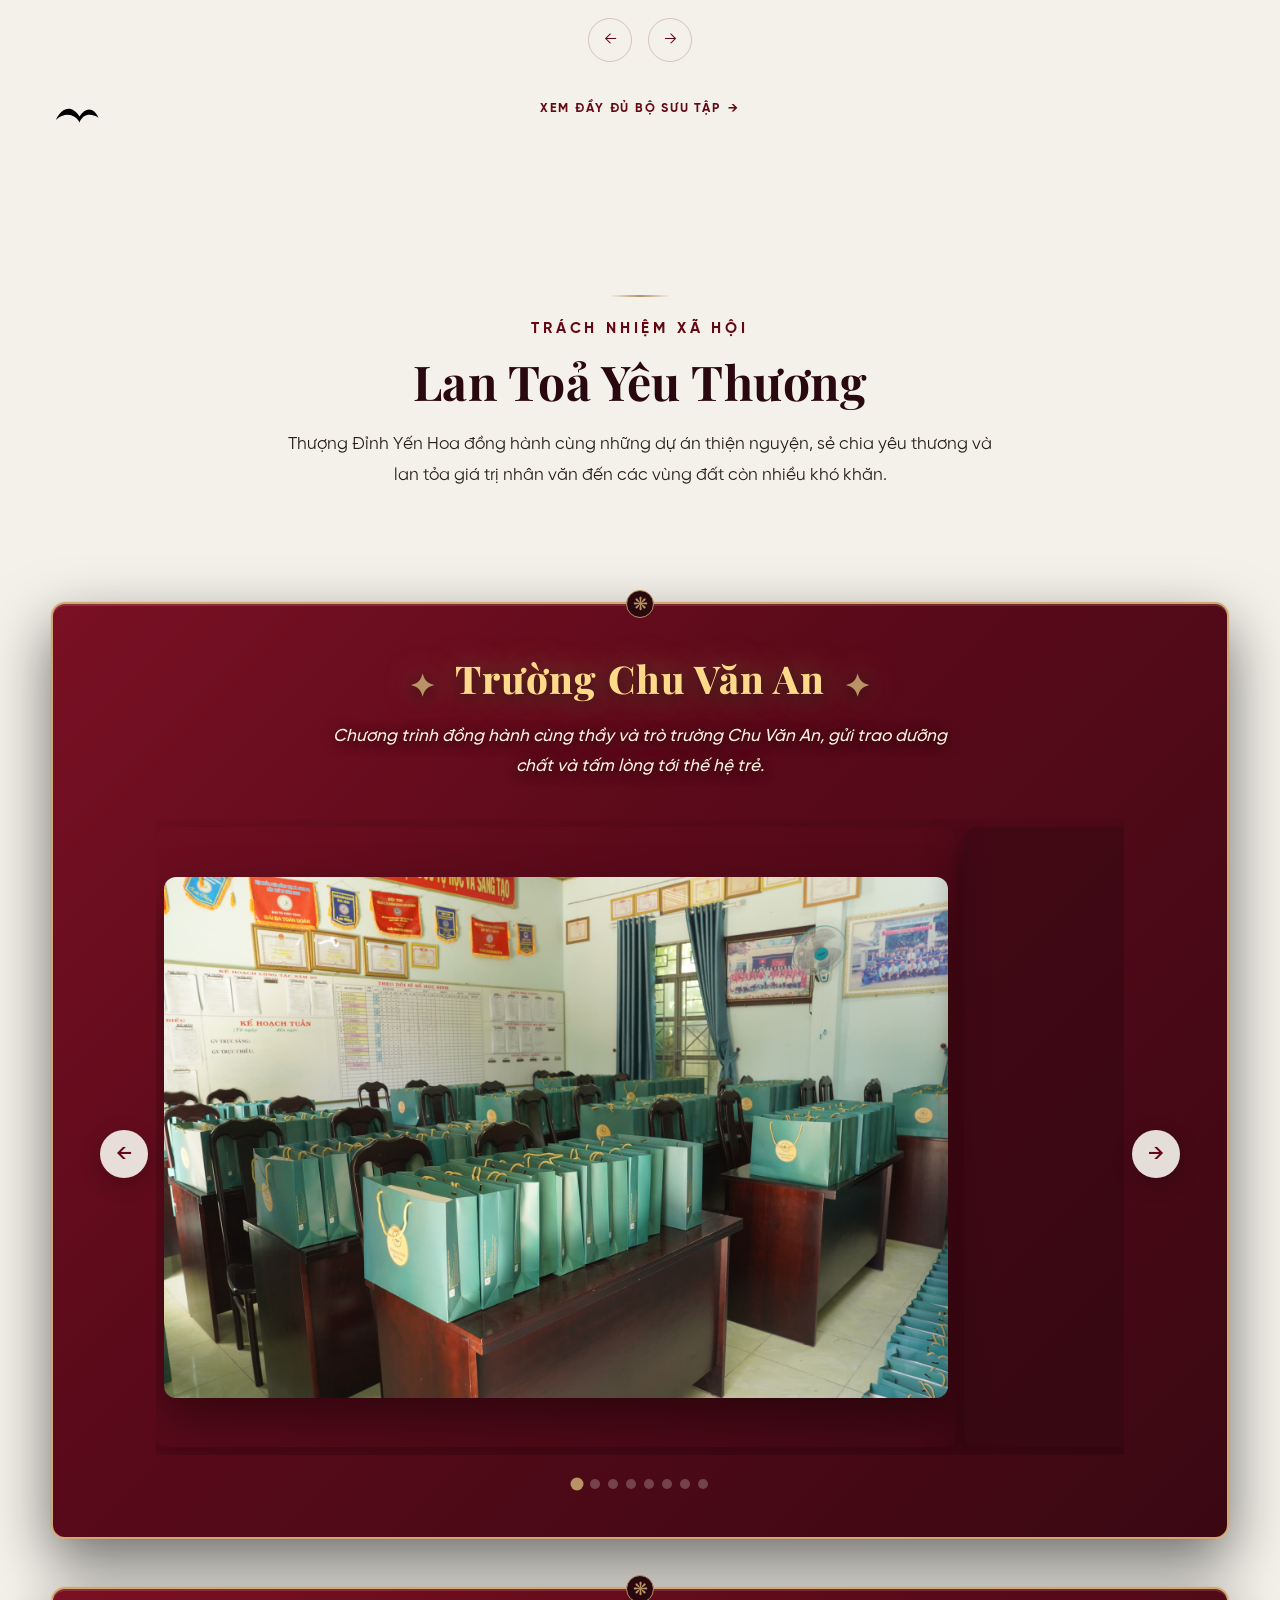
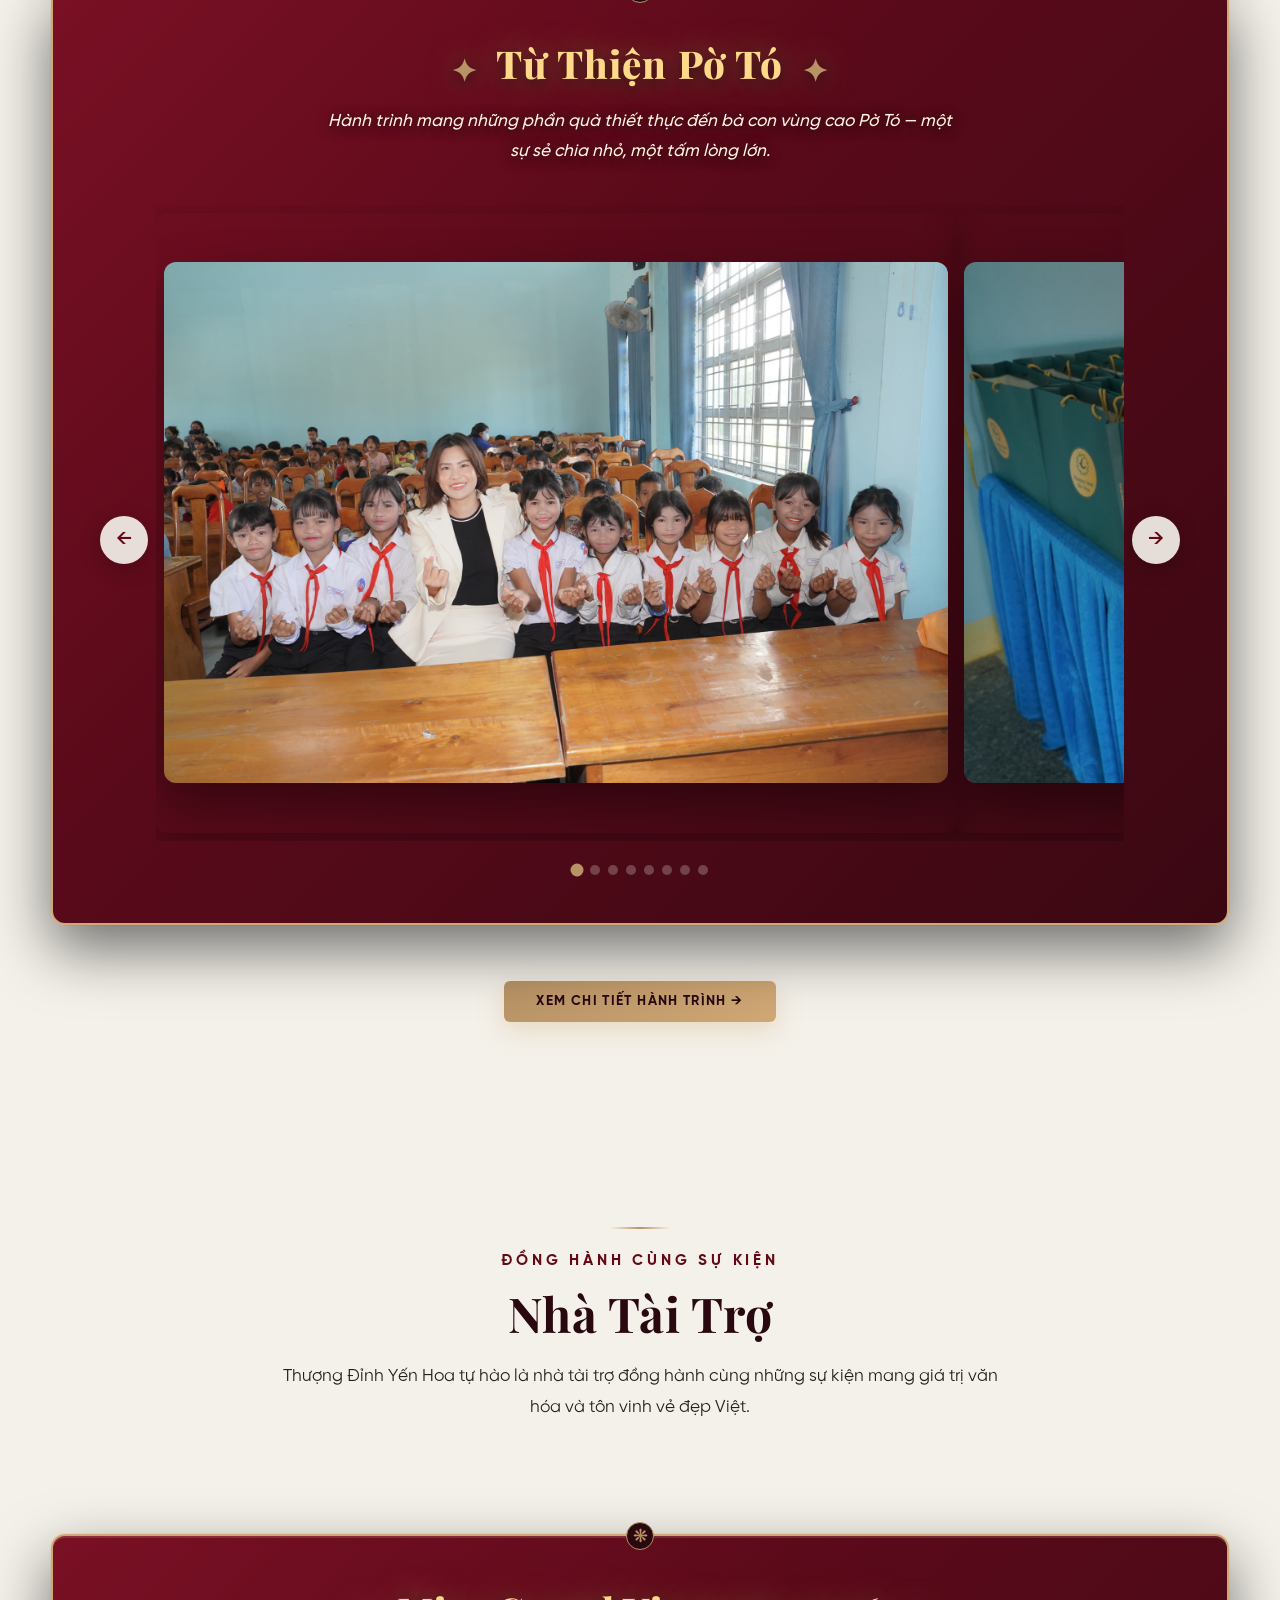
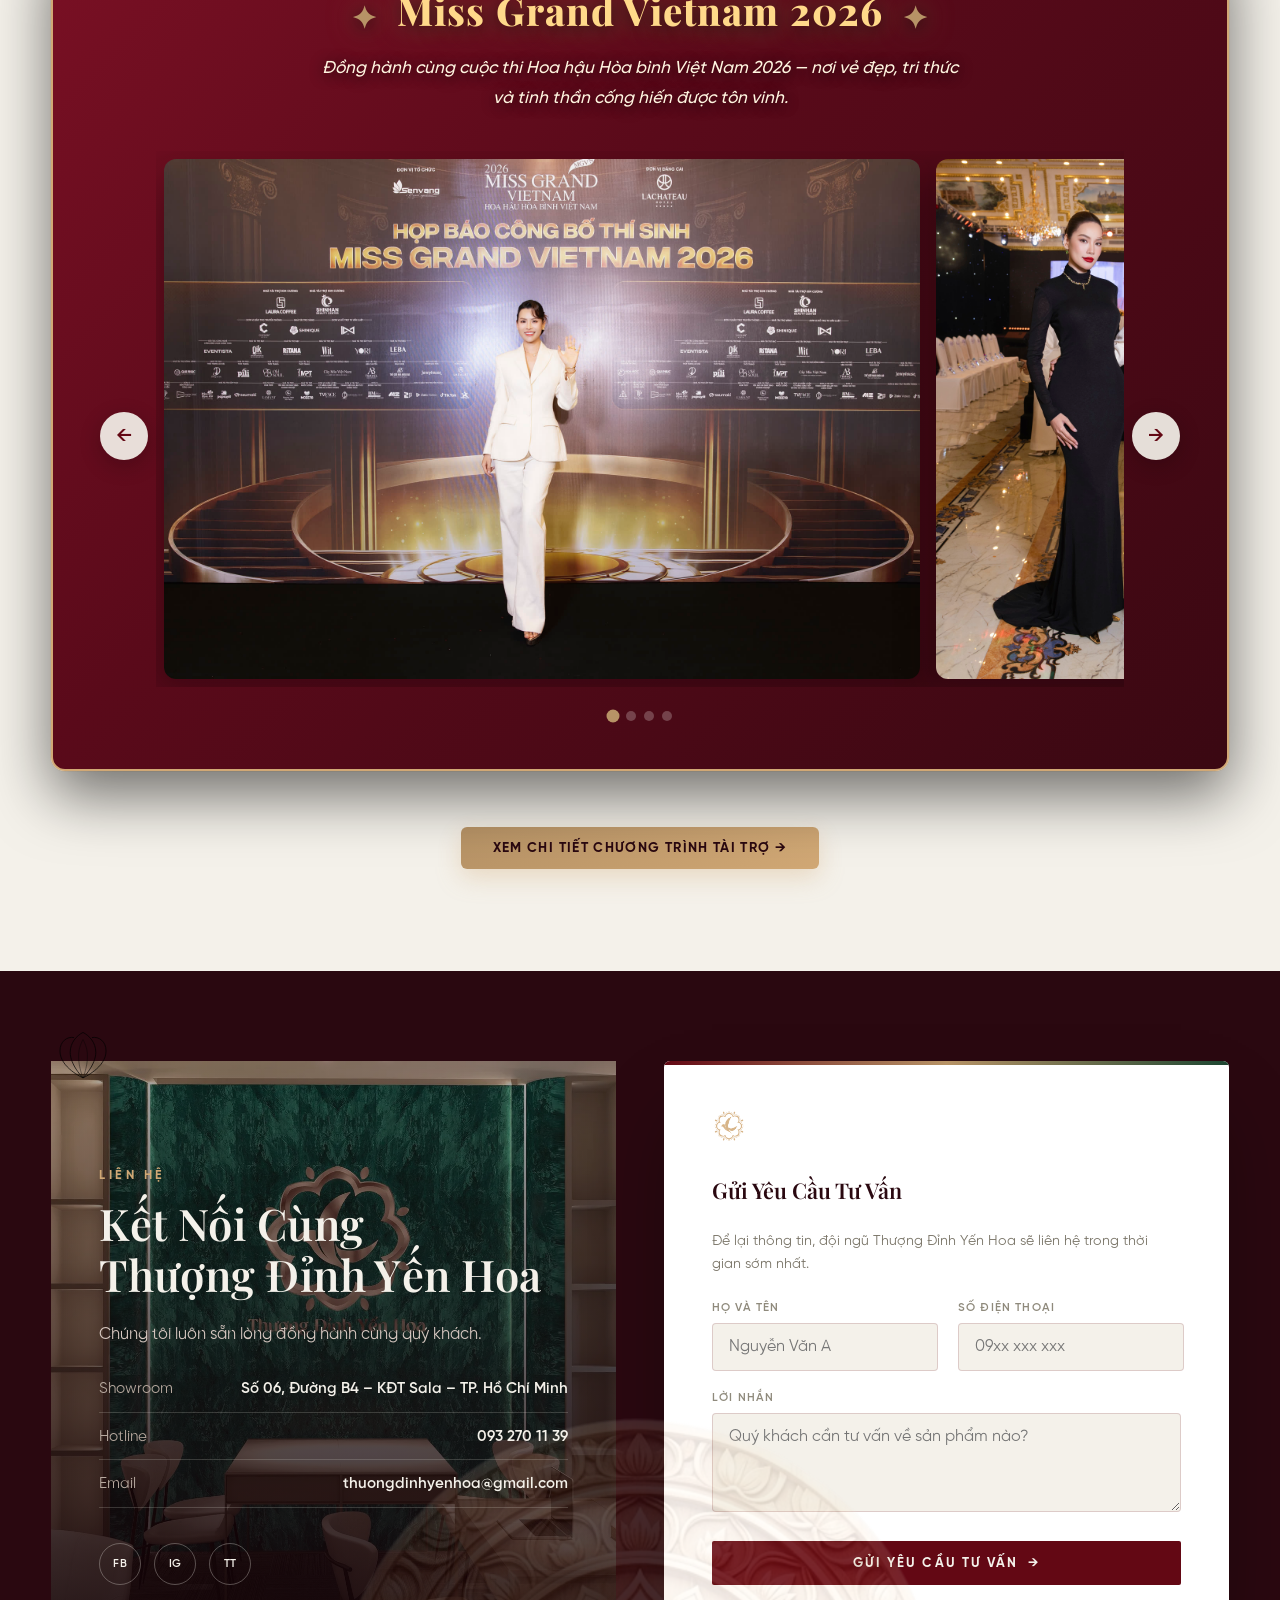
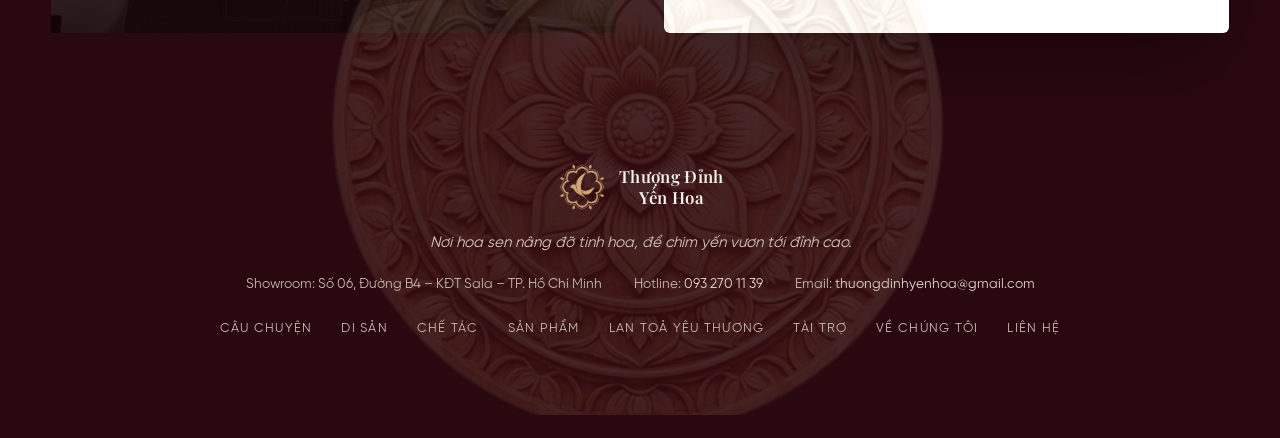
==== commit 161f0e17: "Sync index.html with index-v8.html (partners composite)" ====
--- a/index.html
+++ b/index.html
@@ -280,20 +280,6 @@
       </div>
     </div>
 
-    <div class="trust__clients" data-reveal>
-      <p class="trust__clients-label">Vinh dự đồng hành cùng những thương hiệu, đối tác lớn</p>
-      <ul class="trust__clients-list">
-        <li>Agribank</li>
-        <li>PetroVietnam Oil</li>
-        <li>PetroVietnam Gas</li>
-        <li>Miss Universe Vietnam</li>
-        <li>Shinhan Bank</li>
-        <li>Phố Xinh</li>
-        <li>Pasteur</li>
-        <li>Andros</li>
-        <li>Long Biên</li>
-      </ul>
-    </div>
   </section>
 
   <!-- ============ KHÁCH HÀNG DOANH NGHIỆP ============ -->
@@ -308,20 +294,9 @@
     </div>
 
     <div class="partners__grid-wrap" data-reveal>
-      <ul class="partners__grid partners__grid--logos">
-        <li><img decoding="async" src="assets/images/partners/agribank.jpg" alt="Agribank"></li>
-        <li><img decoding="async" src="assets/images/partners/pvoil.jpg" alt="PetroVietnam PV Oil"></li>
-        <li><img decoding="async" src="assets/images/partners/pvgas.jpg" alt="PetroVietnam PV Gas"></li>
-        <li><img decoding="async" src="assets/images/partners/miss-universe.jpg" alt="Miss Universe Vietnam"></li>
-        <li><img decoding="async" src="assets/images/partners/shinhan.jpg" alt="Shinhan Bank"></li>
-        <li><img decoding="async" src="assets/images/partners/pho-xinh.jpg" alt="Phố Xinh"></li>
-        <li><img decoding="async" src="assets/images/partners/tvhub.jpg" alt="TV Hub"></li>
-        <li><img decoding="async" src="assets/images/partners/andros.jpg" alt="Andros"></li>
-        <li><img decoding="async" src="assets/images/partners/flyone.jpg" alt="Flyone"></li>
-        <li><img decoding="async" src="assets/images/partners/longbien.jpg" alt="Long Biên"></li>
-        <li><img decoding="async" src="assets/images/partners/pasteur.jpg" alt="Pasteur"></li>
-        <li><img decoding="async" src="assets/images/partners/hoang-kim.jpg" alt="Hoàng Kim"></li>
-      </ul>
+      <div class="partners__logos-figure">
+        <img decoding="async" src="assets/images/partners/logos-grid.jpg" alt="Các thương hiệu đồng hành cùng Thượng Đỉnh Yến Hoa">
+      </div>
     </div>
   </section>
 
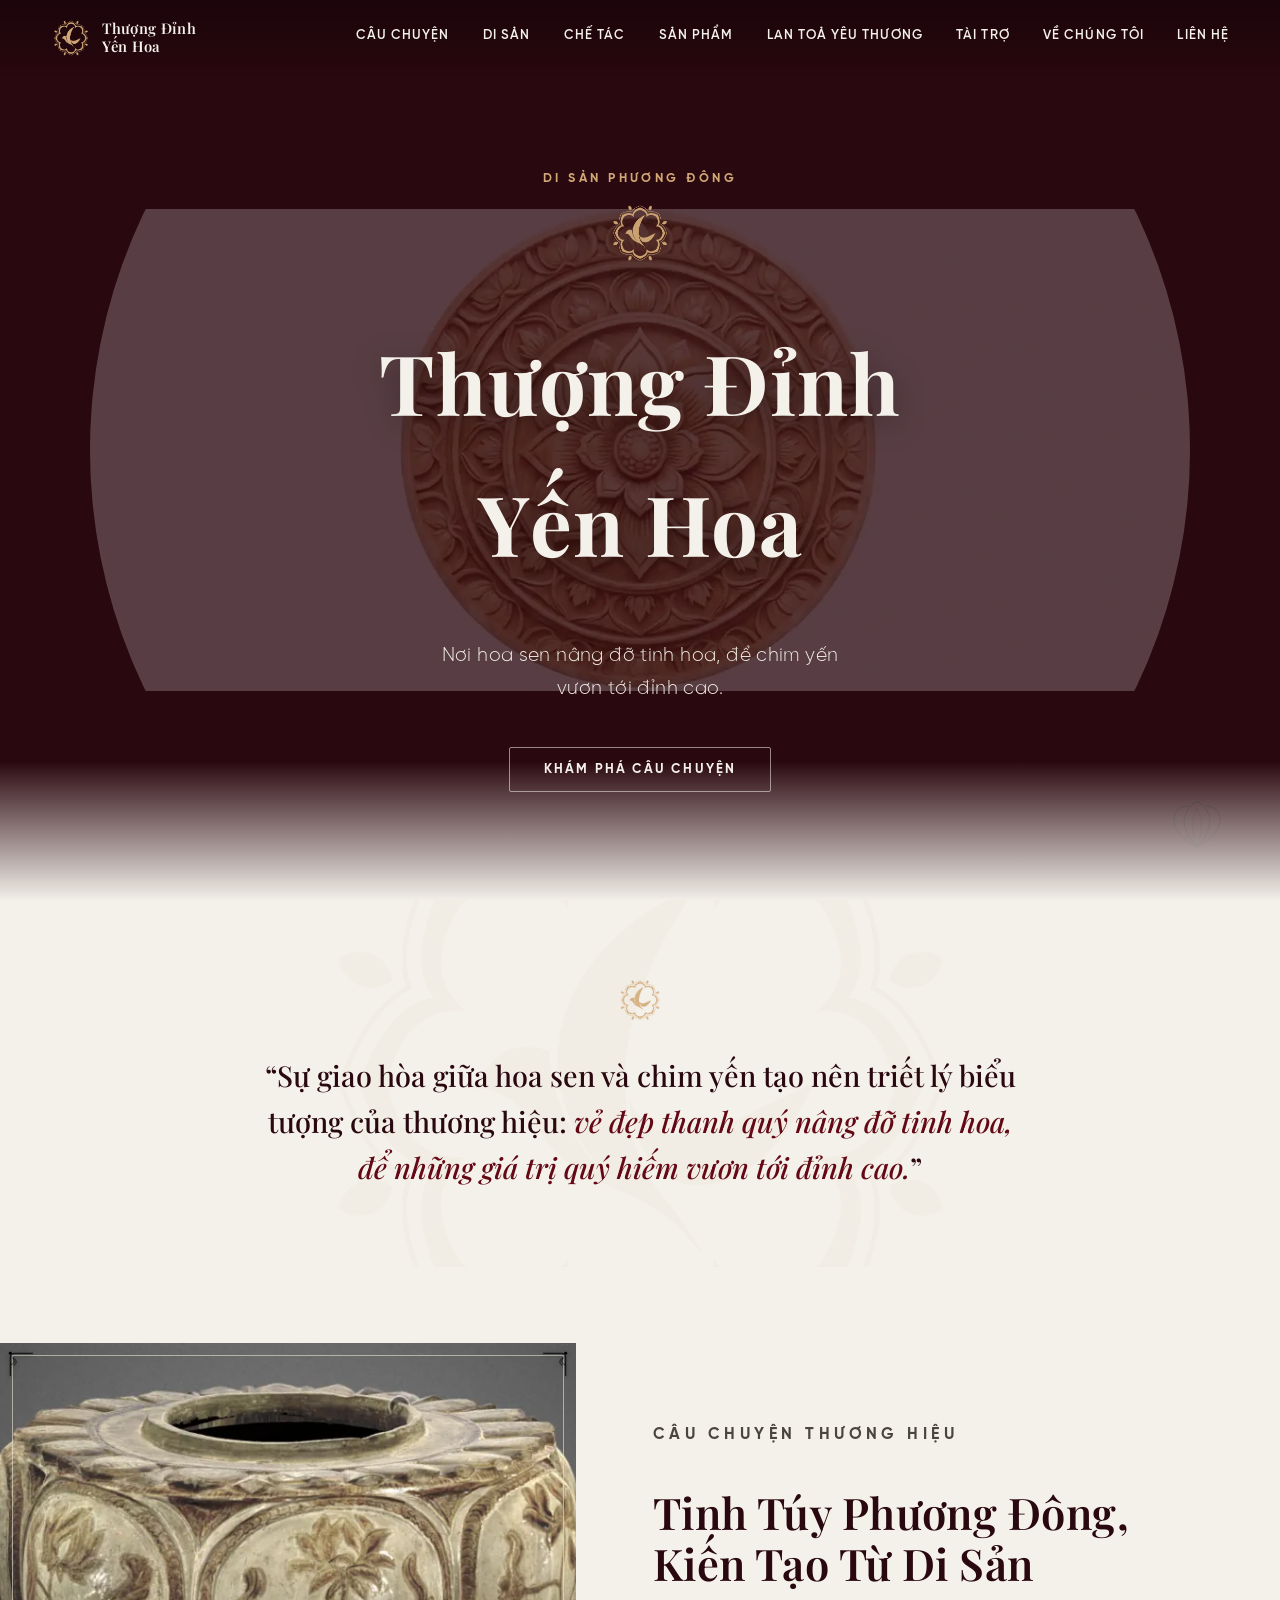
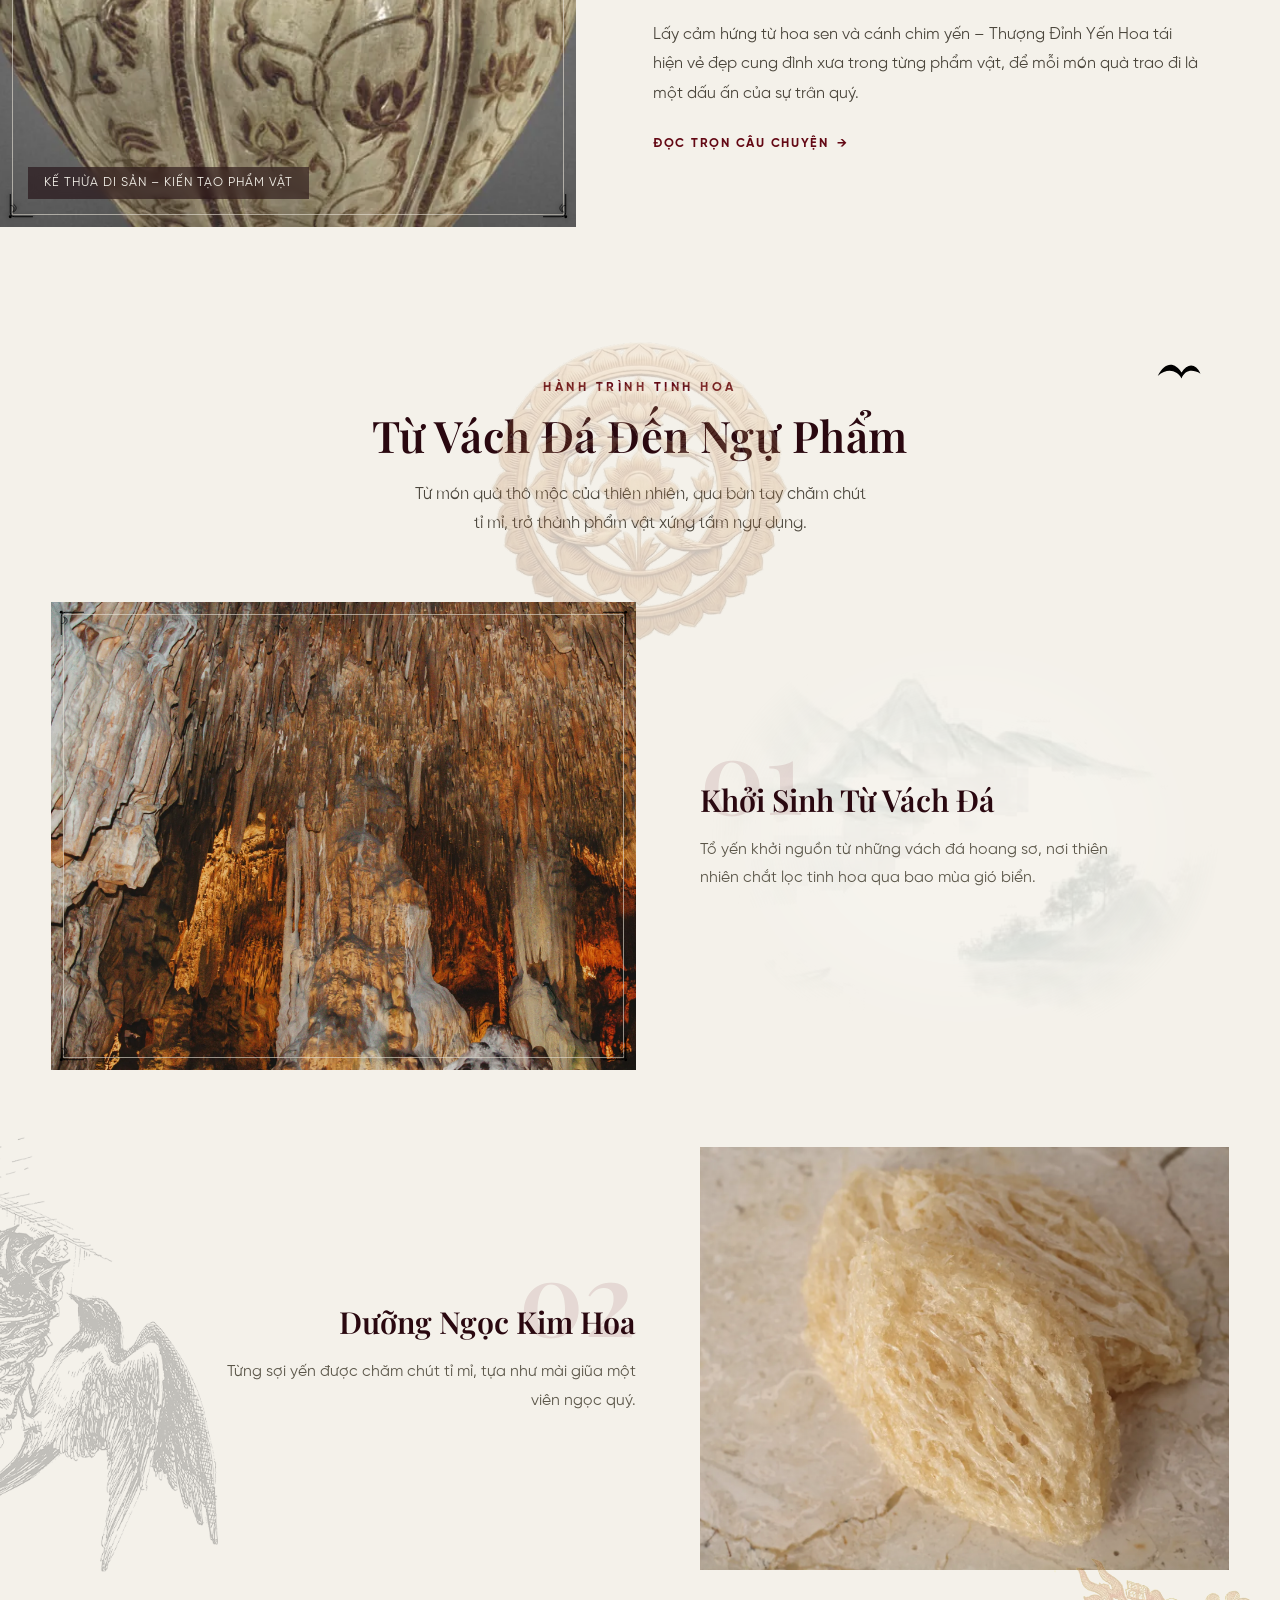
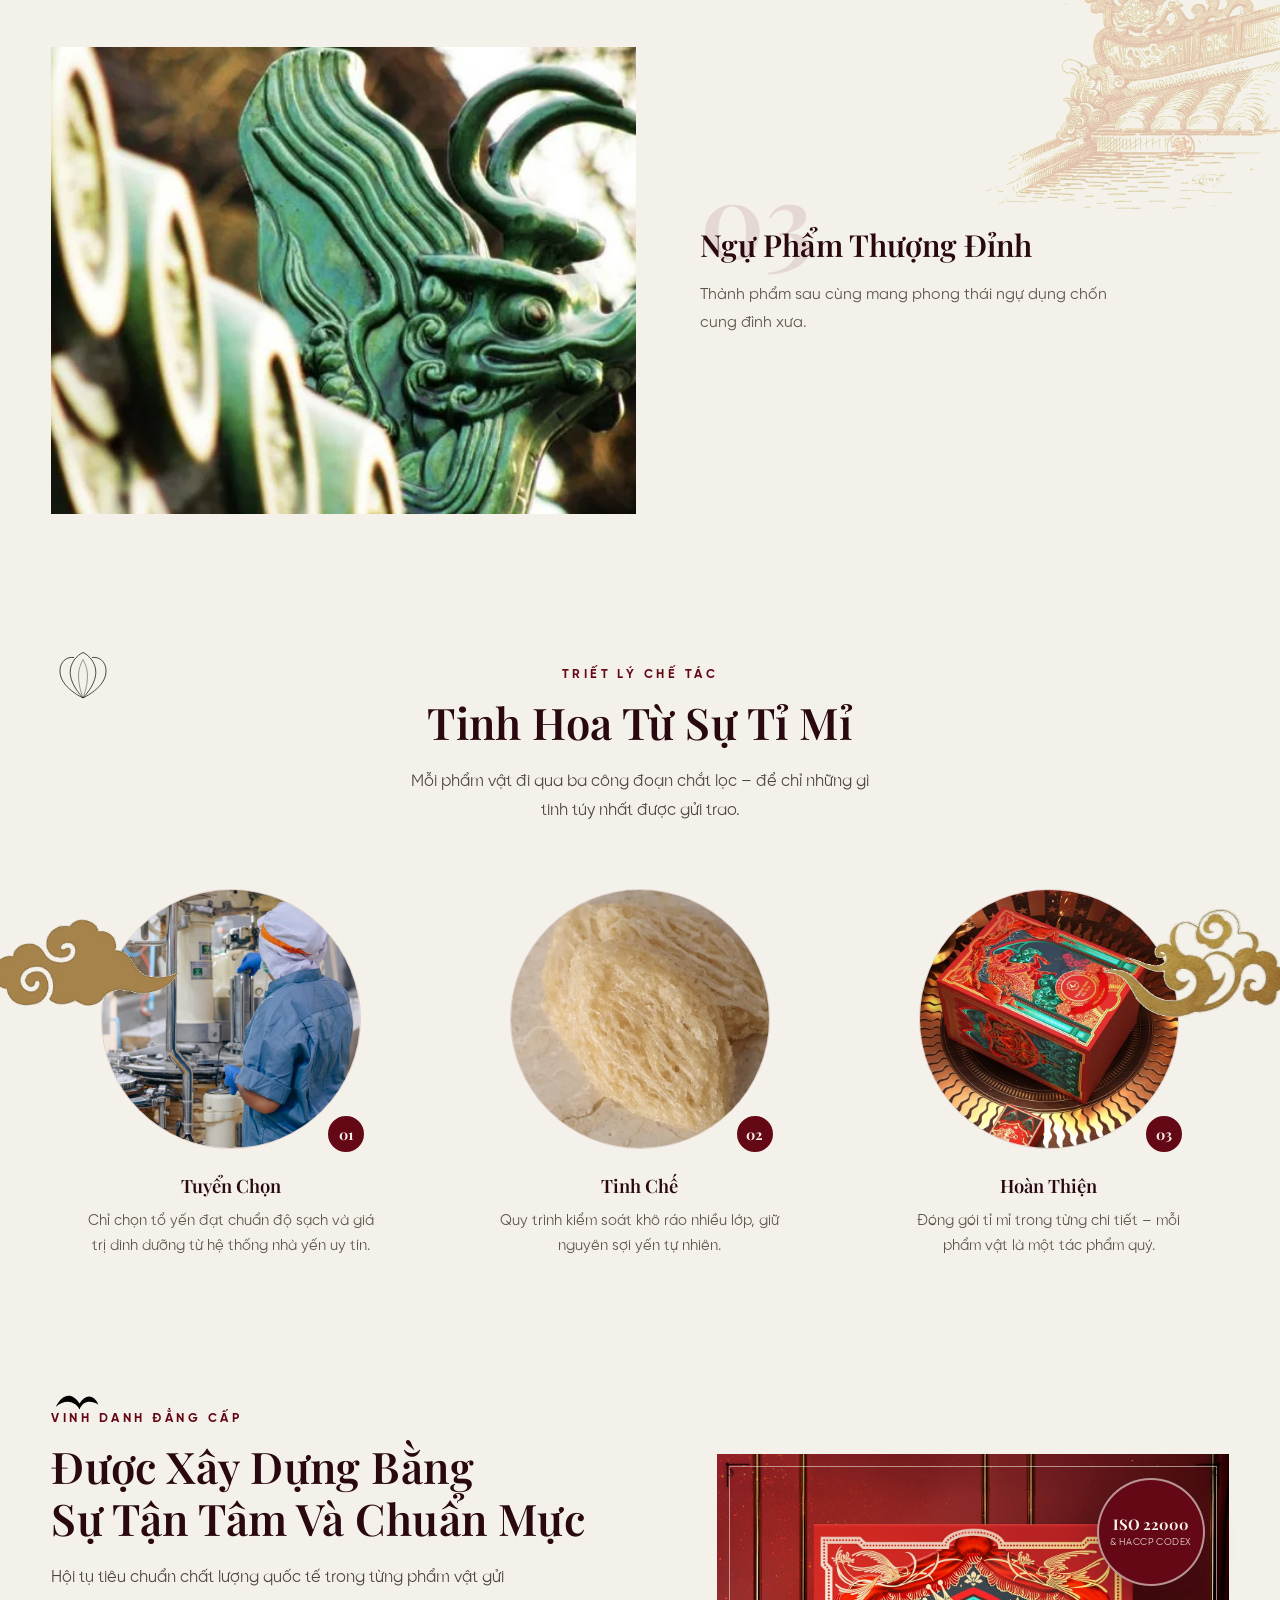
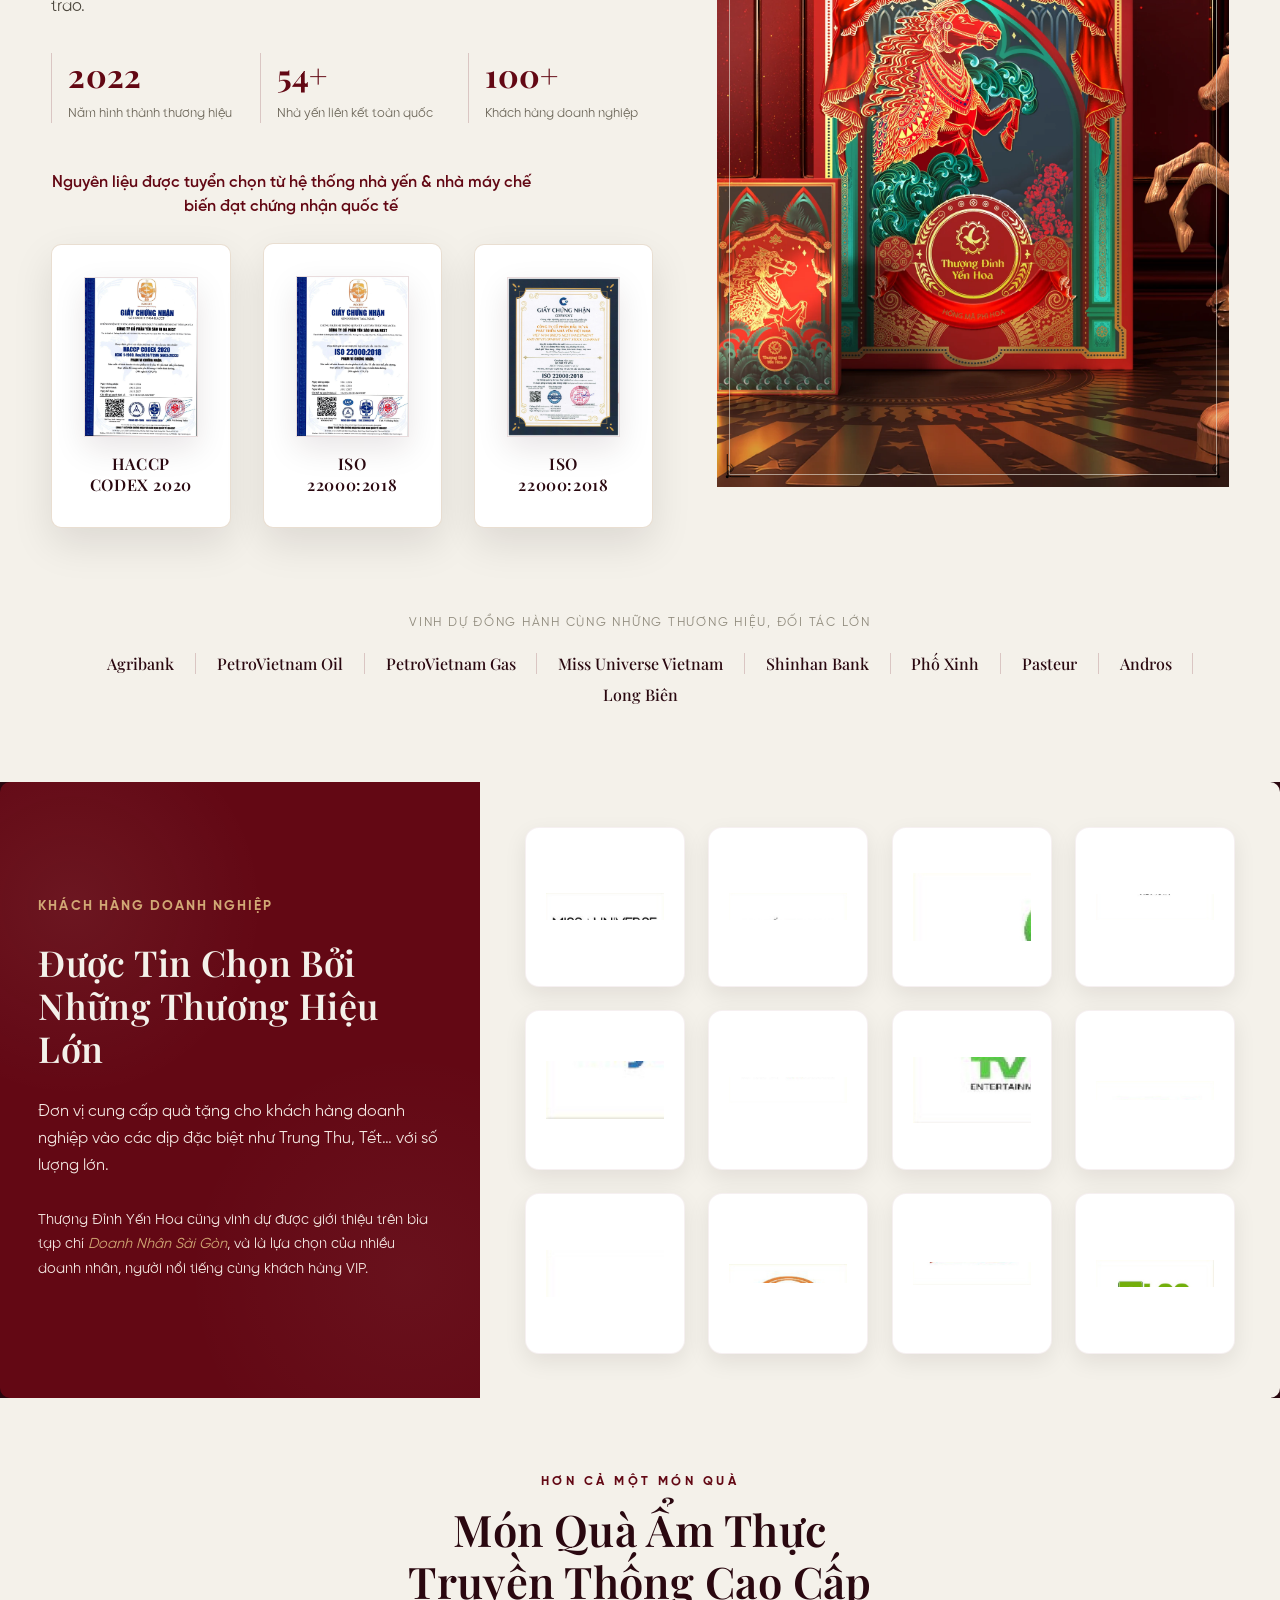
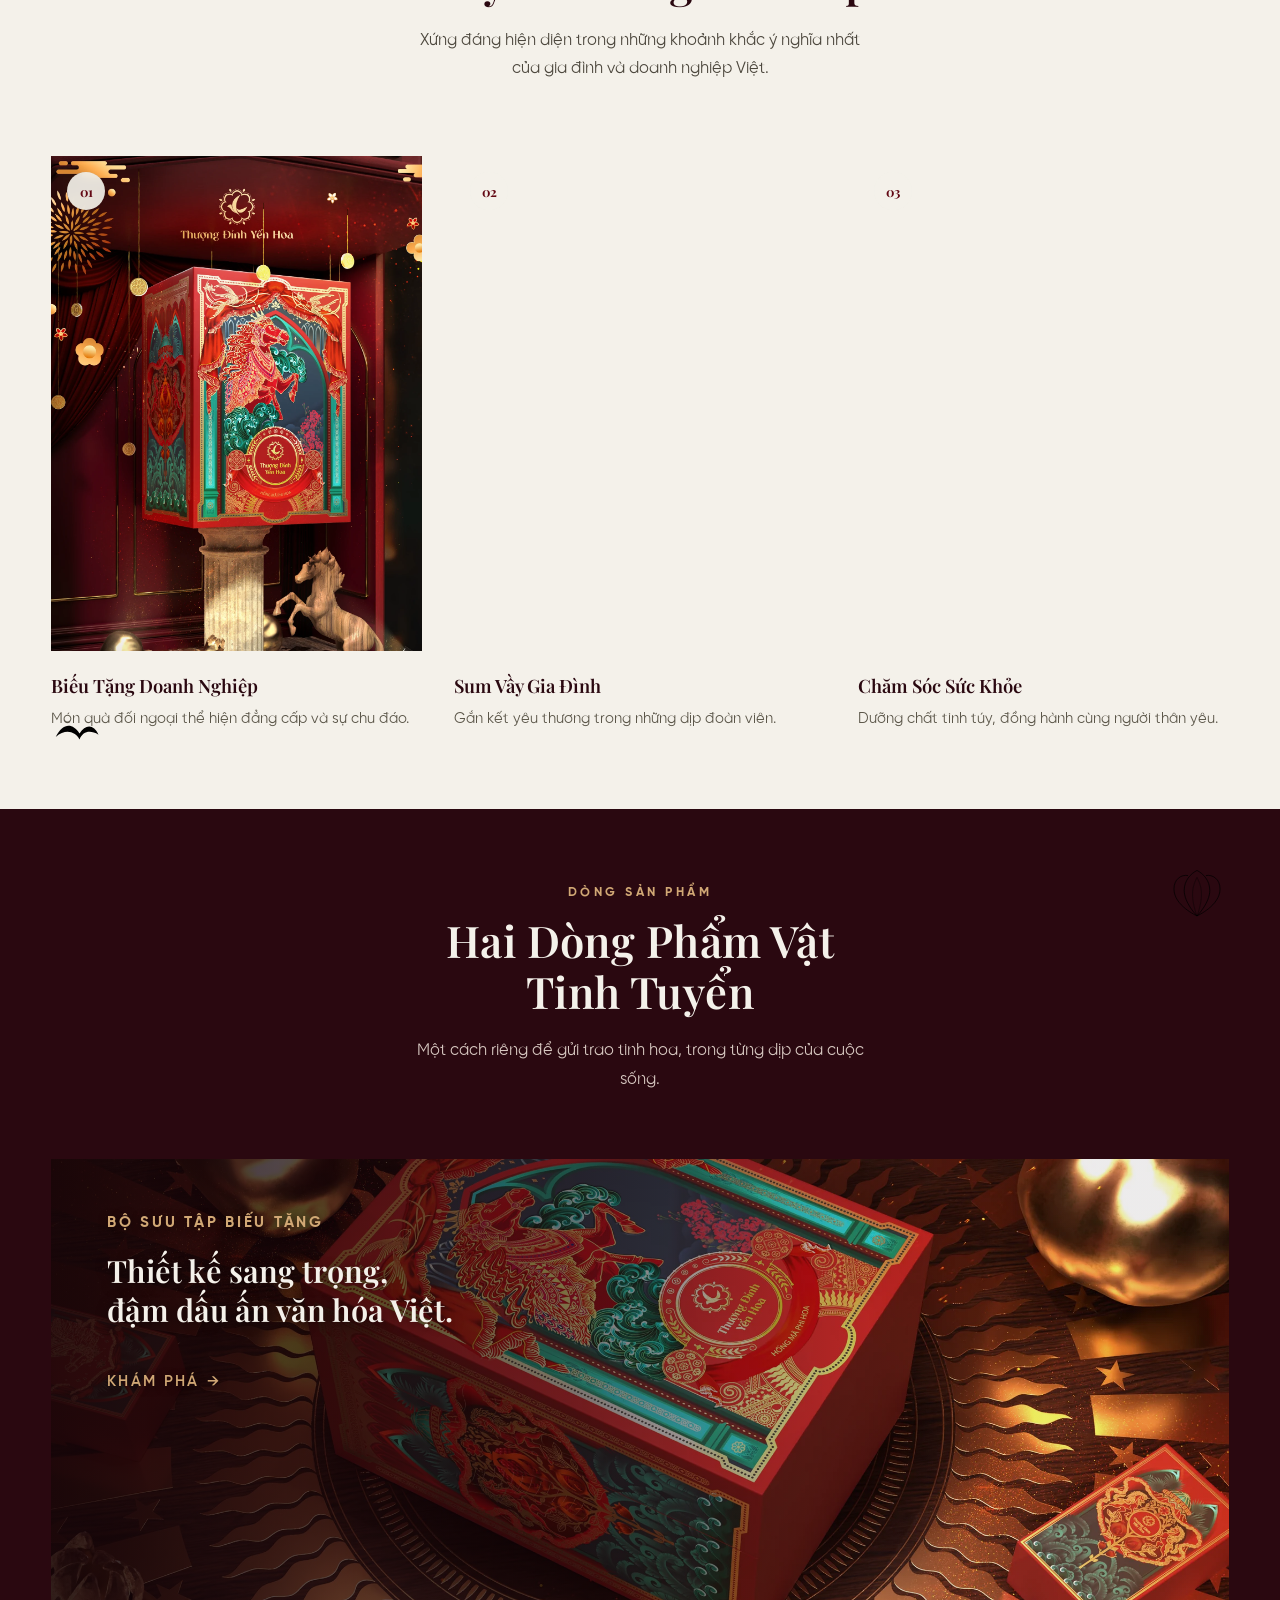
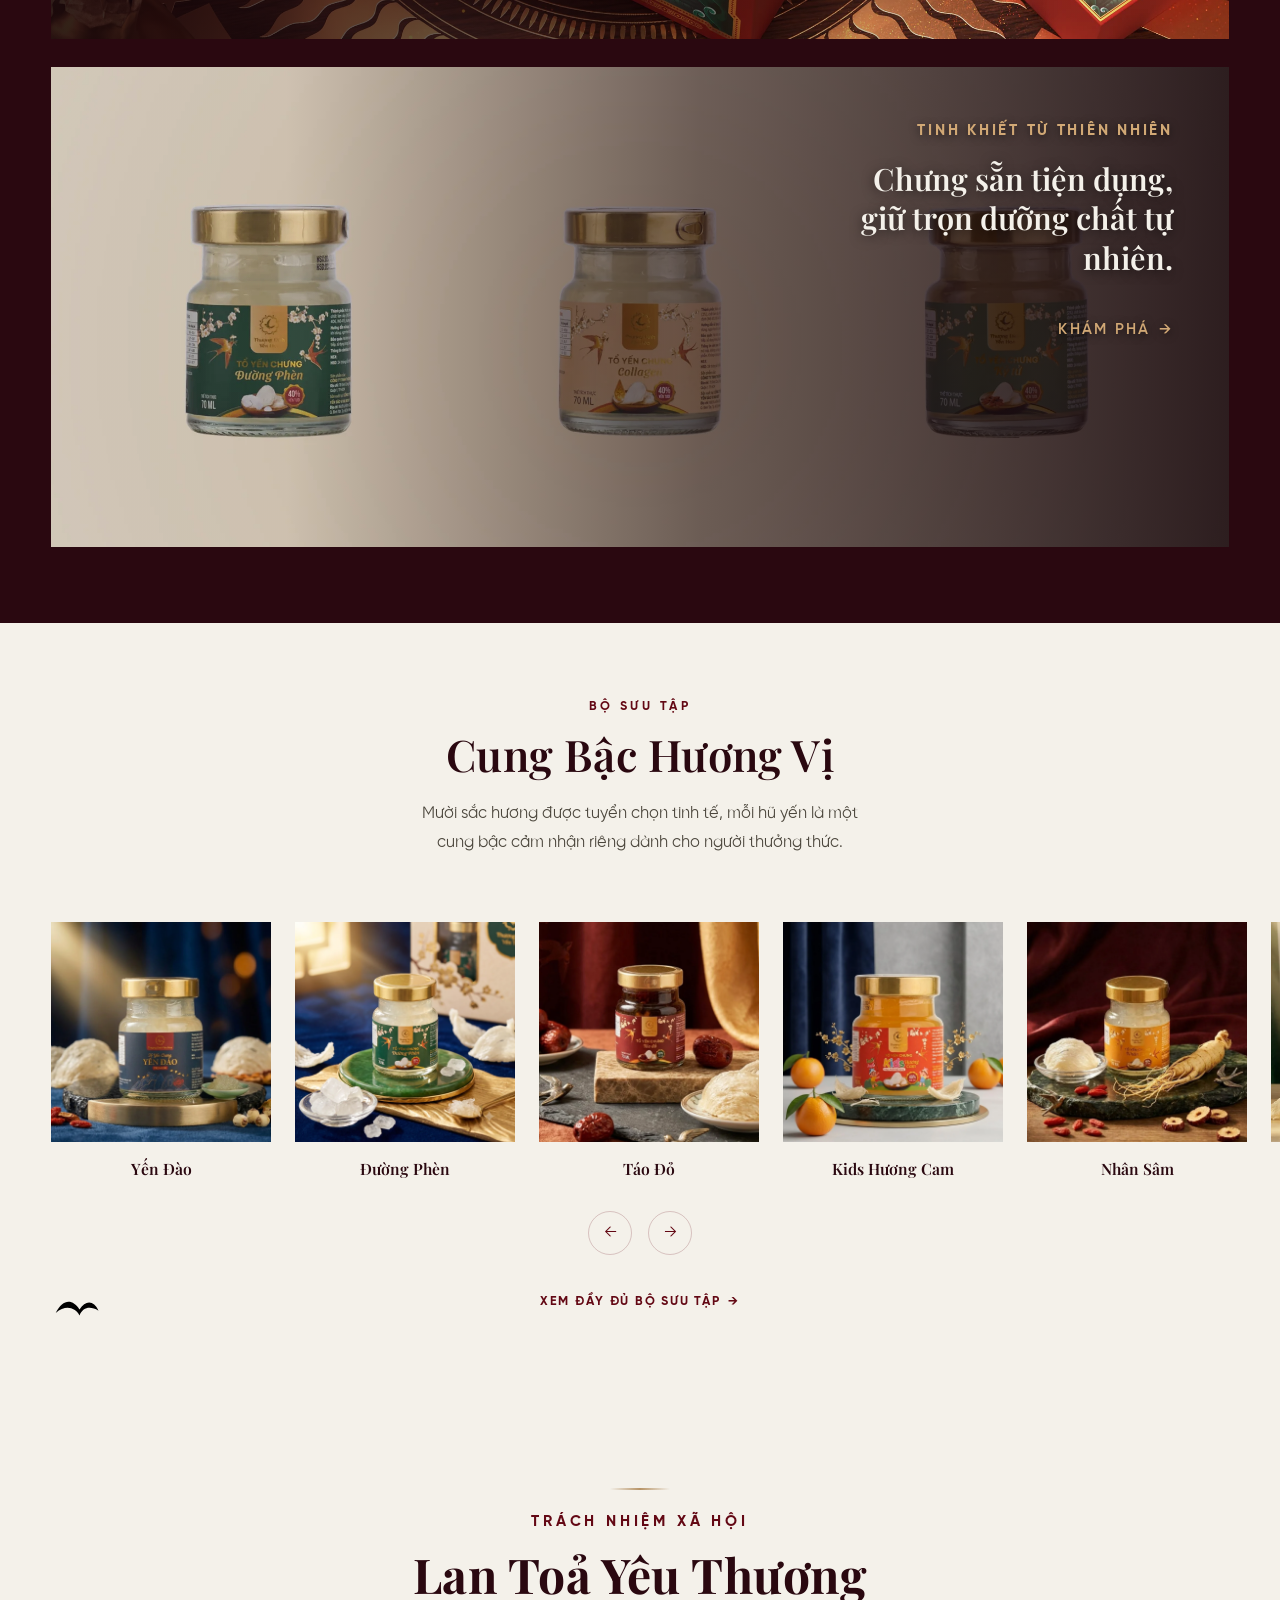
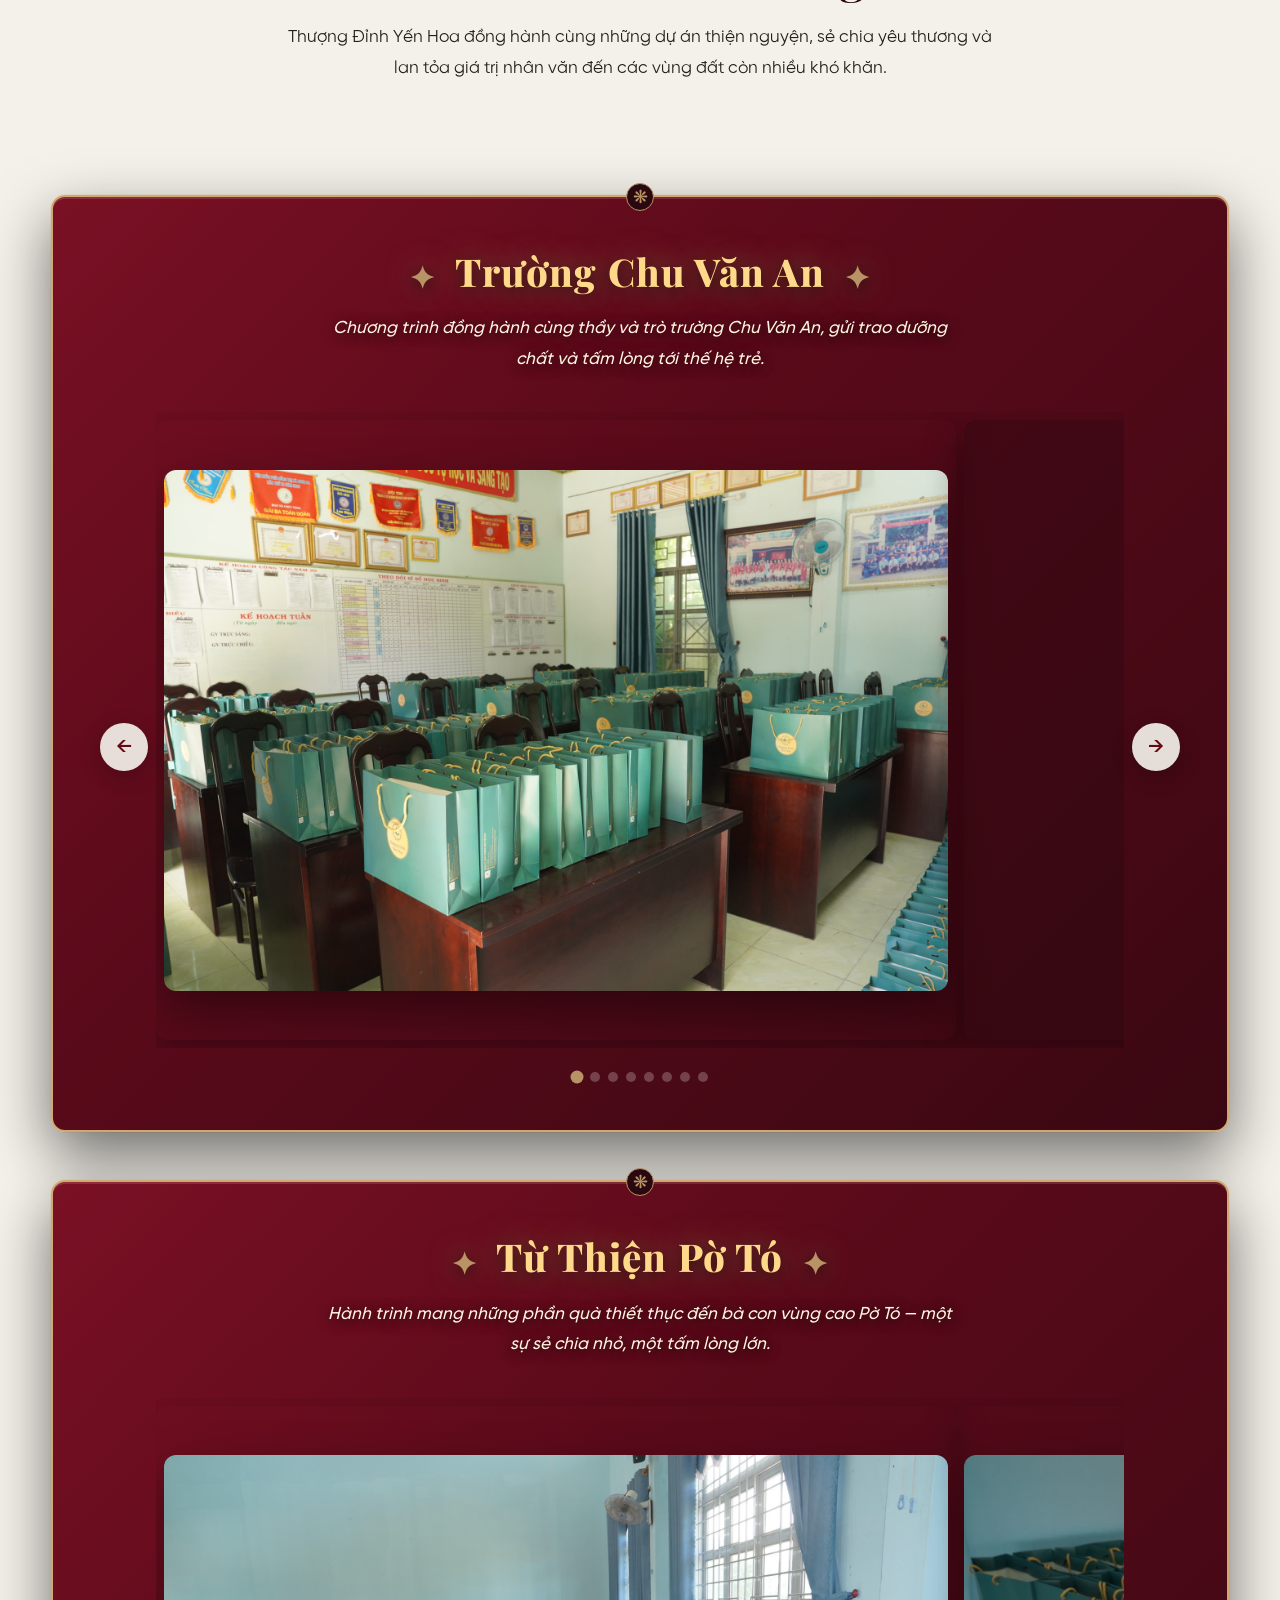
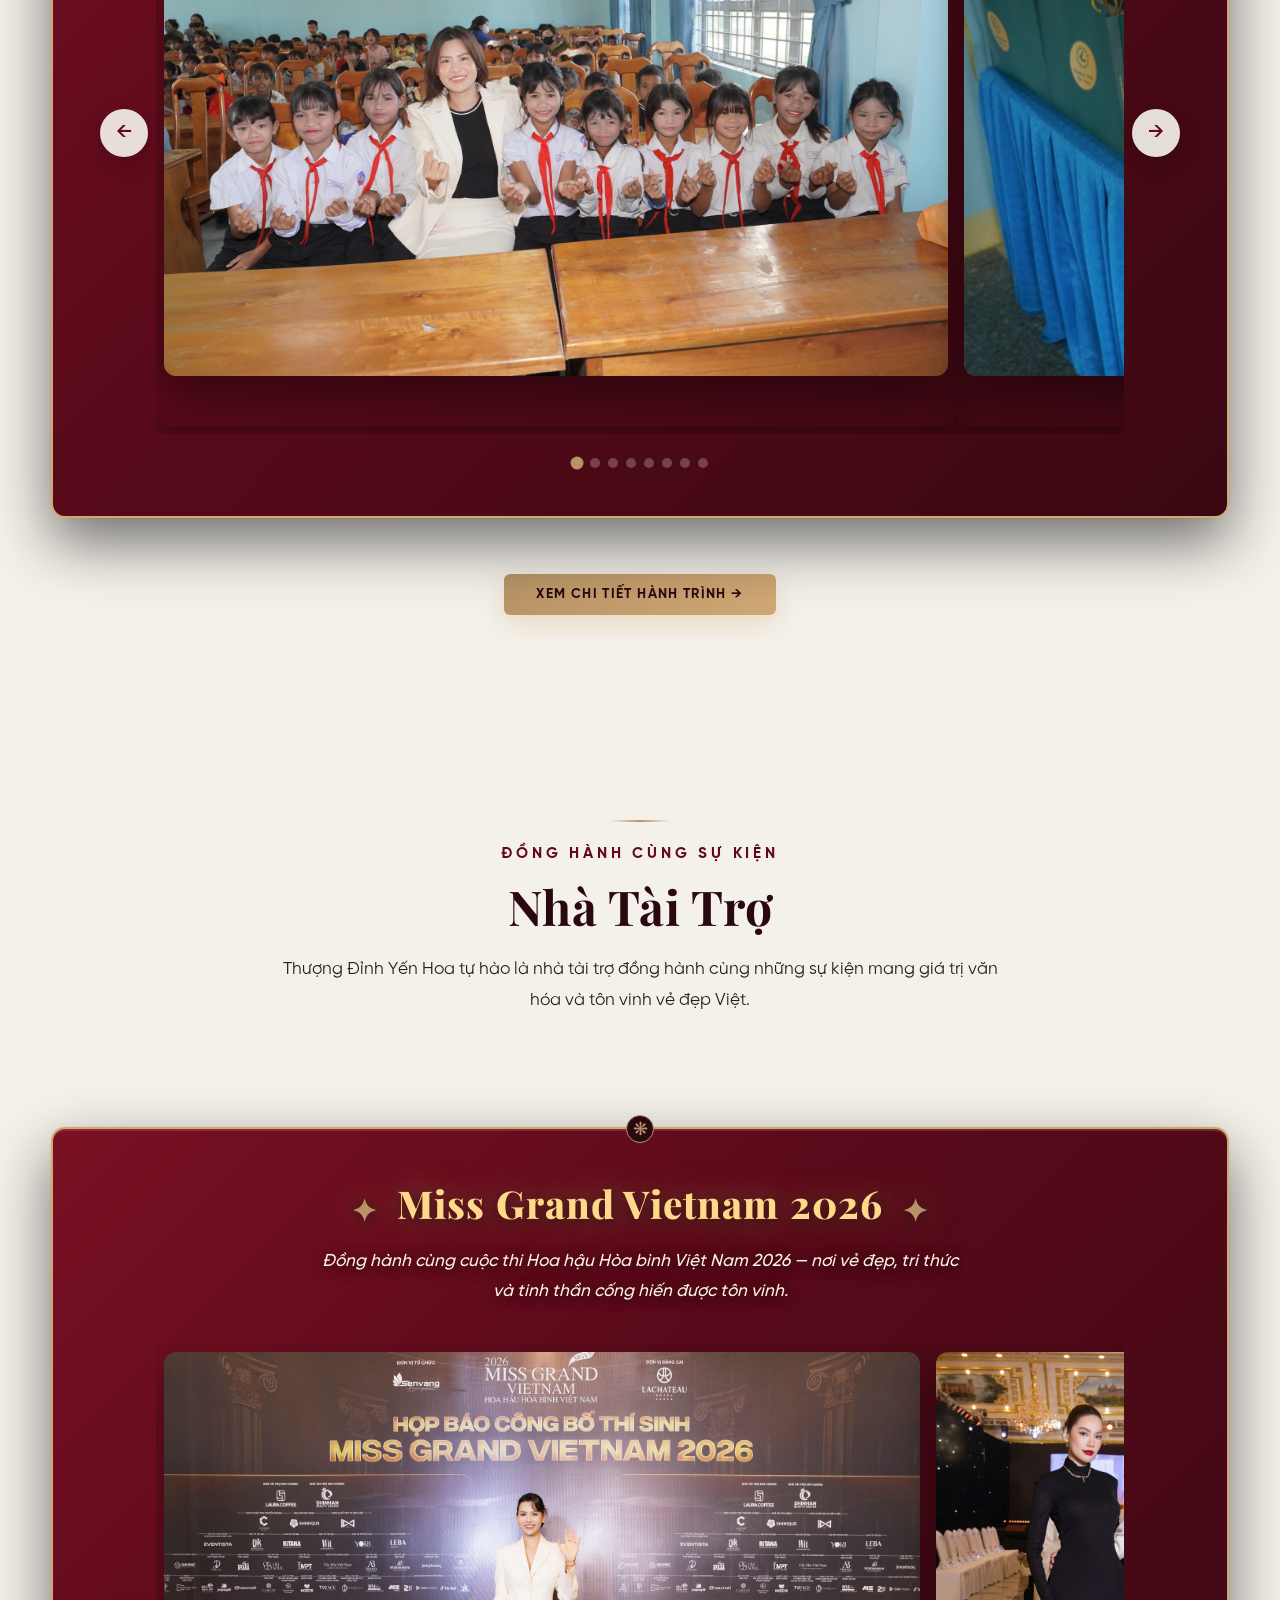
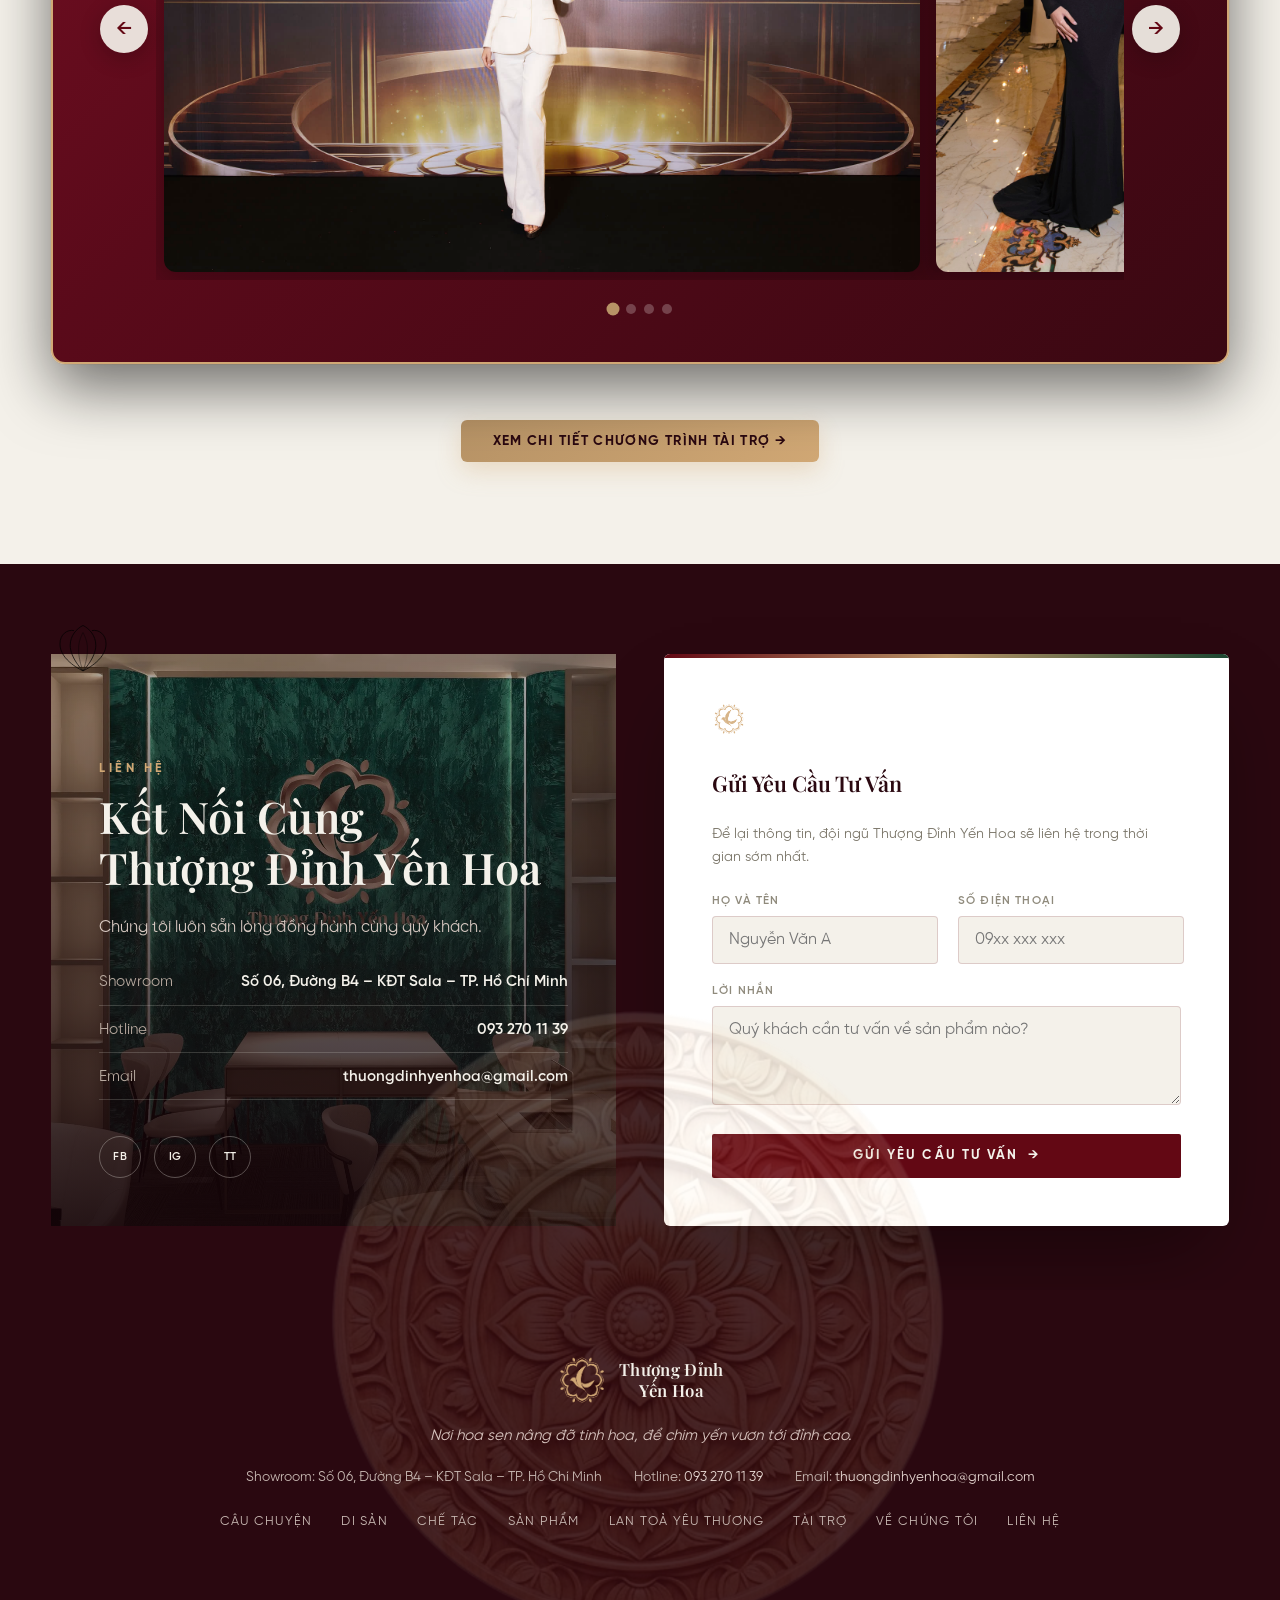
==== commit c3223eb5: "Fix: san-pham light bg, project gallery full-size images" ====
--- a/index.html
+++ b/index.html
@@ -56,7 +56,7 @@
   <!-- ============ HERO ============ -->
   <section class="hero hero--dark">
     <div class="trong-dong-bg-wrap hero__pattern" aria-hidden="true">
-      <img decoding="async" src="assets/images/hero-lotus.png" alt="" class="rotating-trong-dong">
+      <img decoding="async" src="assets/images/hero-lotus.webp" alt="" class="rotating-trong-dong">
     </div>
 
     <div class="hero__birds" aria-hidden="true">
@@ -280,6 +280,20 @@
       </div>
     </div>
 
+    <div class="trust__clients" data-reveal>
+      <p class="trust__clients-label">Vinh dự đồng hành cùng những thương hiệu, đối tác lớn</p>
+      <ul class="trust__clients-list">
+        <li>Agribank</li>
+        <li>PetroVietnam Oil</li>
+        <li>PetroVietnam Gas</li>
+        <li>Miss Universe Vietnam</li>
+        <li>Shinhan Bank</li>
+        <li>Phố Xinh</li>
+        <li>Pasteur</li>
+        <li>Andros</li>
+        <li>Long Biên</li>
+      </ul>
+    </div>
   </section>
 
   <!-- ============ KHÁCH HÀNG DOANH NGHIỆP ============ -->
@@ -294,9 +308,20 @@
     </div>
 
     <div class="partners__grid-wrap" data-reveal>
-      <div class="partners__logos-figure">
-        <img decoding="async" src="assets/images/partners/logos-grid.jpg" alt="Các thương hiệu đồng hành cùng Thượng Đỉnh Yến Hoa">
-      </div>
+      <ul class="partners__grid partners__grid--logos">
+        <li><img decoding="async" src="assets/images/partners/agribank.jpg" alt="Agribank"></li>
+        <li><img decoding="async" src="assets/images/partners/pvoil.jpg" alt="PetroVietnam PV Oil"></li>
+        <li><img decoding="async" src="assets/images/partners/pvgas.jpg" alt="PetroVietnam PV Gas"></li>
+        <li><img decoding="async" src="assets/images/partners/miss-universe.jpg" alt="Miss Universe Vietnam"></li>
+        <li><img decoding="async" src="assets/images/partners/shinhan.jpg" alt="Shinhan Bank"></li>
+        <li><img decoding="async" src="assets/images/partners/pho-xinh.jpg" alt="Phố Xinh"></li>
+        <li><img decoding="async" src="assets/images/partners/tvhub.jpg" alt="TV Hub"></li>
+        <li><img decoding="async" src="assets/images/partners/andros.jpg" alt="Andros"></li>
+        <li><img decoding="async" src="assets/images/partners/flyone.jpg" alt="Flyone"></li>
+        <li><img decoding="async" src="assets/images/partners/longbien.jpg" alt="Long Biên"></li>
+        <li><img decoding="async" src="assets/images/partners/pasteur.jpg" alt="Pasteur"></li>
+        <li><img decoding="async" src="assets/images/partners/hoang-kim.jpg" alt="Hoàng Kim"></li>
+      </ul>
     </div>
   </section>
 
--- a/css/style-v8.css
+++ b/css/style-v8.css
@@ -3638,3 +3638,63 @@
   transform:translateZ(0);
   backface-visibility:hidden;
 }
+
+/* v8 fix — project__gallery ảnh full size (cong-dong + tai-tro) */
+body .project__gallery figure img,
+body .project__gallery-item img,
+body .project__gallery--masonry figure img,
+body .gallery-carousel__track figure img{
+  object-fit:contain !important;
+  height:auto !important;
+  width:auto !important;
+  max-width:100% !important;
+  max-height:clamp(340px,52vw,620px) !important;
+  border-radius:12px !important;
+  background:rgba(42,8,16,.15);
+}
+body .project__gallery figure,
+body .project__gallery-item,
+body .project__gallery--masonry figure,
+body .gallery-carousel__track figure{
+  aspect-ratio:auto !important;
+  display:flex !important;
+  align-items:center !important;
+  justify-content:center !important;
+  flex:0 0 90% !important;
+  scroll-snap-align:center !important;
+  padding:0 .5rem;
+}
+
+/* San-pham page nền sáng */
+body:has(.jar-hero),
+body:has(.jar-carousel),
+body:has(.product-cta-band){
+  background:var(--color-cream-soft) !important;
+}
+.jar-hero, .jar-carousel, .product-cta-band{
+  background:transparent !important;
+}
+
+/* v8 — Body class page-light (san-pham) → nền cream */
+body.page-light{
+  background:var(--color-cream-soft) !important;
+}
+body.page-light .jar-hero,
+body.page-light .jar-carousel,
+body.page-light .product-cta-band,
+body.page-light main > section{
+  background:transparent !important;
+}
+body.page-light .jar-hero__title,
+body.page-light .jar-carousel h2,
+body.page-light .product-cta-band h2{
+  color:var(--color-heading) !important;
+}
+body.page-light .jar-hero__lead,
+body.page-light .jar-carousel p,
+body.page-light .product-cta-band p{
+  color:var(--color-body) !important;
+}
+body.page-light .site-footer{
+  background:var(--color-dark) !important;
+}
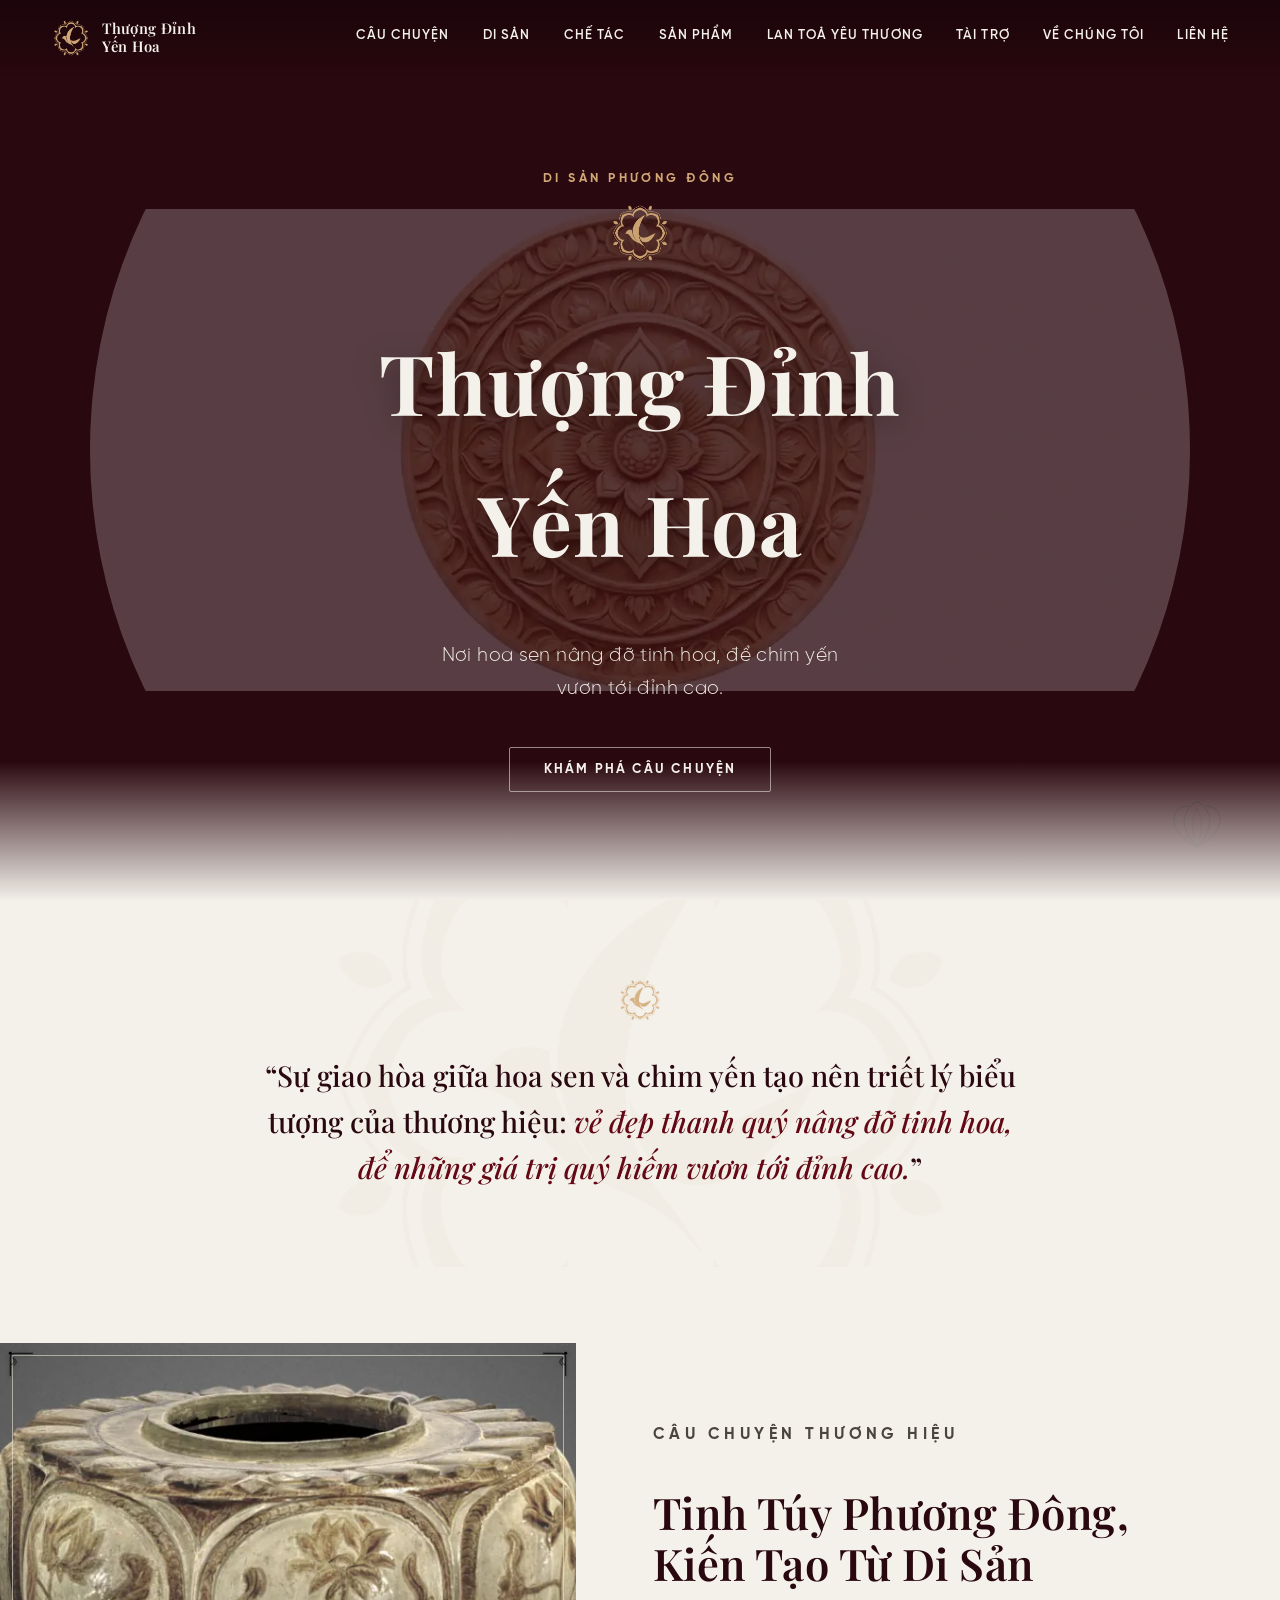
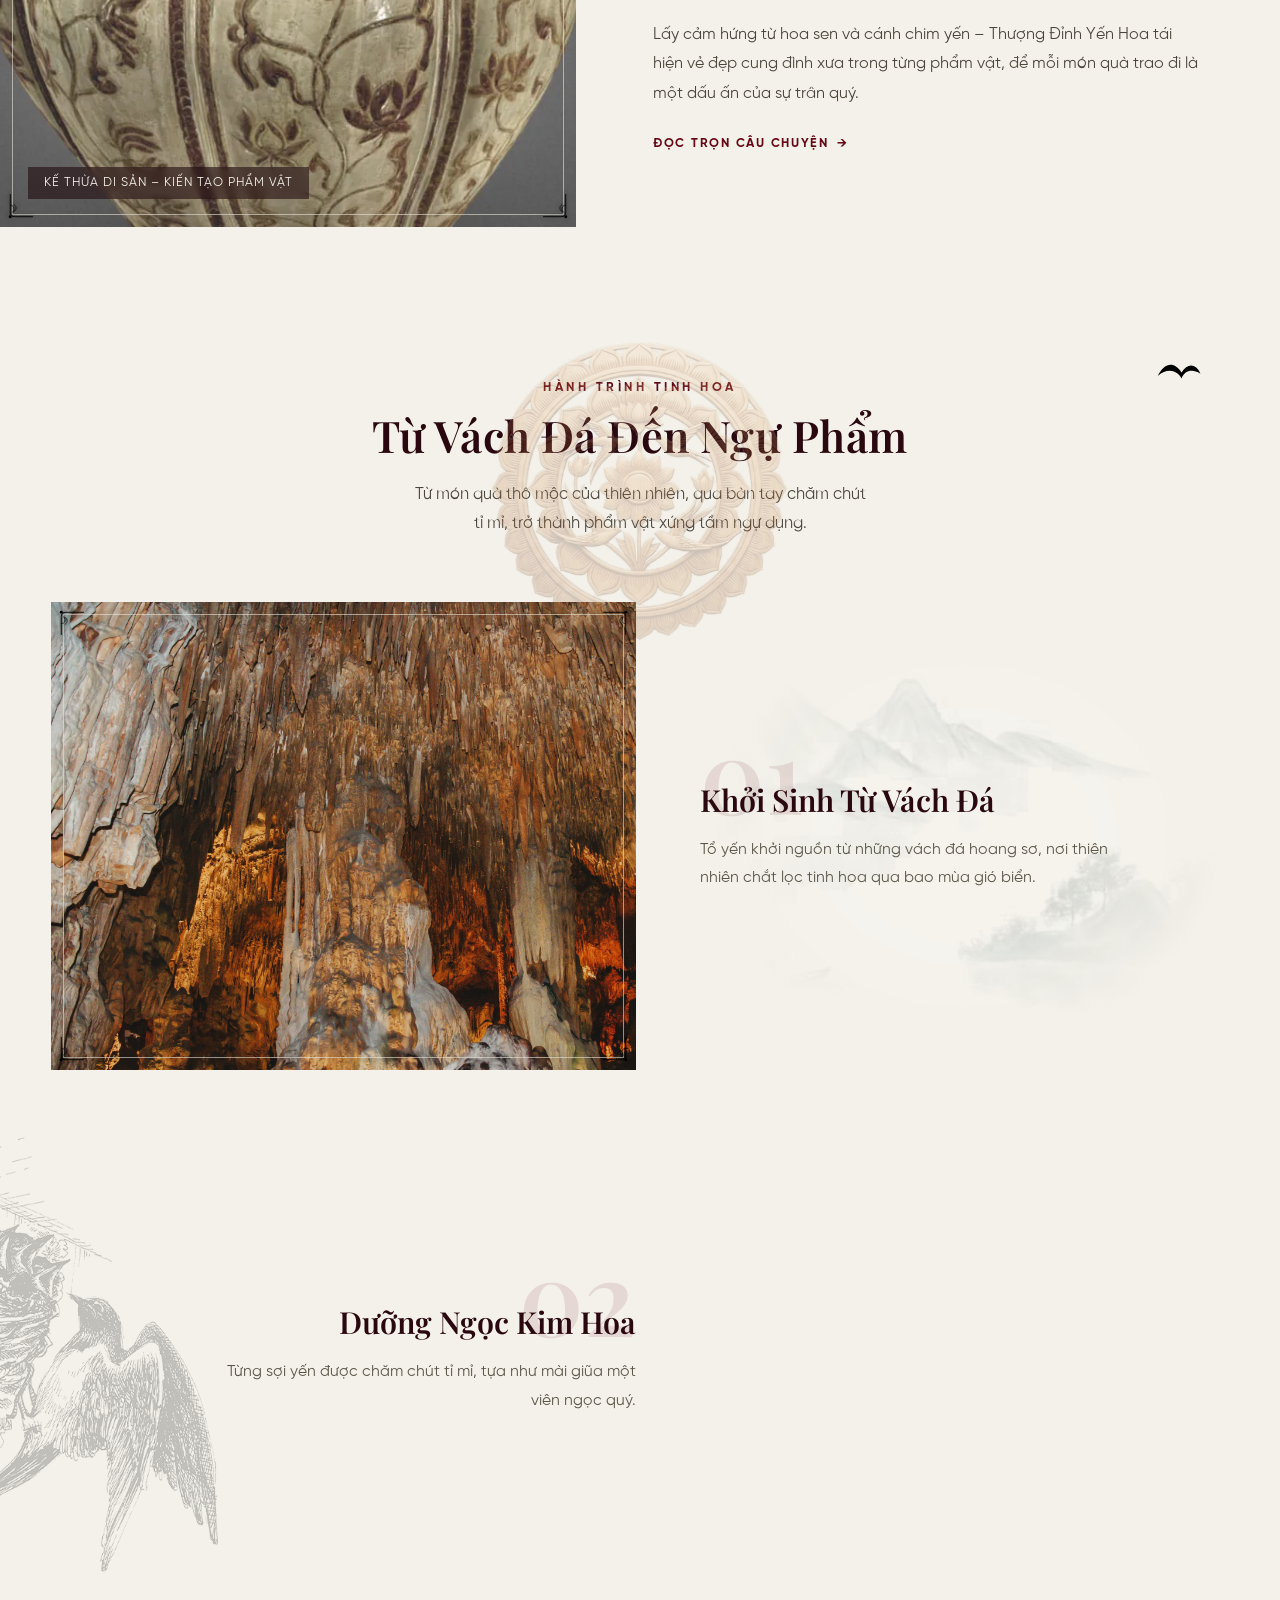
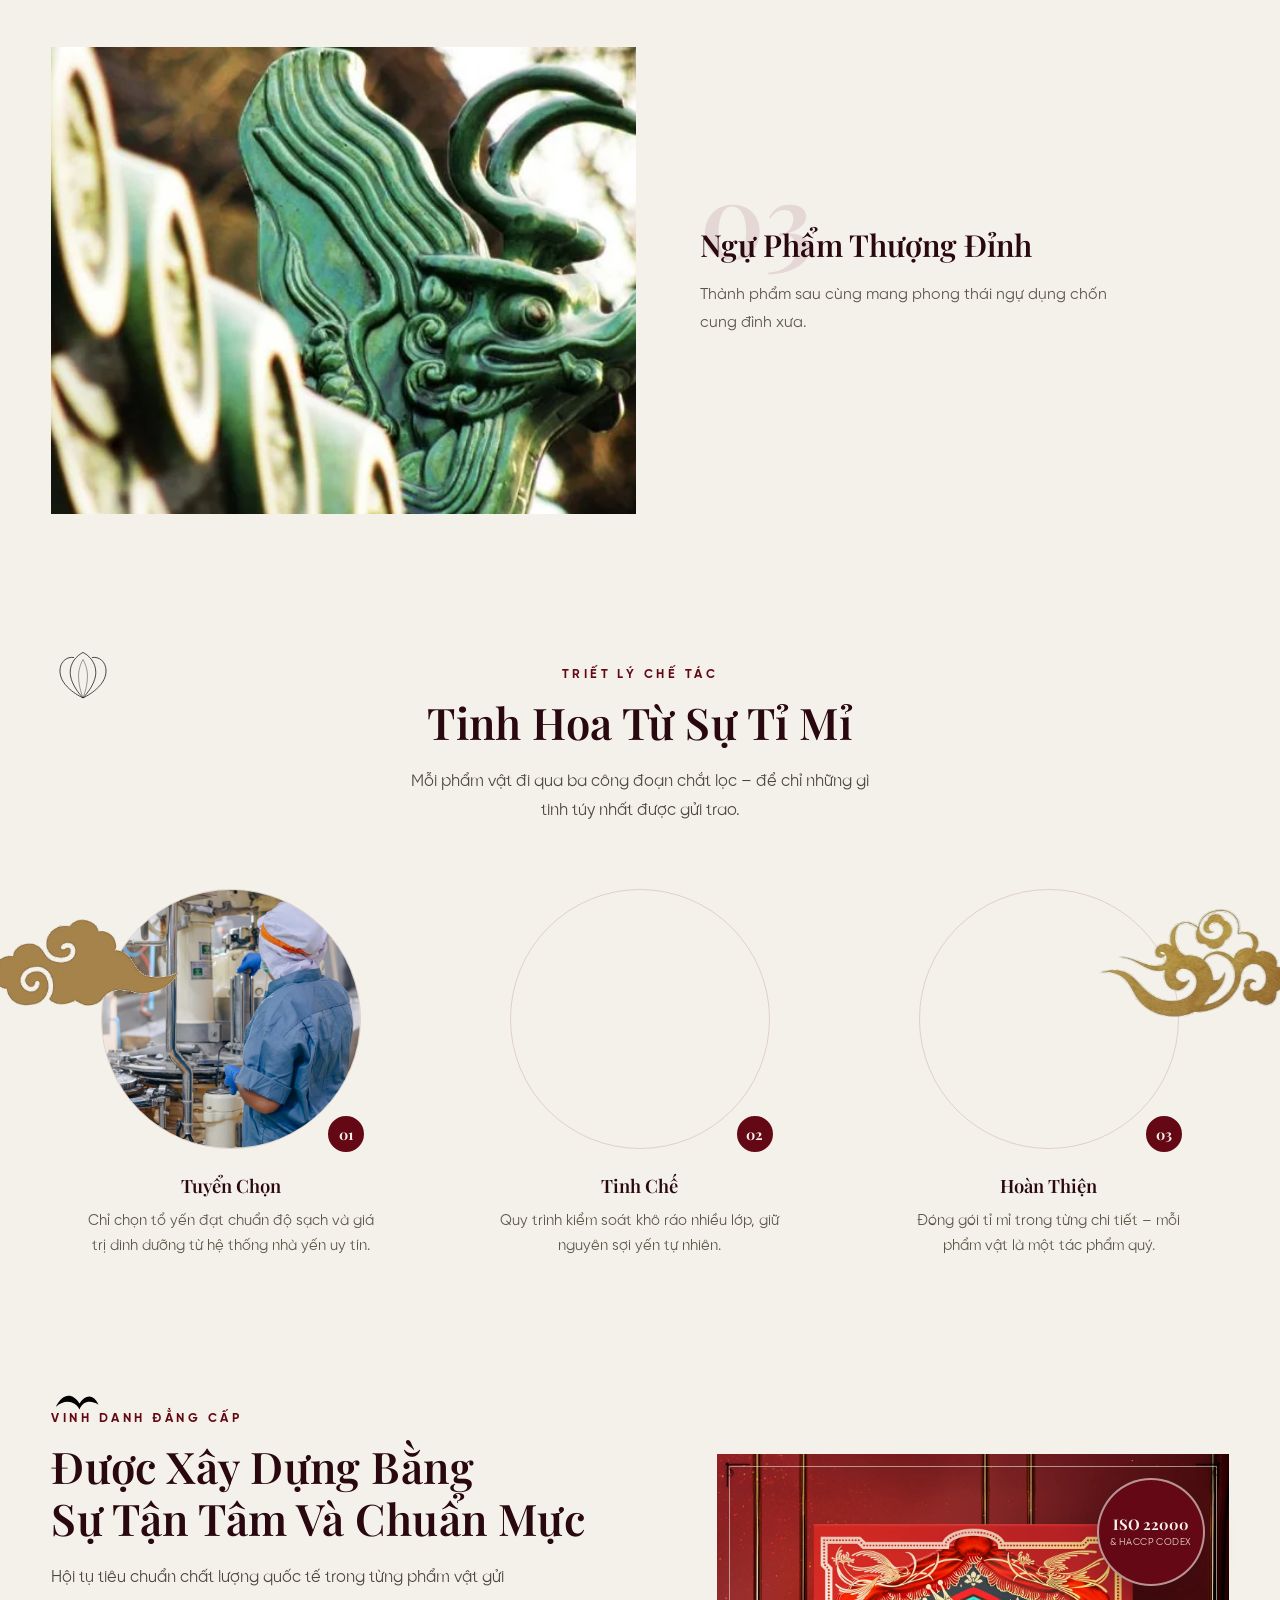
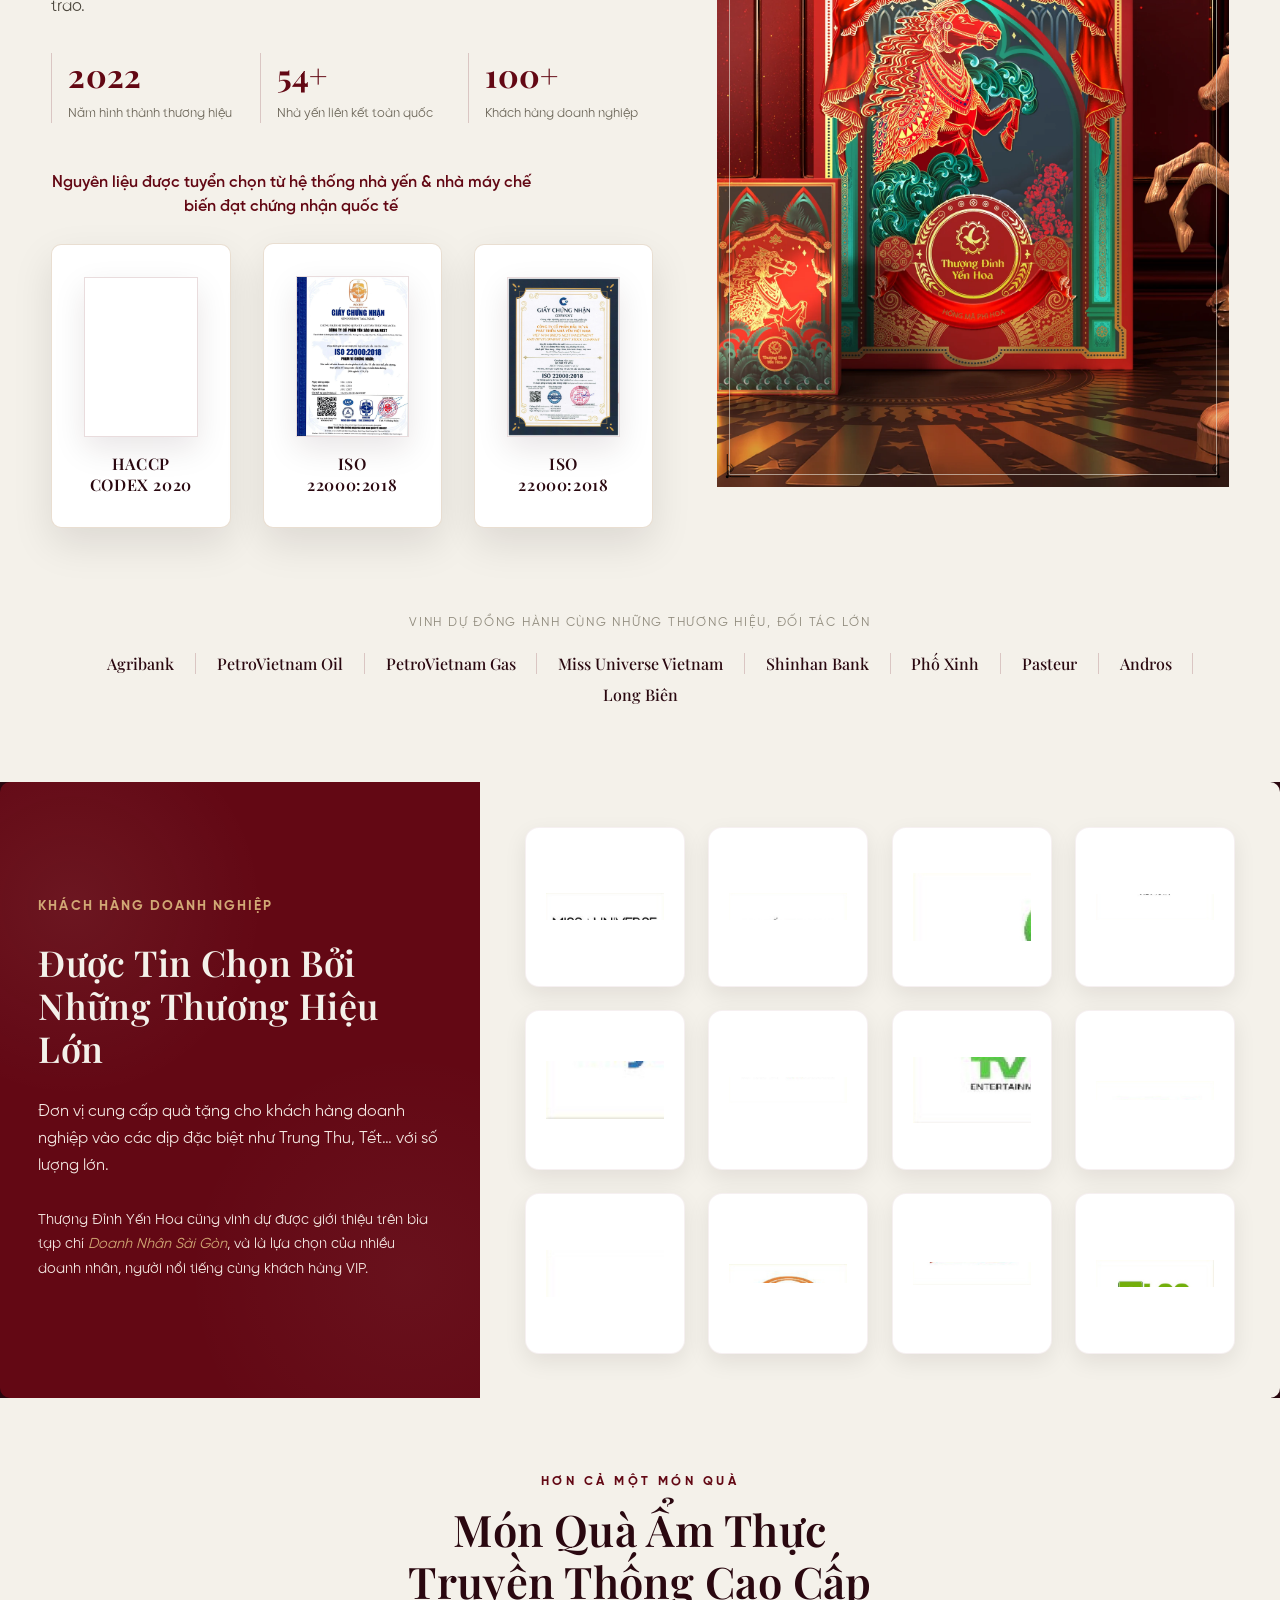
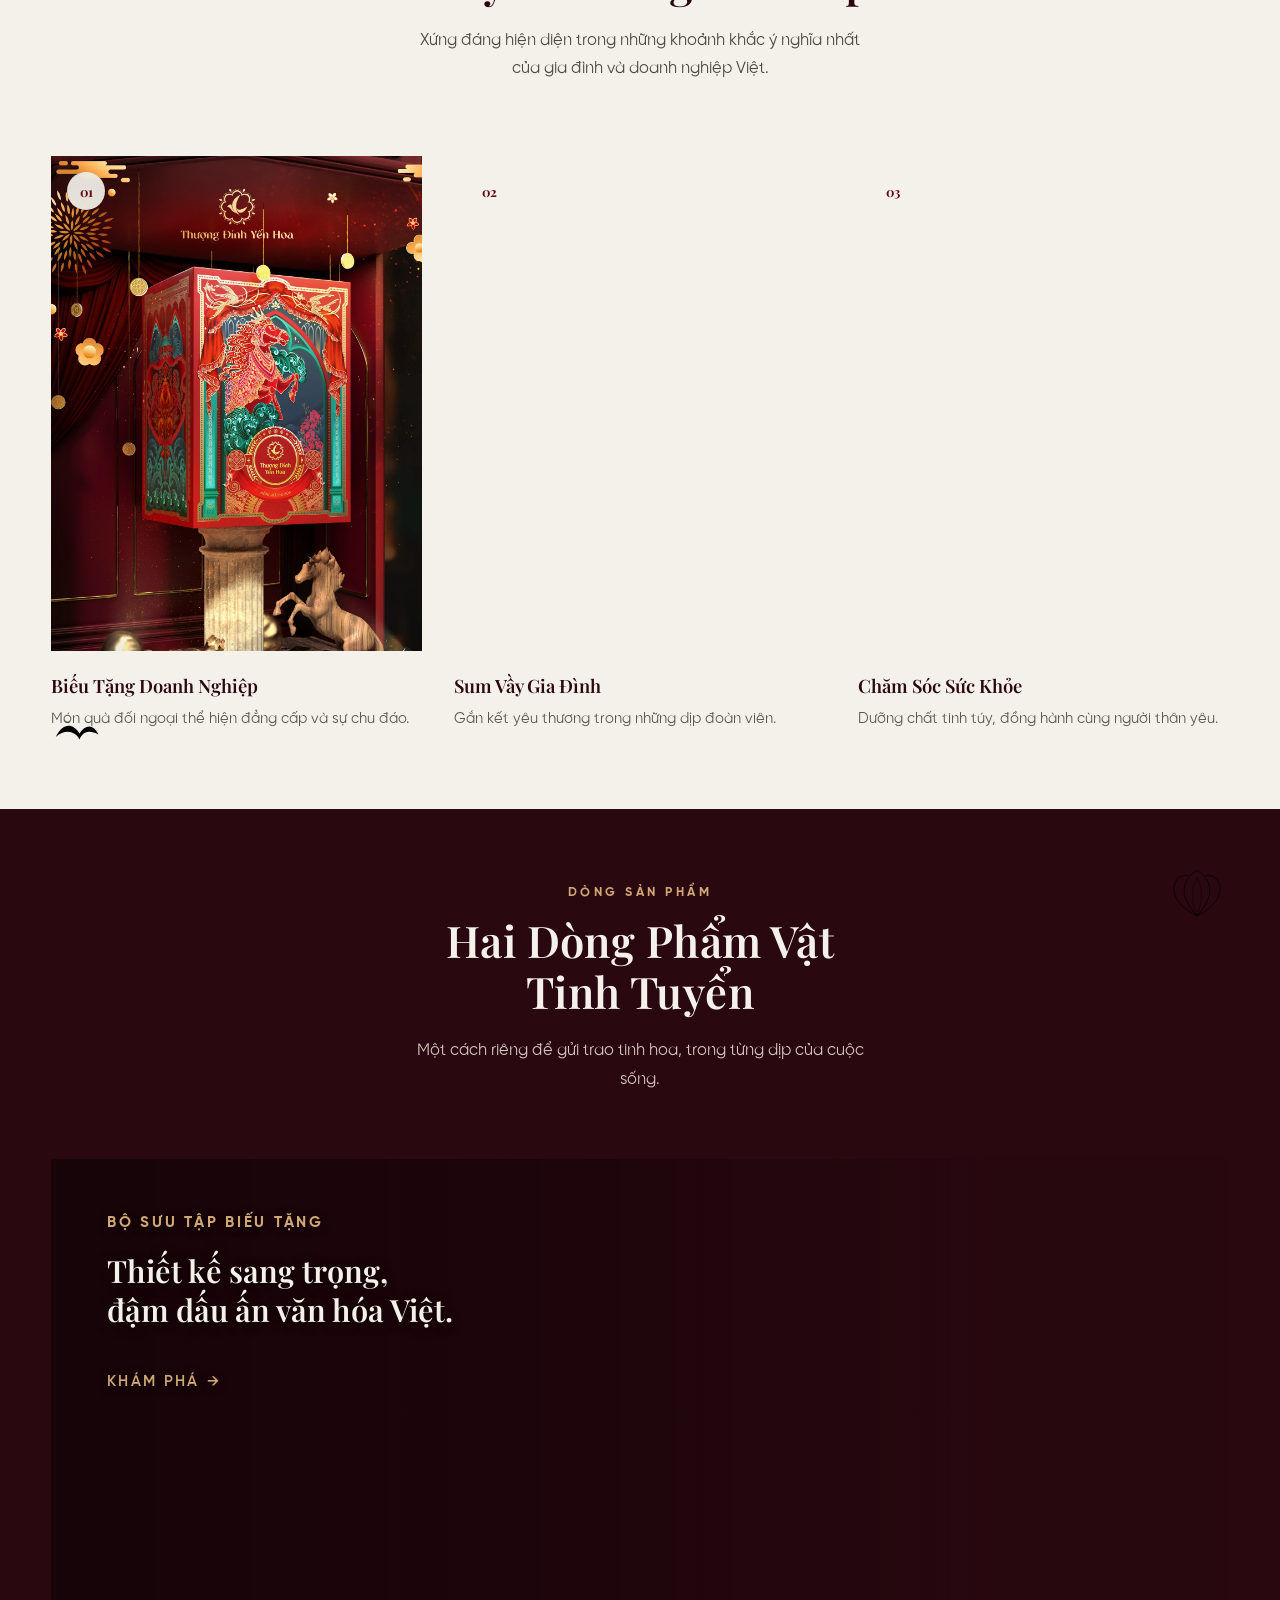
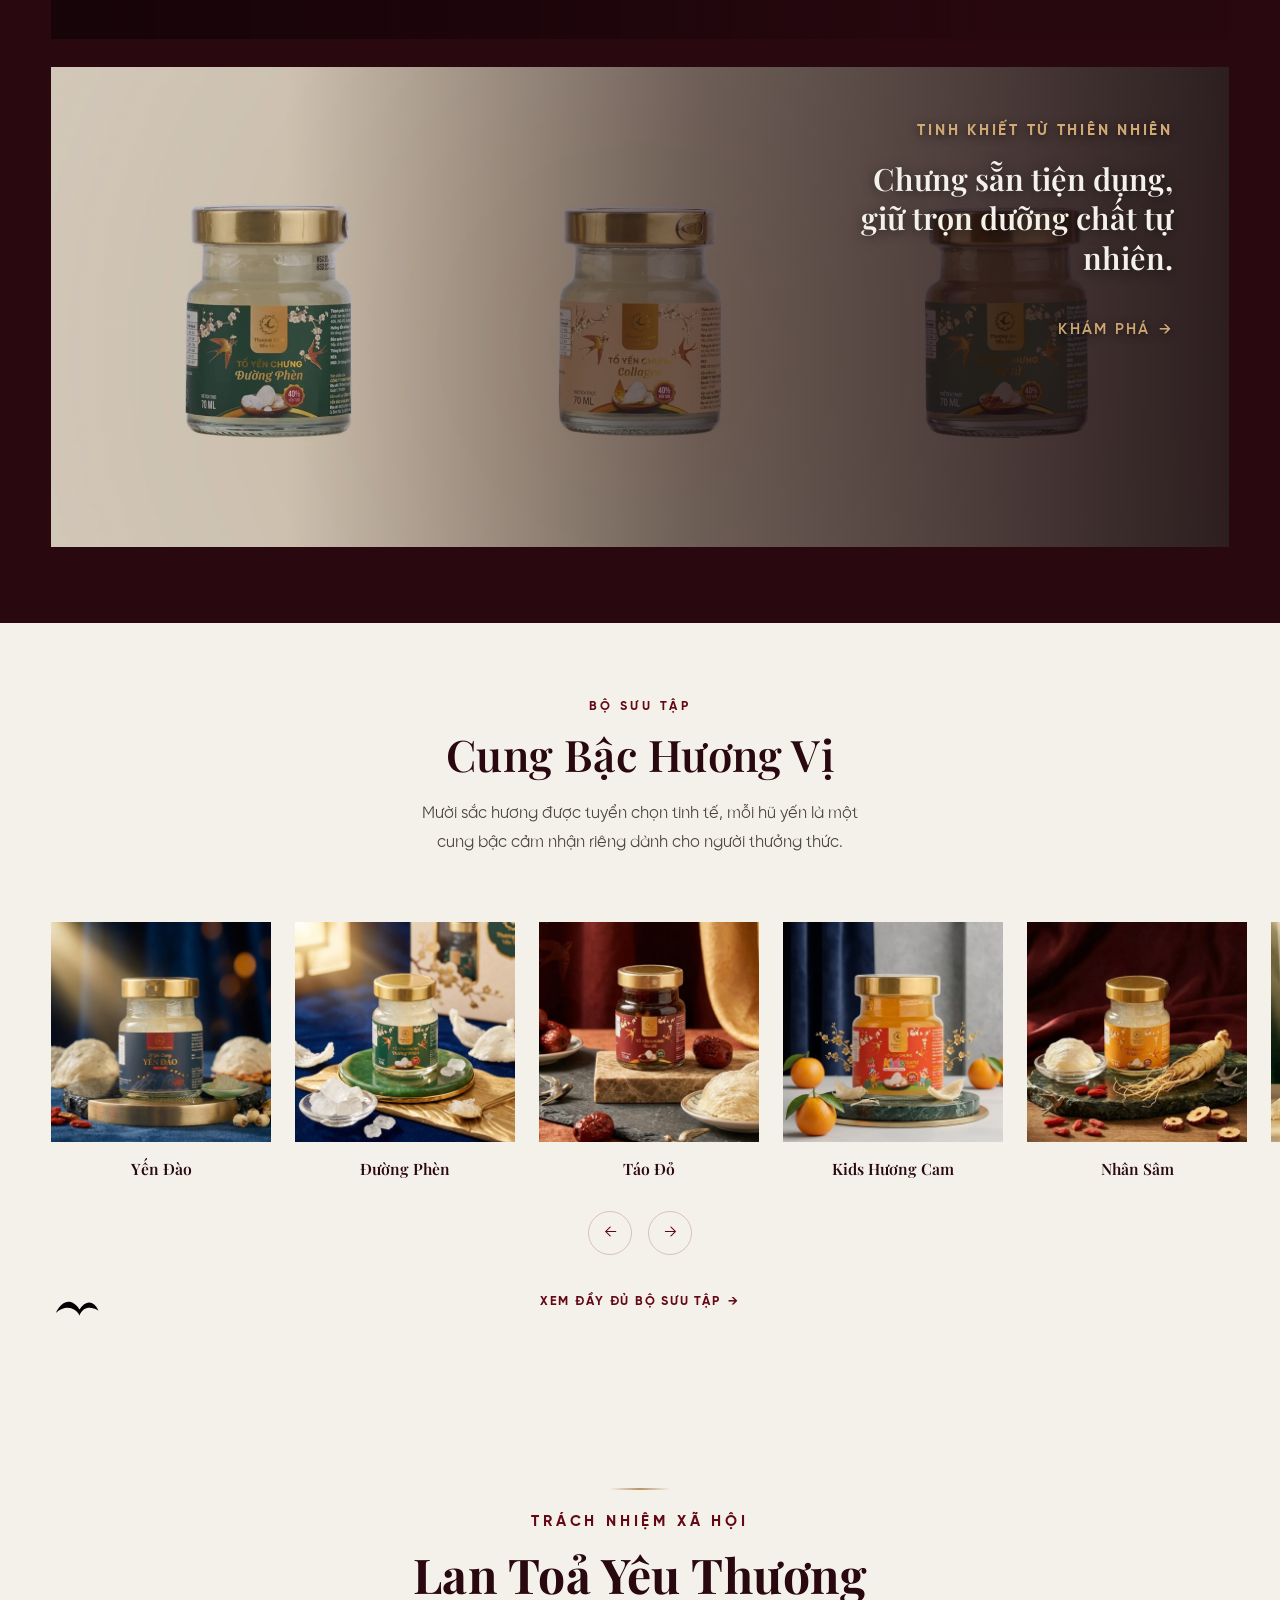
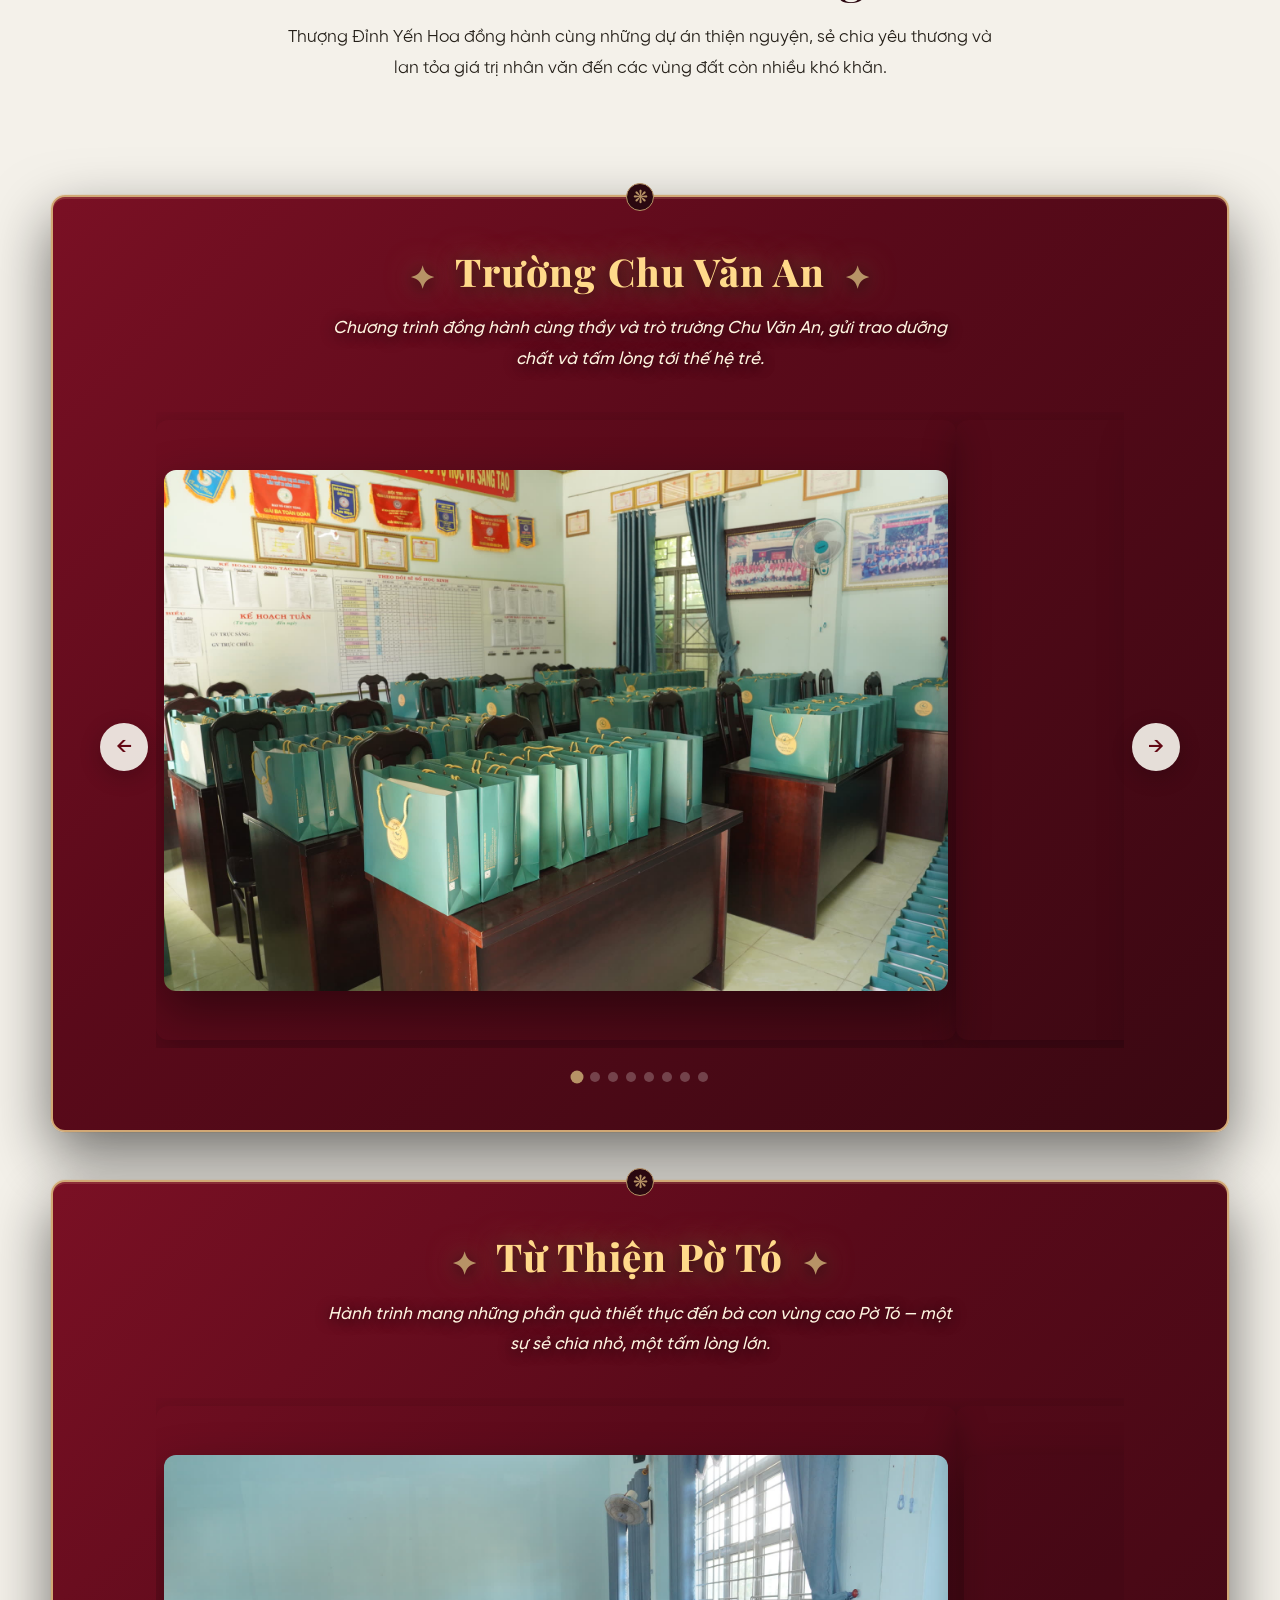
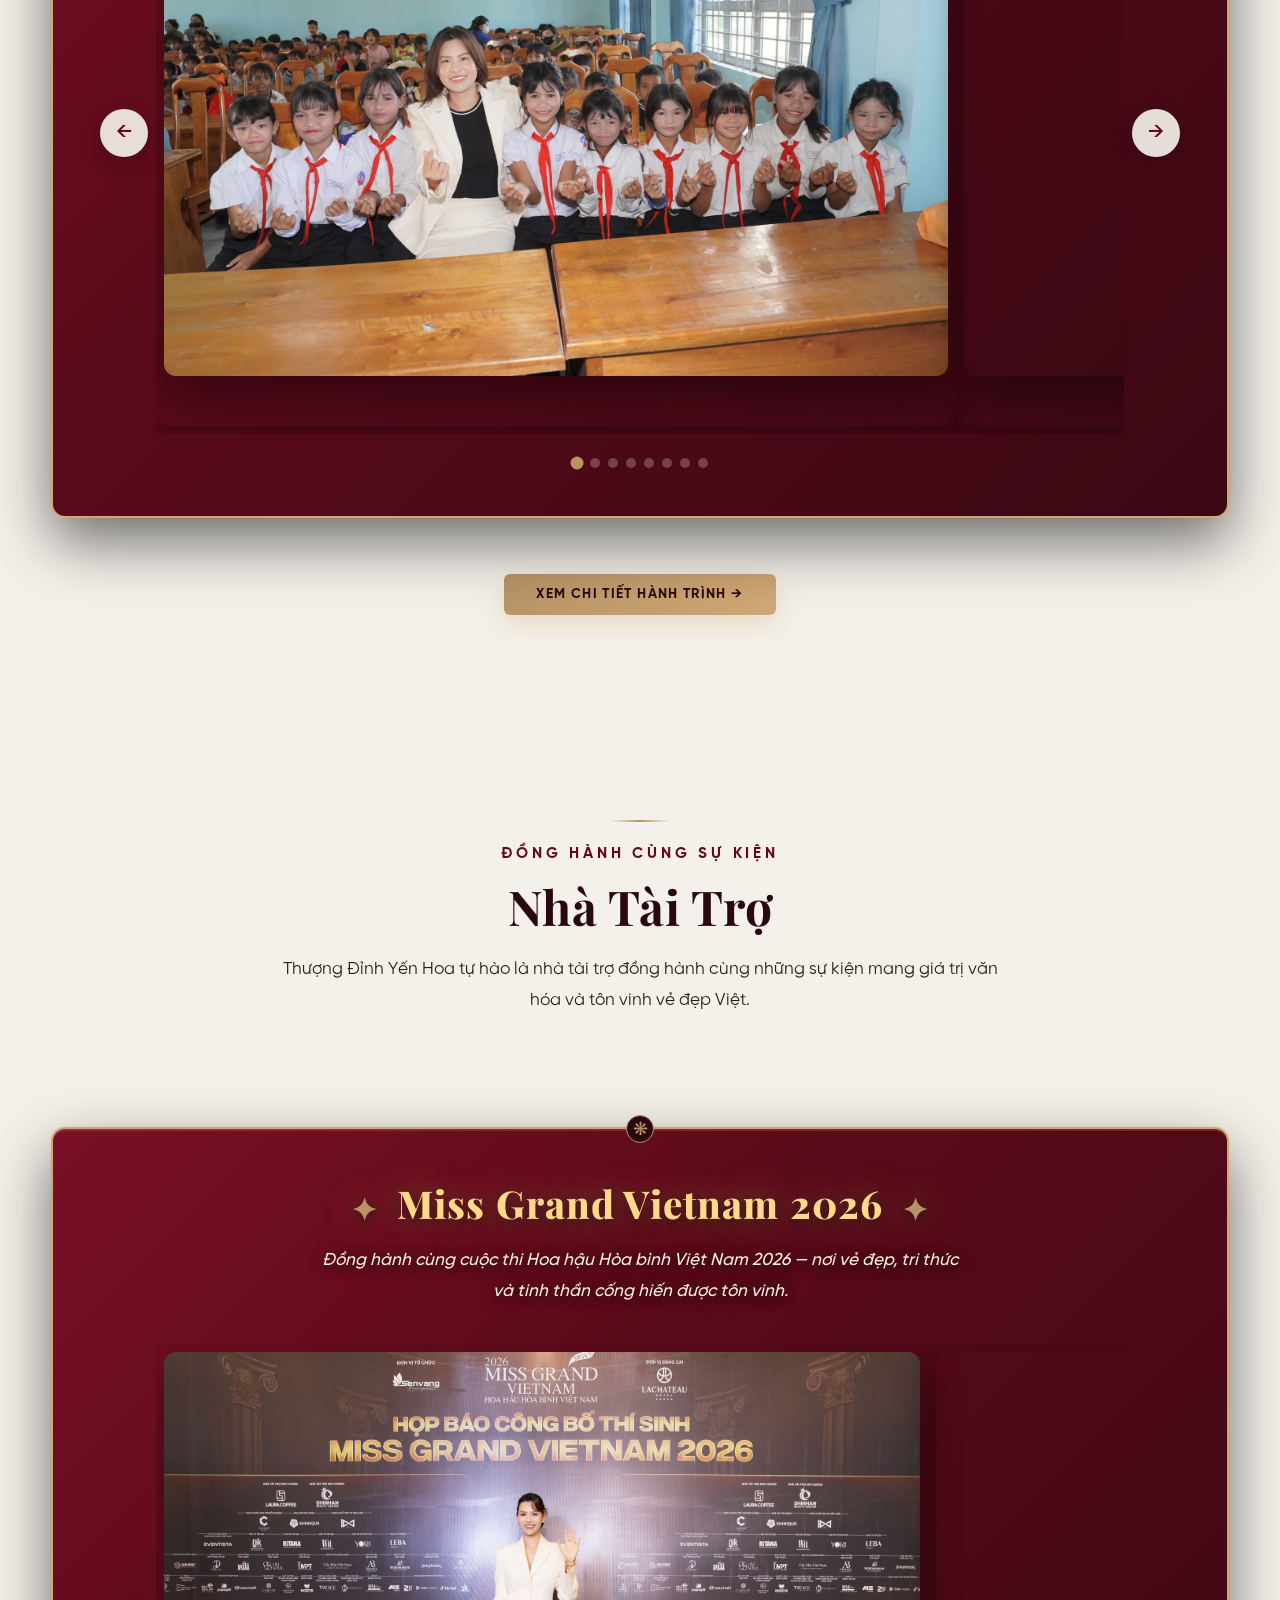
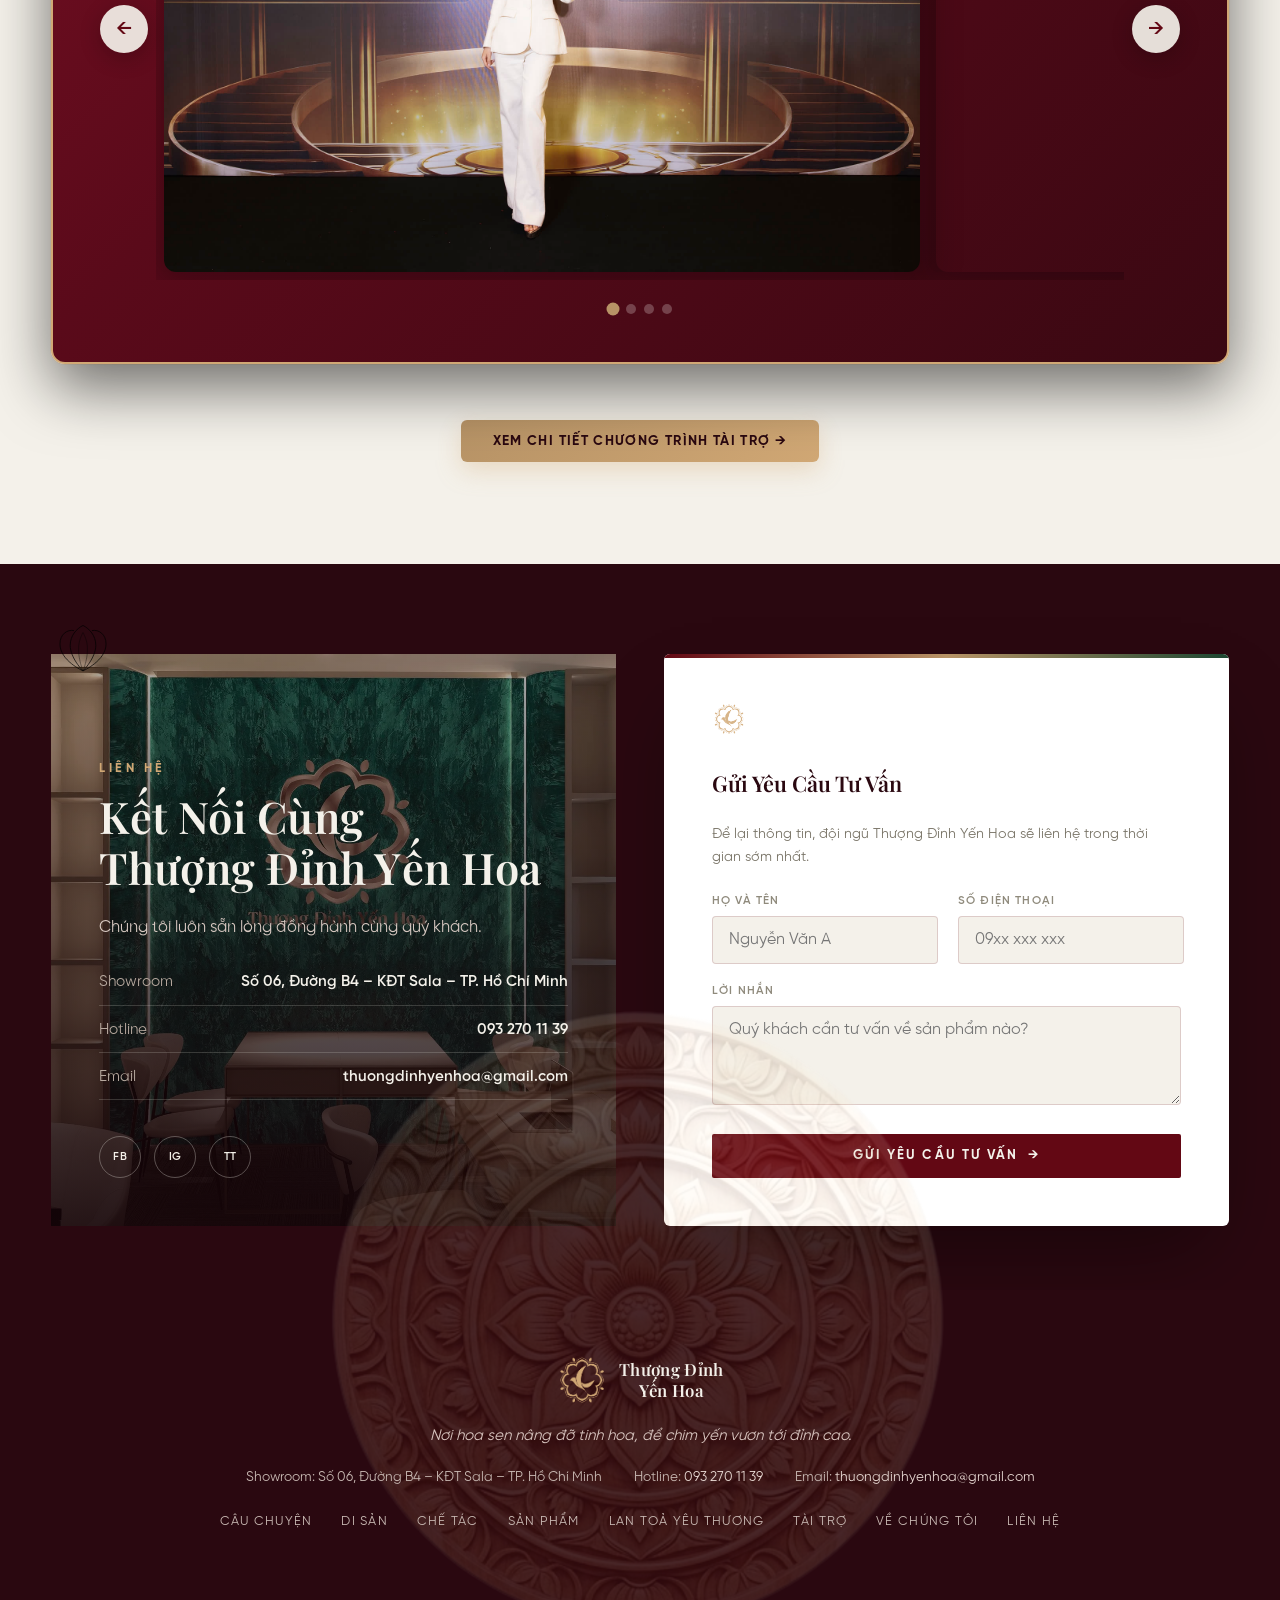
==== commit b64021c8: "Force CSS cache bust for CTA band fix" ====
--- a/index.html
+++ b/index.html
@@ -19,7 +19,7 @@
 <link rel="preconnect" href="https://fonts.gstatic.com" crossorigin>
 <link href="https://fonts.googleapis.com/css2?family=Playfair+Display:ital,wght@0,400;0,500;0,600;0,700;0,800;1,500&display=swap" rel="stylesheet">
 
-<link rel="stylesheet" href="css/style-v8.css">
+<link rel="stylesheet" href="css/style-v8.css?v=1783338486">
 </head>
 <body>
 
--- a/css/style-v8.css
+++ b/css/style-v8.css
@@ -3698,3 +3698,46 @@
 body.page-light .site-footer{
   background:var(--color-dark) !important;
 }
+
+/* v8 — Force contain with higher specificity */
+html body .project__gallery > .project__gallery-item > img,
+html body .project__gallery > figure > img,
+html body .project__gallery--masonry > figure > img,
+html body .gallery-carousel__track > figure > img,
+html body .community__gallery > figure > img,
+html body .sponsor__gallery > figure > img{
+  object-fit:contain !important;
+  height:auto !important;
+  width:auto !important;
+  max-width:100% !important;
+  max-height:clamp(340px,52vw,620px) !important;
+  border-radius:12px !important;
+  background:rgba(42,8,16,.12);
+}
+html body .project__gallery > .project__gallery-item,
+html body .project__gallery > figure,
+html body .project__gallery--masonry > figure,
+html body .gallery-carousel__track > figure,
+html body .community__gallery > figure,
+html body .sponsor__gallery > figure{
+  aspect-ratio:auto !important;
+  height:auto !important;
+  display:flex !important;
+  align-items:center !important;
+  justify-content:center !important;
+  padding:0 .5rem !important;
+}
+
+/* v8 — Product CTA band cùng màu với footer */
+body.page-light .product-cta-band{
+  background:var(--color-dark) !important;
+  color:var(--color-cream-soft);
+}
+body.page-light .product-cta-band .section-title,
+body.page-light .product-cta-band h2{
+  color:var(--color-cream-soft) !important;
+}
+body.page-light .product-cta-band .section-lead,
+body.page-light .product-cta-band p{
+  color:#d8c9c2 !important;
+}
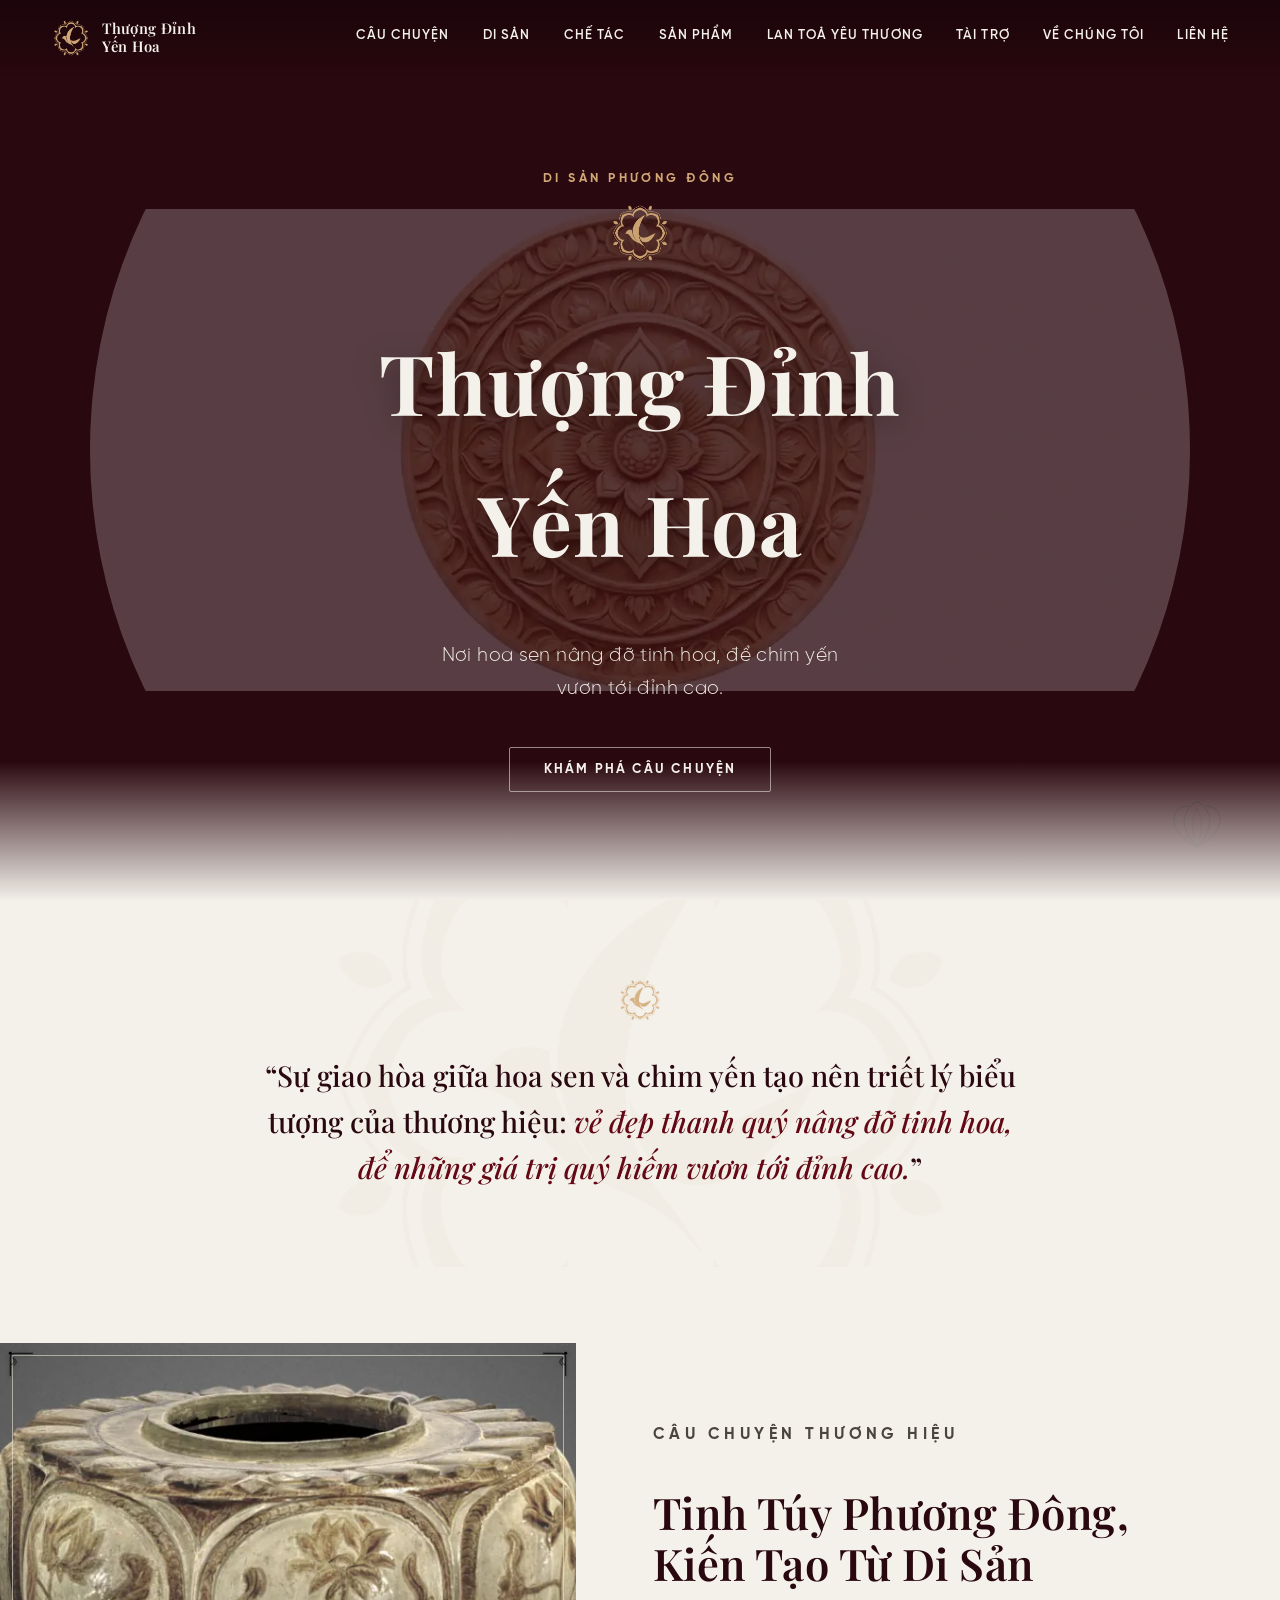
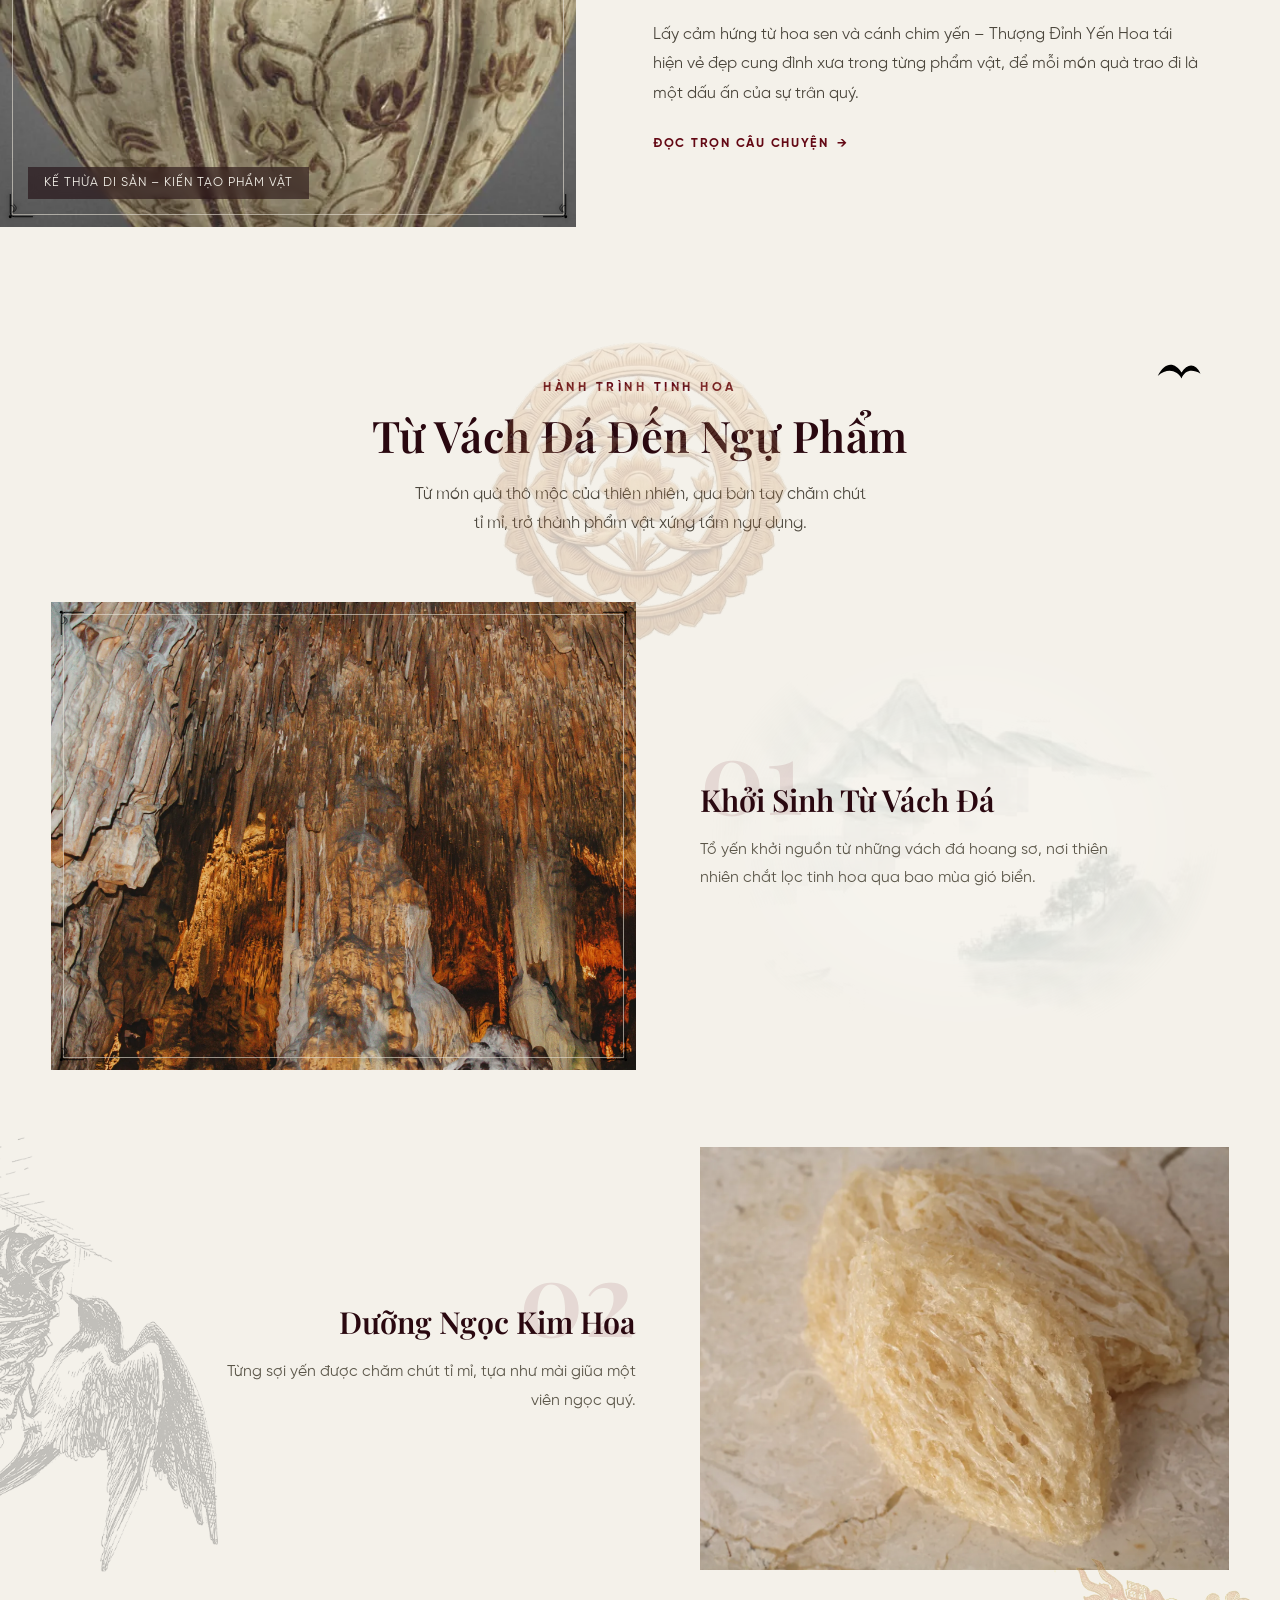
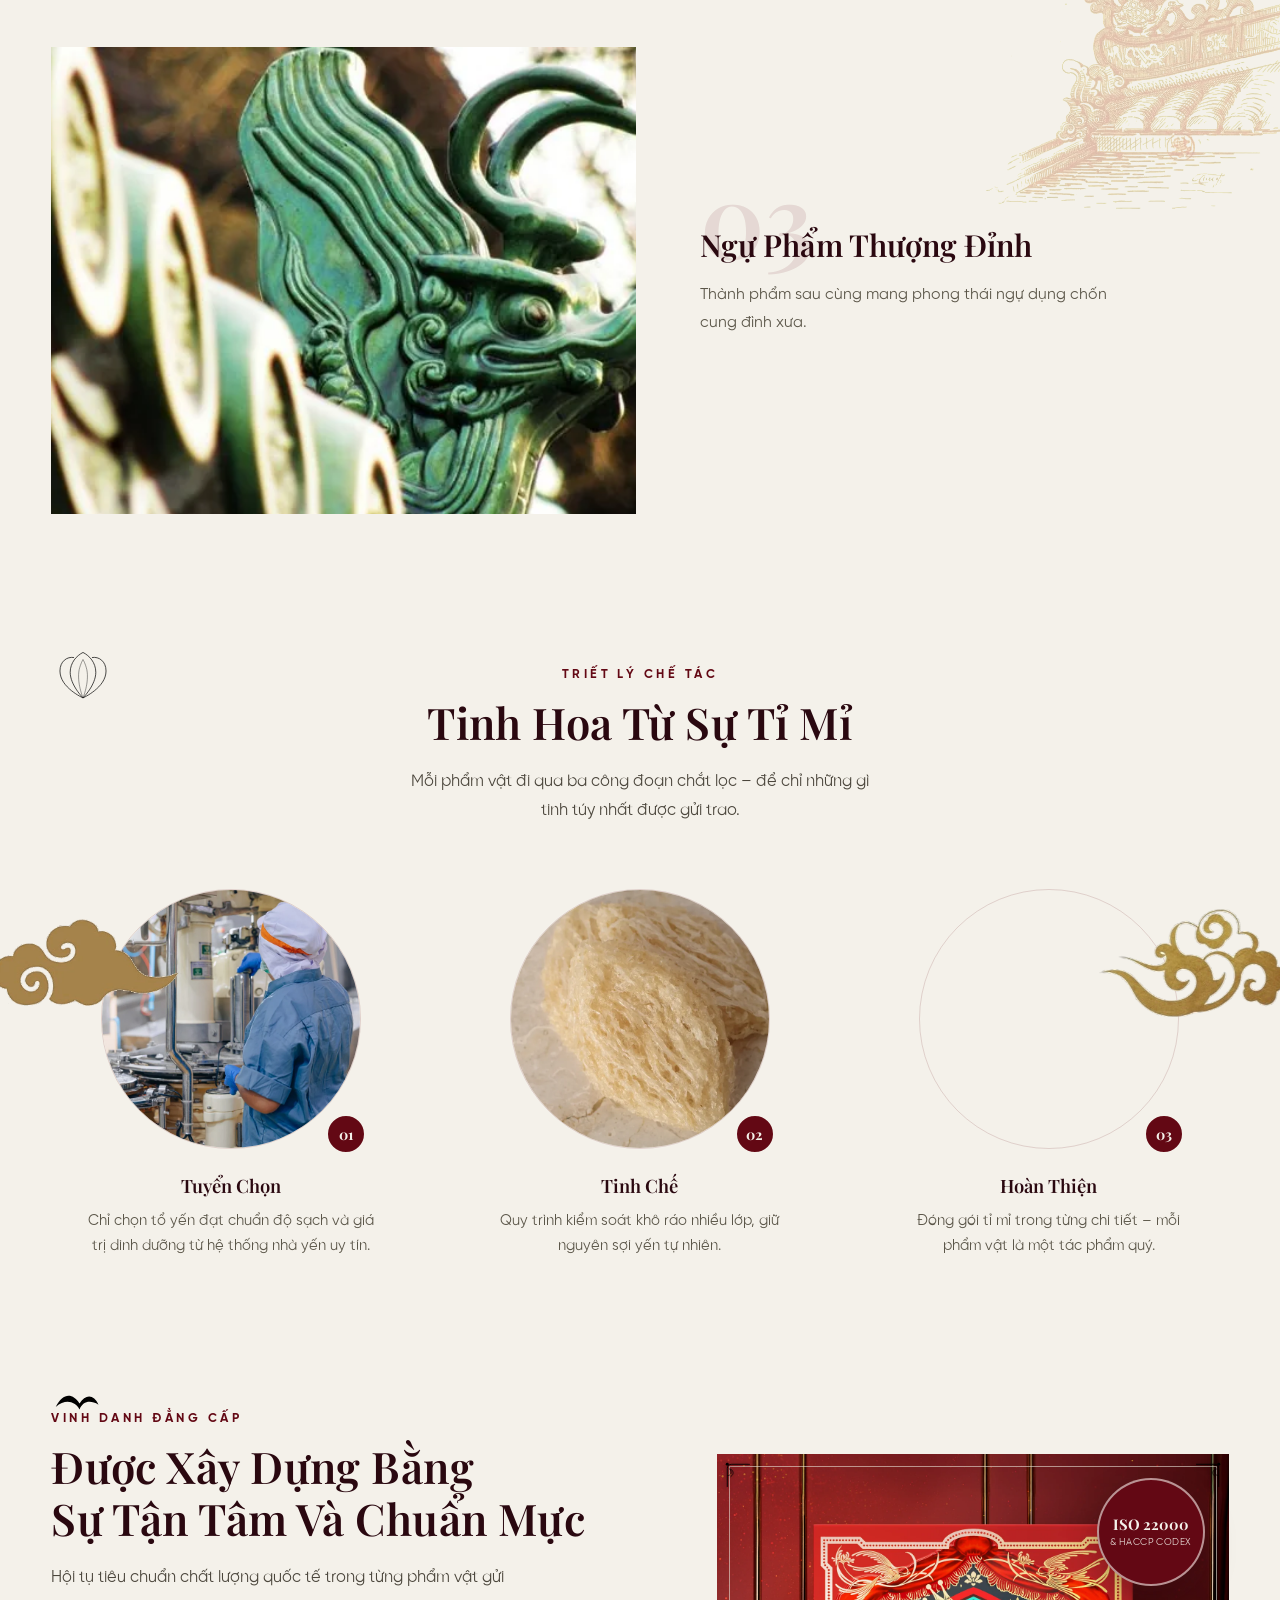
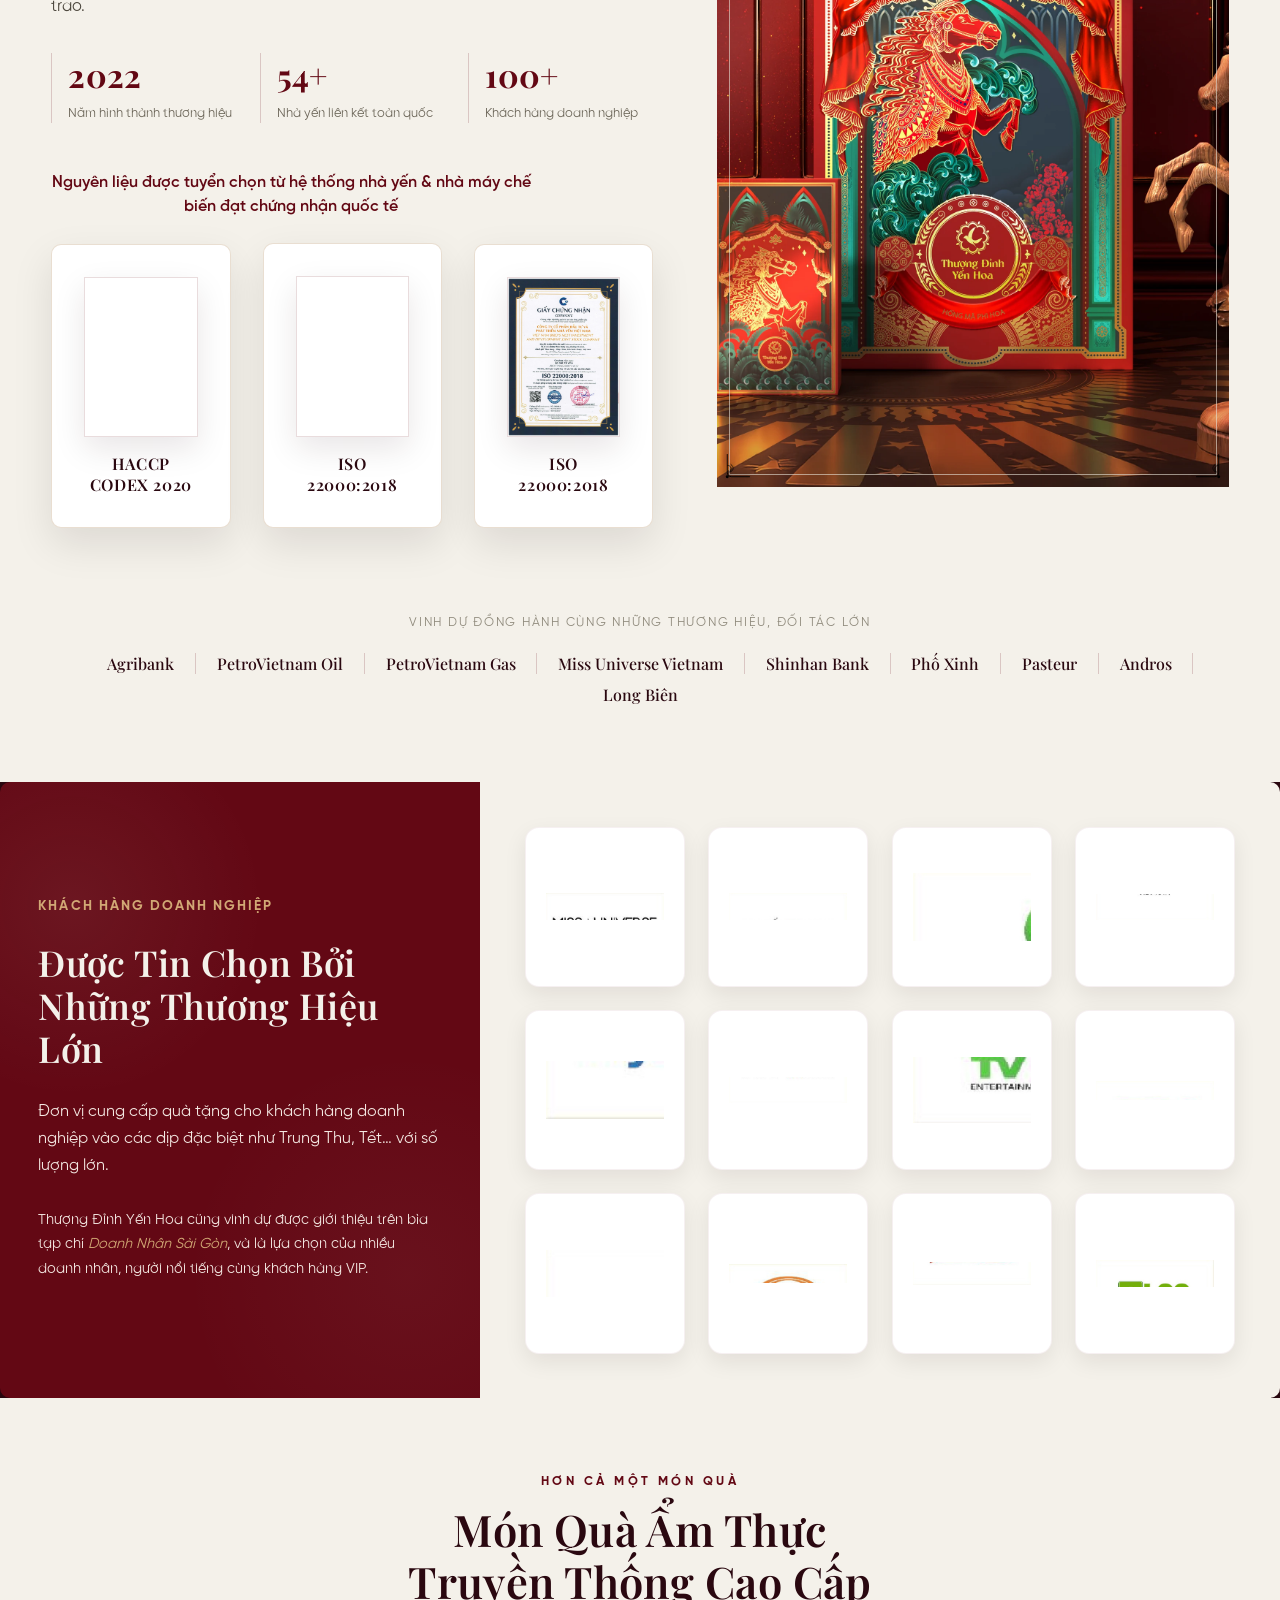
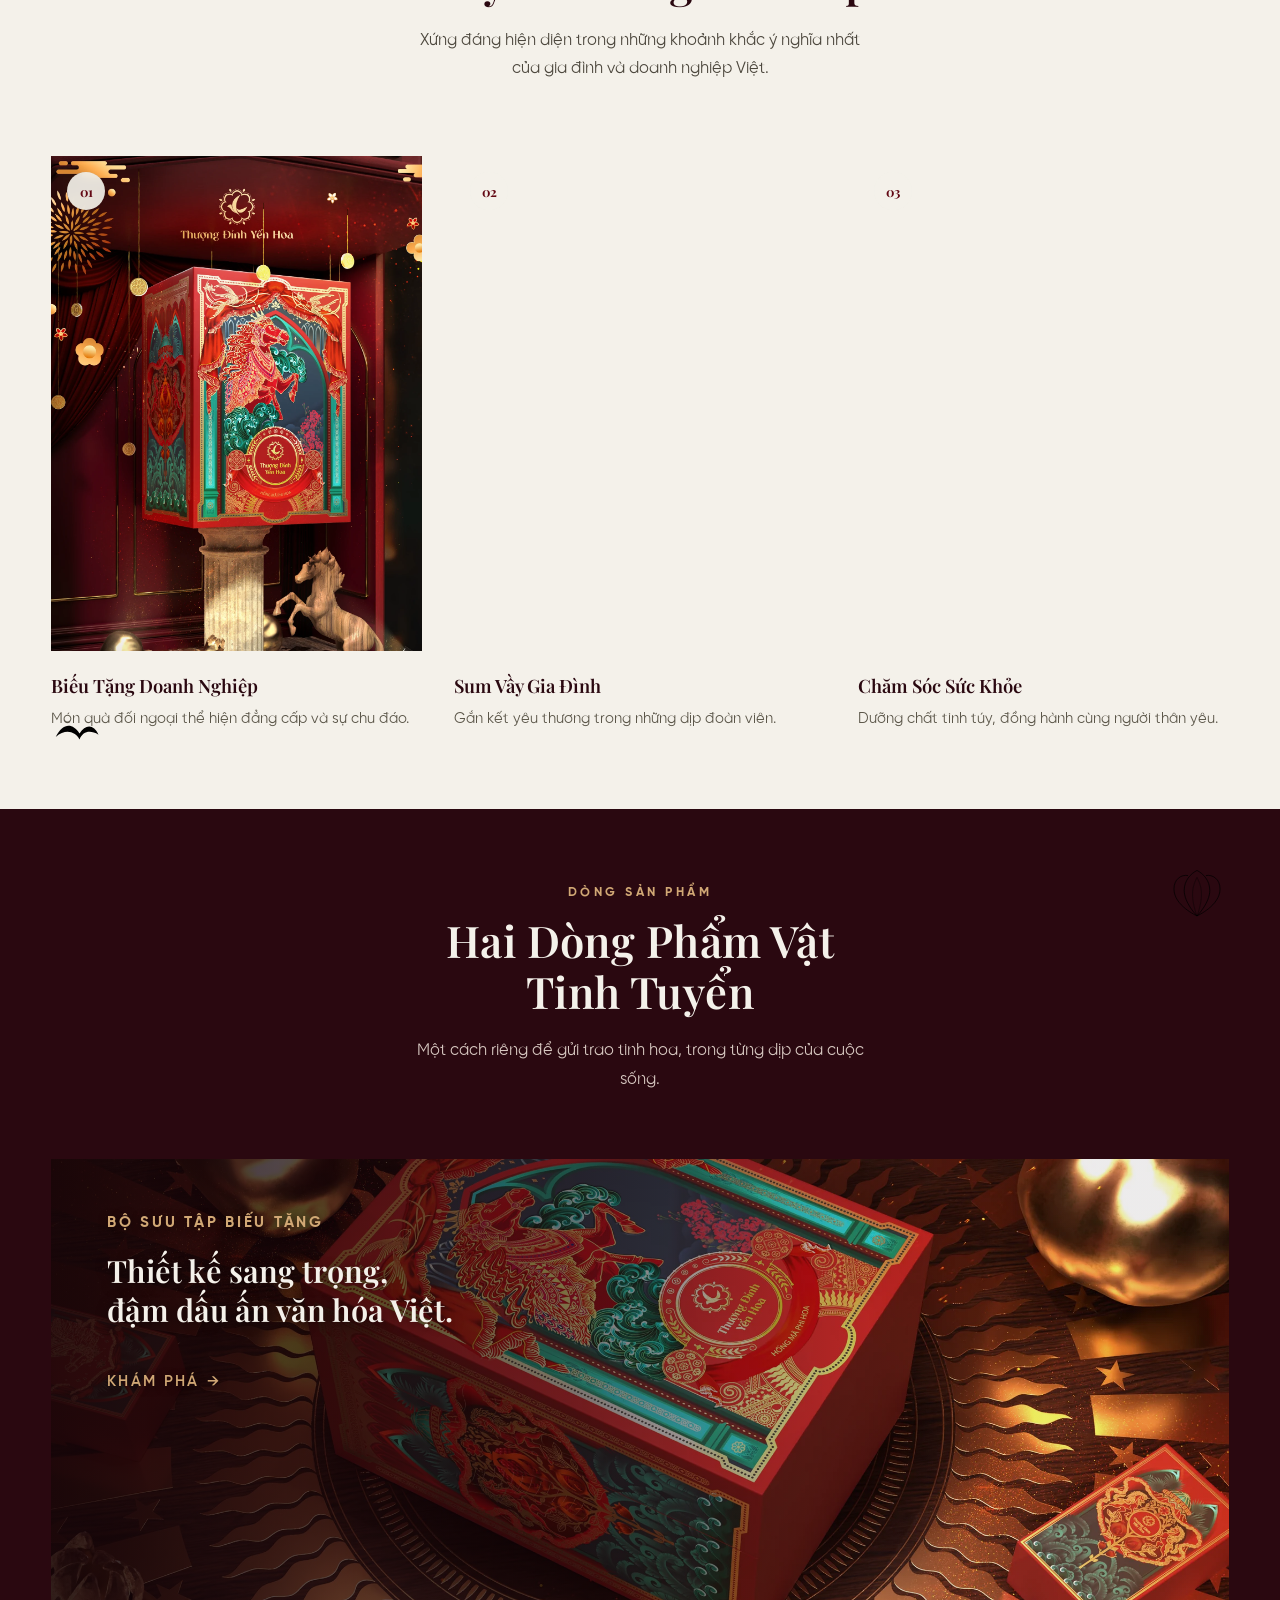
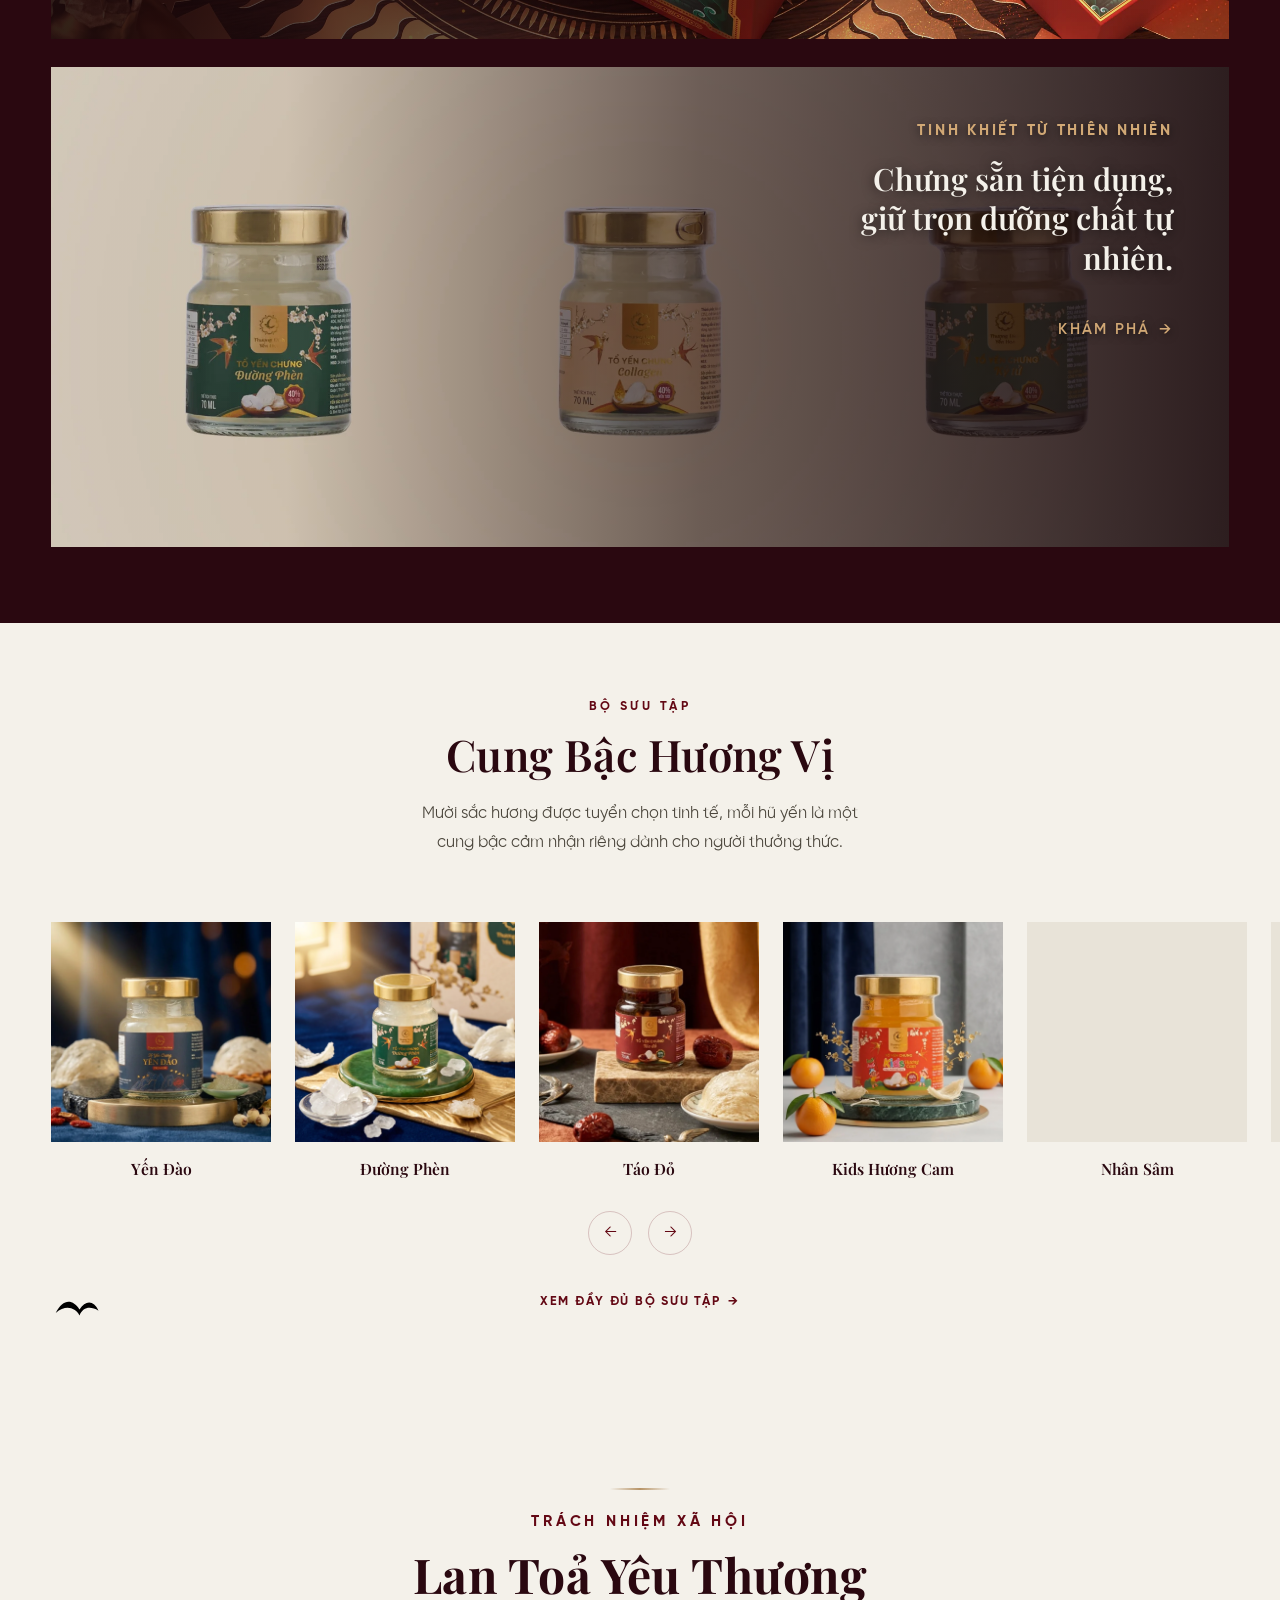
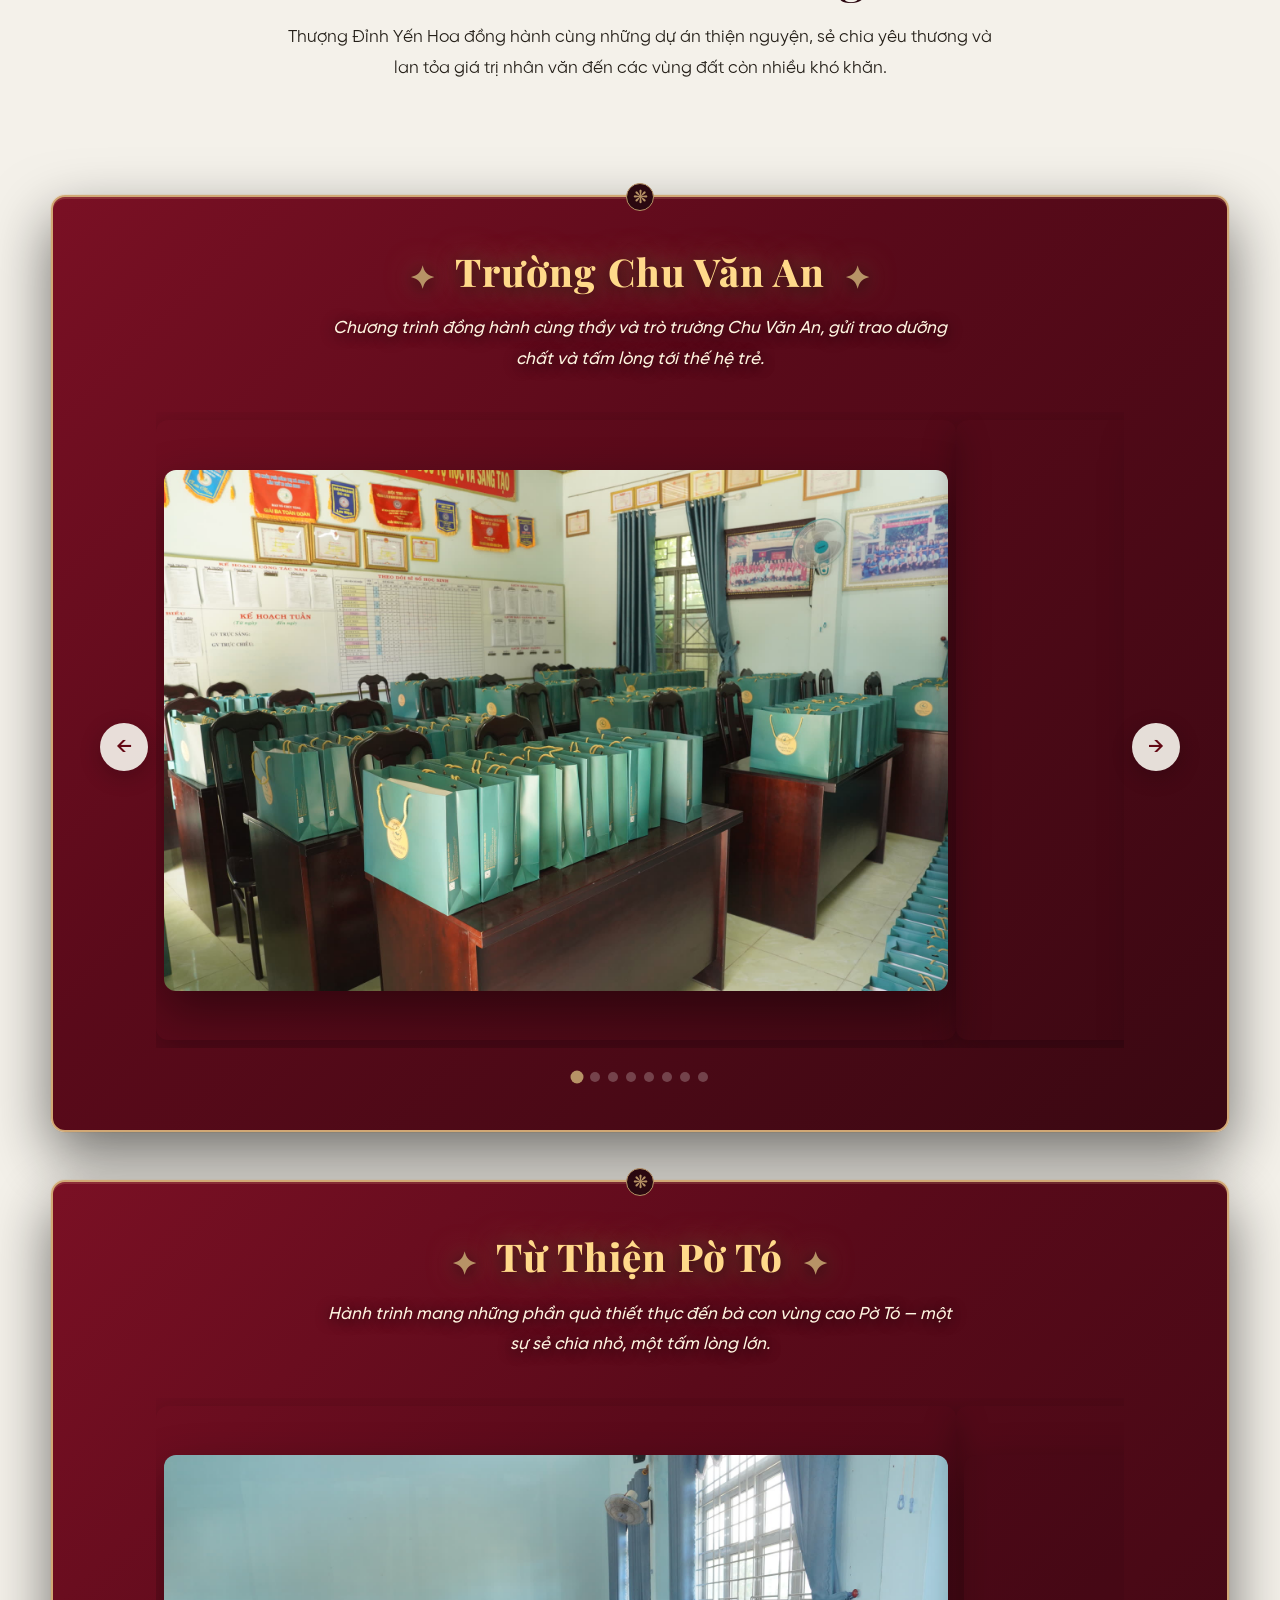
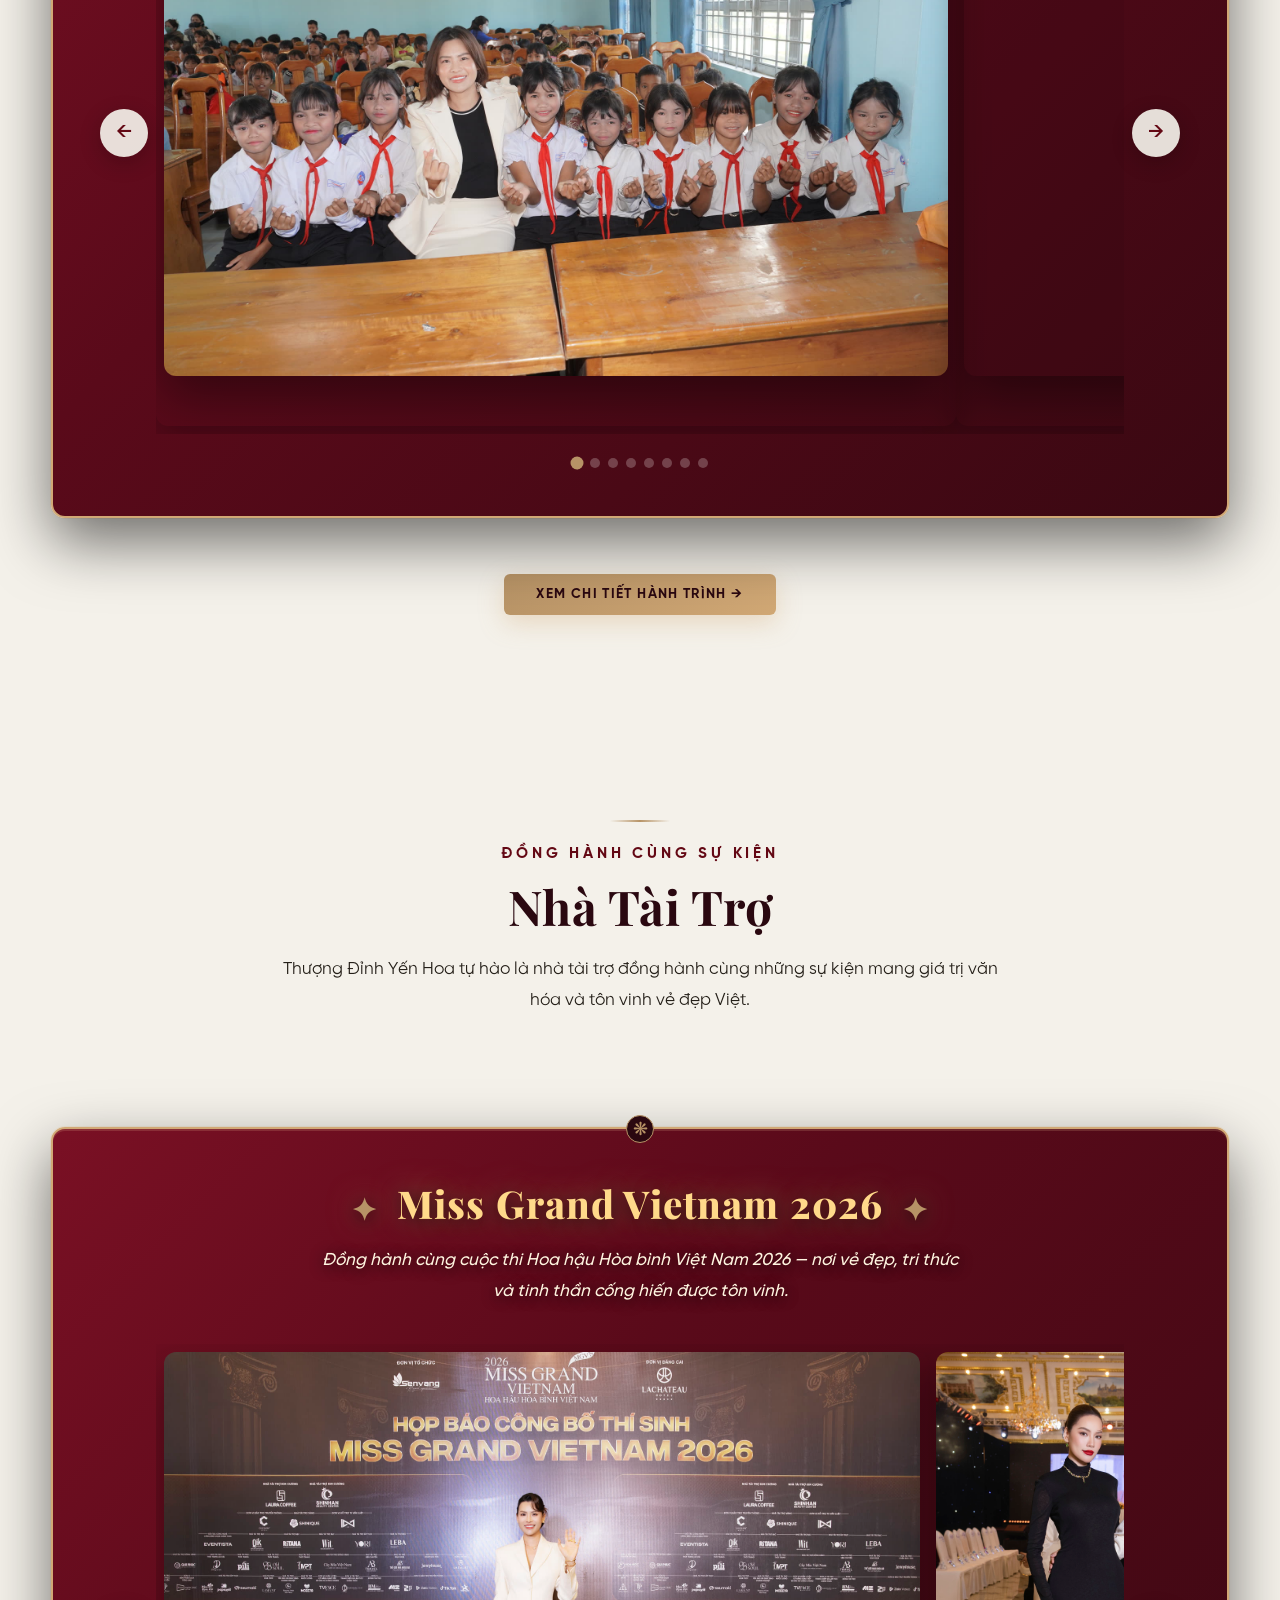
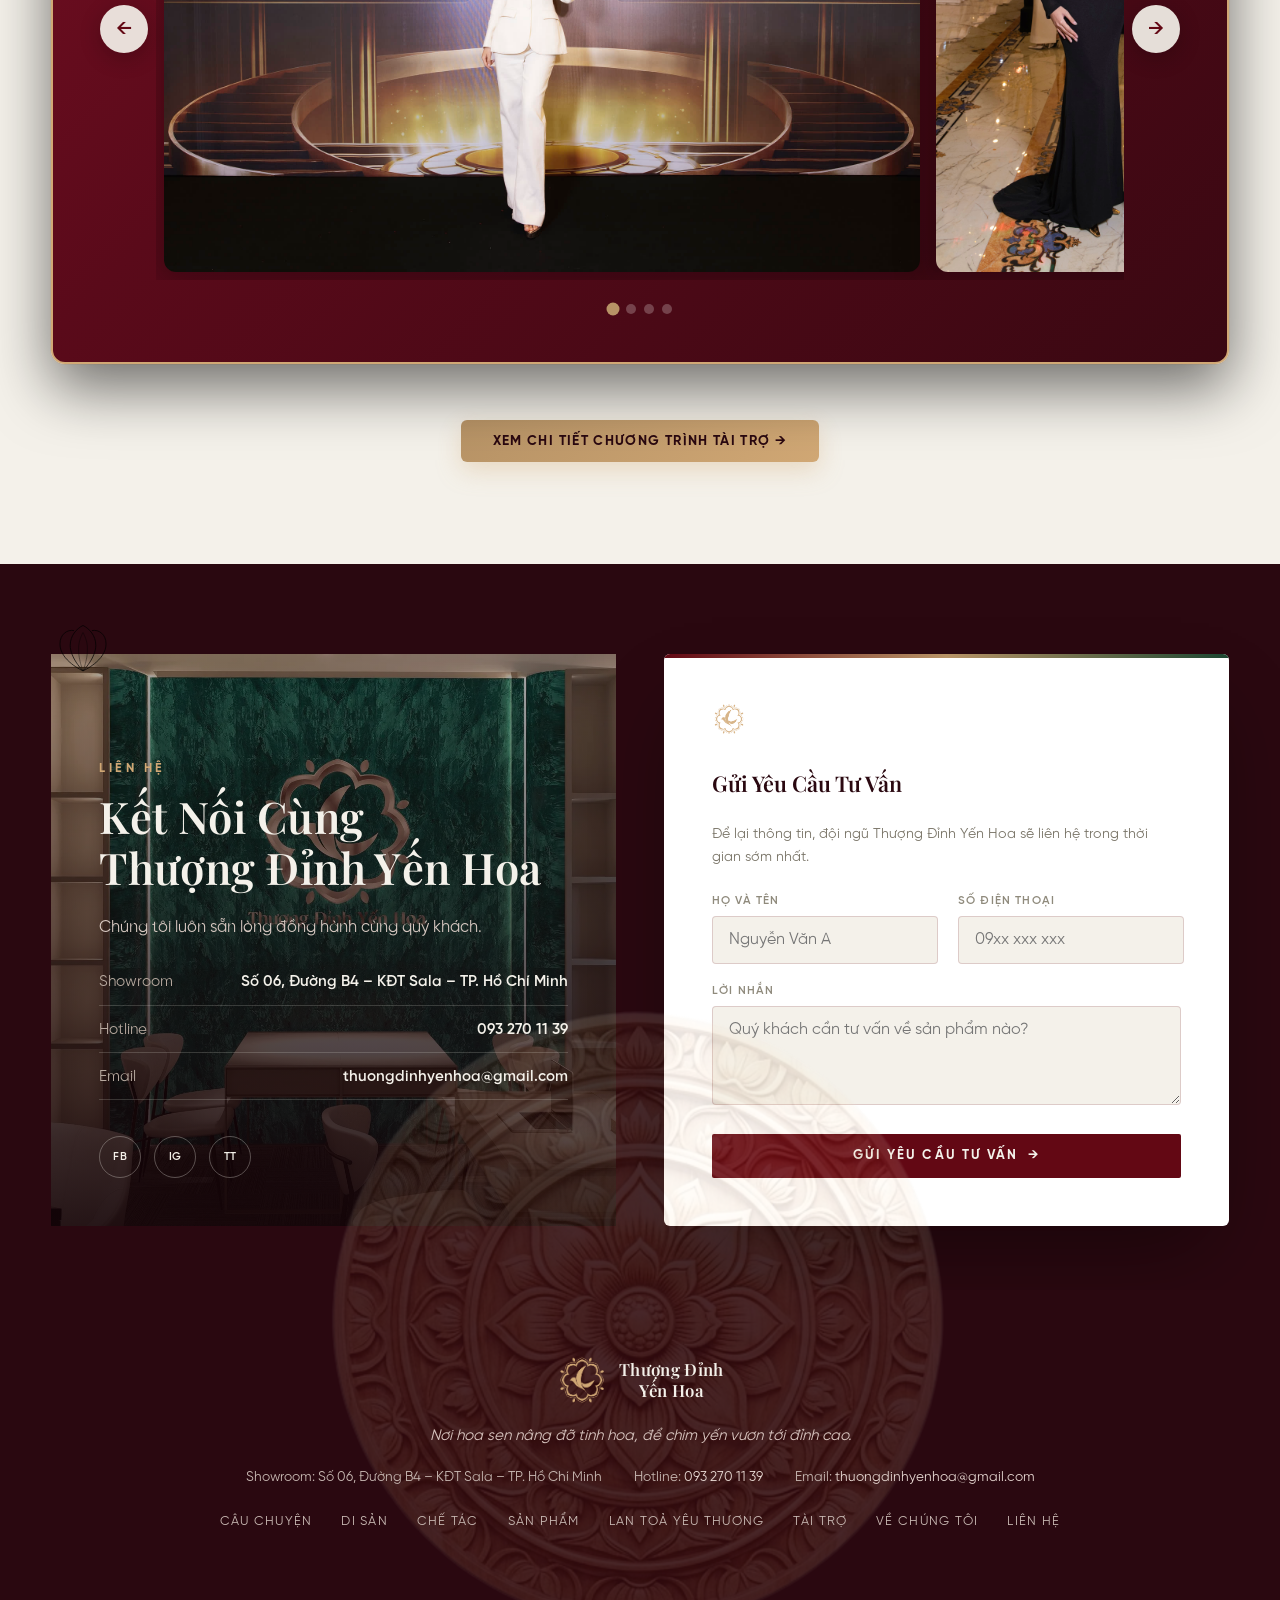
==== commit 4a136cbc: "Cream footer for ve-chung-toi (matches partners section)" ====
--- a/index.html
+++ b/index.html
@@ -19,7 +19,7 @@
 <link rel="preconnect" href="https://fonts.gstatic.com" crossorigin>
 <link href="https://fonts.googleapis.com/css2?family=Playfair+Display:ital,wght@0,400;0,500;0,600;0,700;0,800;1,500&display=swap" rel="stylesheet">
 
-<link rel="stylesheet" href="css/style-v8.css?v=1783338486">
+<link rel="stylesheet" href="css/style-v8.css?v=1783338733">
 </head>
 <body>
 
--- a/css/style-v8.css
+++ b/css/style-v8.css
@@ -3741,3 +3741,45 @@
 body.page-light .product-cta-band p{
   color:#d8c9c2 !important;
 }
+
+/* v8 — Footer trang page-light: đồng màu section liền kề (cream) */
+body.page-light .site-footer{
+  background:var(--color-cream-soft) !important;
+}
+body.page-light .site-footer .brand-mark__text > span,
+body.page-light .site-footer__tagline,
+body.page-light .site-footer__contact li,
+body.page-light .site-footer__contact a,
+body.page-light .site-footer__nav a{
+  color:var(--color-body) !important;
+}
+body.page-light .site-footer__contact a:hover,
+body.page-light .site-footer__nav a:hover{
+  color:var(--color-primary) !important;
+}
+body.page-light .site-footer .rotating-trong-dong{ opacity:.10 !important; }
+
+/* San-pham page cần footer dark như cũ */
+body.page-light:has(.jar-hero) .site-footer{
+  background:var(--color-dark) !important;
+}
+body.page-light:has(.jar-hero) .site-footer *{
+  color:inherit !important;
+}
+
+/* v8 — page-cream-footer (ve-chung-toi): footer đồng màu cream với section trên */
+body.page-cream-footer .site-footer{
+  background:var(--color-cream-soft) !important;
+}
+body.page-cream-footer .site-footer .brand-mark__text > span,
+body.page-cream-footer .site-footer__tagline,
+body.page-cream-footer .site-footer__contact li,
+body.page-cream-footer .site-footer__contact a,
+body.page-cream-footer .site-footer__nav a{
+  color:var(--color-body) !important;
+}
+body.page-cream-footer .site-footer__contact a:hover,
+body.page-cream-footer .site-footer__nav a:hover{
+  color:var(--color-primary) !important;
+}
+body.page-cream-footer .site-footer .rotating-trong-dong{ opacity:.10 !important; }
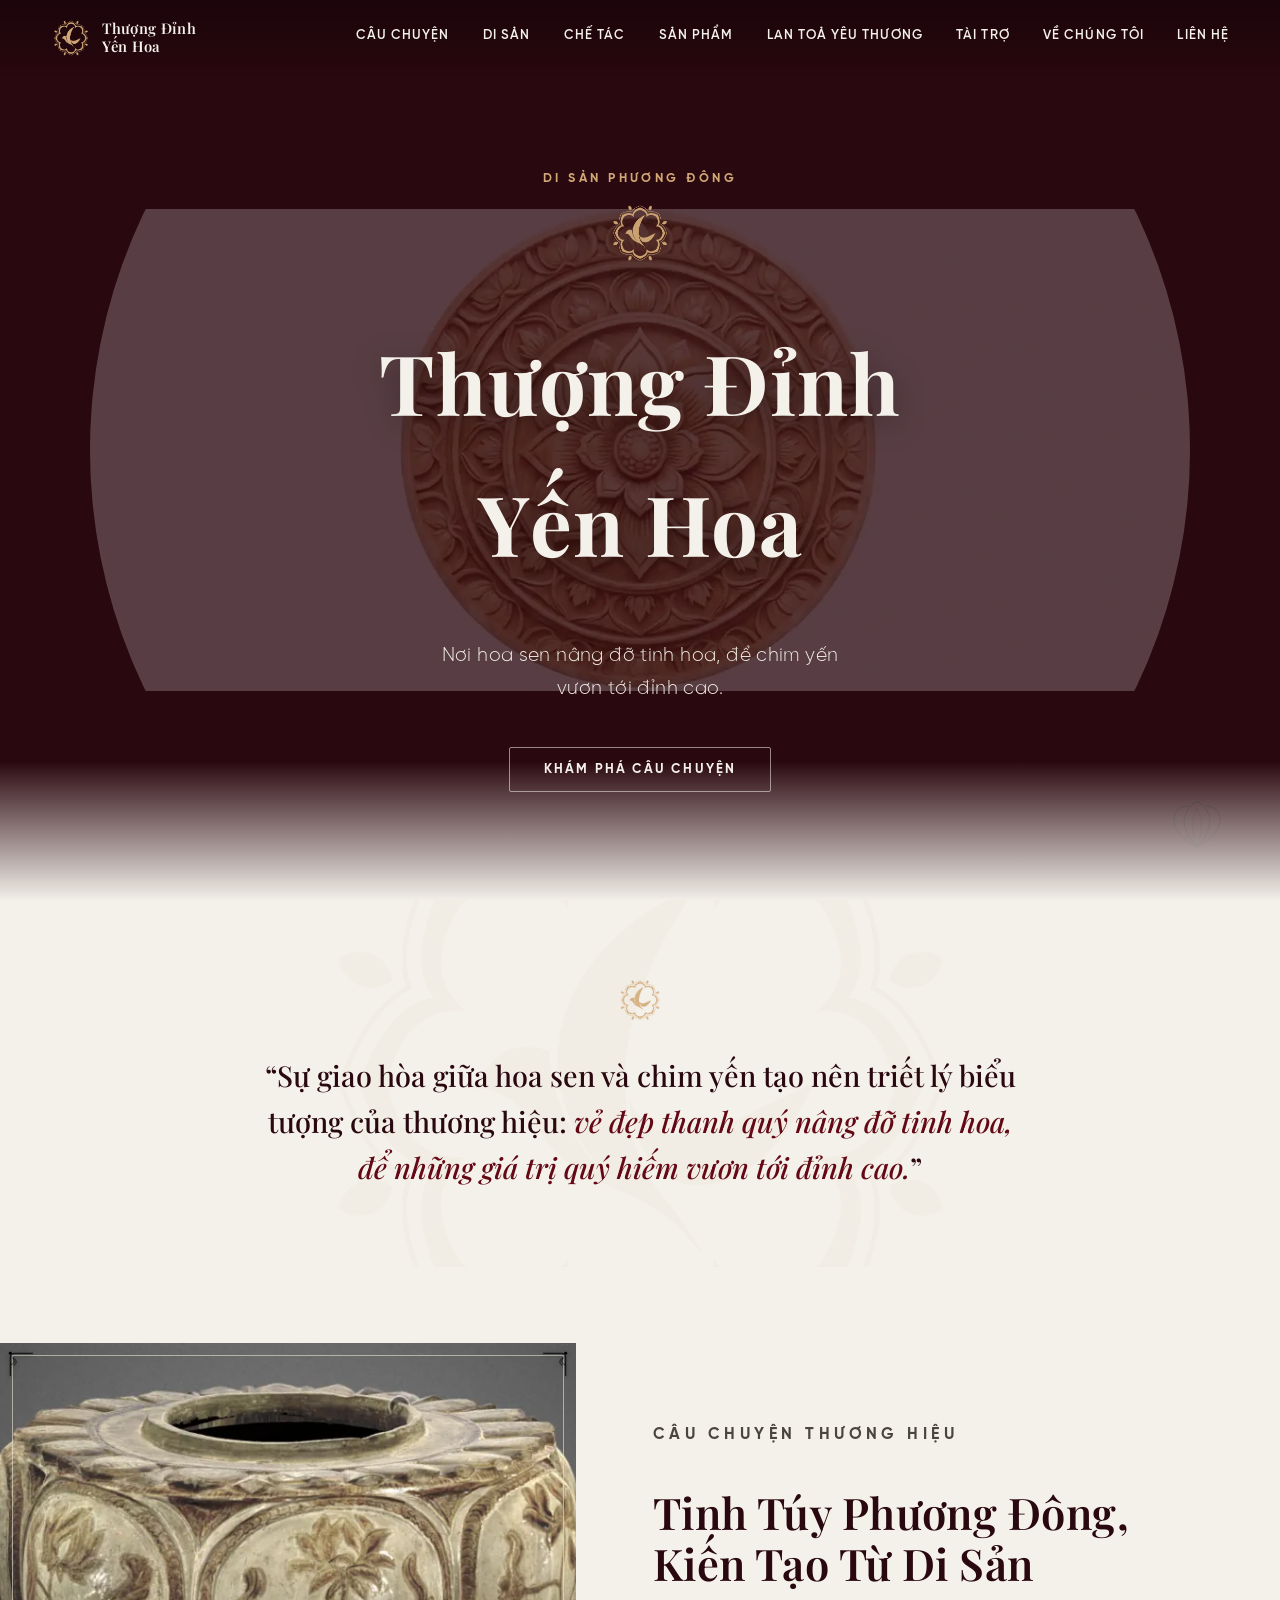
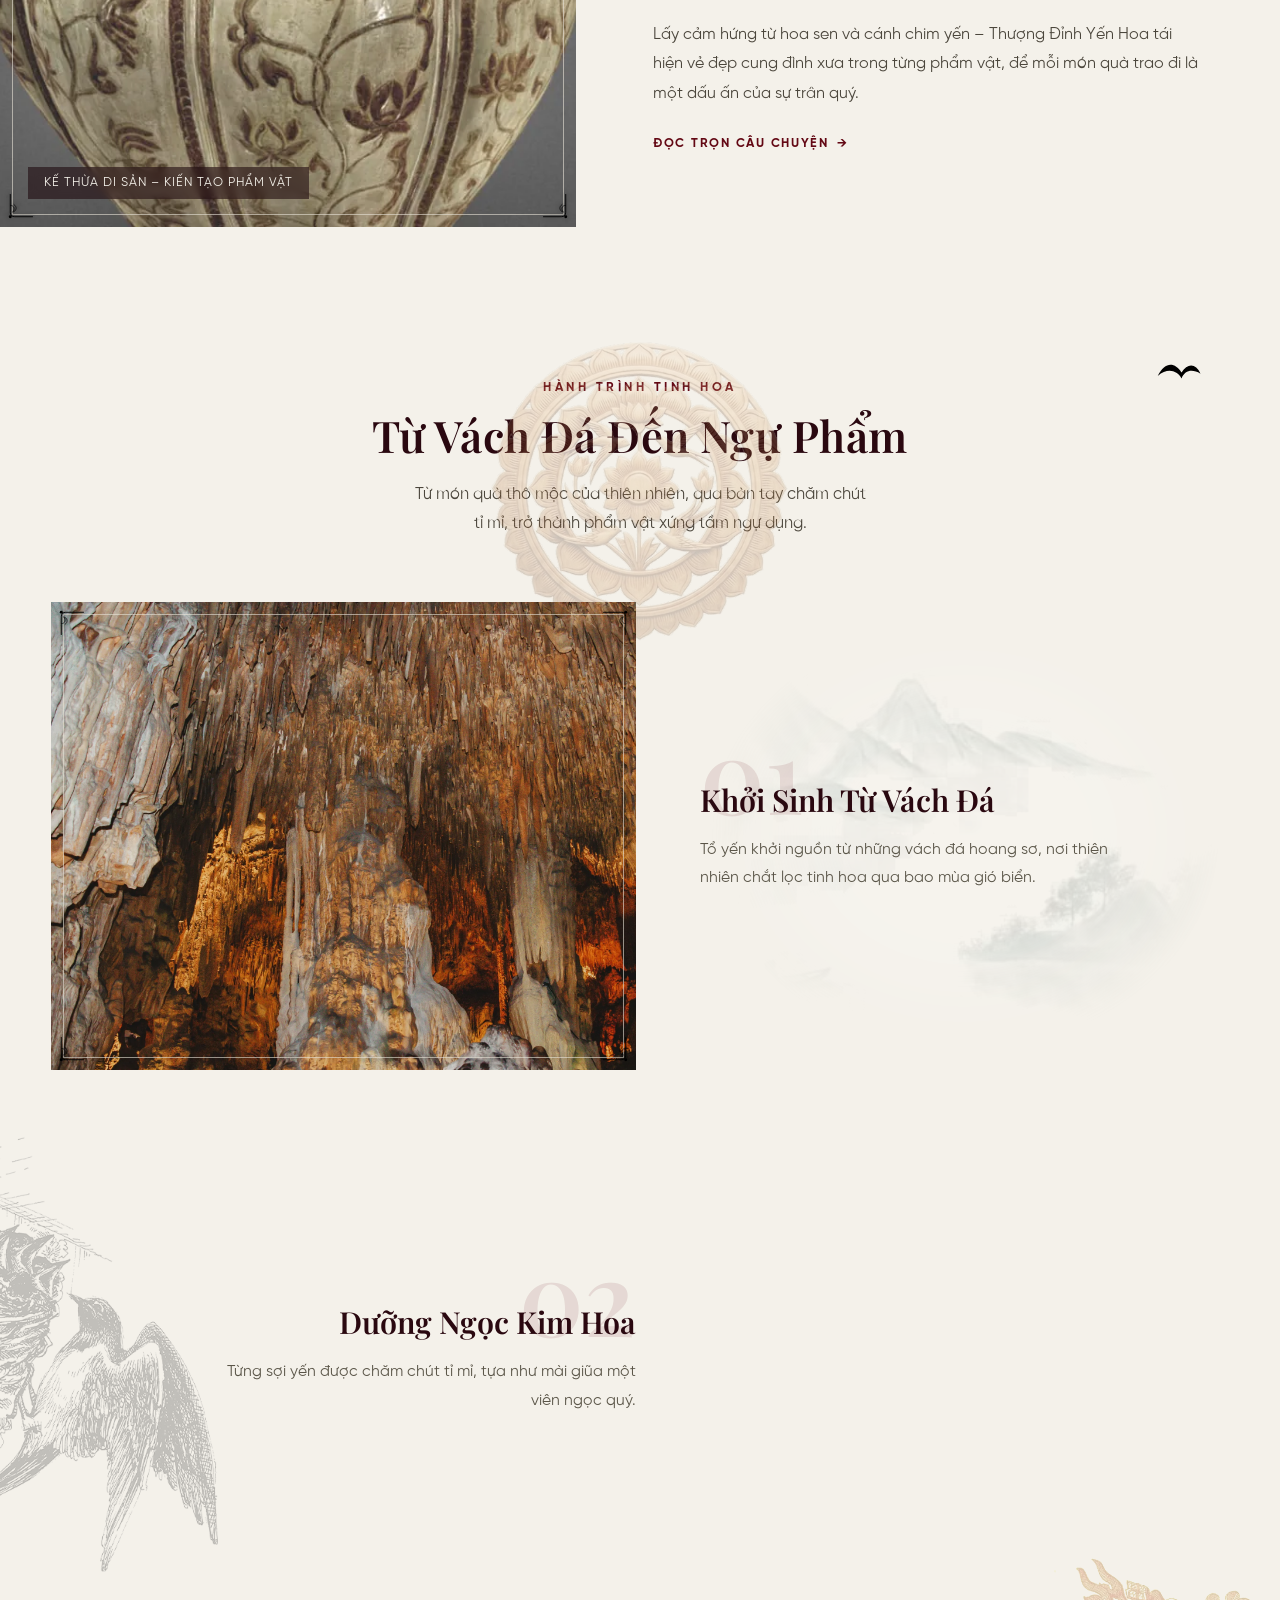
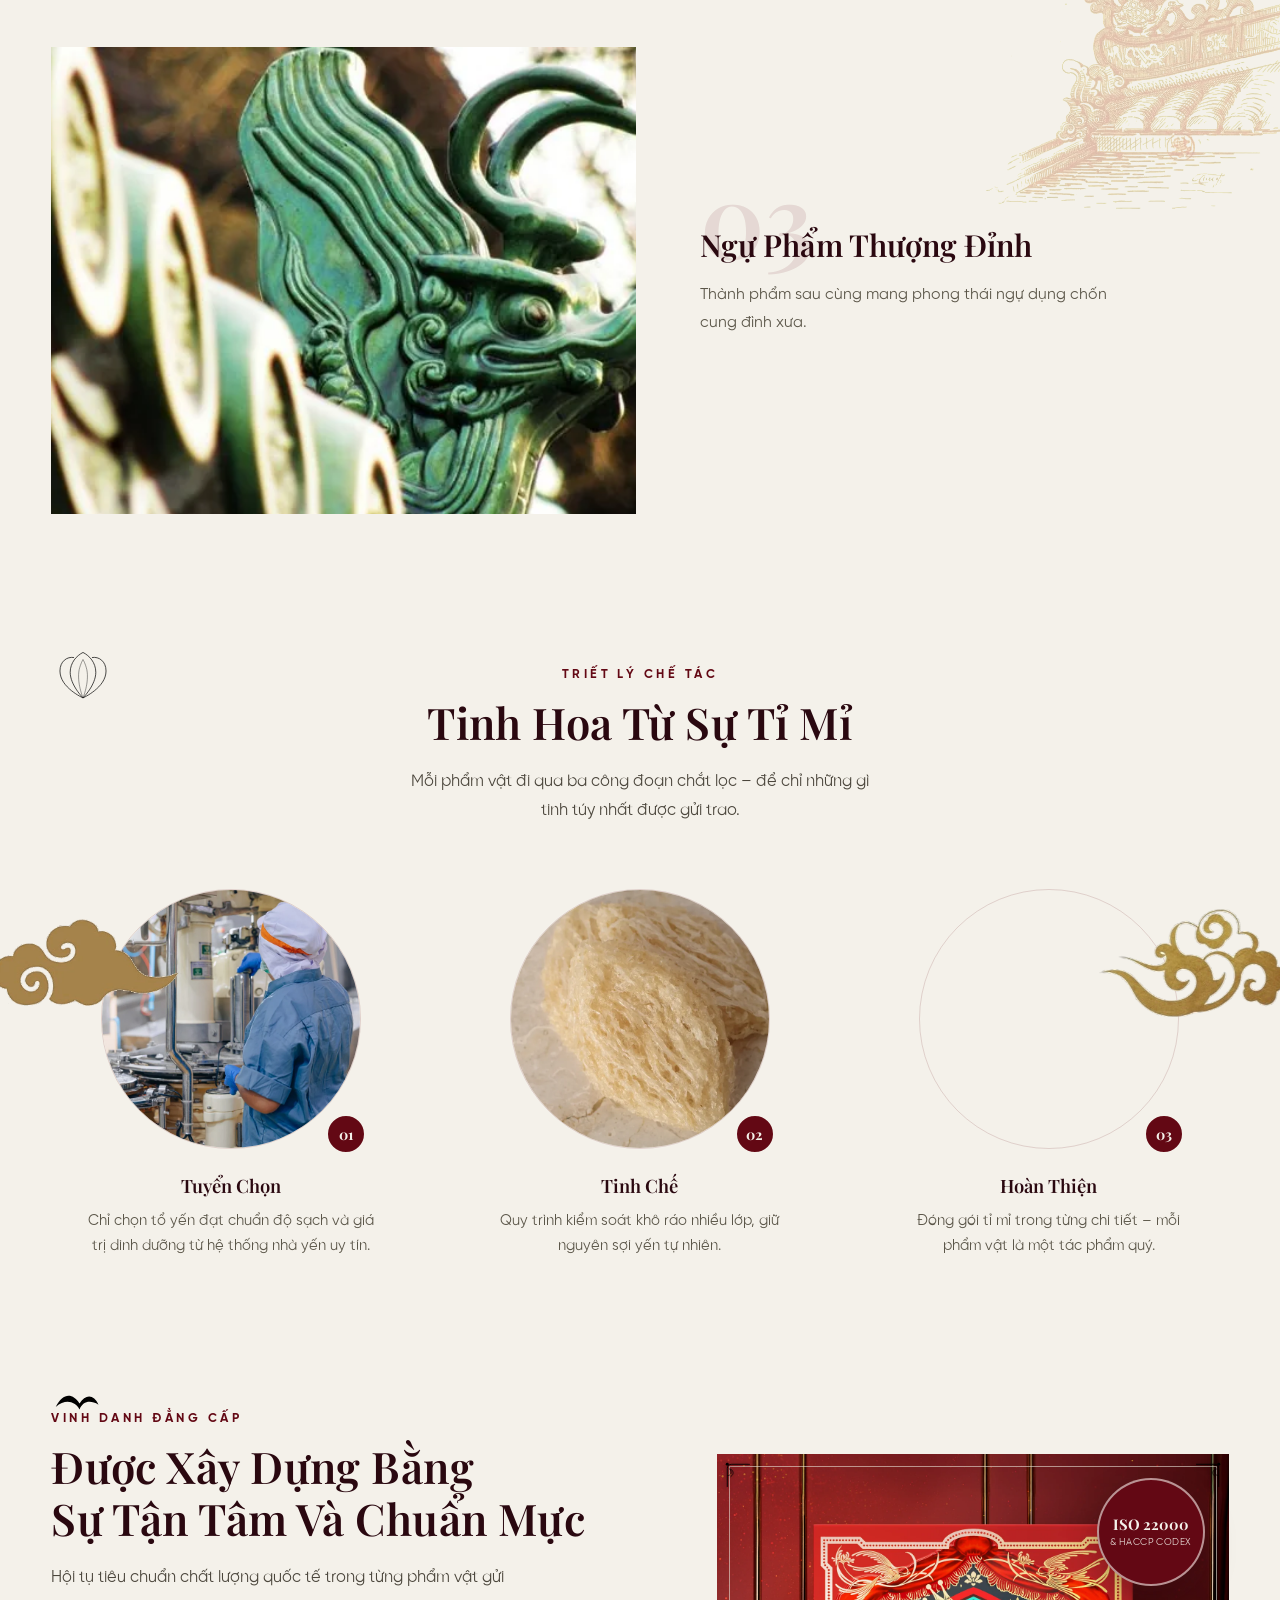
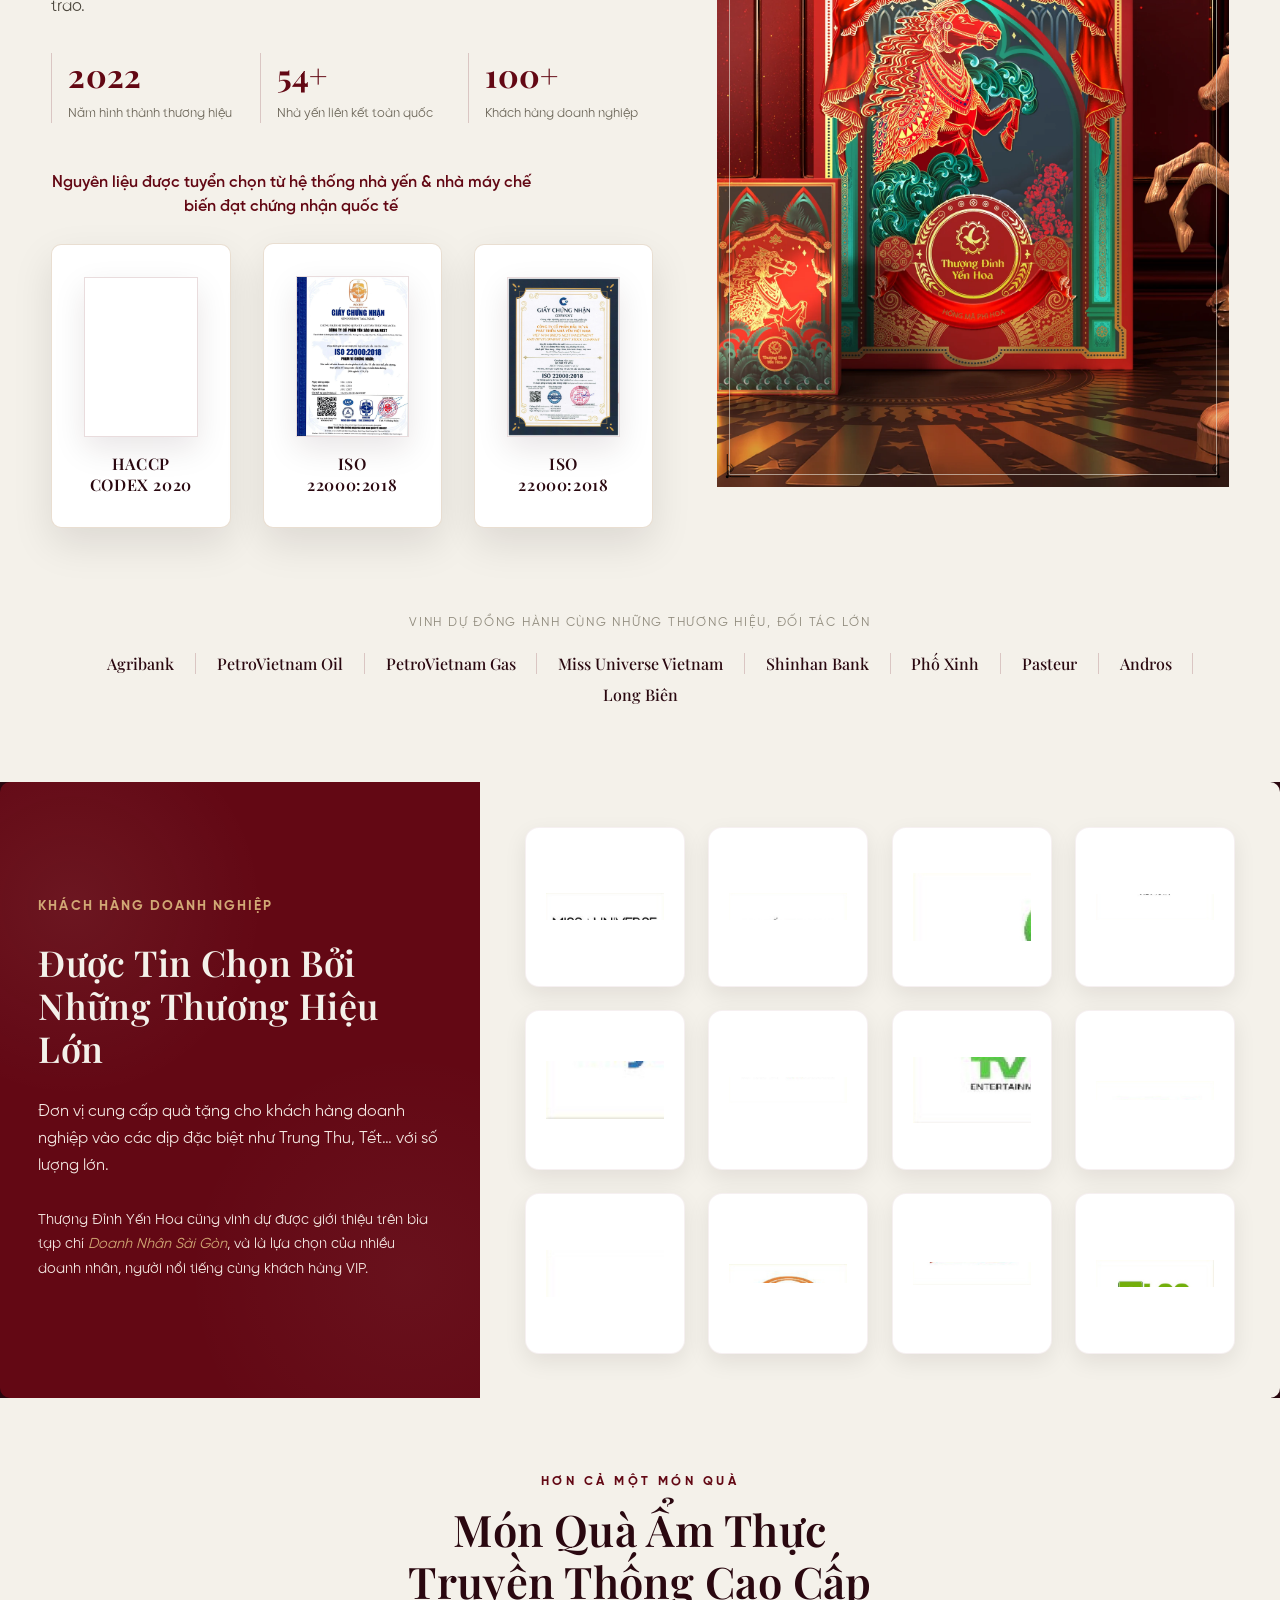
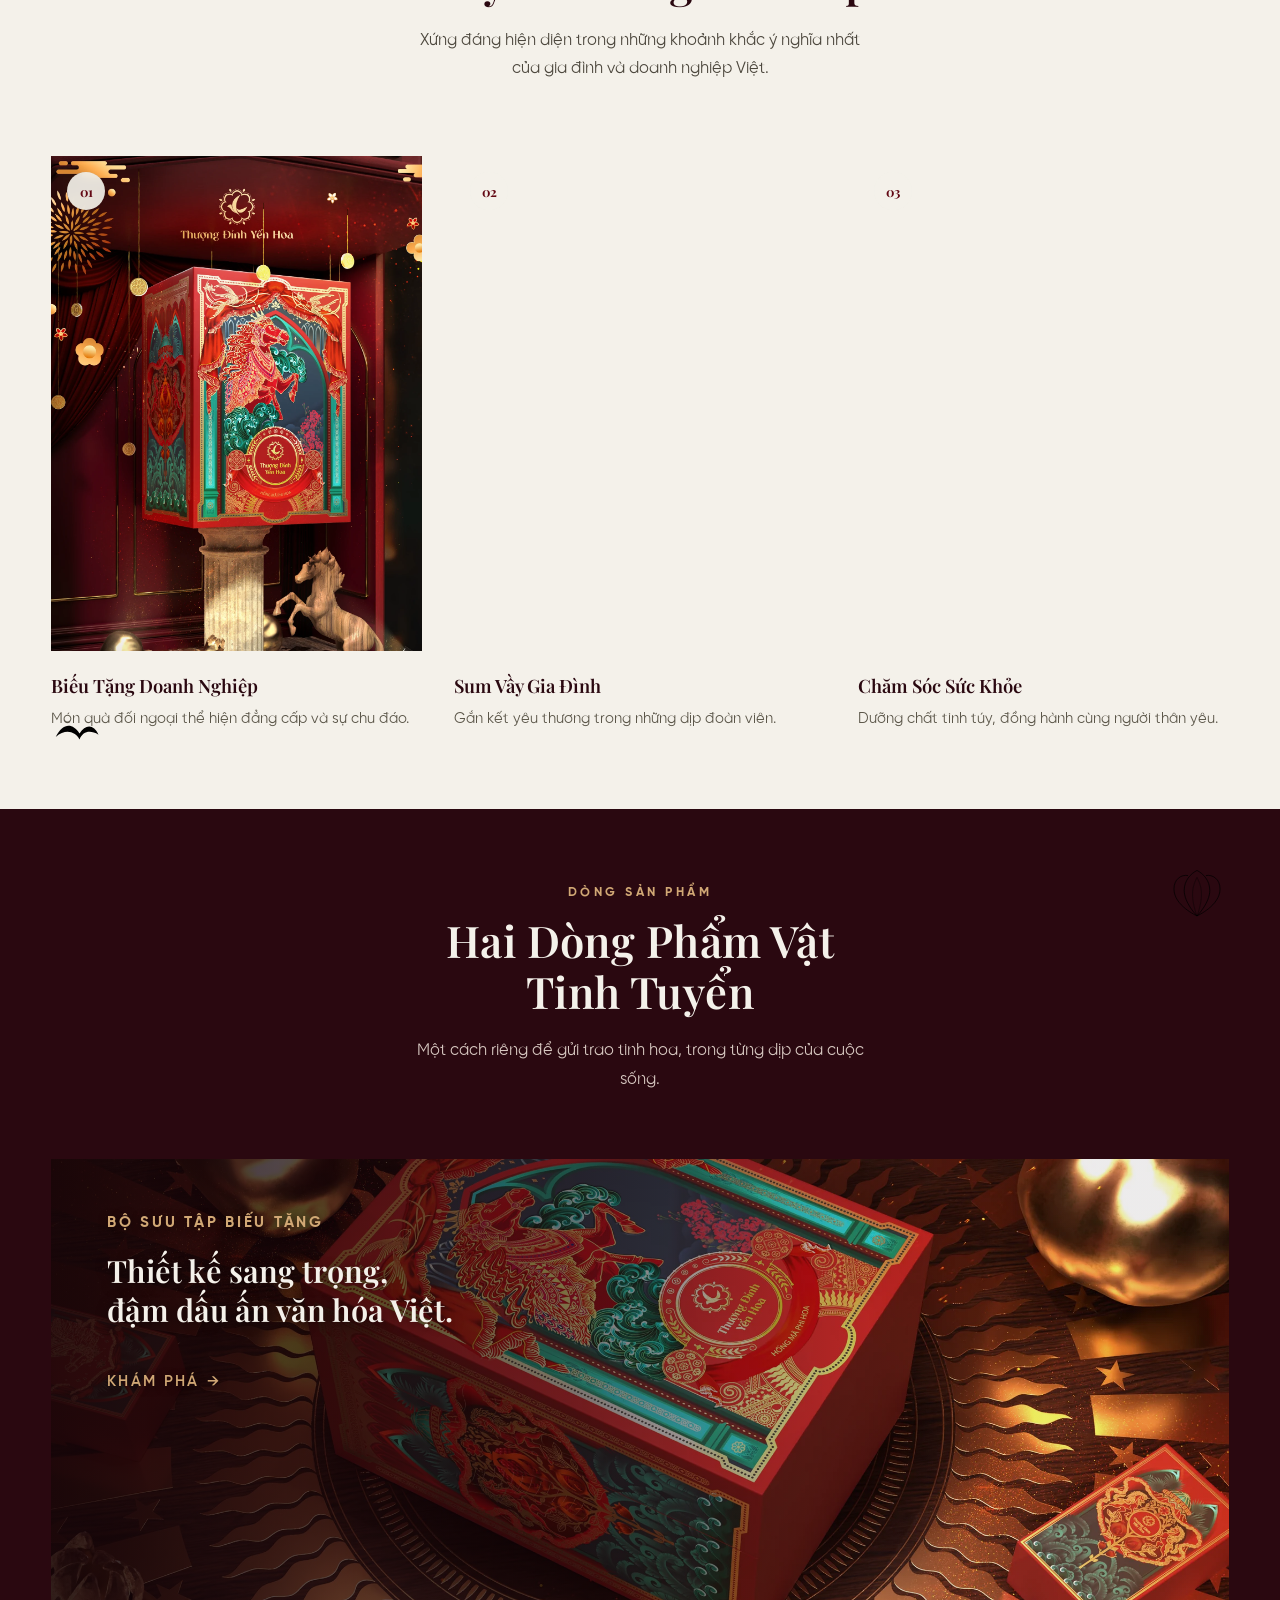
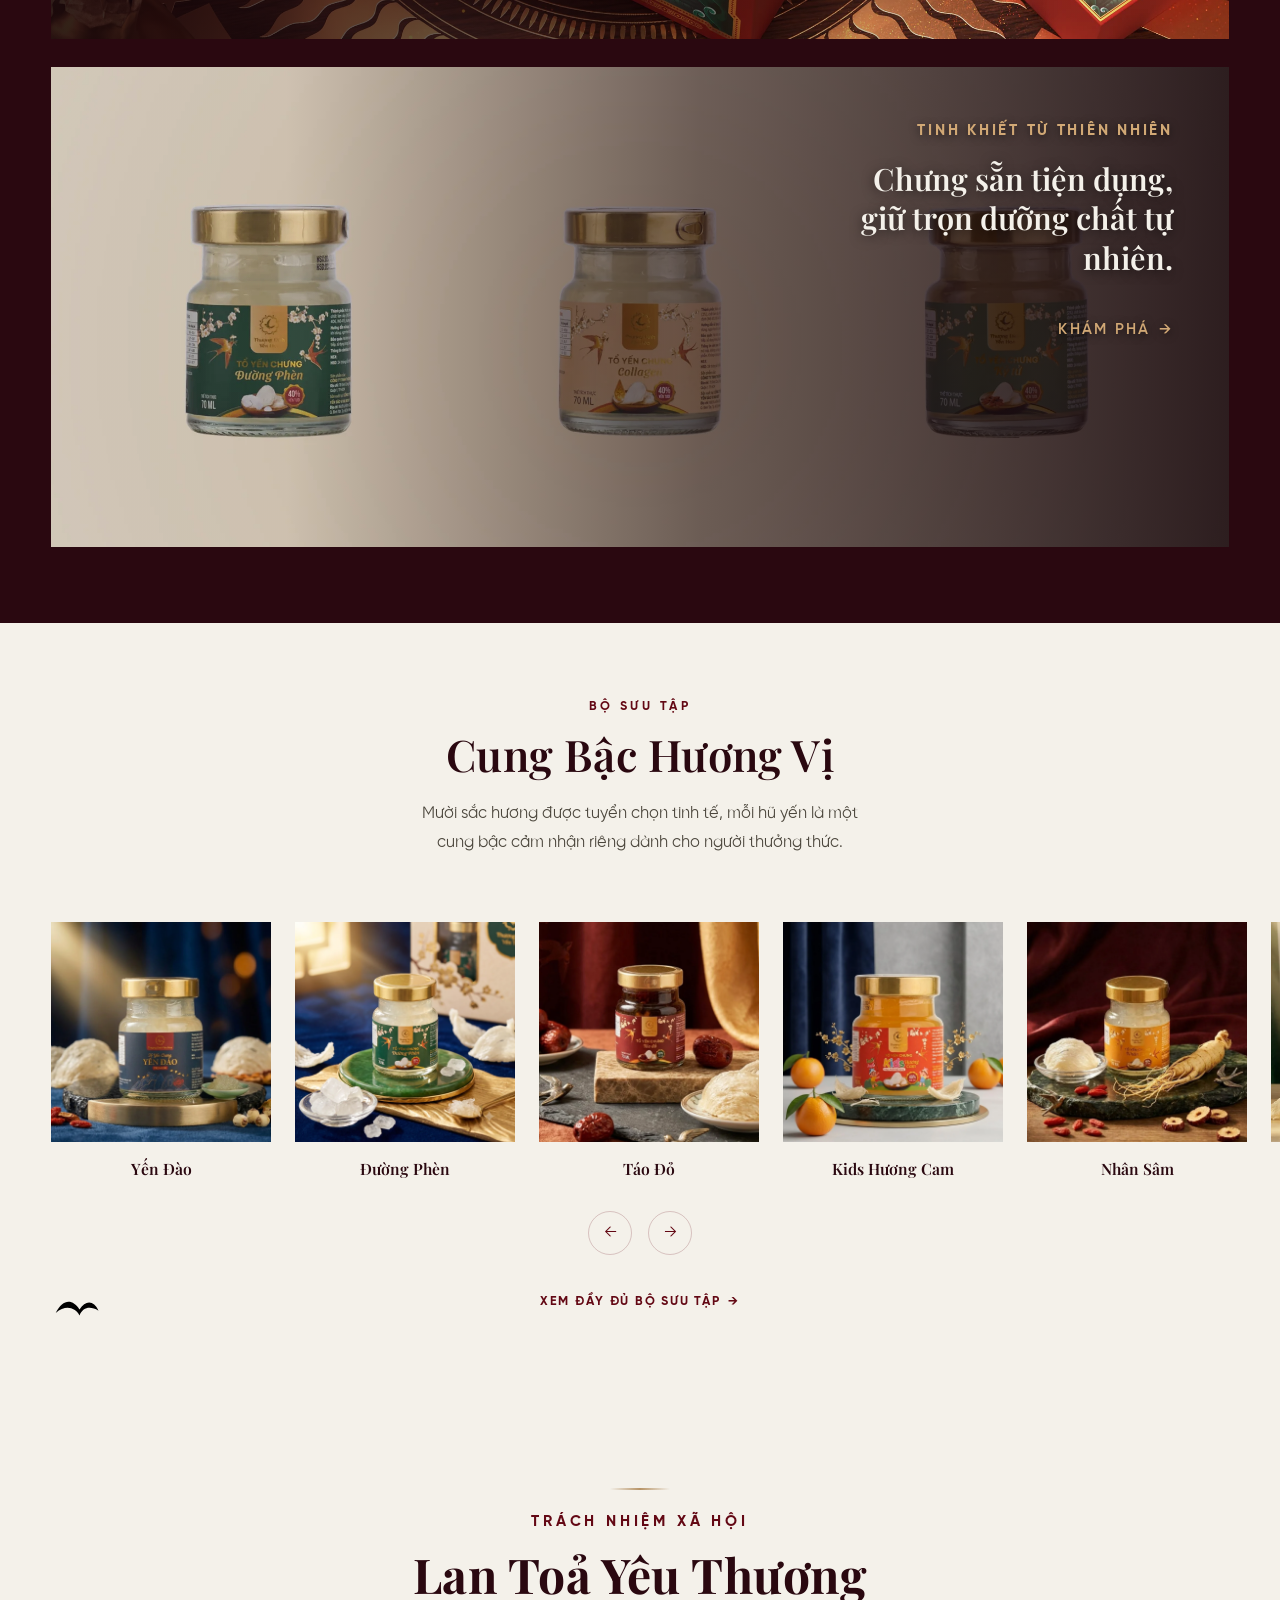
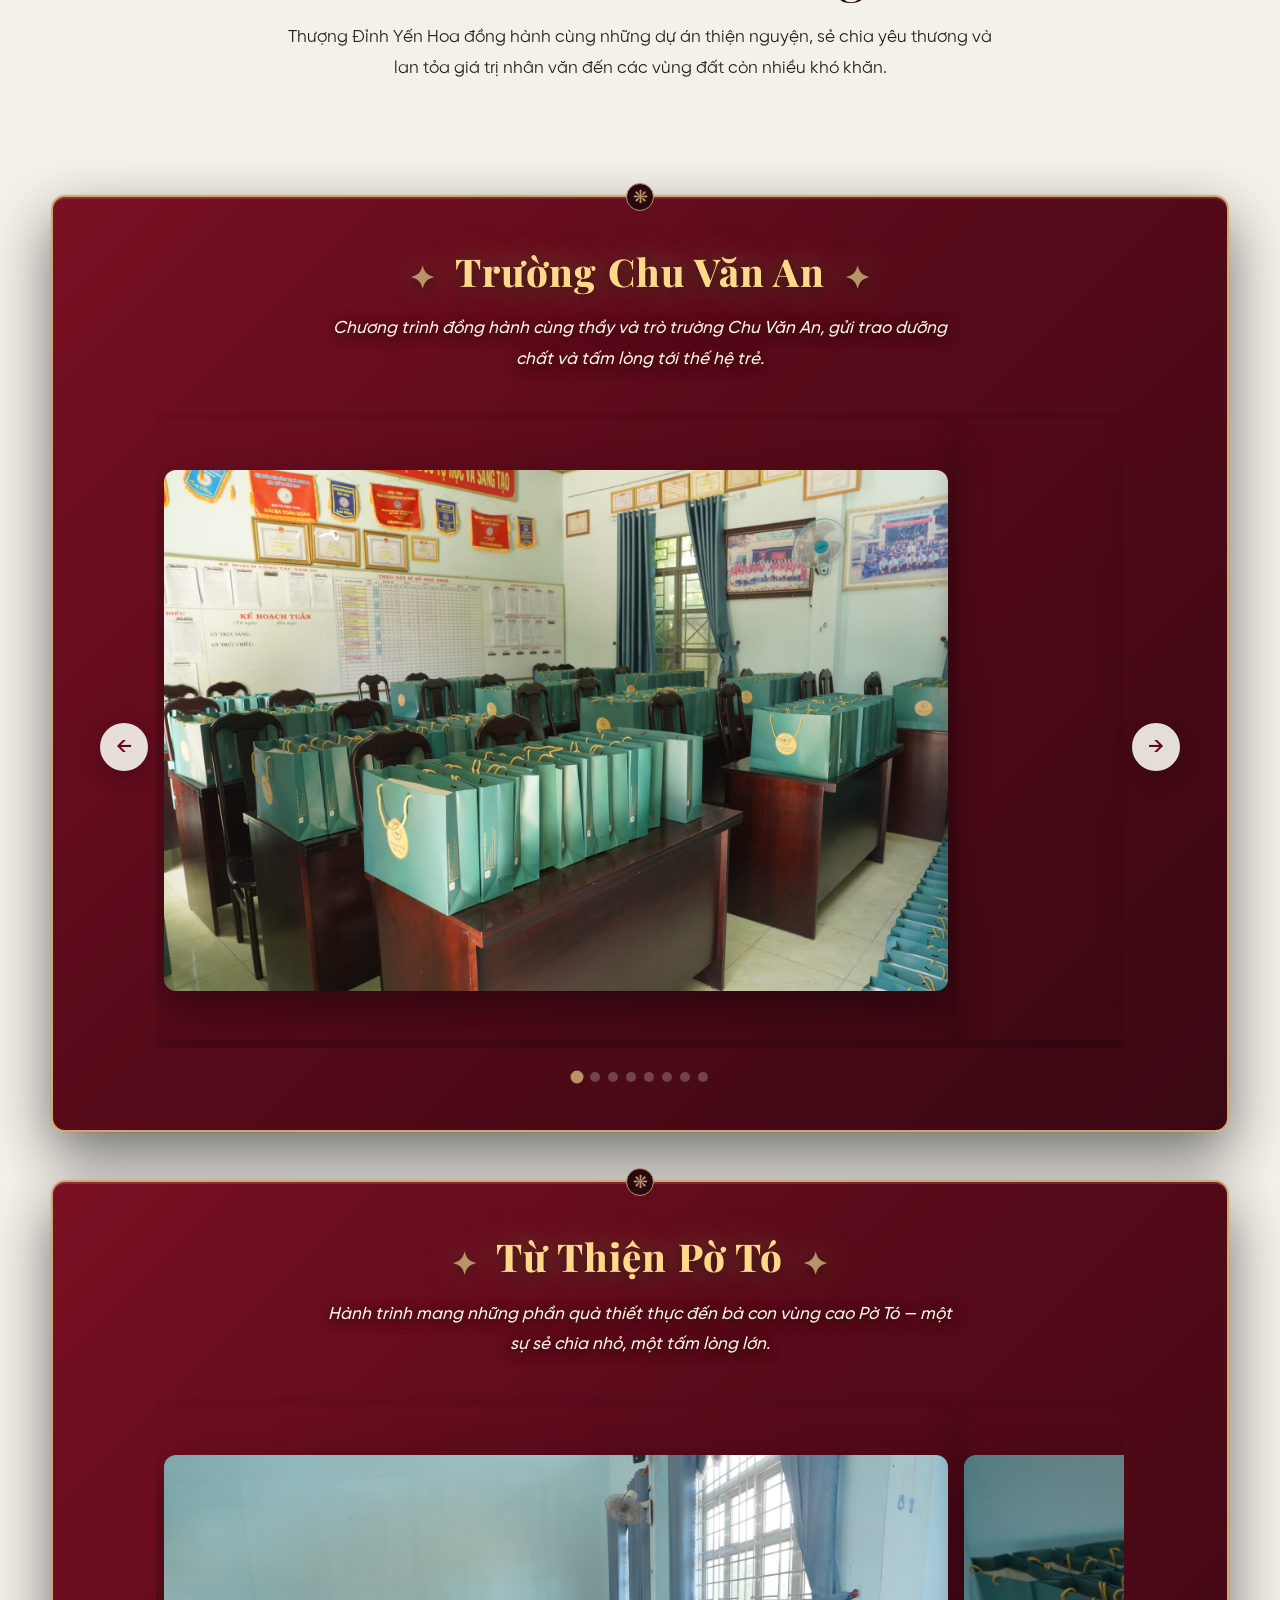
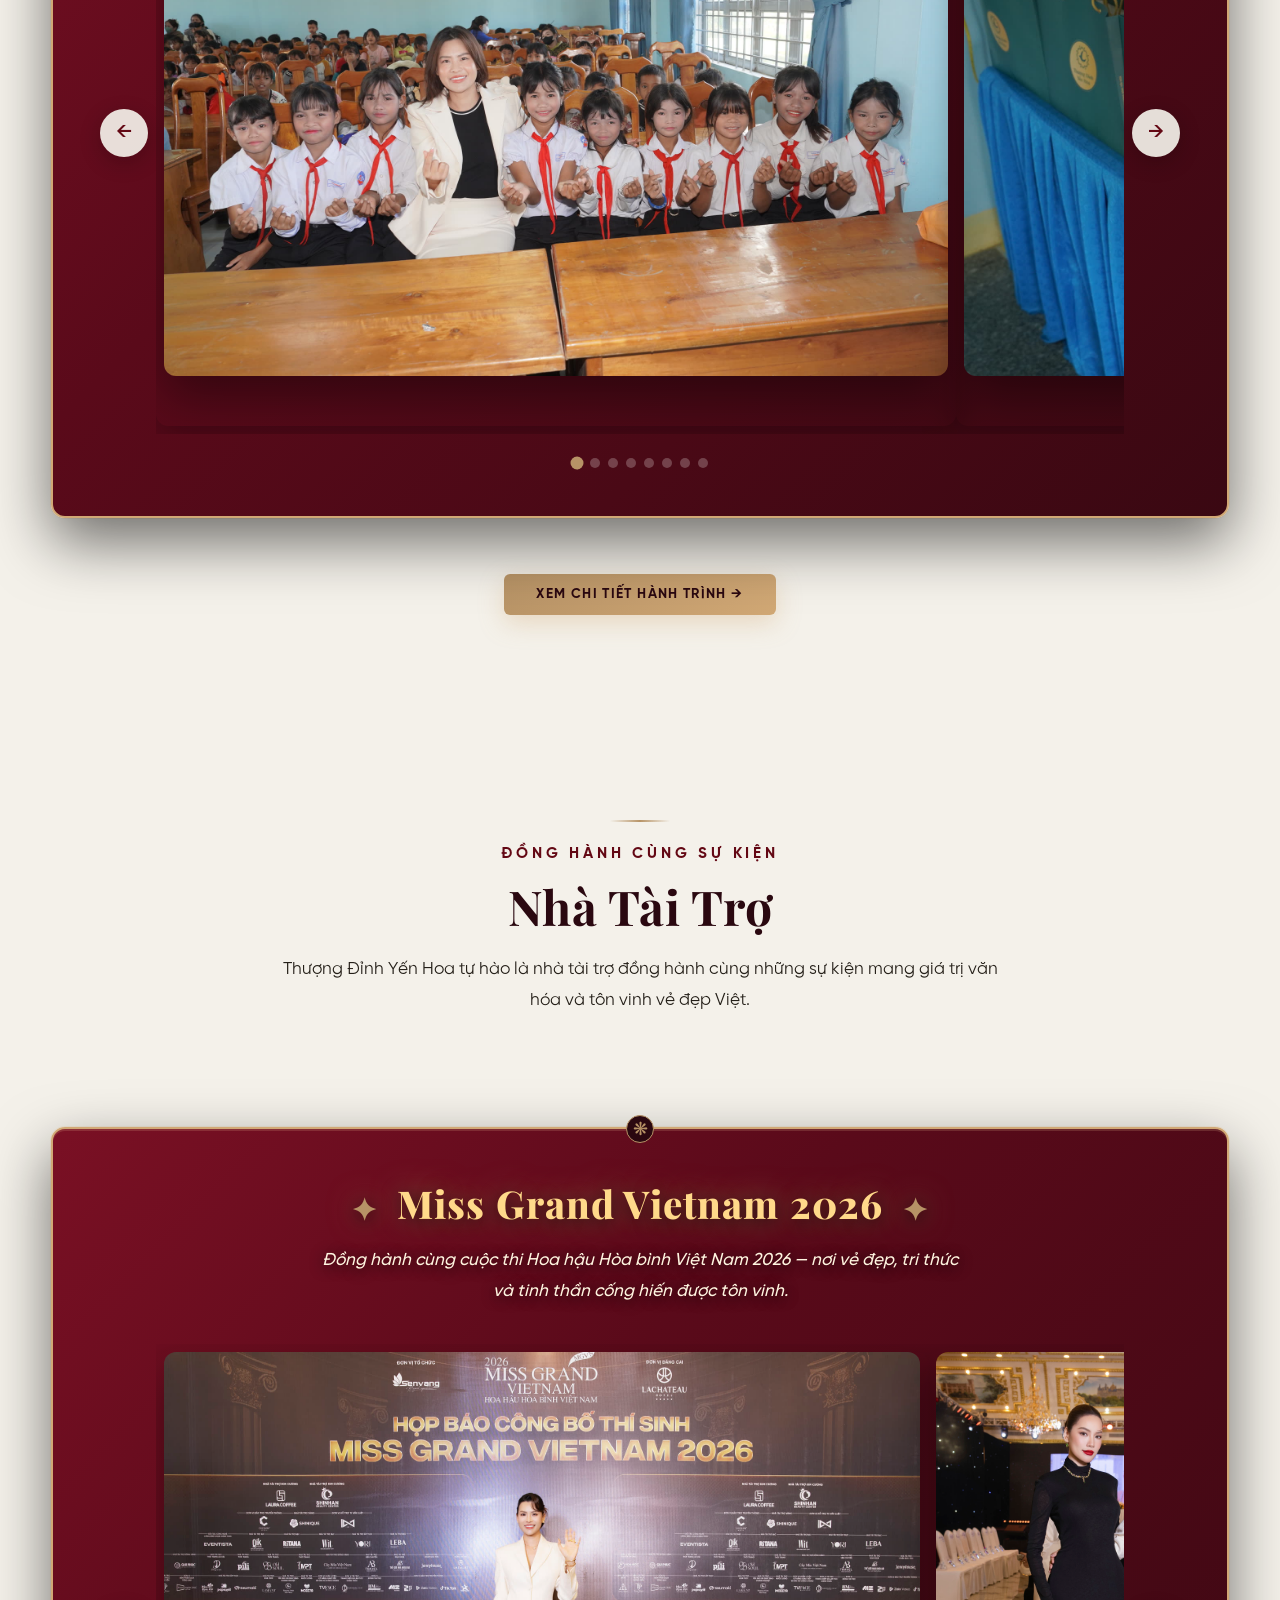
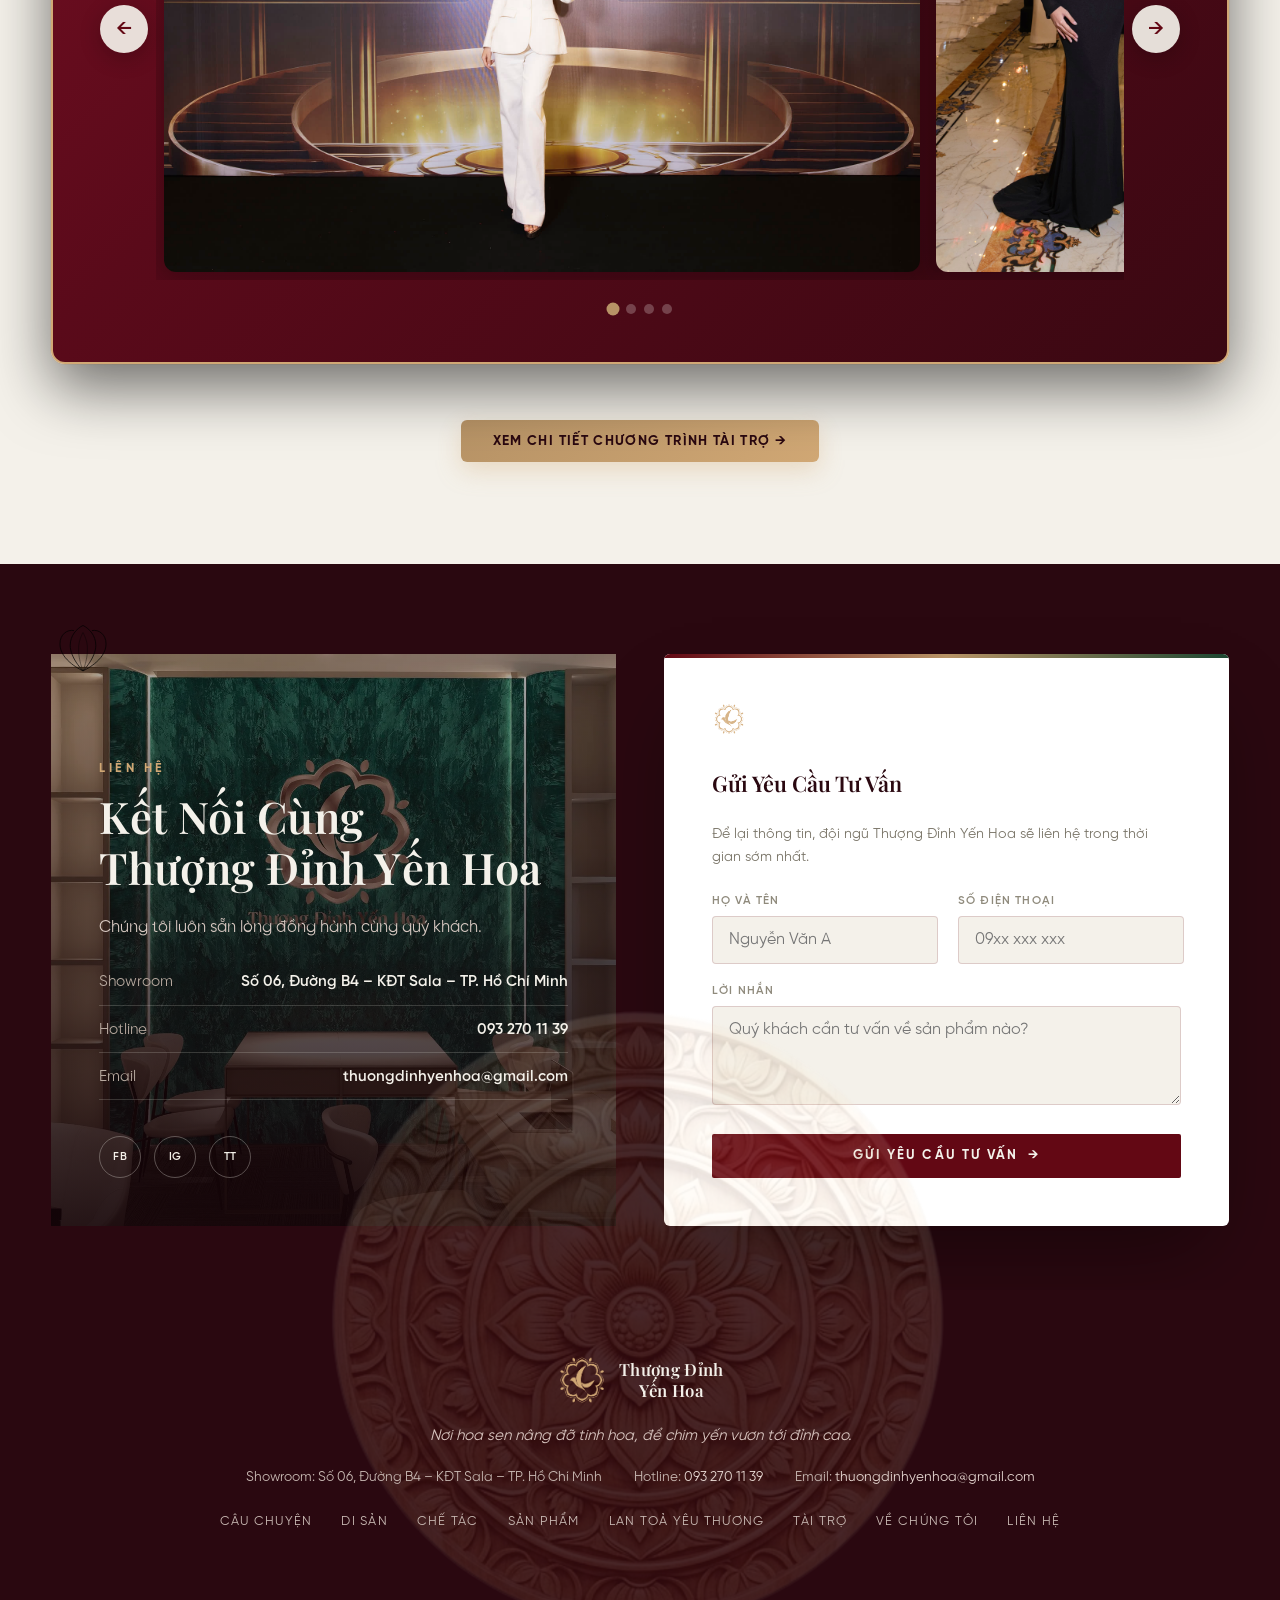
==== commit f53c2b96: "Ve-chung-toi: unify about-cta + footer both dark" ====
--- a/index.html
+++ b/index.html
@@ -19,7 +19,7 @@
 <link rel="preconnect" href="https://fonts.gstatic.com" crossorigin>
 <link href="https://fonts.googleapis.com/css2?family=Playfair+Display:ital,wght@0,400;0,500;0,600;0,700;0,800;1,500&display=swap" rel="stylesheet">
 
-<link rel="stylesheet" href="css/style-v8.css?v=1783338733">
+<link rel="stylesheet" href="css/style-v8.css?v=1783338907">
 </head>
 <body>
 
--- a/css/style-v8.css
+++ b/css/style-v8.css
@@ -3783,3 +3783,13 @@
   color:var(--color-primary) !important;
 }
 body.page-cream-footer .site-footer .rotating-trong-dong{ opacity:.10 !important; }
+
+/* v8 — Ve-chung-toi: about-cta liền mạch với footer (cả 2 dark) */
+.about-cta{
+  background:var(--color-dark) !important;
+  padding-bottom:clamp(2rem,4vw,3rem) !important;
+}
+.about-cta + .site-footer,
+main:has(.about-cta) ~ .site-footer{
+  border-top:none !important;
+}
